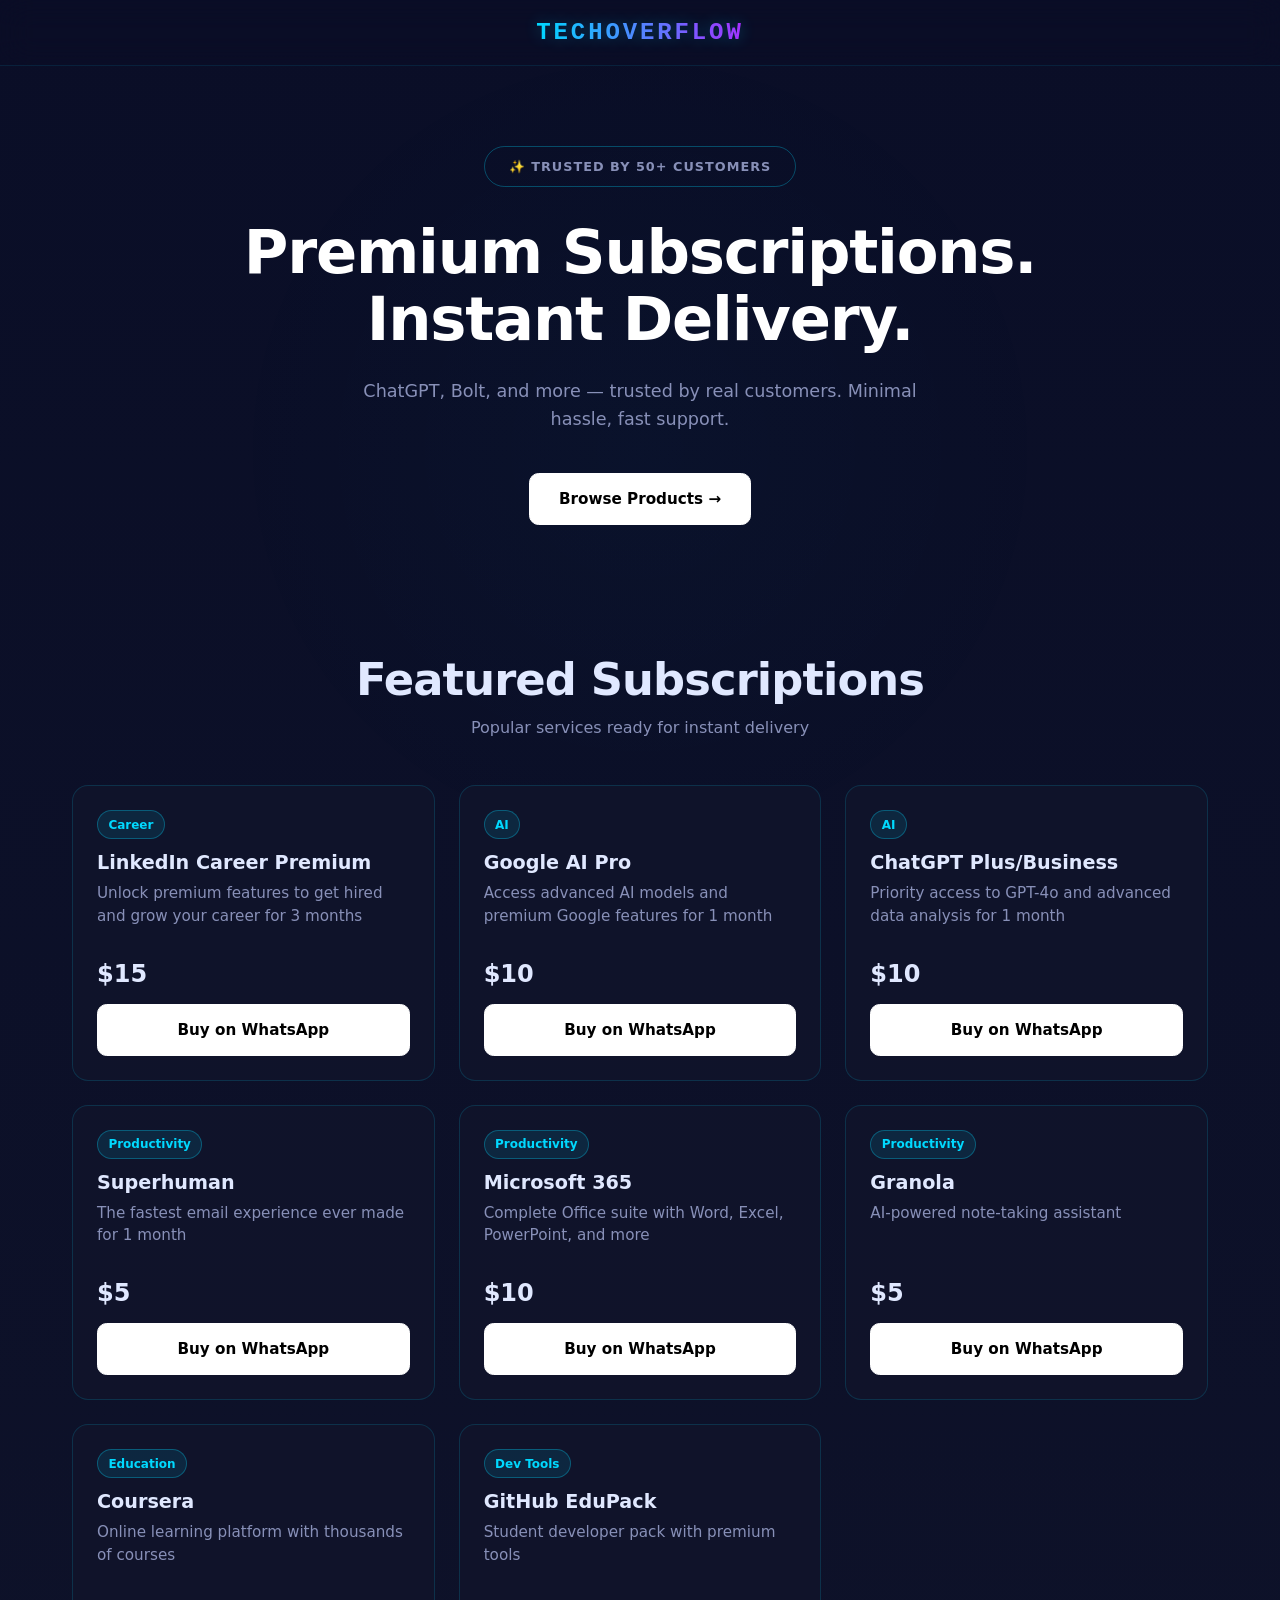
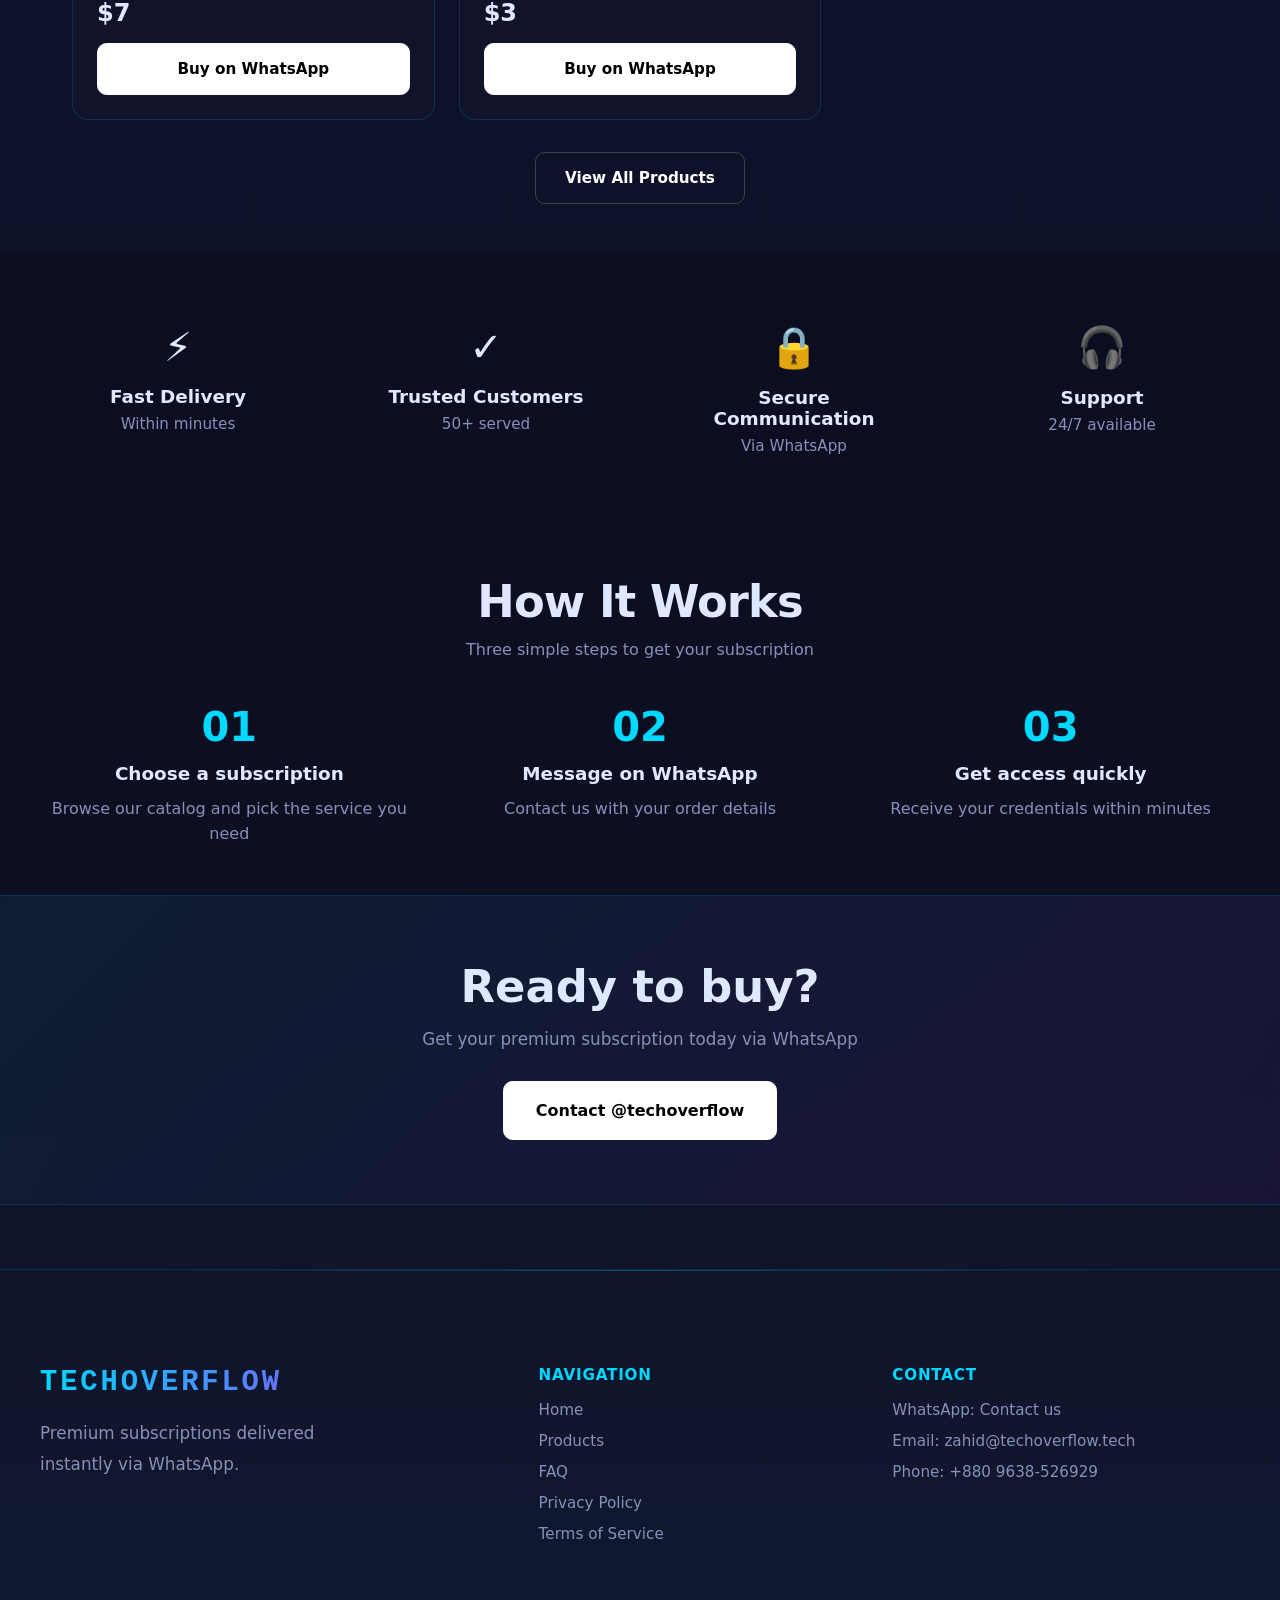
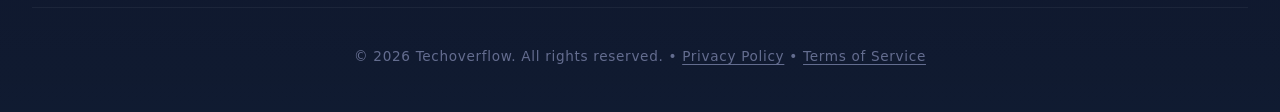
==== index.html @ b169585f "refactor: use clean extensionless routes across site navigation and canonical metadata - Update all " ====
<!DOCTYPE html>
<html lang="en">

<head>
    <meta charset="UTF-8">
    <meta name="viewport" content="width=device-width, initial-scale=1.0">
    <meta name="description" content="Techoverflow - premium subscriptions delivered instantly via WhatsApp.">
    <title>Techoverflow</title>
    <link rel="canonical" href="https://techoverflow.tech/">
    <meta property="og:title" content="Techoverflow">
    <meta property="og:description" content="Premium subscriptions delivered instantly via WhatsApp.">
    <meta property="og:type" content="website">
    <meta property="og:url" content="https://techoverflow.tech/">
    <meta property="og:image" content="https://techoverflow.tech/assets/images/og-cover.svg">
    <meta name="twitter:card" content="summary_large_image">
    <meta name="theme-color" content="#0a0e27">
    <link rel="icon" type="image/svg+xml" href="assets/icons/logo.svg">
    <link rel="icon" type="image/png" sizes="32x32" href="assets/icons/favicon-32x32.png">
    <link rel="icon" type="image/png" sizes="16x16" href="assets/icons/favicon-16x16.png">
    <link rel="apple-touch-icon" href="assets/icons/apple-touch-icon.png">
    <link rel="manifest" href="assets/icons/site.webmanifest">
    <link rel="stylesheet" href="style.css">
</head>

<body>
    <header class="site-header">
        <div class="brand">
            <strong>Techoverflow</strong>
        </div>
        <nav class="site-nav" aria-label="Primary">
            <a href="/">Home</a>
            <a href="/products">Products</a>
            <a href="/contact">FAQ</a>
            <a href="/contact">Contact</a>
        </nav>
        <a href="https://wa.me/8801707370774?text=Hi!%20I%27m%20interested%20in%20Techoverflow%20products"
            target="_blank" rel="noopener noreferrer" class="btn-header">Buy on WhatsApp</a>
    </header>

    <main>
        <!-- Hero Section -->
        <section class="hero-section">
            <div class="hero-content">
                <div class="hero-badge">
                    <span>✨ TRUSTED BY 50+ CUSTOMERS</span>
                </div>
                <h1>Premium Subscriptions.<br>Instant Delivery.</h1>
                <p class="hero-subtitle">ChatGPT, Bolt, and more — trusted by real customers. Minimal hassle, fast
                    support.</p>
                <div class="hero-cta">
                    <a href="/products" class="btn btn-primary">Browse Products →</a>

                </div>
            </div>
        </section>

        <!-- Featured Subscriptions -->
        <section class="featured-section">
            <div class="section-header">
                <h2>Featured Subscriptions</h2>
                <p>Popular services ready for instant delivery</p>
            </div>
            <div class="product-grid featured-grid">
                <article class="product-card">
                    <div class="product-category">Career</div>
                    <h3>LinkedIn Career Premium</h3>
                    <p>Unlock premium features to get hired and grow your career for 3 months</p>
                    <div class="product-price">$15</div>
                    <a href="https://wa.me/8801707370774?text=Hi!%20I%27m%20interested%20in%20LinkedIn%20Career%20Premium"
                        target="_blank" rel="noopener noreferrer" class="btn btn-buy">Buy on WhatsApp</a>
                </article>

                <article class="product-card">
                    <div class="product-category">AI</div>
                    <h3>Google AI Pro</h3>
                    <p>Access advanced AI models and premium Google features for 1 month</p>
                    <div class="product-price">$10</div>
                    <a href="https://wa.me/8801707370774?text=Hi!%20I%27m%20interested%20in%20Google%20AI%20Pro"
                        target="_blank" rel="noopener noreferrer" class="btn btn-buy">Buy on WhatsApp</a>
                </article>

                <article class="product-card">
                    <div class="product-category">AI</div>
                    <h3>ChatGPT Plus/Business</h3>
                    <p>Priority access to GPT-4o and advanced data analysis for 1 month</p>
                    <div class="product-price">$10</div>
                    <a href="https://wa.me/8801707370774?text=Hi!%20I%27m%20interested%20in%20ChatGPT%20Plus/Business"
                        target="_blank" rel="noopener noreferrer" class="btn btn-buy">Buy on WhatsApp</a>
                </article>

                <article class="product-card">
                    <div class="product-category">Productivity</div>
                    <h3>Superhuman</h3>
                    <p>The fastest email experience ever made for 1 month</p>
                    <div class="product-price">$5</div>
                    <a href="https://wa.me/8801707370774?text=Hi!%20I%27m%20interested%20in%20Superhuman"
                        target="_blank" rel="noopener noreferrer" class="btn btn-buy">Buy on WhatsApp</a>
                </article>

                <article class="product-card">
                    <div class="product-category">Productivity</div>
                    <h3>Microsoft 365</h3>
                    <p>Complete Office suite with Word, Excel, PowerPoint, and more</p>
                    <div class="product-price">$10</div>
                    <a href="https://wa.me/8801707370774?text=Hi!%20I%27m%20interested%20in%20Microsoft%20365"
                        target="_blank" rel="noopener noreferrer" class="btn btn-buy">Buy on WhatsApp</a>
                </article>

                <article class="product-card">
                    <div class="product-category">Productivity</div>
                    <h3>Granola</h3>
                    <p>AI-powered note-taking assistant</p>
                    <div class="product-price">$5</div>
                    <a href="https://wa.me/8801707370774?text=Hi!%20I%27m%20interested%20in%20Granola" target="_blank"
                        rel="noopener noreferrer" class="btn btn-buy">Buy on WhatsApp</a>
                </article>

                <article class="product-card">
                    <div class="product-category">Education</div>
                    <h3>Coursera</h3>
                    <p>Online learning platform with thousands of courses</p>
                    <div class="product-price">$7</div>
                    <a href="https://wa.me/8801707370774?text=Hi!%20I%27m%20interested%20in%20Coursera" target="_blank"
                        rel="noopener noreferrer" class="btn btn-buy">Buy on WhatsApp</a>
                </article>

                <article class="product-card">
                    <div class="product-category">Dev Tools</div>
                    <h3>GitHub EduPack</h3>
                    <p>Student developer pack with premium tools</p>
                    <div class="product-price">$3</div>
                    <a href="https://wa.me/8801707370774?text=Hi!%20I%27m%20interested%20in%20GitHub%20EduPack"
                        target="_blank" rel="noopener noreferrer" class="btn btn-buy">Buy on WhatsApp</a>
                </article>
            </div>
            <div class="view-all">
                <a href="/products" class="btn btn-secondary">View All Products</a>
            </div>
        </section>

        <!-- Features Section -->
        <section class="features-section">
            <div class="features-grid">
                <div class="feature-card">
                    <div class="feature-icon">⚡</div>
                    <h3>Fast Delivery</h3>
                    <p>Within minutes</p>
                </div>
                <div class="feature-card">
                    <div class="feature-icon">✓</div>
                    <h3>Trusted Customers</h3>
                    <p>50+ served</p>
                </div>
                <div class="feature-card">
                    <div class="feature-icon">🔒</div>
                    <h3>Secure Communication</h3>
                    <p>Via WhatsApp</p>
                </div>
                <div class="feature-card">
                    <div class="feature-icon">🎧</div>
                    <h3>Support</h3>
                    <p>24/7 available</p>
                </div>
            </div>
        </section>

        <!-- How It Works -->
        <section class="how-it-works">
            <div class="section-header">
                <h2>How It Works</h2>
                <p>Three simple steps to get your subscription</p>
            </div>
            <div class="steps-grid">
                <div class="step">
                    <div class="step-number">01</div>
                    <h3>Choose a subscription</h3>
                    <p>Browse our catalog and pick the service you need</p>
                </div>
                <div class="step">
                    <div class="step-number">02</div>
                    <h3>Message on WhatsApp</h3>
                    <p>Contact us with your order details</p>
                </div>
                <div class="step">
                    <div class="step-number">03</div>
                    <h3>Get access quickly</h3>
                    <p>Receive your credentials within minutes</p>
                </div>
            </div>
        </section>

        <!-- CTA Section -->
        <section class="cta-section">
            <div class="cta-content">
                <h2>Ready to buy?</h2>
                <p>Get your premium subscription today via WhatsApp</p>
                <a href="https://wa.me/8801707370774?text=Hi!%20I%27m%20interested%20in%20Techoverflow%20products"
                    target="_blank" rel="noopener noreferrer" class="btn btn-primary btn-large">Contact
                    @techoverflow</a>
            </div>
        </section>
    </main>

    <footer class="site-footer">
        <div class="footer-content">
            <div class="footer-section">
                <div class="footer-brand">
                    <strong>Techoverflow</strong>
                    <p>Premium subscriptions delivered instantly via WhatsApp.</p>
                </div>
            </div>

            <div class="footer-section">
                <h4>Navigation</h4>
                <ul>
                    <li><a href="/">Home</a></li>
                    <li><a href="/products">Products</a></li>
                    <li><a href="/contact">FAQ</a></li>
                    <li><a href="/privacy">Privacy Policy</a></li>
                    <li><a href="/terms">Terms of Service</a></li>
                </ul>
            </div>

            <div class="footer-section">
                <h4>Contact</h4>
                <ul>
                    <li><a href="https://wa.me/8801707370774" target="_blank" rel="noopener noreferrer">WhatsApp:
                            Contact us</a></li>
                    <li><a href="mailto:zahid@techoverflow.tech">Email: zahid@techoverflow.tech</a></li>
                    <li><a href="tel:+8809638526929">Phone: +880 9638-526929</a></li>
                </ul>
            </div>
        </div>

        <div class="footer-bottom">
            <p>&copy; 2026 Techoverflow. All rights reserved. &bull; <a href="/privacy">Privacy Policy</a> &bull; <a href="/terms">Terms of Service</a></p>
        </div>
    </footer>

    <nav class="mobile-nav" aria-label="Mobile quick actions">
        <a class="mobile-nav__item" href="/">Home</a>
        <a class="mobile-nav__item" href="/products">Products</a>
        <a class="mobile-nav__item mobile-nav__item--accent" href="https://wa.me/8801707370774" target="_blank"
            rel="noopener noreferrer">WhatsApp</a>
    </nav>

    <script src="script.js" defer></script>
</body>

</html>
---- style.css ----
:root {
    color-scheme: dark;
    --bg: #0a0e27;
    --surface: #11152b;
    --surface-soft: #0f1426;
    --text: #e0e8ff;
    --muted: #8890b8;
    --border: #1e2749;
    --accent: #00d9ff;
    --accent-alt: #b324ff;
    --accent-soft: #1a3a4a;
    --glow: 0 0 20px rgba(0, 217, 255, 0.3);
    --glow-alt: 0 0 20px rgba(179, 36, 255, 0.2);
    --shadow: 0 20px 60px rgba(0, 0, 0, 0.4);
}

/* Reset and Base */
* {
    box-sizing: border-box;
}

html {
    scroll-behavior: smooth;
    scroll-padding-bottom: 5.5rem;
}

body {
    margin: 0;
    font-family: system-ui, -apple-system, BlinkMacSystemFont, 'Segoe UI', sans-serif;
    background: linear-gradient(180deg, #0a0e27 0%, #11152b 100%);
    color: var(--text);
    position: relative;
}

body::before {
    content: '';
    position: fixed;
    top: 0;
    left: 0;
    width: 100%;
    height: 100%;
    background: radial-gradient(circle at 50% 50%, rgba(0, 217, 255, 0.02) 0%, transparent 55%);
    pointer-events: none;
    z-index: -1;
}

a {
    color: inherit;
    text-decoration: none;
}

/* Header */

.site-header {
    display: flex;
    align-items: center;
    justify-content: center;
    gap: 4rem;
    padding: 1.2rem 2rem;
    position: sticky;
    top: 0;
    z-index: 100;
    background: rgba(10, 14, 39, 0.4);
    backdrop-filter: blur(16px);
    -webkit-backdrop-filter: blur(16px);
    border-bottom: 1px solid rgba(0, 217, 255, 0.1);
}

.brand {
    display: flex;
    align-items: center;
    gap: 0.9rem;
}

.brand strong {
    display: block;
    font-size: 1.5rem;
    letter-spacing: 0.12em;
    font-weight: 800;
    text-transform: uppercase;
    background: linear-gradient(to right, var(--accent), var(--accent-alt));
    -webkit-background-clip: text;
    -webkit-text-fill-color: transparent;
    font-family: 'Courier New', Courier, monospace;
    text-shadow: 0 0 15px rgba(0, 217, 255, 0.3);
}

.site-nav {
    display: none;
}

.site-nav a:hover {
    color: var(--accent);
    transition: color 0.2s ease;
}

.btn-header {
    display: none;
}

.btn-header:hover {
    background: var(--accent);
    color: #000;
    box-shadow: 0 0 20px rgba(0, 217, 255, 0.4);
    transform: translateY(-1px);
}

/* Buttons */
.btn {
    display: inline-flex;
    align-items: center;
    justify-content: center;
    border-radius: 0.6rem;
    padding: 1rem 1.8rem;
    font-weight: 700;
    border: 1px solid transparent;
    cursor: pointer;
    text-align: center;
    transition: all 0.3s ease;
    font-size: 0.95rem;
}

.btn-primary {
    background: #fff;
    color: #000;
    border-color: #fff;
}

.btn-primary:hover {
    transform: translateY(-2px);
    opacity: 0.95;
}

.btn-secondary {
    background: transparent;
    color: #fff;
    border: 1px solid rgba(255, 255, 255, 0.2);
}

.btn-secondary:hover {
    background: rgba(255, 255, 255, 0.08);
    border-color: rgba(255, 255, 255, 0.4);
    transform: translateY(-2px);
}

.btn-buy {
    background: #fff;
    color: #000;
    border-color: #fff;
    width: 100%;
}

.btn-buy:hover {
    transform: translateY(-2px);
}

.btn-large {
    padding: 1.2rem 2rem;
    font-size: 1rem;
}

/* Hero Section */
.hero-section {
    padding: 5rem 2rem;
    max-width: 1200px;
    margin: 0 auto;
    text-align: center;
}

.hero-badge {
    display: inline-flex;
    align-items: center;
    gap: 0.5rem;
    margin-bottom: 2rem;
    padding: 0.75rem 1.5rem;
    background: transparent;
    border: 1px solid rgba(0, 217, 255, 0.3);
    border-radius: 999px;
    font-size: 0.8rem;
    font-weight: 700;
    letter-spacing: 0.08em;
    color: var(--muted);
}

.hero-badge span {
    display: block;
}

.hero-content h1 {
    margin: 0 0 1.5rem;
    font-size: clamp(2.5rem, 6vw, 3.8rem);
    line-height: 1.1;
    letter-spacing: -0.02em;
    font-weight: 900;
    color: #fff;
}

.hero-subtitle {
    margin: 0 0 2.5rem;
    font-size: 1.1rem;
    color: var(--muted);
    max-width: 600px;
    margin-left: auto;
    margin-right: auto;
    line-height: 1.6;
}

.hero-cta {
    display: flex;
    gap: 1.2rem;
    justify-content: center;
    flex-wrap: wrap;
    margin: 0;
}

/* Features Section */
.features-section {
    padding: 3rem 2rem;
    background: rgba(0, 0, 0, 0.2);
}

.features-grid {
    display: grid;
    grid-template-columns: repeat(auto-fit, minmax(200px, 1fr));
    gap: 2rem;
    max-width: 1200px;
    margin: 0 auto;
}

.feature-card {
    text-align: center;
    padding: 1.5rem;
}

.feature-icon {
    font-size: 2.5rem;
    margin-bottom: 1rem;
}

.feature-card h3 {
    margin: 0 0 0.5rem;
    font-size: 1.15rem;
}

.feature-card p {
    margin: 0;
    color: var(--muted);
    font-size: 0.95rem;
}

/* Section Header */
.section-header {
    text-align: center;
    margin-bottom: 3rem;
}

.section-header h2 {
    margin: 0 0 0.75rem;
    font-size: clamp(2rem, 5vw, 2.8rem);
    letter-spacing: -0.02em;
}

.section-header p {
    margin: 0;
    color: var(--muted);
    font-size: 1rem;
    max-width: 500px;
    margin-left: auto;
    margin-right: auto;
}

/* Featured Section */
.featured-section {
    padding: 3rem 2rem;
    max-width: 1200px;
    margin: 0 auto;
}

.featured-grid {
    display: grid;
    grid-template-columns: repeat(auto-fill, minmax(280px, 1fr));
    gap: 1.5rem;
    margin-bottom: 2rem;
}

.product-grid {
    display: grid;
    grid-template-columns: repeat(auto-fill, minmax(280px, 1fr));
    gap: 1.5rem;
}

.product-card {
    background: rgba(17, 21, 43, 0.84);
    border: 1px solid rgba(0, 217, 255, 0.15);
    border-radius: 1rem;
    padding: 1.5rem;
    display: flex;
    flex-direction: column;
    transition: all 0.3s ease;
}

.product-card:hover {
    border-color: rgba(0, 217, 255, 0.4);
    box-shadow: 0 12px 28px rgba(0, 0, 0, 0.2);
    transform: translateY(-4px);
}

.product-category {
    display: inline-block;
    font-size: 0.75rem;
    font-weight: 700;
    color: var(--accent);
    margin-bottom: 0.75rem;
    padding: 0.4rem 0.65rem;
    background: rgba(0, 217, 255, 0.1);
    border: 1px solid rgba(0, 217, 255, 0.3);
    border-radius: 999px;
    width: fit-content;
}

.product-card h3 {
    margin: 0 0 0.5rem;
    font-size: 1.2rem;
    line-height: 1.2;
}

.product-card p {
    margin: 0 0 1rem;
    color: var(--muted);
    font-size: 0.95rem;
    line-height: 1.5;
    flex: 1;
}

.product-price {
    font-size: 1.5rem;
    font-weight: 700;
    margin: 1rem 0;
}

.view-all {
    text-align: center;
}

/* How It Works */
.how-it-works {
    padding: 3rem 2rem;
    background: rgba(0, 0, 0, 0.2);
}

.how-it-works .section-header {
    max-width: 1200px;
    margin: 0 auto 3rem;
}

.steps-grid {
    display: grid;
    grid-template-columns: repeat(auto-fit, minmax(250px, 1fr));
    gap: 2rem;
    max-width: 1200px;
    margin: 0 auto;
}

.step {
    text-align: center;
}

.step-number {
    display: block;
    font-size: 2.5rem;
    font-weight: 700;
    color: var(--accent);
    margin-bottom: 1rem;
    line-height: 1;
}

.step h3 {
    margin: 0 0 0.75rem;
    font-size: 1.15rem;
}

.step p {
    margin: 0;
    color: var(--muted);
    line-height: 1.6;
}

/* Testimonials */
.testimonials-section {
    padding: 3rem 2rem;
    max-width: 1200px;
    margin: 0 auto;
}

.testimonials-section .section-header {
    margin-bottom: 3rem;
}

.testimonials-grid {
    display: grid;
    grid-template-columns: repeat(auto-fit, minmax(280px, 1fr));
    gap: 2rem;
}

.testimonial-card {
    background: rgba(17, 21, 43, 0.84);
    border: 1px solid rgba(0, 217, 255, 0.15);
    border-radius: 1rem;
    padding: 1.5rem;
    display: flex;
    flex-direction: column;
}

.testimonial-text {
    margin: 0 0 1.5rem;
    color: var(--text);
    line-height: 1.6;
    flex: 1;
    font-style: italic;
}

.testimonial-author {
    display: flex;
    flex-direction: column;
    gap: 0.25rem;
}

.testimonial-author strong {
    font-size: 0.95rem;
    color: var(--accent);
}

.testimonial-author span {
    font-size: 0.85rem;
    color: var(--muted);
}

/* CTA Section */
.cta-section {
    padding: 4rem 2rem;
    background: linear-gradient(135deg, rgba(0, 217, 255, 0.05), rgba(179, 36, 255, 0.05));
    border-top: 1px solid rgba(0, 217, 255, 0.1);
    border-bottom: 1px solid rgba(0, 217, 255, 0.1);
}

.cta-content {
    text-align: center;
    max-width: 600px;
    margin: 0 auto;
}

.cta-content h2 {
    margin: 0 0 1rem;
    font-size: clamp(2rem, 5vw, 2.8rem);
}

.cta-content p {
    margin: 0 0 2rem;
    color: var(--muted);
    font-size: 1.05rem;
}

/* Main Layout */
main {
    min-height: calc(100vh - 200px);
}

/* Footer */
.site-footer {
    background: linear-gradient(to bottom, transparent, rgba(0, 217, 255, 0.03));
    border-top: 1px solid rgba(0, 217, 255, 0.1);
    padding: 6rem 2rem 3rem;
    margin-top: 4rem;
    position: relative;
    overflow: hidden;
}

.site-footer::before {
    content: '';
    position: absolute;
    top: 0;
    left: 50%;
    transform: translateX(-50%);
    width: 80%;
    height: 1px;
    background: linear-gradient(to right, transparent, var(--accent), transparent);
    opacity: 0.3;
}

.footer-content {
    display: grid;
    grid-template-columns: 1.5fr 1fr 1.2fr;
    gap: 4rem;
    max-width: 1200px;
    margin: 0 auto 4rem;
}

.footer-section h4 {
    margin: 0 0 1rem;
    font-size: 0.95rem;
    letter-spacing: 0.05em;
    text-transform: uppercase;
    color: var(--accent);
}

.footer-section ul {
    list-style: none;
    margin: 0;
    padding: 0;
    display: flex;
    flex-direction: column;
    gap: 0.75rem;
}

.footer-section a {
    color: var(--muted);
    text-decoration: none;
    transition: color 0.2s ease;
    font-size: 0.95rem;
}

.footer-section a:hover {
    color: var(--accent);
}

.footer-brand strong {
    display: block;
    font-size: 1.8rem;
    margin-bottom: 1.2rem;
    letter-spacing: 0.1em;
    font-weight: 800;
    text-transform: uppercase;
    background: linear-gradient(to right, var(--accent), var(--accent-alt));
    -webkit-background-clip: text;
    -webkit-text-fill-color: transparent;
    font-family: 'Courier New', Courier, monospace;
}

.footer-brand p {
    margin: 0;
    color: var(--muted);
    line-height: 1.8;
    font-size: 1.05rem;
    max-width: 320px;
}

.footer-bottom {
    text-align: center;
    padding-top: 2.5rem;
    border-top: 1px solid rgba(255, 255, 255, 0.05);
    color: var(--muted);
    font-size: 0.85rem;
    letter-spacing: 0.05em;
}

.footer-bottom p {
    margin: 0;
    opacity: 0.7;
}

.footer-bottom a {
    color: var(--muted);
    text-decoration: underline;
    text-underline-offset: 3px;
    transition: color 0.2s ease;
}

.footer-bottom a:hover {
    color: var(--accent);
}

/* Mobile Navigation - Hidden on desktop */
.mobile-nav {
    display: none !important;
}

@media (max-width: 768px) {
    .site-header {
        flex-direction: column;
        align-items: center;
        justify-content: center;
        padding: 1rem;
        gap: 0.8rem;
    }

    .brand {
        order: 1;
    }

    .brand strong {
        font-size: 1rem;
    }

    .site-nav {
        display: none !important;
    }

    .btn-header {
        display: none !important;
    }

    .product-grid {
        grid-template-columns: 1fr;
    }

    .featured-grid {
        grid-template-columns: 1fr;
    }

    .hero-section {
        padding: 3rem 1.5rem;
    }

    .hero-content h1 {
        font-size: clamp(1.9rem, 8vw, 2.4rem);
    }

    .features-grid {
        grid-template-columns: repeat(2, minmax(0, 1fr));
        gap: 1.5rem;
        padding: 0 1rem;
    }

    .feature-card {
        padding: 1rem;
    }

    .steps-grid {
        grid-template-columns: 1fr;
        gap: 1.5rem;
    }

    .testimonials-grid {
        grid-template-columns: 1fr;
    }

    .mobile-nav {
        position: fixed;
        left: 0.5rem;
        right: 0.5rem;
        bottom: 0.5rem;
        z-index: 20;
        display: grid;
        grid-template-columns: repeat(3, minmax(0, 1fr));
        gap: 0.5rem;
        padding: 0.5rem;
        border-radius: 1rem;
        background: rgba(10, 14, 39, 0.96);
        border: 1px solid rgba(0, 217, 255, 0.12);
        box-shadow: 0 8px 24px rgba(0, 0, 0, 0.22);
    }

    .mobile-nav__item {
        display: inline-flex;
        align-items: center;
        justify-content: center;
        min-height: 3rem;
        padding: 0.75rem 0.5rem;
        border-radius: 0.85rem;
        background: rgba(17, 21, 43, 0.92);
        color: var(--text);
        font-weight: 700;
        font-size: 0.92rem;
        border: 1px solid rgba(255, 255, 255, 0.06);
        text-decoration: none;
        transition: all 0.2s ease;
    }

    .mobile-nav__item--accent {
        background: #fff;
        color: #000;
        border-color: rgba(0, 217, 255, 0.3);
        font-weight: 700;
    }

    body {
        padding-bottom: 5.5rem;
    }

    body::before {
        display: none;
    }
}

@media (max-width: 480px) {
    .site-header {
        padding: 0.75rem;
    }

    .brand-logo {
        width: 2.25rem;
        height: 2.25rem;
    }

    .brand p {
        font-size: 0.8rem;
    }

    .hero-section {
        padding: 2rem 1rem;
    }

    .hero-content h1 {
        font-size: 1.8rem;
        margin-bottom: 0.75rem;
    }

    .hero-subtitle {
        font-size: 1rem;
    }

    .features-grid {
        grid-template-columns: 1fr;
        gap: 1rem;
    }

    .feature-card {
        padding: 0.75rem;
    }

    .section-header h2 {
        font-size: 1.8rem;
    }

    .featured-grid {
        gap: 1rem;
    }

    .product-card {
        padding: 1rem;
    }

    .steps-grid {
        gap: 1rem;
    }

    .step-number {
        font-size: 2rem;
    }

    .testimonials-grid {
        gap: 1rem;
    }

    .testimonial-card {
        padding: 1rem;
    }

    .footer-content {
        grid-template-columns: 1fr;
        gap: 2.5rem;
    }

    .mobile-nav {
        left: 0.35rem;
        right: 0.35rem;
        bottom: 0.35rem;
        gap: 0.35rem;
        padding: 0.35rem;
    }
}

/* Accessibility */
.sr-only {
    position: absolute !important;
    width: 1px !important;
    height: 1px !important;
    padding: 0 !important;
    margin: -1px !important;
    overflow: hidden !important;
    clip: rect(0, 0, 0, 0) !important;
    white-space: nowrap !important;
    border: 0 !important;
}

/* Legal & Policy Pages */
.legal-section {
    padding: 3rem 1.5rem 5rem;
    max-width: 960px;
    margin: 0 auto;
}

.legal-header {
    text-align: center;
    margin-bottom: 2.5rem;
}

.legal-header h1 {
    font-size: clamp(2.2rem, 5vw, 3.2rem);
    margin: 0 0 1rem;
    color: #fff;
    letter-spacing: -0.02em;
    font-weight: 800;
}

.legal-header p {
    color: var(--muted);
    font-size: 1.05rem;
    max-width: 680px;
    margin: 0 auto 1.25rem;
    line-height: 1.6;
}

.legal-meta {
    display: inline-flex;
    align-items: center;
    gap: 0.5rem;
    padding: 0.4rem 1.1rem;
    background: rgba(0, 217, 255, 0.08);
    border: 1px solid rgba(0, 217, 255, 0.25);
    border-radius: 999px;
    font-size: 0.85rem;
    color: var(--accent);
    font-weight: 600;
}

.legal-toc {
    background: rgba(17, 21, 43, 0.84);
    border: 1px solid rgba(0, 217, 255, 0.15);
    border-radius: 1rem;
    padding: 1.5rem 2rem;
    margin-bottom: 2.5rem;
}

.legal-toc h2 {
    font-size: 1rem;
    margin: 0 0 1rem;
    color: var(--accent);
    letter-spacing: 0.08em;
    text-transform: uppercase;
    font-weight: 700;
}

.legal-toc ol {
    margin: 0;
    padding-left: 1.25rem;
    display: grid;
    grid-template-columns: repeat(auto-fit, minmax(260px, 1fr));
    gap: 0.6rem 1.5rem;
}

.legal-toc a {
    color: var(--text);
    text-decoration: none;
    font-size: 0.92rem;
    transition: color 0.2s ease;
}

.legal-toc a:hover {
    color: var(--accent);
    text-decoration: underline;
}

.legal-card {
    background: rgba(17, 21, 43, 0.84);
    border: 1px solid rgba(0, 217, 255, 0.15);
    border-radius: 1rem;
    padding: 2rem;
    margin-bottom: 1.75rem;
    line-height: 1.75;
    color: var(--text);
    transition: border-color 0.2s ease;
}

.legal-card:hover {
    border-color: rgba(0, 217, 255, 0.3);
}

.legal-card h2 {
    font-size: 1.45rem;
    color: #fff;
    margin-top: 0;
    margin-bottom: 1rem;
    padding-bottom: 0.6rem;
    border-bottom: 1px solid rgba(0, 217, 255, 0.12);
}

.legal-card h3 {
    font-size: 1.1rem;
    color: var(--accent);
    margin: 1.5rem 0 0.5rem;
    font-weight: 700;
}

.legal-card p {
    color: #cbd5f0;
    margin: 0 0 1rem;
    font-size: 0.98rem;
}

.legal-card ul,
.legal-card ol {
    margin: 0 0 1.25rem;
    padding-left: 1.5rem;
    color: #cbd5f0;
}

.legal-card li {
    margin-bottom: 0.45rem;
    font-size: 0.98rem;
}

.legal-card a {
    color: var(--accent);
    text-decoration: underline;
    text-underline-offset: 2px;
}

.legal-card a:hover {
    color: #fff;
}

.legal-callout {
    background: rgba(0, 217, 255, 0.06);
    border-left: 4px solid var(--accent);
    border-radius: 0 0.75rem 0.75rem 0;
    padding: 1.25rem 1.5rem;
    margin: 1.25rem 0;
}

.legal-callout p {
    margin: 0;
    color: #e0e8ff;
    font-size: 0.95rem;
    line-height: 1.6;
}

.legal-callout strong {
    color: var(--accent);
}

.legal-contact-grid {
    display: grid;
    grid-template-columns: repeat(auto-fit, minmax(220px, 1fr));
    gap: 1rem;
    margin-top: 1rem;
}

.legal-contact-item {
    background: rgba(10, 14, 39, 0.6);
    border: 1px solid rgba(0, 217, 255, 0.15);
    border-radius: 0.75rem;
    padding: 1rem 1.25rem;
}

.legal-contact-item strong {
    display: block;
    font-size: 0.85rem;
    color: var(--muted);
    text-transform: uppercase;
    letter-spacing: 0.05em;
    margin-bottom: 0.35rem;
}

.legal-contact-item span,
.legal-contact-item a {
    font-size: 0.98rem;
    color: #fff;
    word-break: break-all;
}

@media (max-width: 768px) {
    .legal-section {
        padding: 2rem 1rem 4rem;
    }

    .legal-card {
        padding: 1.25rem;
    }

    .legal-toc {
        padding: 1.25rem;
    }

    .legal-toc ol {
        grid-template-columns: 1fr;
    }
}
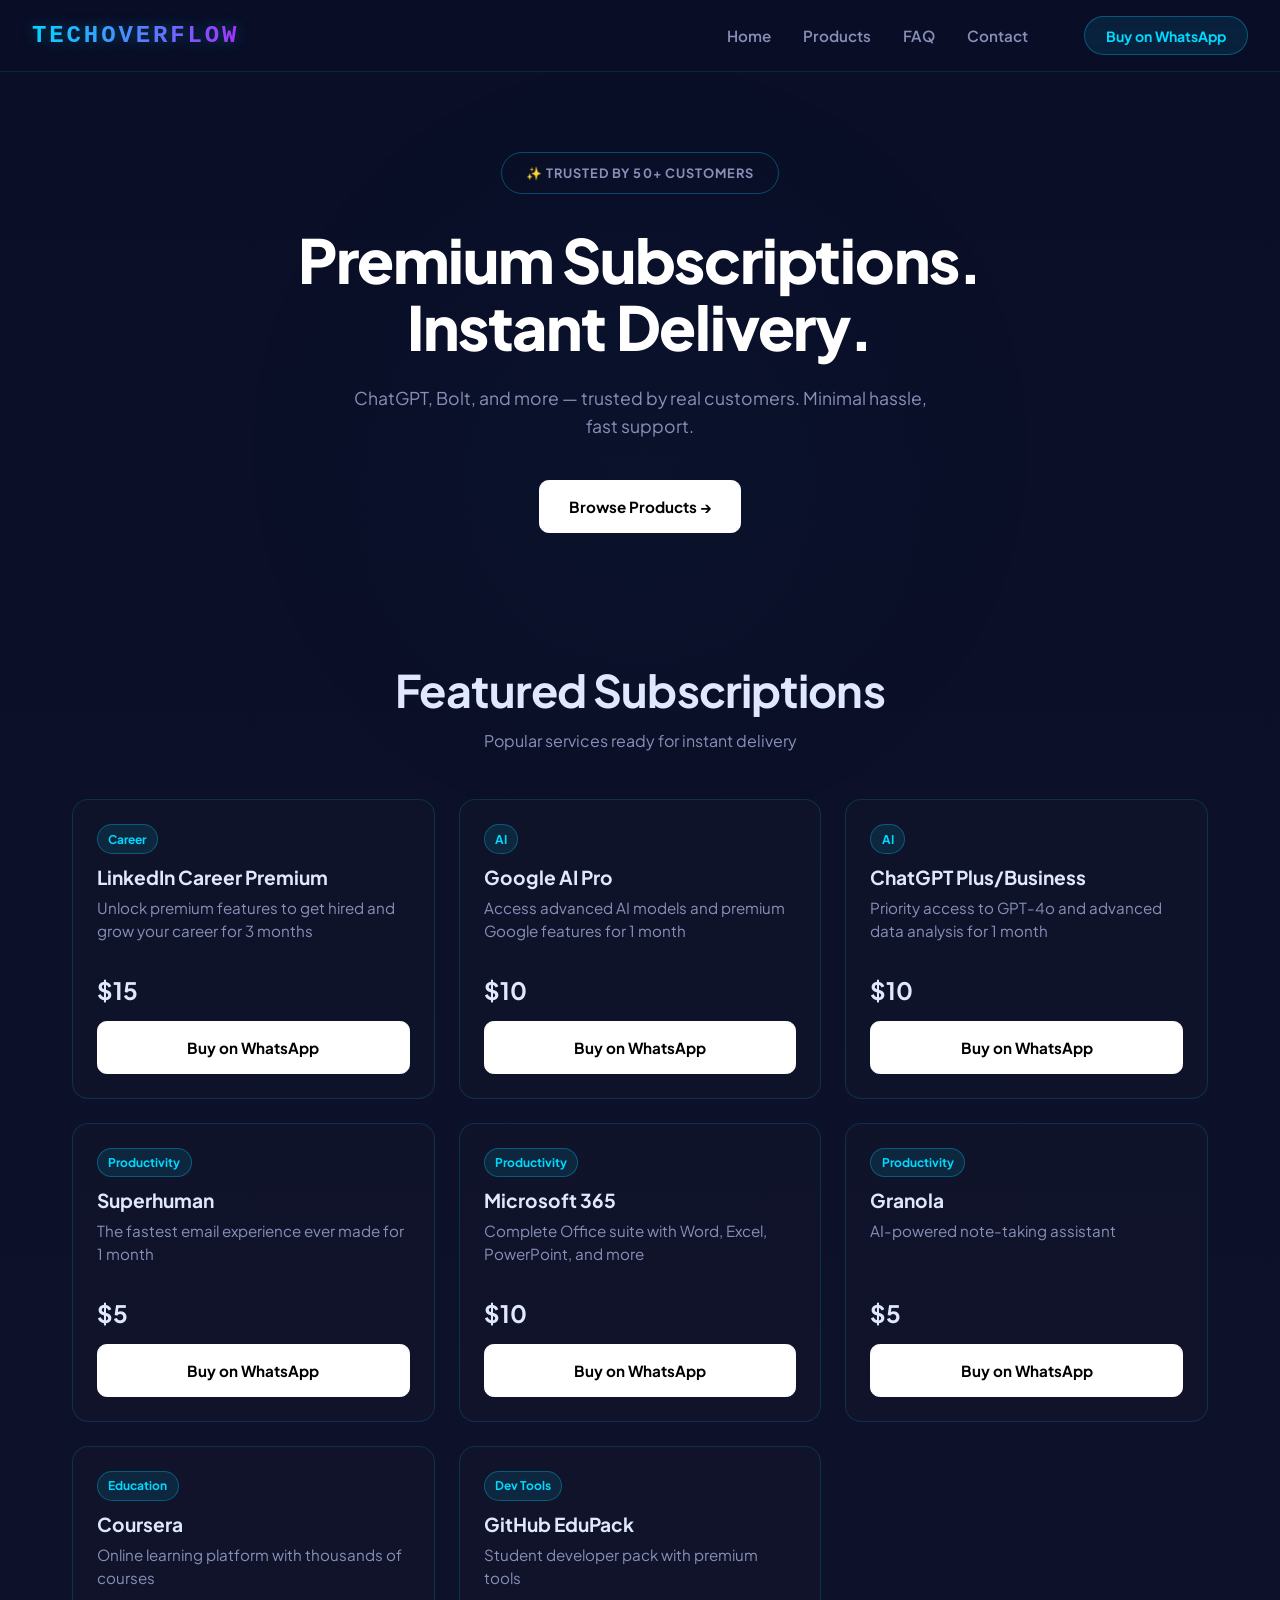
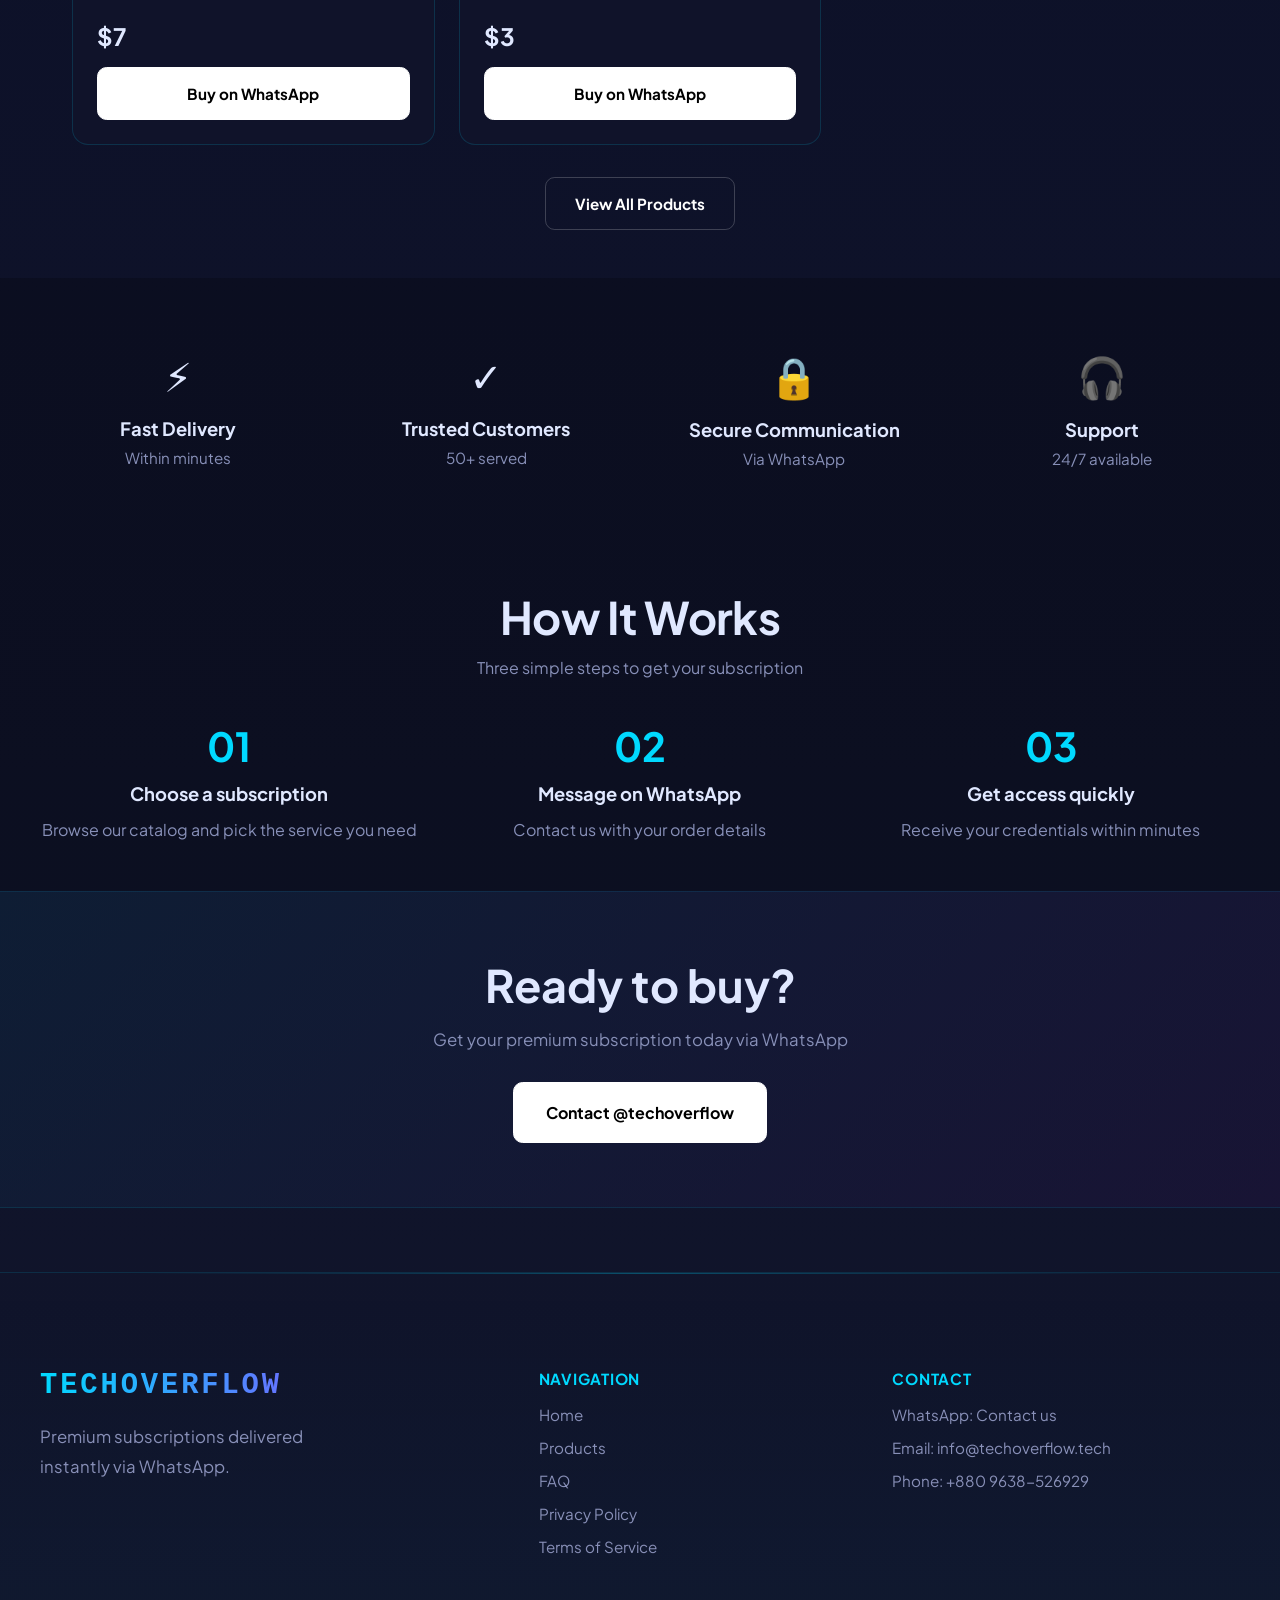
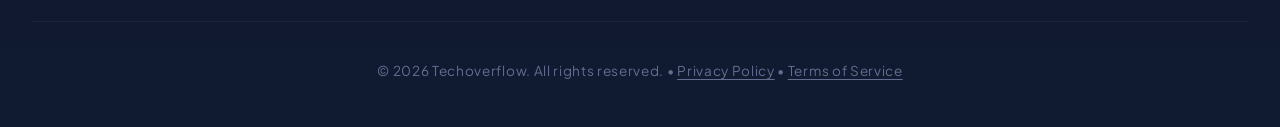
==== commit 35e8bb73: "feat: update official email to info@techoverflow.tech and elevate privacy policy aesthetics - Update" ====
--- a/index.html
+++ b/index.html
@@ -226,7 +226,7 @@
                 <ul>
                     <li><a href="https://wa.me/8801707370774" target="_blank" rel="noopener noreferrer">WhatsApp:
                             Contact us</a></li>
-                    <li><a href="mailto:zahid@techoverflow.tech">Email: zahid@techoverflow.tech</a></li>
+                    <li><a href="mailto:info@techoverflow.tech">Email: info@techoverflow.tech</a></li>
                     <li><a href="tel:+8809638526929">Phone: +880 9638-526929</a></li>
                 </ul>
             </div>
--- a/style.css
+++ b/style.css
@@ -1,3 +1,5 @@
+@import url('https://fonts.googleapis.com/css2?family=Plus+Jakarta+Sans:wght@400;500;600;700;800&family=JetBrains+Mono:wght@400;500;700&display=swap');
+
 :root {
     color-scheme: dark;
     --bg: #0a0e27;
@@ -26,7 +28,7 @@
 
 body {
     margin: 0;
-    font-family: system-ui, -apple-system, BlinkMacSystemFont, 'Segoe UI', sans-serif;
+    font-family: 'Plus Jakarta Sans', system-ui, -apple-system, BlinkMacSystemFont, 'Segoe UI', sans-serif;
     background: linear-gradient(180deg, #0a0e27 0%, #11152b 100%);
     color: var(--text);
     position: relative;
@@ -54,16 +56,16 @@
 .site-header {
     display: flex;
     align-items: center;
-    justify-content: center;
-    gap: 4rem;
-    padding: 1.2rem 2rem;
+    justify-content: space-between;
+    gap: 2rem;
+    padding: 1rem 2rem;
     position: sticky;
     top: 0;
     z-index: 100;
-    background: rgba(10, 14, 39, 0.4);
+    background: rgba(10, 14, 39, 0.75);
     backdrop-filter: blur(16px);
     -webkit-backdrop-filter: blur(16px);
-    border-bottom: 1px solid rgba(0, 217, 255, 0.1);
+    border-bottom: 1px solid rgba(0, 217, 255, 0.12);
 }
 
 .brand {
@@ -86,16 +88,38 @@
 }
 
 .site-nav {
-    display: none;
-}
-
-.site-nav a:hover {
-    color: var(--accent);
+    display: flex;
+    align-items: center;
+    gap: 2rem;
+    margin-left: auto;
+}
+
+.site-nav a {
+    color: var(--muted);
+    font-size: 0.95rem;
+    font-weight: 600;
     transition: color 0.2s ease;
 }
 
+.site-nav a:hover,
+.site-nav a.active {
+    color: var(--accent);
+}
+
 .btn-header {
-    display: none;
+    display: inline-flex;
+    align-items: center;
+    justify-content: center;
+    background: rgba(0, 217, 255, 0.1);
+    color: var(--accent);
+    border: 1px solid rgba(0, 217, 255, 0.3);
+    padding: 0.6rem 1.3rem;
+    border-radius: 999px;
+    font-weight: 700;
+    font-size: 0.88rem;
+    transition: all 0.25s ease;
+    text-decoration: none;
+    margin-left: 1.5rem;
 }
 
 .btn-header:hover {
@@ -959,6 +983,170 @@
     word-break: break-all;
 }
 
+/* Privacy Highlights Grid */
+.legal-badge {
+    display: inline-flex;
+    align-items: center;
+    gap: 0.5rem;
+    padding: 0.5rem 1.25rem;
+    border-radius: 999px;
+    background: rgba(0, 217, 255, 0.08);
+    border: 1px solid rgba(0, 217, 255, 0.3);
+    color: var(--accent);
+    font-size: 0.8rem;
+    font-weight: 700;
+    letter-spacing: 0.08em;
+    text-transform: uppercase;
+    margin-bottom: 1.5rem;
+}
+
+.badge-dot {
+    width: 0.55rem;
+    height: 0.55rem;
+    border-radius: 50%;
+    background: var(--accent);
+    box-shadow: 0 0 10px var(--accent);
+    display: inline-block;
+}
+
+.privacy-highlights {
+    display: grid;
+    grid-template-columns: repeat(auto-fit, minmax(210px, 1fr));
+    gap: 1.25rem;
+    margin: 2.5rem 0 3rem;
+}
+
+.highlight-card {
+    background: rgba(17, 21, 43, 0.7);
+    backdrop-filter: blur(12px);
+    border: 1px solid rgba(0, 217, 255, 0.18);
+    border-radius: 1rem;
+    padding: 1.5rem;
+    display: flex;
+    flex-direction: column;
+    gap: 0.5rem;
+    transition: all 0.3s ease;
+}
+
+.highlight-card:hover {
+    border-color: rgba(0, 217, 255, 0.45);
+    transform: translateY(-3px);
+    box-shadow: 0 12px 32px rgba(0, 217, 255, 0.12);
+}
+
+.highlight-icon {
+    font-size: 1.8rem;
+    margin-bottom: 0.25rem;
+}
+
+.highlight-card h3 {
+    margin: 0;
+    font-size: 1.05rem;
+    color: #fff;
+    font-weight: 700;
+}
+
+.highlight-card p {
+    margin: 0;
+    font-size: 0.88rem;
+    color: var(--muted);
+    line-height: 1.5;
+}
+
+/* Steps Flow */
+.steps-flow {
+    display: grid;
+    grid-template-columns: repeat(auto-fit, minmax(190px, 1fr));
+    gap: 1rem;
+    margin: 1.5rem 0;
+}
+
+.flow-step {
+    background: rgba(10, 14, 39, 0.7);
+    border: 1px solid rgba(0, 217, 255, 0.18);
+    border-radius: 0.85rem;
+    padding: 1.1rem;
+    display: flex;
+    align-items: flex-start;
+    gap: 0.85rem;
+}
+
+.flow-num {
+    display: flex;
+    align-items: center;
+    justify-content: center;
+    min-width: 2rem;
+    height: 2rem;
+    border-radius: 50%;
+    background: linear-gradient(135deg, var(--accent), var(--accent-alt));
+    color: #000;
+    font-weight: 800;
+    font-size: 0.9rem;
+    line-height: 1;
+}
+
+.flow-step strong {
+    display: block;
+    font-size: 0.92rem;
+    color: #fff;
+    margin-bottom: 0.2rem;
+}
+
+.flow-step p {
+    margin: 0;
+    font-size: 0.82rem;
+    color: var(--muted);
+    line-height: 1.4;
+}
+
+/* Section Tag Pill */
+.section-tag {
+    display: inline-flex;
+    align-items: center;
+    justify-content: center;
+    padding: 0.2rem 0.65rem;
+    border-radius: 999px;
+    background: rgba(0, 217, 255, 0.12);
+    border: 1px solid rgba(0, 217, 255, 0.3);
+    color: var(--accent);
+    font-size: 0.8rem;
+    font-weight: 700;
+    letter-spacing: 0.05em;
+    font-family: 'JetBrains Mono', monospace;
+    margin-right: 0.5rem;
+    vertical-align: middle;
+}
+
+/* Back to Top */
+.back-to-top {
+    position: fixed;
+    right: 1.5rem;
+    bottom: 5.5rem;
+    z-index: 90;
+    background: rgba(17, 21, 43, 0.9);
+    backdrop-filter: blur(12px);
+    border: 1px solid rgba(0, 217, 255, 0.3);
+    color: var(--text);
+    padding: 0.65rem 1rem;
+    border-radius: 999px;
+    font-size: 0.82rem;
+    font-weight: 700;
+    display: inline-flex;
+    align-items: center;
+    gap: 0.4rem;
+    cursor: pointer;
+    text-decoration: none;
+    transition: all 0.25s ease;
+    box-shadow: 0 8px 24px rgba(0, 0, 0, 0.4);
+}
+
+.back-to-top:hover {
+    background: var(--accent);
+    color: #000;
+    transform: translateY(-2px);
+    box-shadow: 0 0 20px rgba(0, 217, 255, 0.4);
+}
+
 @media (max-width: 768px) {
     .legal-section {
         padding: 2rem 1rem 4rem;
@@ -975,4 +1163,19 @@
     .legal-toc ol {
         grid-template-columns: 1fr;
     }
+
+    .privacy-highlights {
+        grid-template-columns: 1fr;
+    }
+
+    .steps-flow {
+        grid-template-columns: 1fr;
+    }
+
+    .back-to-top {
+        right: 1rem;
+        bottom: 5rem;
+        padding: 0.5rem 0.85rem;
+        font-size: 0.78rem;
+    }
 }
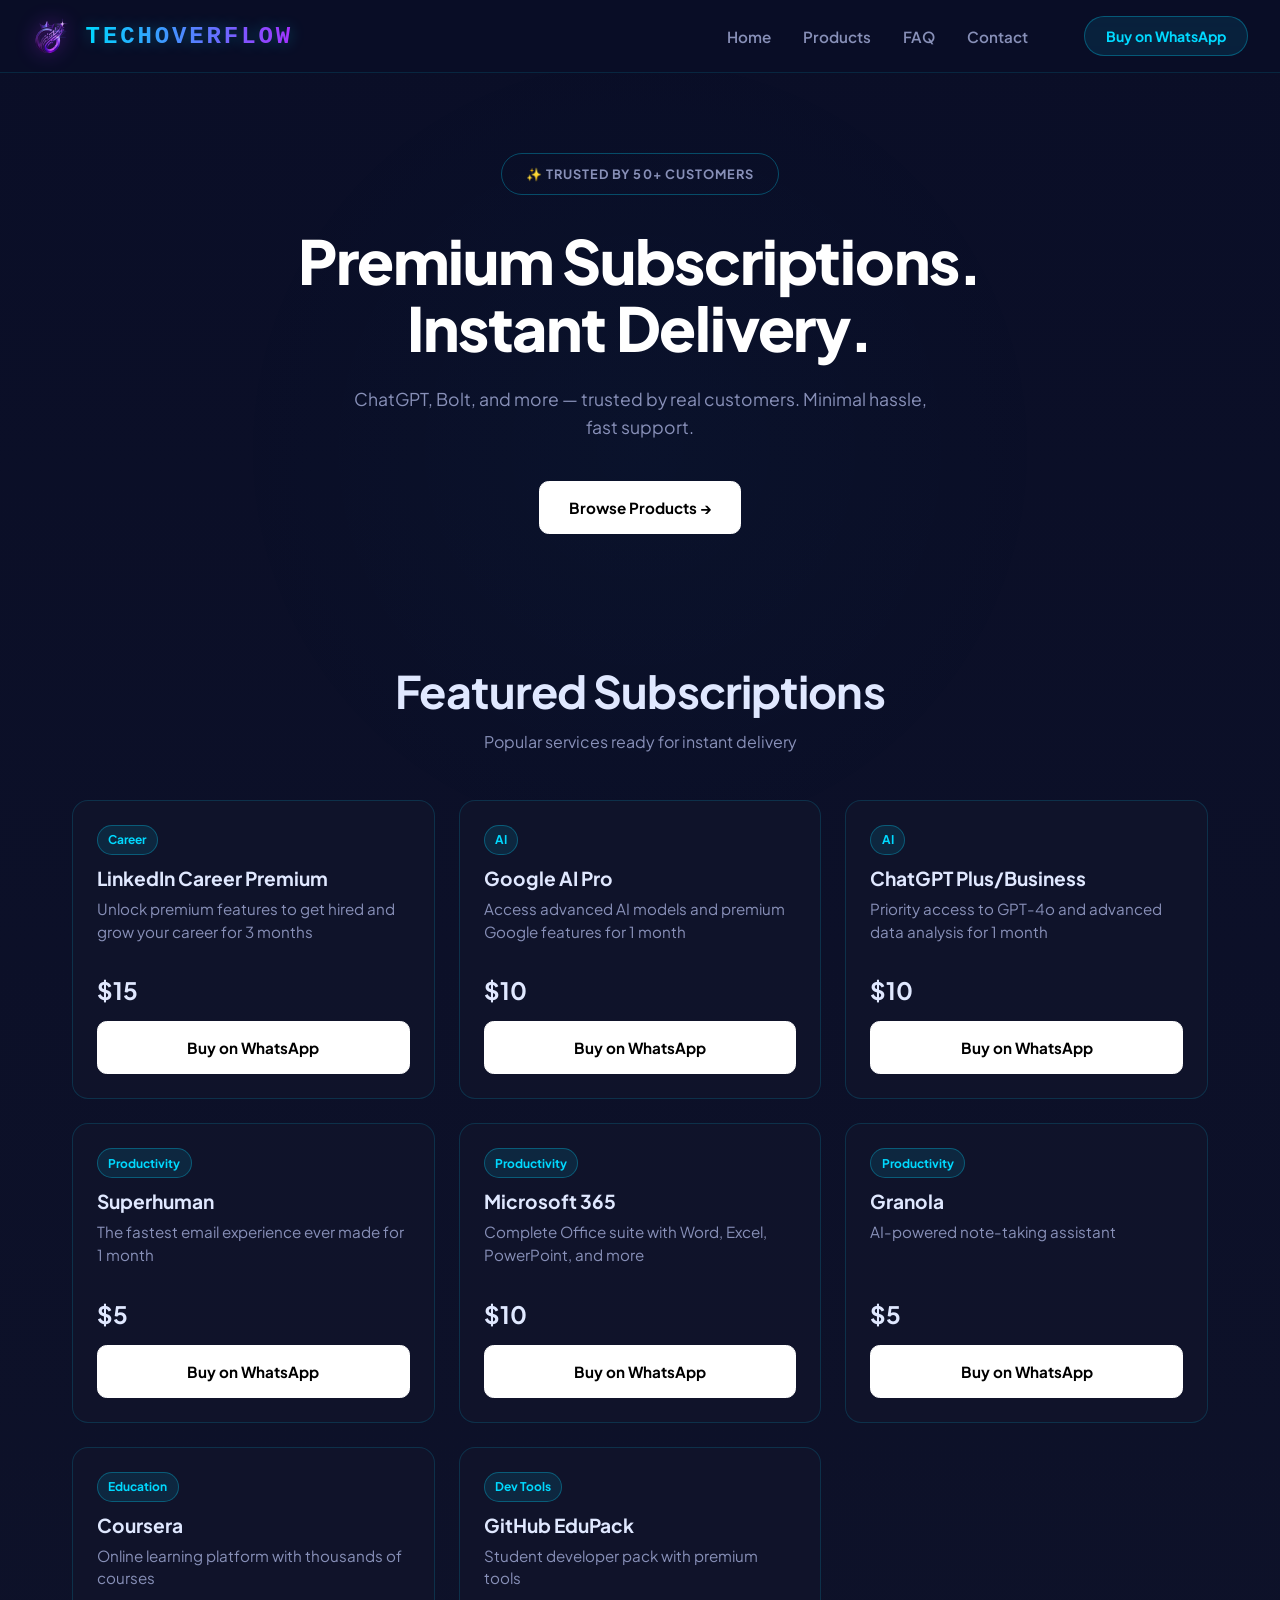
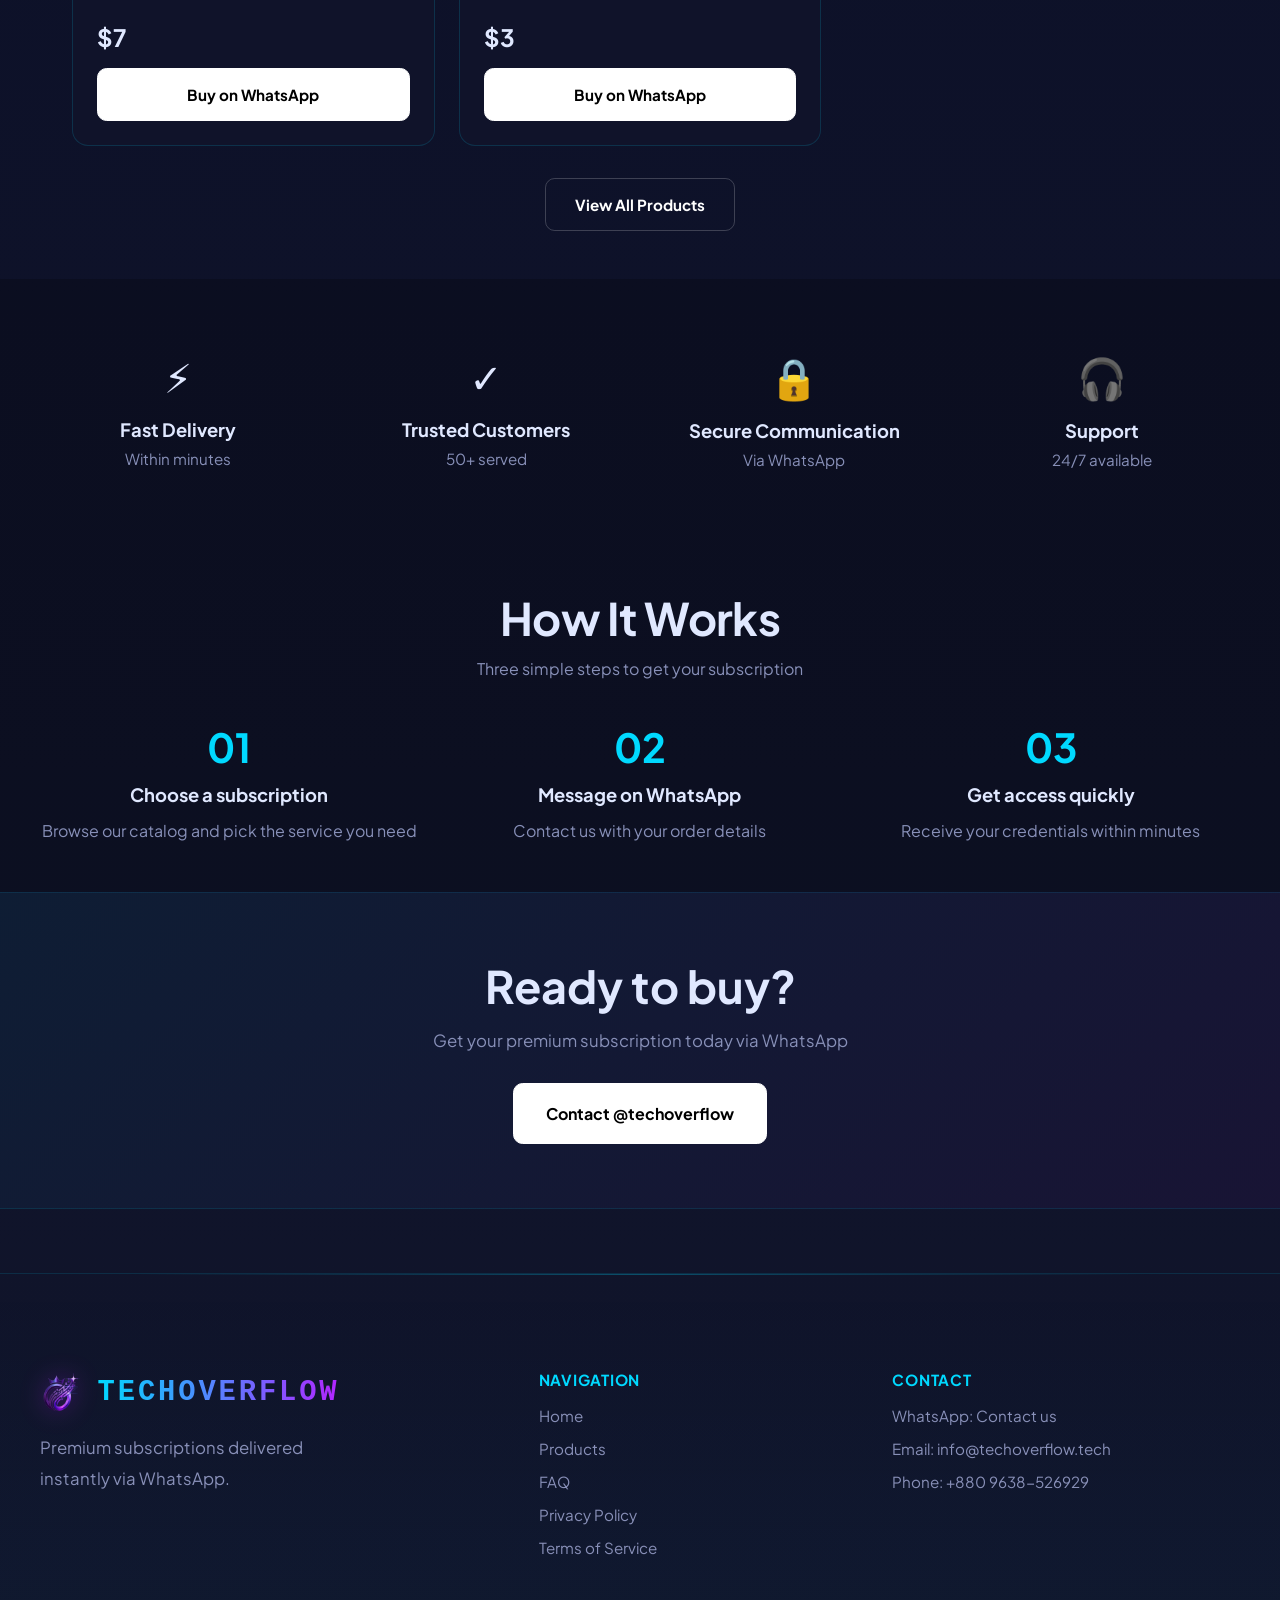
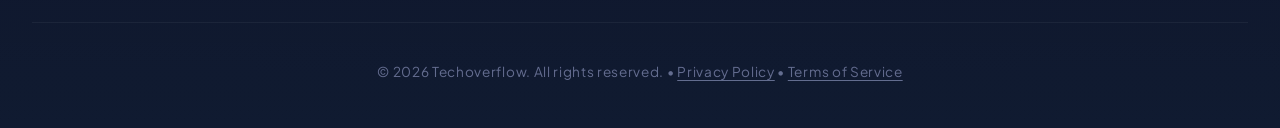
==== commit 990797fc: "feat(branding): integrate new logo into header, footer, and full favicon suite" ====
--- a/index.html
+++ b/index.html
@@ -14,19 +14,21 @@
     <meta property="og:image" content="https://techoverflow.tech/assets/images/og-cover.svg">
     <meta name="twitter:card" content="summary_large_image">
     <meta name="theme-color" content="#0a0e27">
-    <link rel="icon" type="image/svg+xml" href="assets/icons/logo.svg">
-    <link rel="icon" type="image/png" sizes="32x32" href="assets/icons/favicon-32x32.png">
-    <link rel="icon" type="image/png" sizes="16x16" href="assets/icons/favicon-16x16.png">
-    <link rel="apple-touch-icon" href="assets/icons/apple-touch-icon.png">
-    <link rel="manifest" href="assets/icons/site.webmanifest">
-    <link rel="stylesheet" href="style.css">
+    <link rel="icon" type="image/svg+xml" href="/assets/icons/logo.svg">
+    <link rel="icon" type="image/png" sizes="32x32" href="/assets/icons/favicon-32x32.png">
+    <link rel="icon" type="image/png" sizes="16x16" href="/assets/icons/favicon-16x16.png">
+    <link rel="shortcut icon" href="/favicon.ico">
+    <link rel="apple-touch-icon" sizes="180x180" href="/assets/icons/apple-touch-icon.png">
+    <link rel="manifest" href="/assets/icons/site.webmanifest">
+    <link rel="stylesheet" href="/style.css?v=2.2">
 </head>
 
 <body>
     <header class="site-header">
-        <div class="brand">
+        <a href="/" class="brand" aria-label="Techoverflow Home">
+            <img src="/logo.png" alt="Techoverflow Logo" class="brand-logo" width="40" height="40">
             <strong>Techoverflow</strong>
-        </div>
+        </a>
         <nav class="site-nav" aria-label="Primary">
             <a href="/">Home</a>
             <a href="/products">Products</a>
@@ -205,7 +207,10 @@
         <div class="footer-content">
             <div class="footer-section">
                 <div class="footer-brand">
-                    <strong>Techoverflow</strong>
+                    <a href="/" class="footer-brand-header" aria-label="Techoverflow Home">
+                        <img src="/logo.png" alt="Techoverflow Logo" class="footer-brand-logo" width="44" height="44">
+                        <strong>Techoverflow</strong>
+                    </a>
                     <p>Premium subscriptions delivered instantly via WhatsApp.</p>
                 </div>
             </div>
--- a/style.css
+++ b/style.css
@@ -71,7 +71,28 @@
 .brand {
     display: flex;
     align-items: center;
-    gap: 0.9rem;
+    gap: 0.85rem;
+    text-decoration: none;
+    transition: opacity 0.2s ease;
+}
+
+.brand:hover {
+    opacity: 0.95;
+}
+
+.brand-logo {
+    width: 2.5rem;
+    height: 2.5rem;
+    object-fit: contain;
+    display: block;
+    flex-shrink: 0;
+    filter: drop-shadow(0 0 10px rgba(179, 36, 255, 0.4));
+    transition: transform 0.25s cubic-bezier(0.34, 1.56, 0.64, 1), filter 0.25s ease;
+}
+
+.brand:hover .brand-logo {
+    transform: scale(1.08) rotate(2deg);
+    filter: drop-shadow(0 0 16px rgba(0, 217, 255, 0.6));
 }
 
 .brand strong {
@@ -547,10 +568,38 @@
     color: var(--accent);
 }
 
+.footer-brand-header {
+    display: inline-flex;
+    align-items: center;
+    gap: 0.85rem;
+    text-decoration: none;
+    margin-bottom: 1.2rem;
+    transition: opacity 0.2s ease;
+}
+
+.footer-brand-header:hover {
+    opacity: 0.95;
+}
+
+.footer-brand-logo {
+    width: 2.75rem;
+    height: 2.75rem;
+    object-fit: contain;
+    display: block;
+    flex-shrink: 0;
+    filter: drop-shadow(0 0 12px rgba(179, 36, 255, 0.35));
+    transition: transform 0.25s cubic-bezier(0.34, 1.56, 0.64, 1), filter 0.25s ease;
+}
+
+.footer-brand-header:hover .footer-brand-logo {
+    transform: scale(1.08) rotate(2deg);
+    filter: drop-shadow(0 0 16px rgba(0, 217, 255, 0.5));
+}
+
 .footer-brand strong {
     display: block;
     font-size: 1.8rem;
-    margin-bottom: 1.2rem;
+    margin-bottom: 0;
     letter-spacing: 0.1em;
     font-weight: 800;
     text-transform: uppercase;
@@ -609,10 +658,16 @@
 
     .brand {
         order: 1;
+        gap: 0.65rem;
     }
 
     .brand strong {
-        font-size: 1rem;
+        font-size: 1.25rem;
+    }
+
+    .brand-logo {
+        width: 2.15rem;
+        height: 2.15rem;
     }
 
     .site-nav {
@@ -712,8 +767,12 @@
     }
 
     .brand-logo {
-        width: 2.25rem;
-        height: 2.25rem;
+        width: 1.95rem;
+        height: 1.95rem;
+    }
+
+    .brand strong {
+        font-size: 1.1rem;
     }
 
     .brand p {
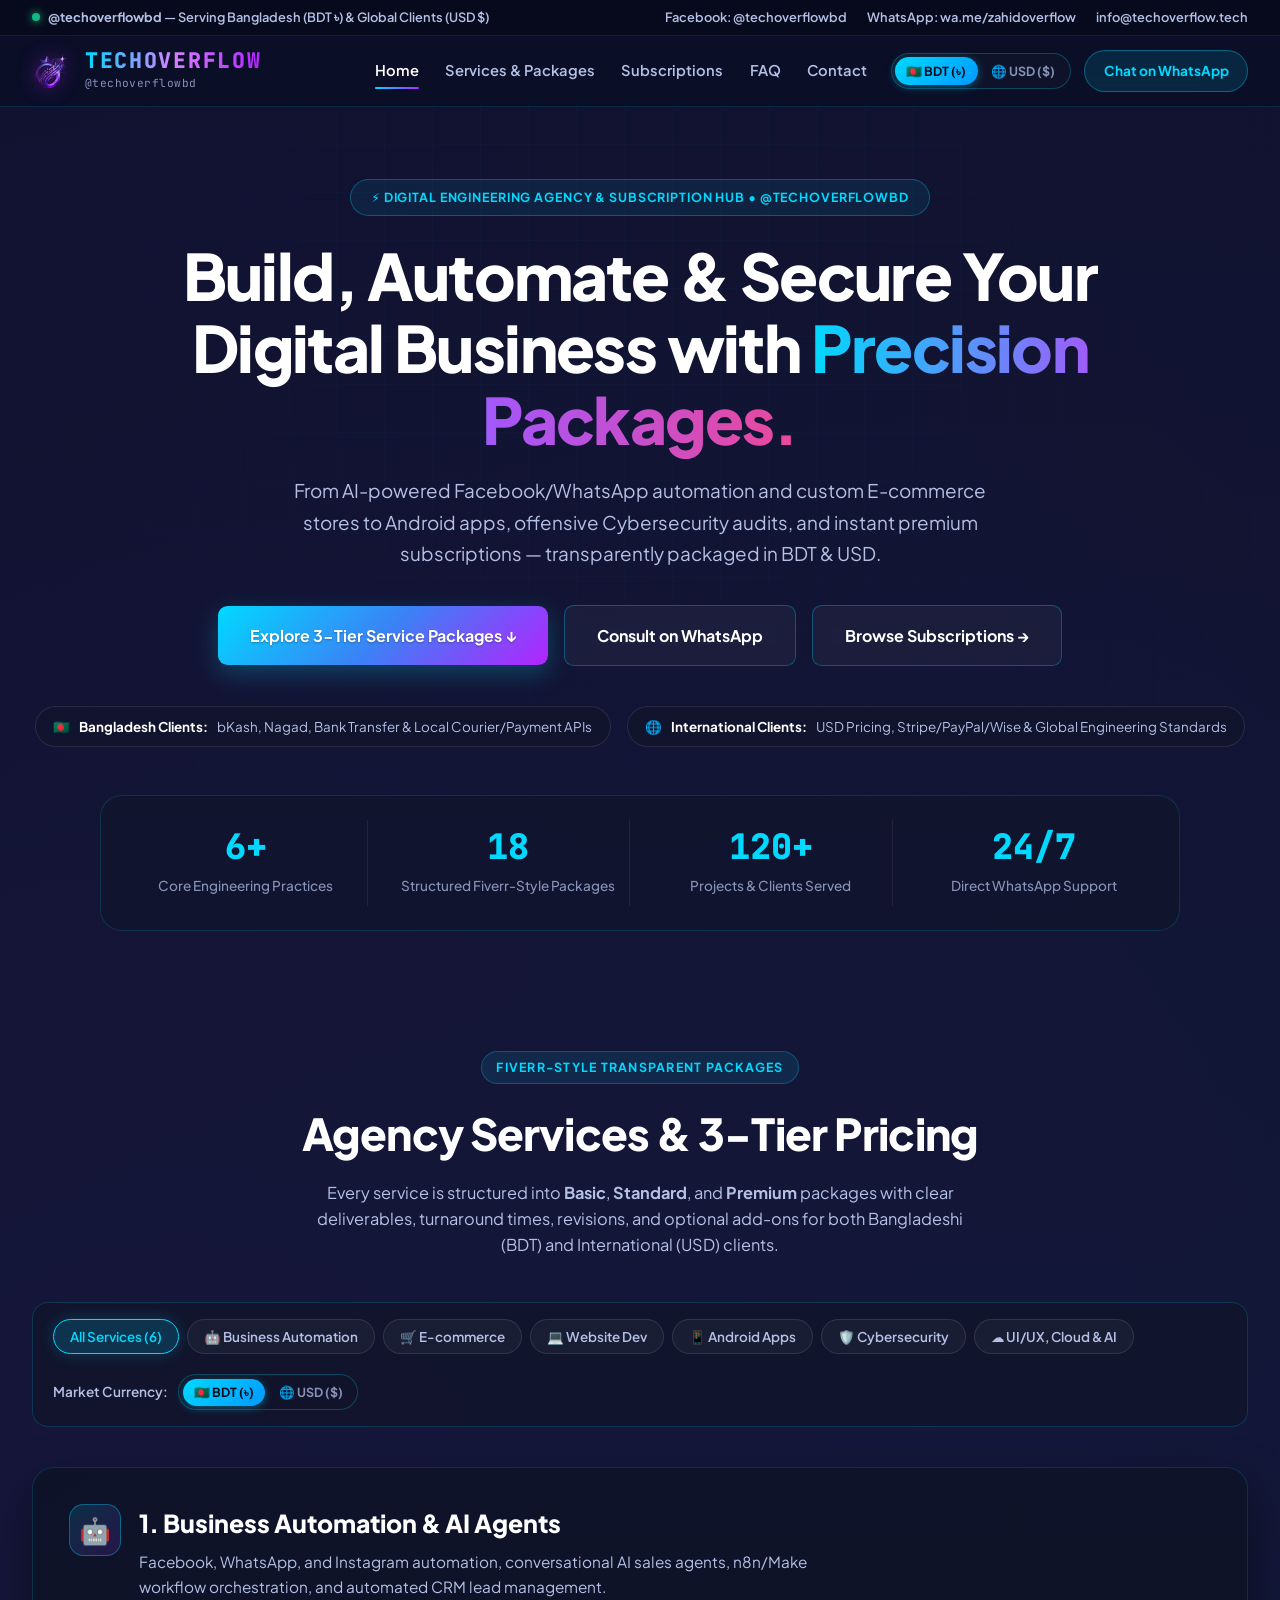
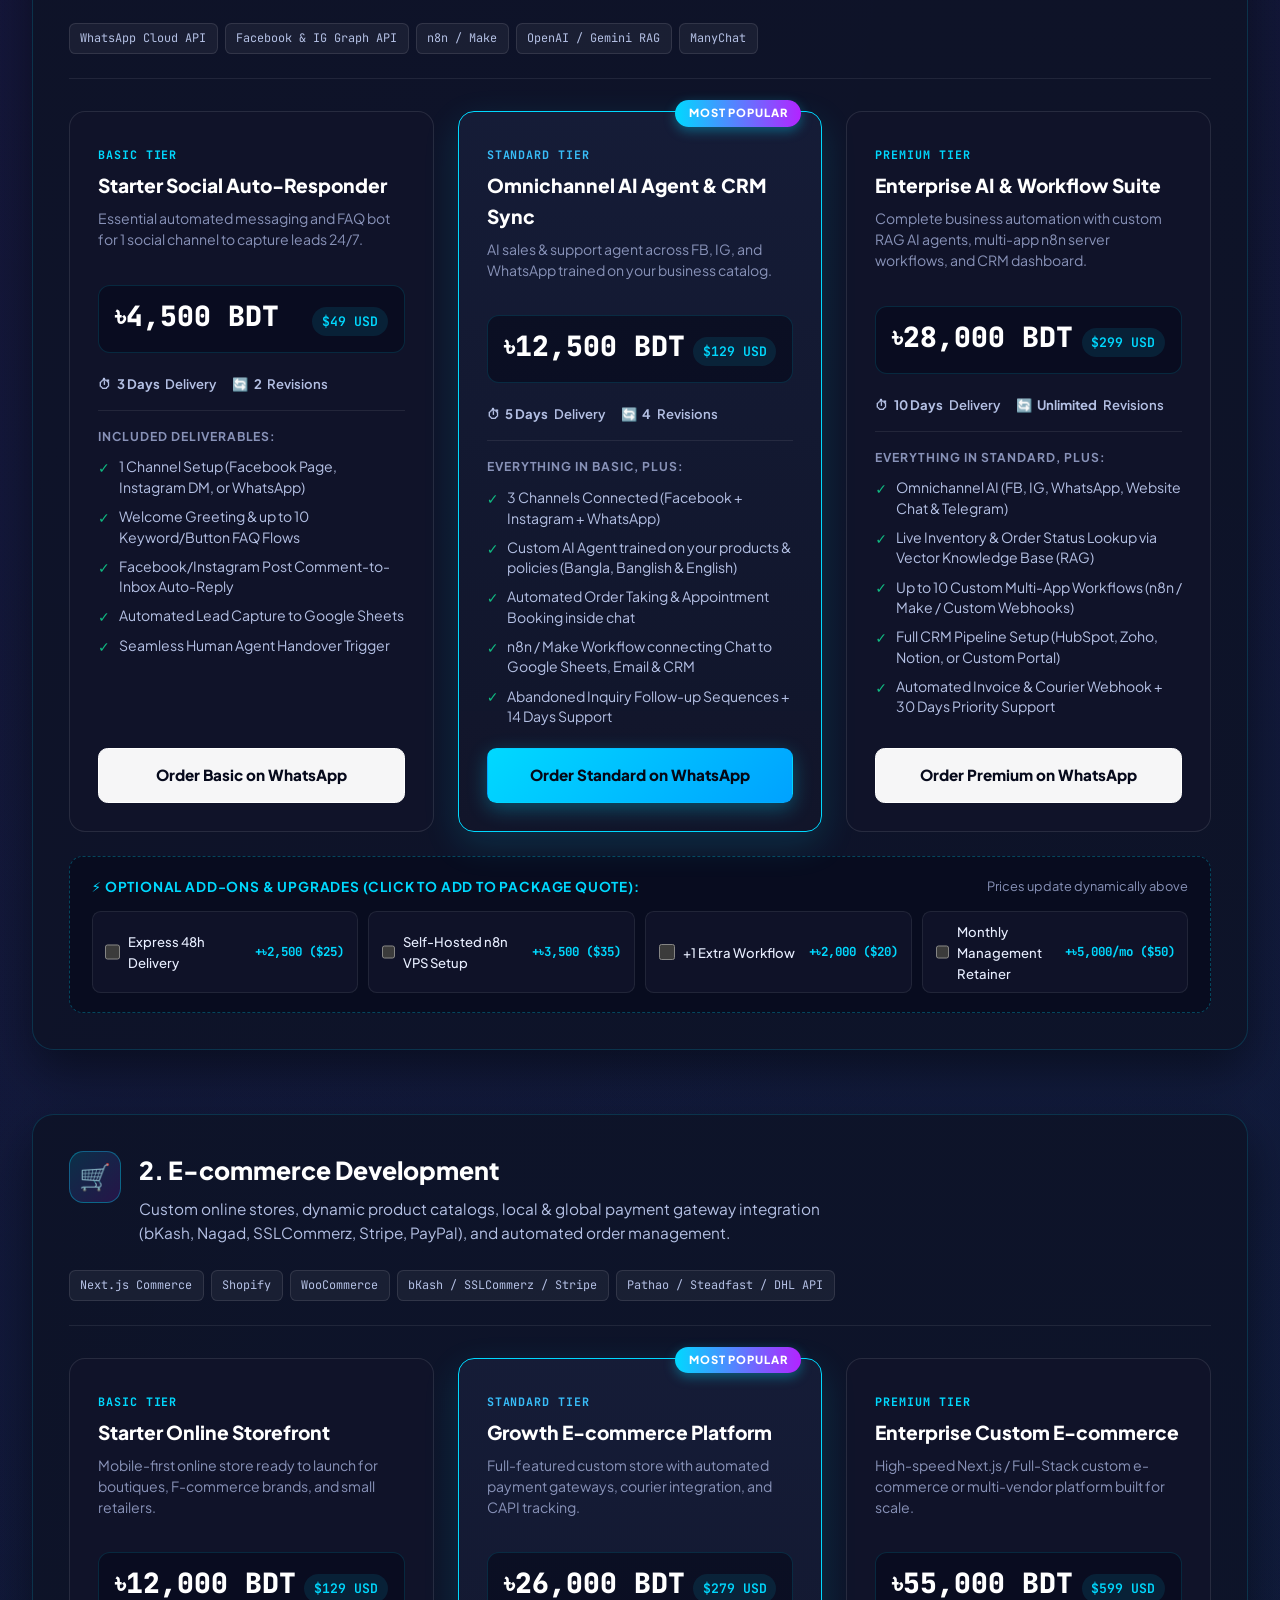
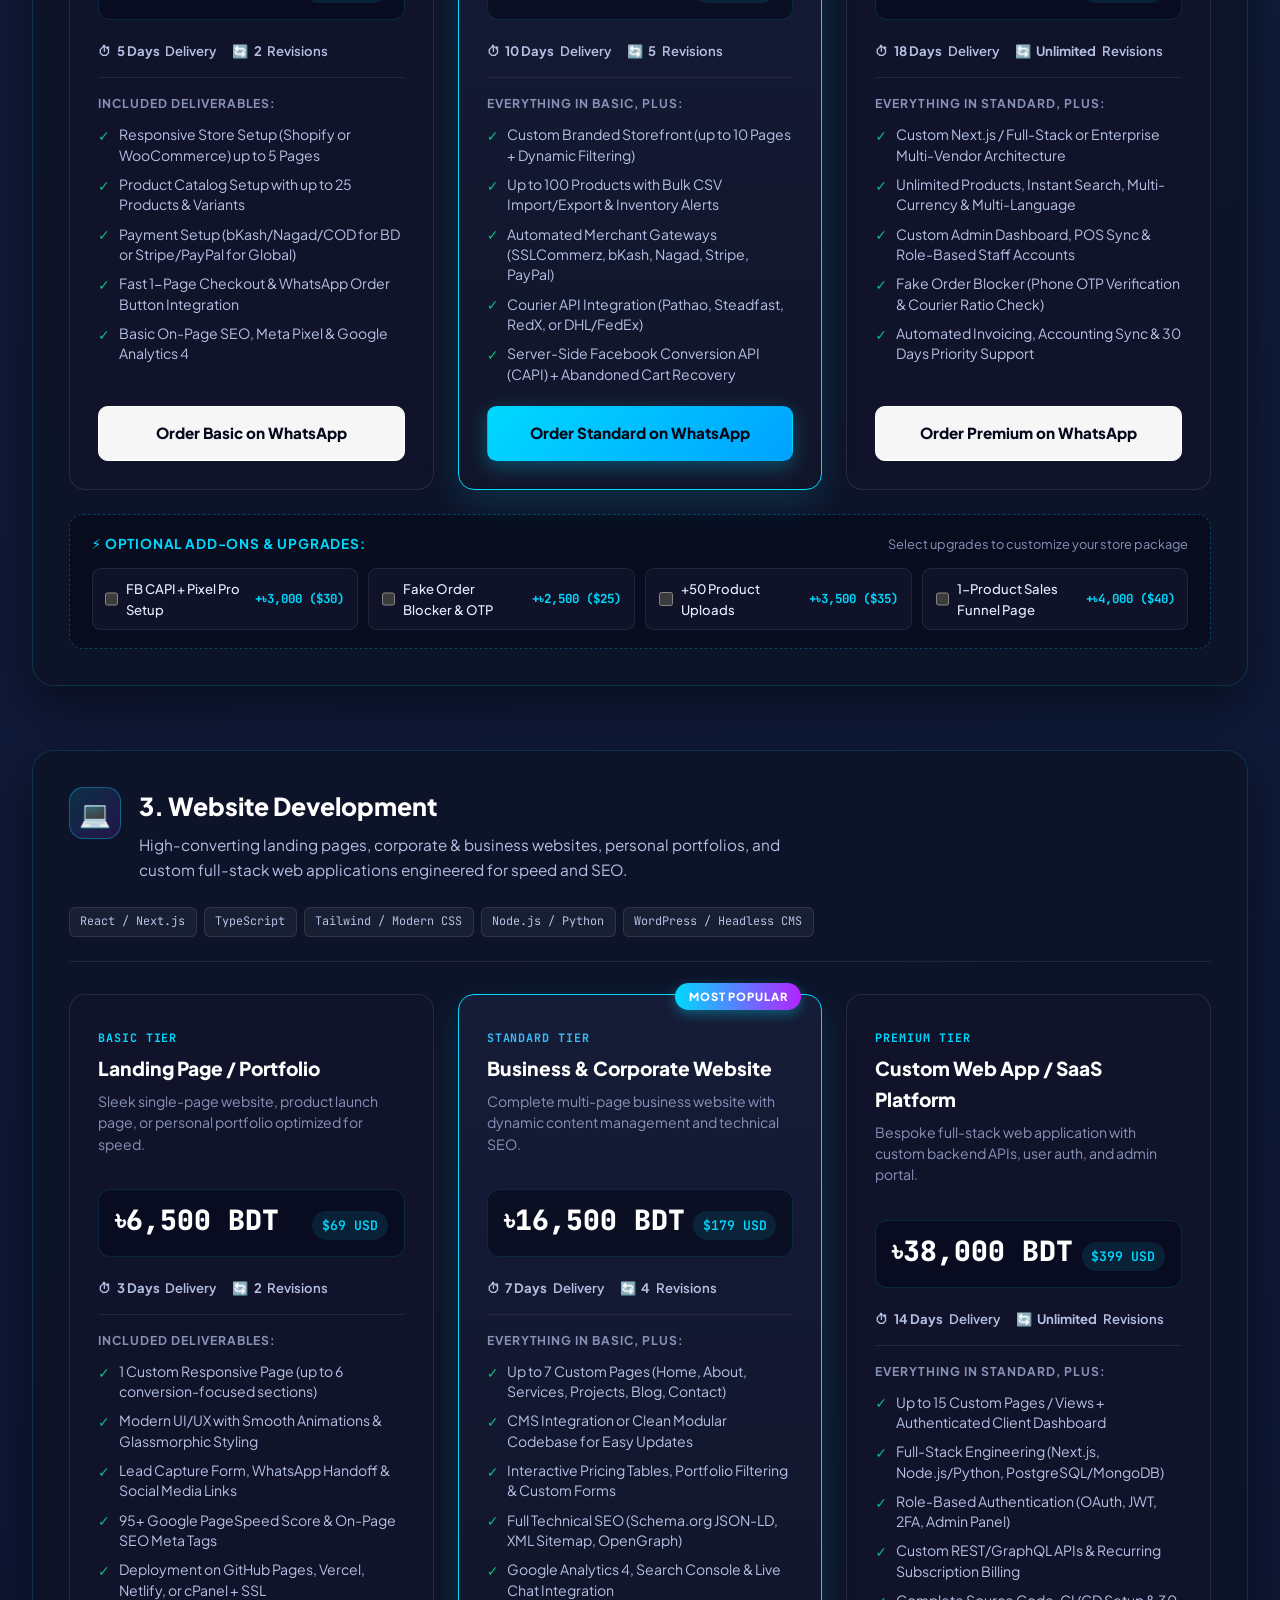
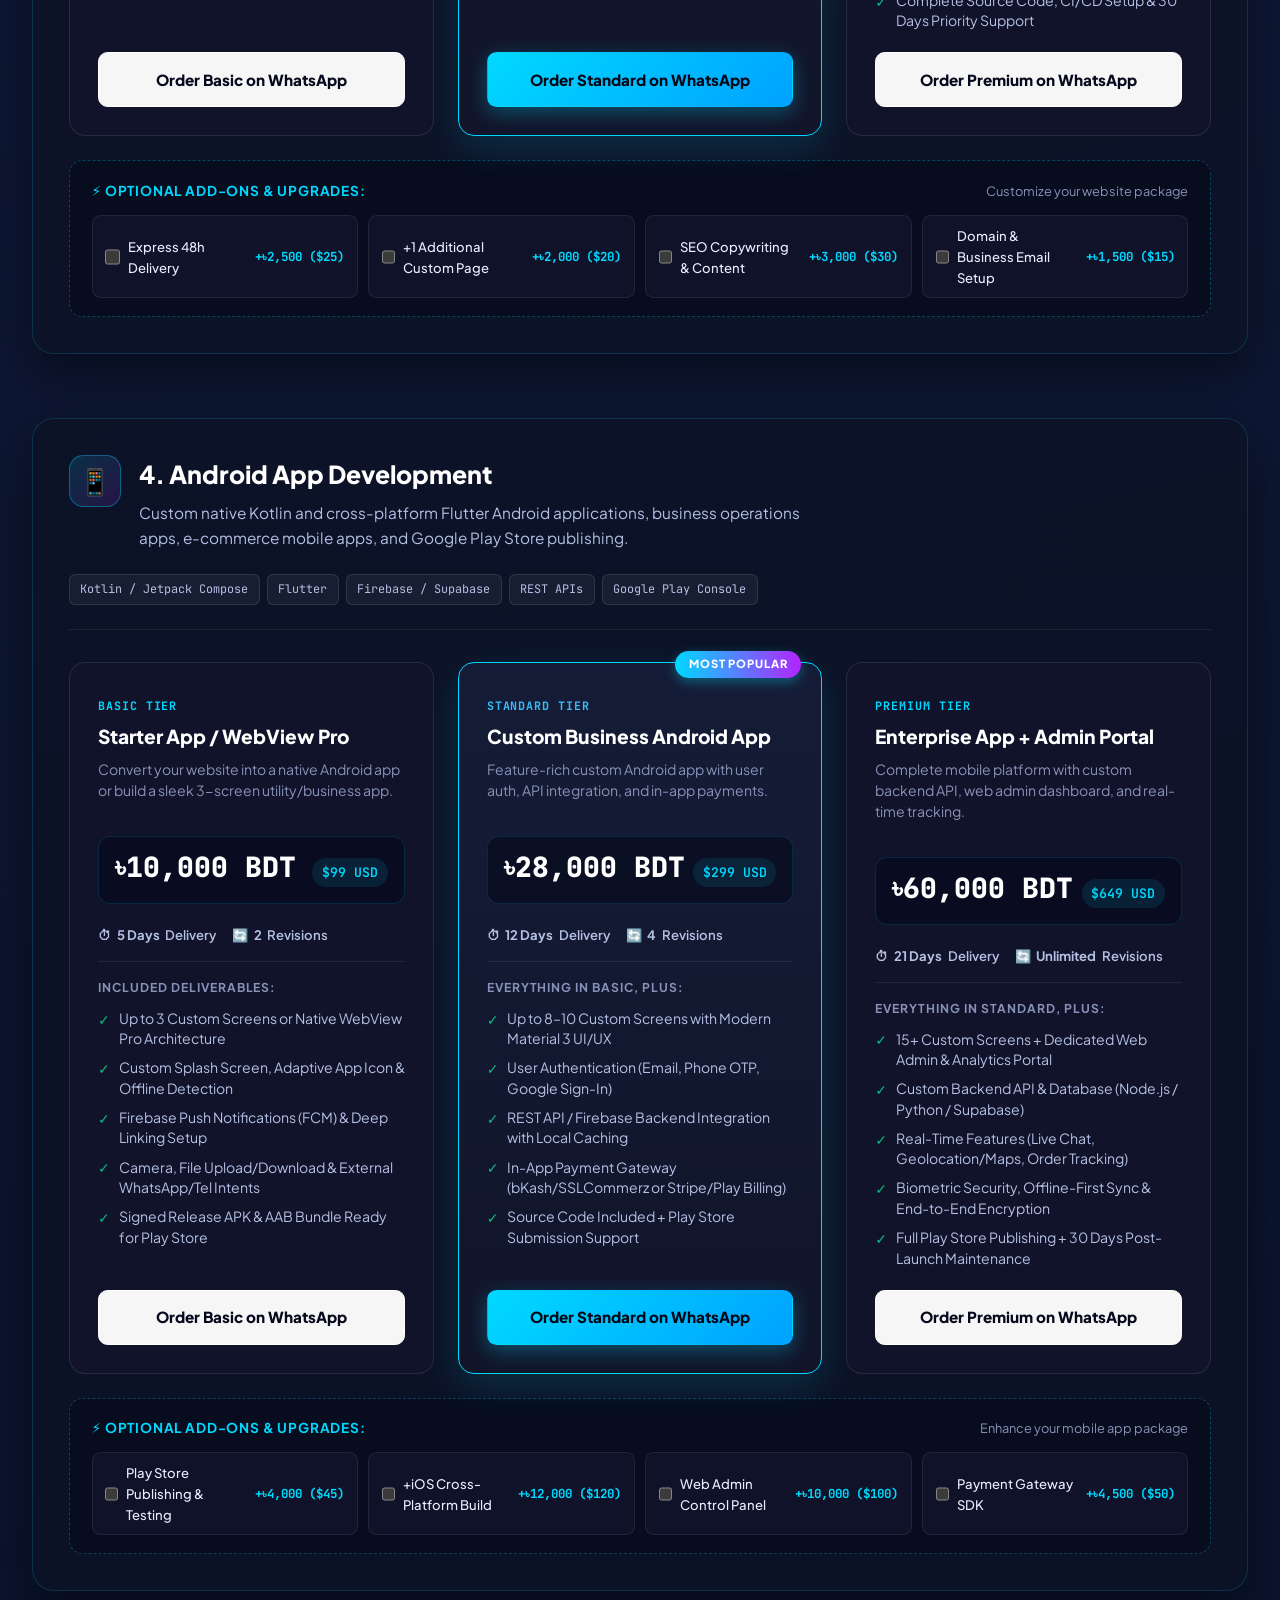
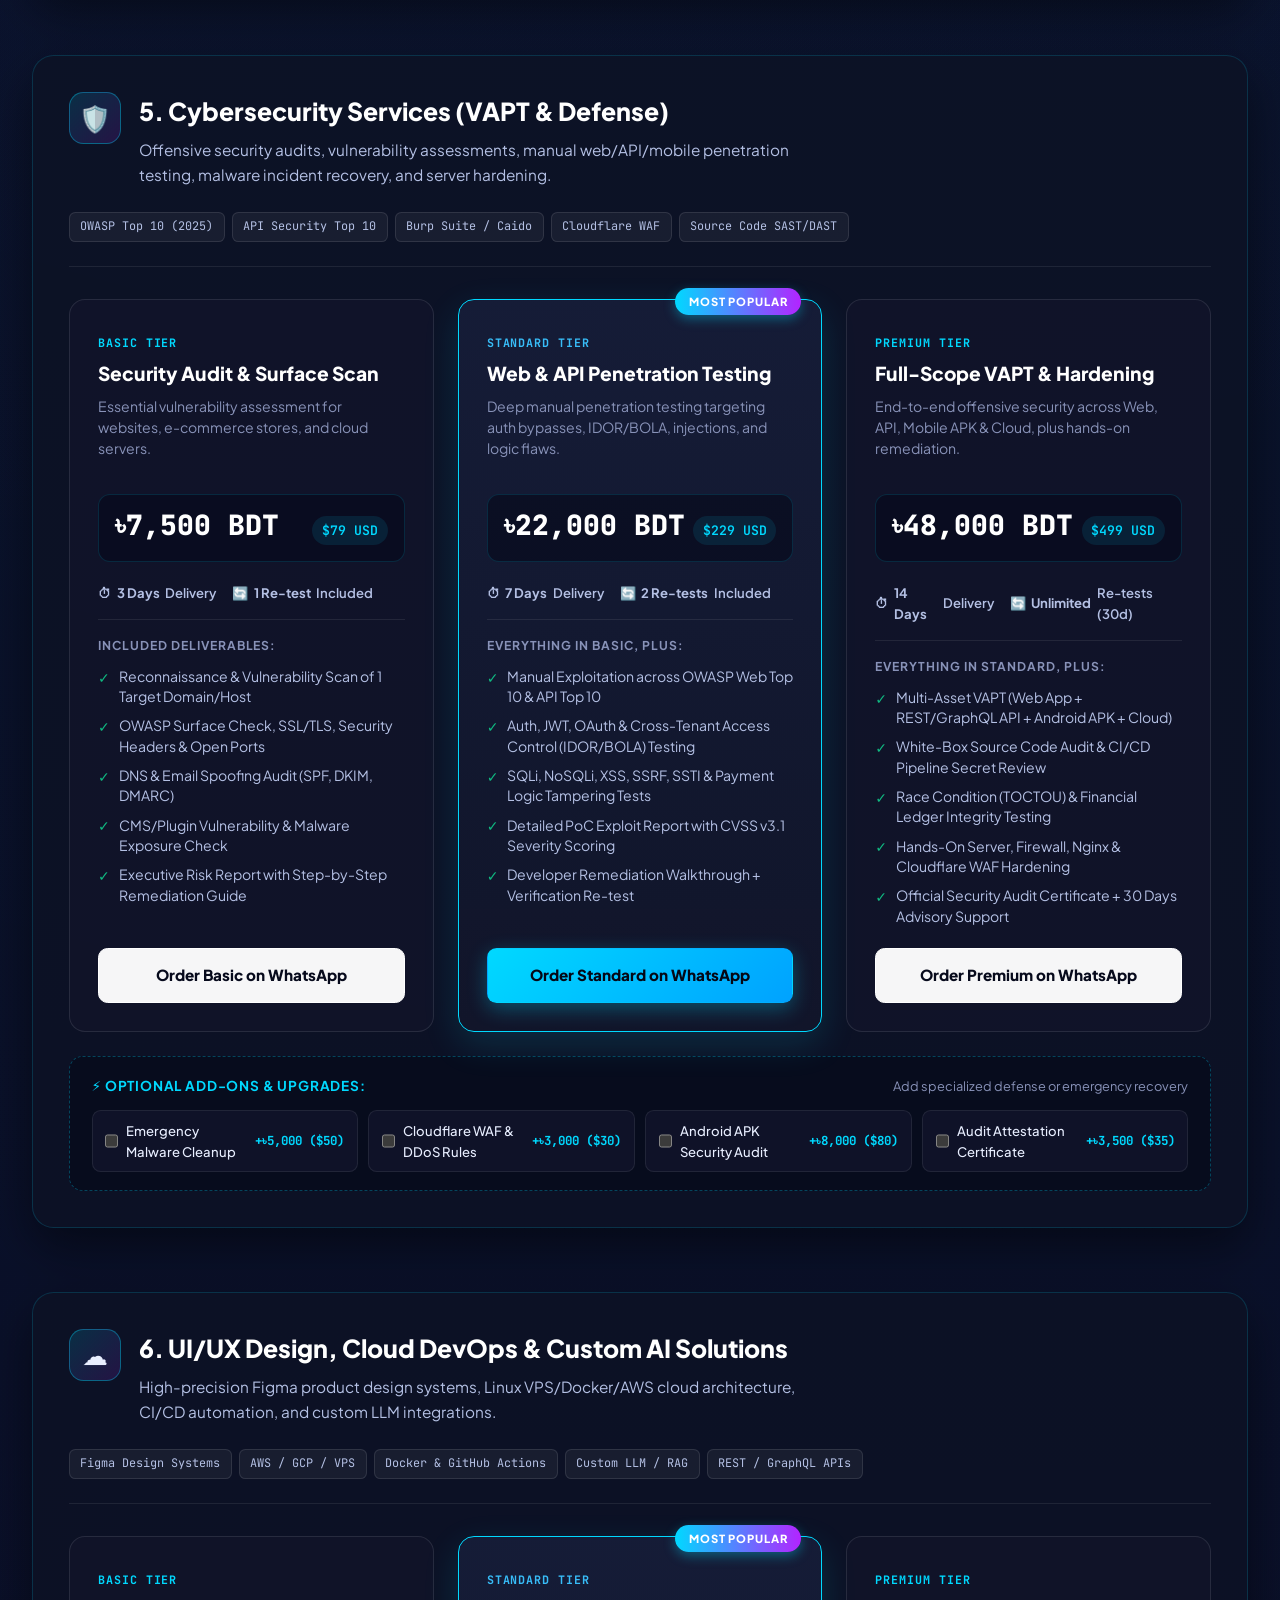
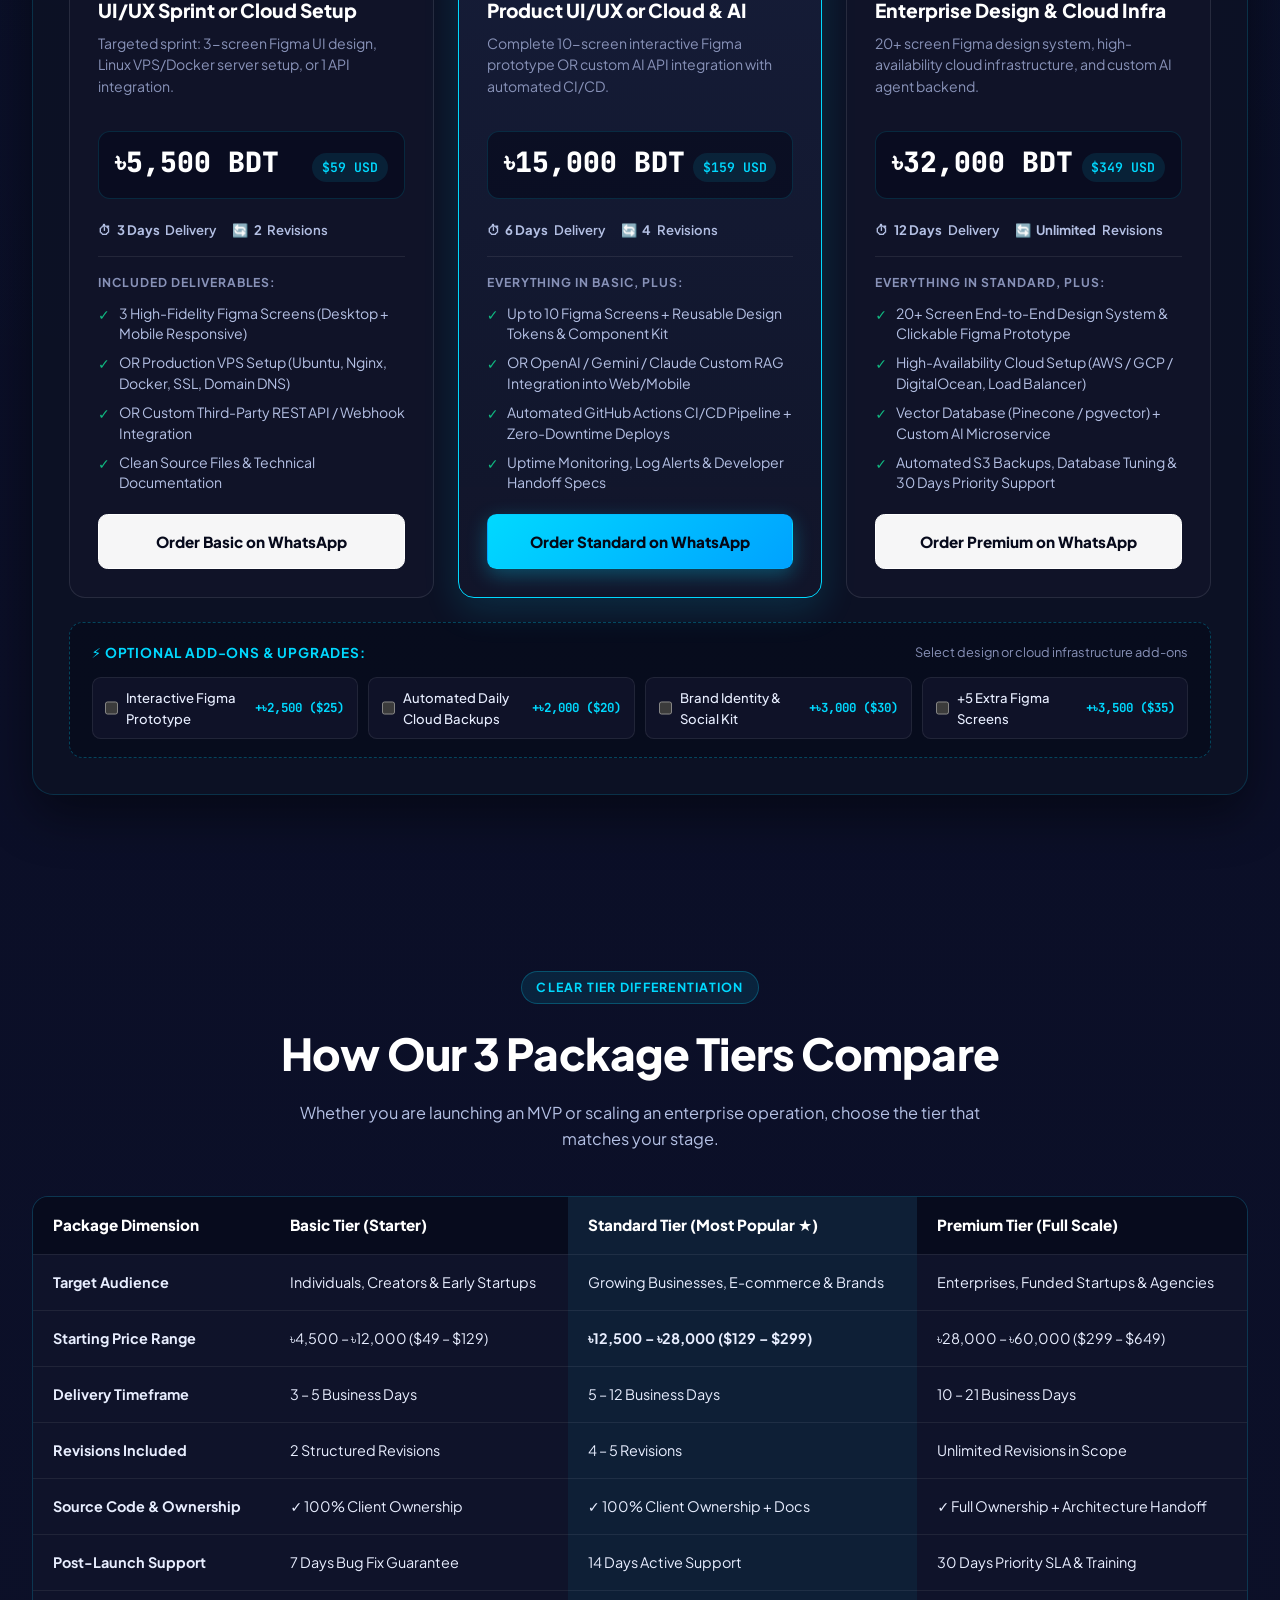
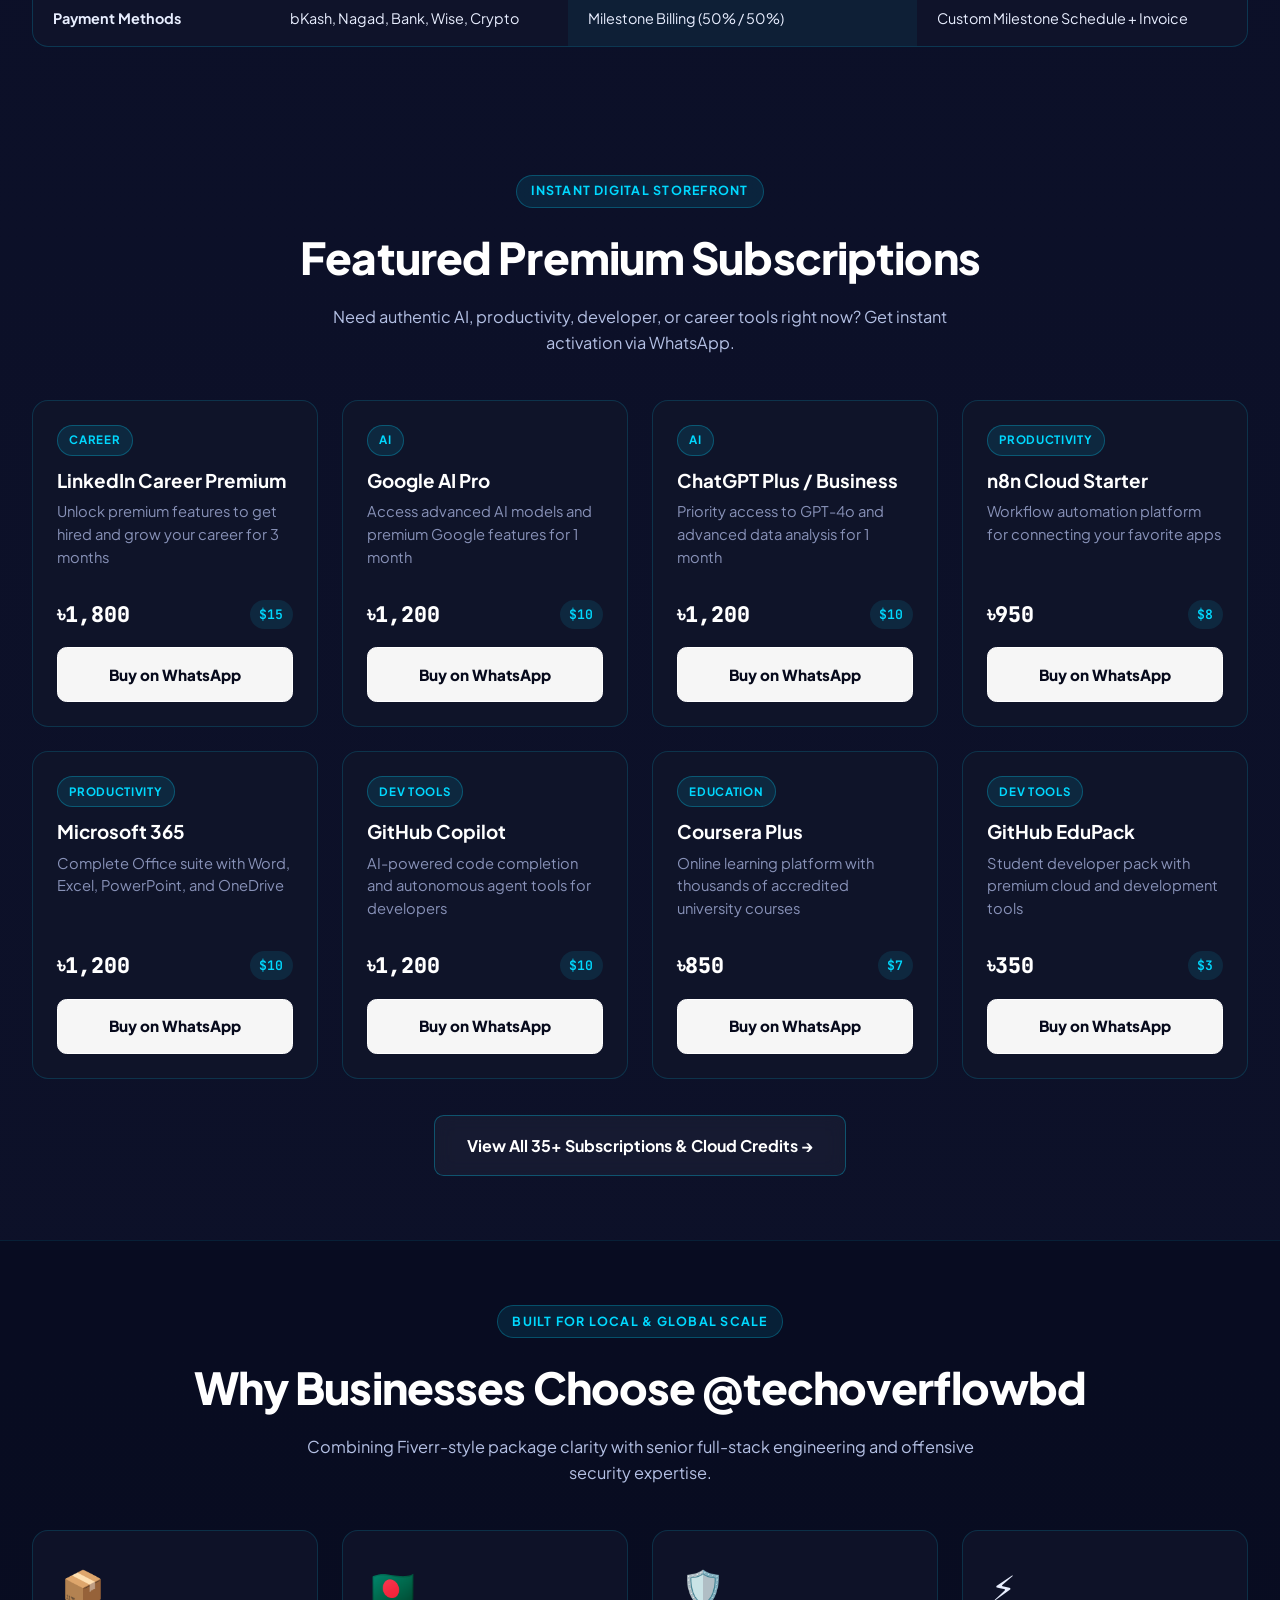
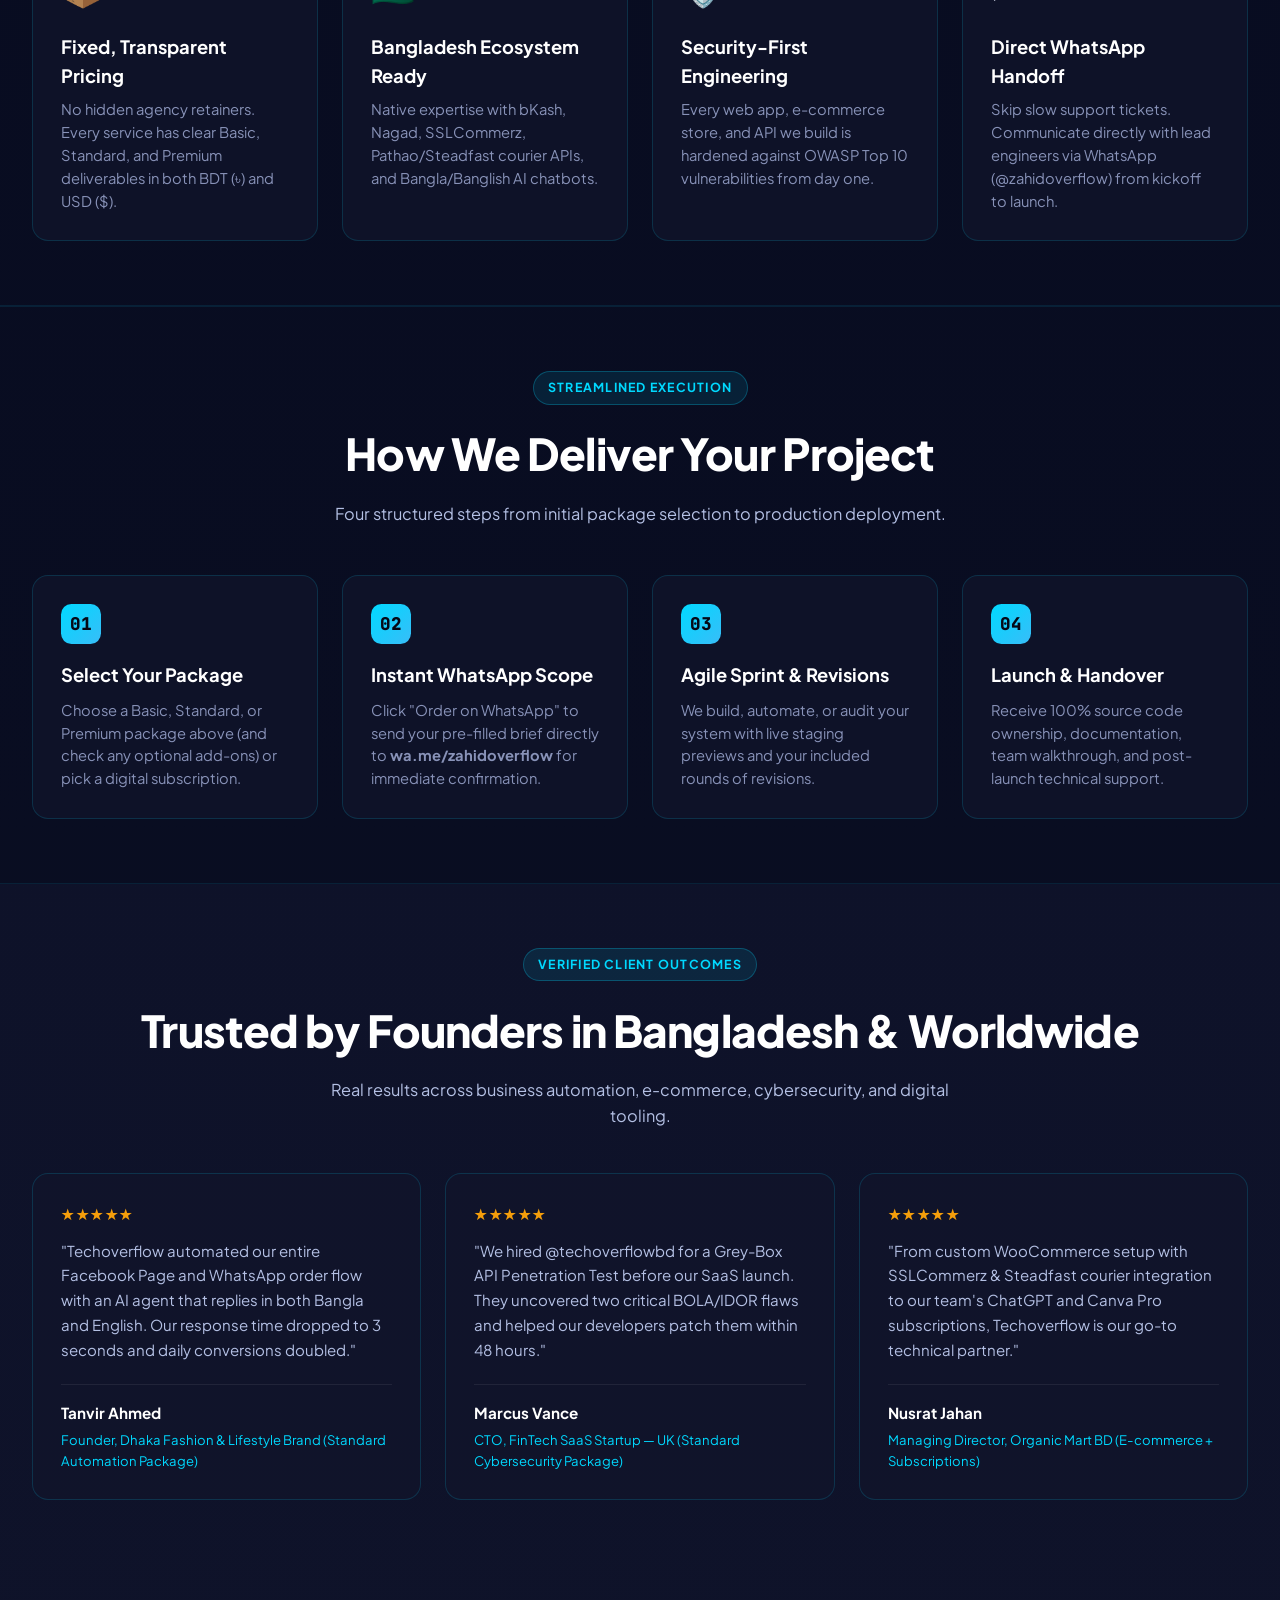
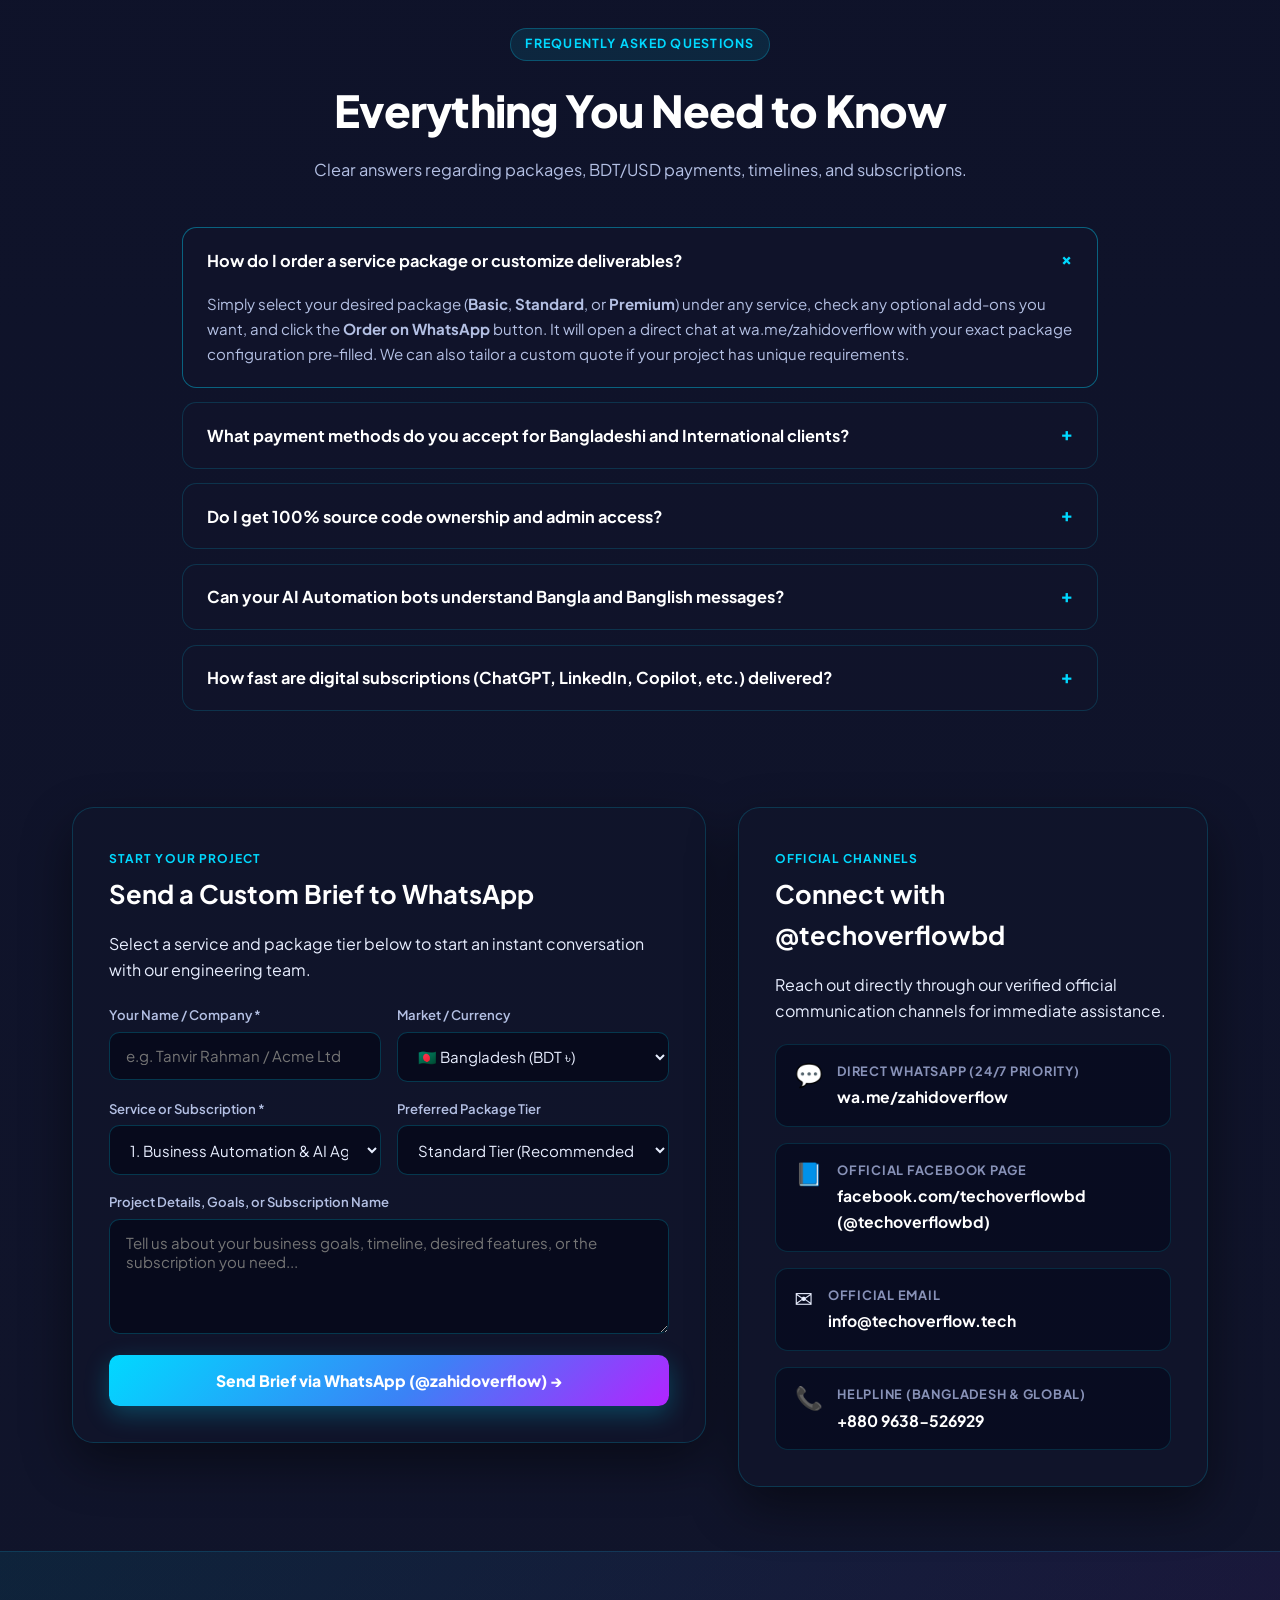
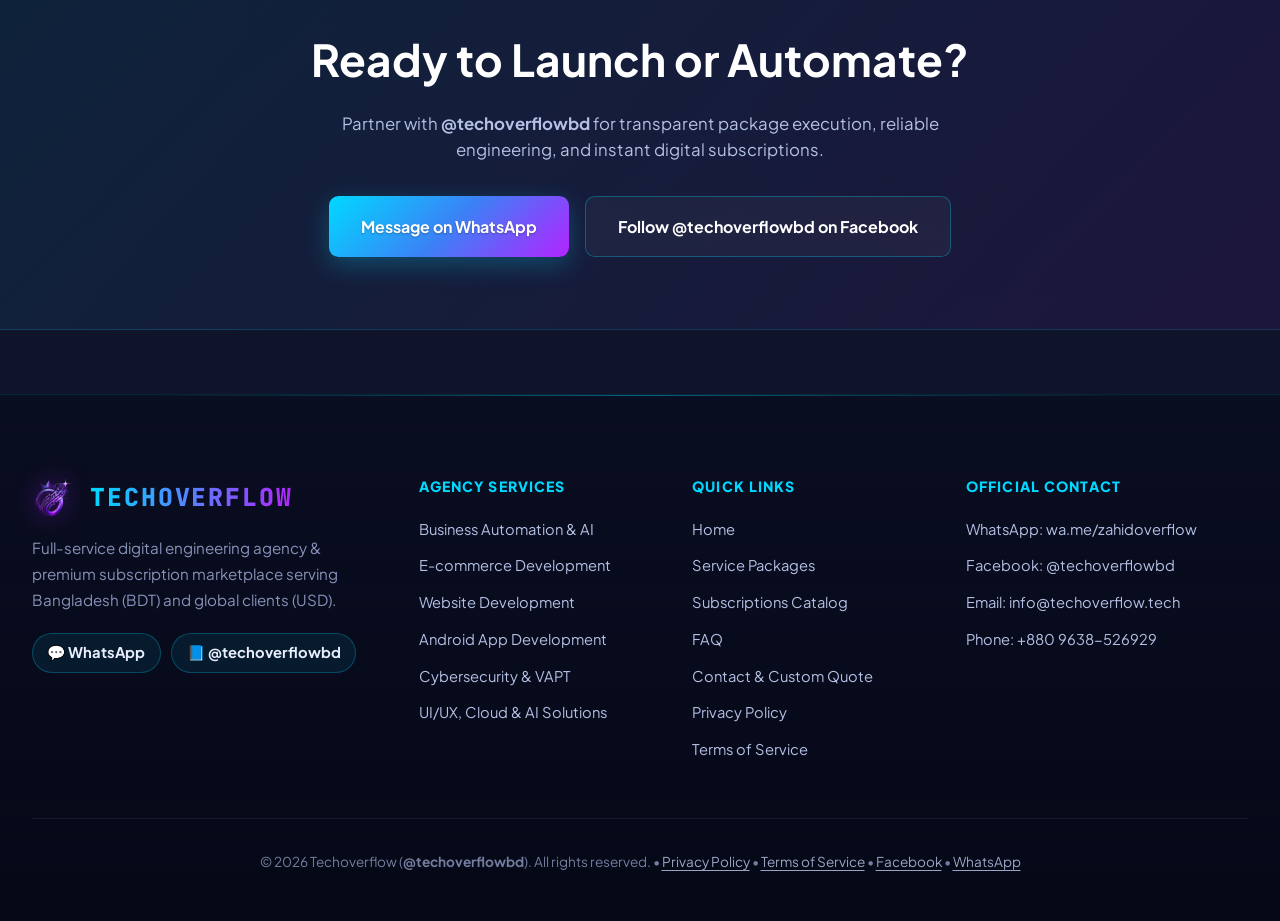
==== commit 117614c5: "feat: expand digital agency services, 3-tier packages, dual currency & responsive UI/UX - Expand age" ====
--- a/index.html
+++ b/index.html
@@ -4,39 +4,89 @@
 <head>
     <meta charset="UTF-8">
     <meta name="viewport" content="width=device-width, initial-scale=1.0">
-    <meta name="description" content="Techoverflow - premium subscriptions delivered instantly via WhatsApp.">
-    <title>Techoverflow</title>
+    <meta name="description" content="Techoverflow (@techoverflowbd) — Full-service digital agency & subscription platform for Bangladesh and global clients. Business Automation, E-commerce, Web & Android App Development, Cybersecurity VAPT, and Premium Subscriptions.">
+    <title>Techoverflow (@techoverflowbd) — Digital Agency, Automation, Web, Apps, Cybersecurity &amp; Subscriptions</title>
     <link rel="canonical" href="https://techoverflow.tech/">
-    <meta property="og:title" content="Techoverflow">
-    <meta property="og:description" content="Premium subscriptions delivered instantly via WhatsApp.">
+    <meta property="og:title" content="Techoverflow (@techoverflowbd) — Digital Agency &amp; Tech Solutions">
+    <meta property="og:description" content="Business Automation, E-commerce, Website &amp; Android App Development, Cybersecurity Audits, and Premium Subscriptions with transparent BDT &amp; USD packages.">
     <meta property="og:type" content="website">
     <meta property="og:url" content="https://techoverflow.tech/">
     <meta property="og:image" content="https://techoverflow.tech/assets/images/og-cover.svg">
     <meta name="twitter:card" content="summary_large_image">
-    <meta name="theme-color" content="#0a0e27">
+    <meta name="theme-color" content="#070a1c">
     <link rel="icon" type="image/svg+xml" href="/assets/icons/logo.svg">
     <link rel="icon" type="image/png" sizes="32x32" href="/assets/icons/favicon-32x32.png">
     <link rel="icon" type="image/png" sizes="16x16" href="/assets/icons/favicon-16x16.png">
     <link rel="shortcut icon" href="/favicon.ico">
     <link rel="apple-touch-icon" sizes="180x180" href="/assets/icons/apple-touch-icon.png">
     <link rel="manifest" href="/assets/icons/site.webmanifest">
-    <link rel="stylesheet" href="/style.css?v=2.2">
+    <link rel="stylesheet" href="/style.css?v=3.2">
+    <script type="application/ld+json">
+    {
+      "@context": "https://schema.org",
+      "@type": "ProfessionalService",
+      "name": "Techoverflow",
+      "alternateName": "@techoverflowbd",
+      "url": "https://techoverflow.tech/",
+      "logo": "https://techoverflow.tech/logo.png",
+      "email": "info@techoverflow.tech",
+      "telephone": "+8809638526929",
+      "priceRange": "৳4,500 - ৳60,000 / $49 - $649",
+      "sameAs": [
+        "https://facebook.com/techoverflowbd",
+        "https://wa.me/zahidoverflow"
+      ],
+      "areaServed": ["BD", "US", "GB", "CA", "AU", "AE", "Worldwide"],
+      "description": "Full-service digital engineering agency and subscription marketplace offering Business Automation, E-commerce, Web Development, Android App Development, Cybersecurity VAPT, and Premium Digital Subscriptions."
+    }
+    </script>
 </head>
 
 <body>
+    <!-- Top Identity & Quick Contact Bar -->
+    <div class="top-bar">
+        <div class="top-bar__inner">
+            <div class="top-bar__badge">
+                <span class="status-dot"></span>
+                <span><strong>@techoverflowbd</strong> &mdash; Serving Bangladesh (BDT ৳) &amp; Global Clients (USD $)</span>
+            </div>
+            <div class="top-bar__links">
+                <a href="https://facebook.com/techoverflowbd" target="_blank" rel="noopener noreferrer">Facebook: @techoverflowbd</a>
+                <a href="https://wa.me/zahidoverflow" target="_blank" rel="noopener noreferrer">WhatsApp: wa.me/zahidoverflow</a>
+                <a href="mailto:info@techoverflow.tech">info@techoverflow.tech</a>
+            </div>
+        </div>
+    </div>
+
+    <!-- Main Sticky Header -->
     <header class="site-header">
-        <a href="/" class="brand" aria-label="Techoverflow Home">
-            <img src="/logo.png" alt="Techoverflow Logo" class="brand-logo" width="40" height="40">
-            <strong>Techoverflow</strong>
-        </a>
-        <nav class="site-nav" aria-label="Primary">
-            <a href="/">Home</a>
-            <a href="/products">Products</a>
-            <a href="/contact">FAQ</a>
-            <a href="/contact">Contact</a>
-        </nav>
-        <a href="https://wa.me/8801707370774?text=Hi!%20I%27m%20interested%20in%20Techoverflow%20products"
-            target="_blank" rel="noopener noreferrer" class="btn-header">Buy on WhatsApp</a>
+        <div class="header-inner">
+            <a href="/" class="brand" aria-label="Techoverflow Home">
+                <img src="/logo.png" alt="Techoverflow Logo" class="brand-logo" width="40" height="40">
+                <div class="brand-text">
+                    <strong>Techoverflow</strong>
+                    <span class="brand-handle">@techoverflowbd</span>
+                </div>
+            </a>
+
+            <nav class="site-nav" aria-label="Primary">
+                <a href="/" class="active">Home</a>
+                <a href="/services">Services &amp; Packages</a>
+                <a href="/products">Subscriptions</a>
+                <a href="#faq">FAQ</a>
+                <a href="/contact">Contact</a>
+            </nav>
+
+            <div class="header-actions">
+                <div class="currency-switcher" role="group" aria-label="Select Currency">
+                    <button type="button" class="currency-btn active" data-currency-switch="BDT" aria-pressed="true">🇧🇩 BDT (৳)</button>
+                    <button type="button" class="currency-btn" data-currency-switch="USD" aria-pressed="false">🌐 USD ($)</button>
+                </div>
+                <a href="https://wa.me/zahidoverflow?text=Hi%20%40techoverflowbd!%20I%27d%20like%20to%20discuss%20a%20project%20or%20service%20package."
+                    target="_blank" rel="noopener noreferrer" class="btn-header">Chat on WhatsApp</a>
+                <button type="button" class="mobile-menu-toggle" aria-label="Toggle Menu" aria-expanded="false">☰</button>
+            </div>
+        </div>
     </header>
 
     <main>
@@ -44,124 +94,1128 @@
         <section class="hero-section">
             <div class="hero-content">
                 <div class="hero-badge">
-                    <span>✨ TRUSTED BY 50+ CUSTOMERS</span>
-                </div>
-                <h1>Premium Subscriptions.<br>Instant Delivery.</h1>
-                <p class="hero-subtitle">ChatGPT, Bolt, and more — trusted by real customers. Minimal hassle, fast
-                    support.</p>
+                    <span>⚡ DIGITAL ENGINEERING AGENCY &amp; SUBSCRIPTION HUB &bull; @TECHOVERFLOWBD</span>
+                </div>
+                <h1>Build, Automate &amp; Secure Your Digital Business with <span class="text-gradient">Precision Packages.</span></h1>
+                <p class="hero-subtitle">From AI-powered Facebook/WhatsApp automation and custom E-commerce stores to Android apps, offensive Cybersecurity audits, and instant premium subscriptions &mdash; transparently packaged in BDT &amp; USD.</p>
                 <div class="hero-cta">
-                    <a href="/products" class="btn btn-primary">Browse Products →</a>
-
+                    <a href="#services" class="btn btn-primary btn-large">Explore 3-Tier Service Packages ↓</a>
+                    <a href="https://wa.me/zahidoverflow?text=Hi%20%40techoverflowbd!%20I%20want%20to%20discuss%20a%20service%20package%20for%20my%20business."
+                        target="_blank" rel="noopener noreferrer" class="btn btn-secondary btn-large">Consult on WhatsApp</a>
+                    <a href="/products" class="btn btn-secondary btn-large">Browse Subscriptions →</a>
+                </div>
+
+                <div class="market-Strip">
+                    <div class="market-pill">🇧🇩 <strong>Bangladesh Clients:</strong> bKash, Nagad, Bank Transfer &amp; Local Courier/Payment APIs</div>
+                    <div class="market-pill">🌐 <strong>International Clients:</strong> USD Pricing, Stripe/PayPal/Wise &amp; Global Engineering Standards</div>
+                </div>
+
+                <div class="hero-stats">
+                    <div class="stat-item">
+                        <span class="stat-value">6+</span>
+                        <span class="stat-label">Core Engineering Practices</span>
+                    </div>
+                    <div class="stat-item">
+                        <span class="stat-value">18</span>
+                        <span class="stat-label">Structured Fiverr-Style Packages</span>
+                    </div>
+                    <div class="stat-item">
+                        <span class="stat-value">120+</span>
+                        <span class="stat-label">Projects &amp; Clients Served</span>
+                    </div>
+                    <div class="stat-item">
+                        <span class="stat-value">24/7</span>
+                        <span class="stat-label">Direct WhatsApp Support</span>
+                    </div>
                 </div>
             </div>
         </section>
 
-        <!-- Featured Subscriptions -->
+        <!-- Comprehensive Agency Services & 3-Tier Fiverr-Style Packages -->
+        <section id="services" class="services-section">
+            <div class="section-header">
+                <span class="section-eyebrow">Fiverr-Style Transparent Packages</span>
+                <h2>Agency Services &amp; 3-Tier Pricing</h2>
+                <p>Every service is structured into <strong>Basic</strong>, <strong>Standard</strong>, and <strong>Premium</strong> packages with clear deliverables, turnaround times, revisions, and optional add-ons for both Bangladeshi (BDT) and International (USD) clients.</p>
+            </div>
+
+            <!-- Interactive Filter & Currency Bar -->
+            <div class="services-controls">
+                <div class="service-filter-pills" role="tablist" aria-label="Filter Services by Category">
+                    <button type="button" class="filter-pill active" data-service-filter="all">All Services (6)</button>
+                    <button type="button" class="filter-pill" data-service-filter="automation">🤖 Business Automation</button>
+                    <button type="button" class="filter-pill" data-service-filter="ecommerce">🛒 E-commerce</button>
+                    <button type="button" class="filter-pill" data-service-filter="webdev">💻 Website Dev</button>
+                    <button type="button" class="filter-pill" data-service-filter="android">📱 Android Apps</button>
+                    <button type="button" class="filter-pill" data-service-filter="cybersecurity">🛡️ Cybersecurity</button>
+                    <button type="button" class="filter-pill" data-service-filter="solutions">☁️ UI/UX, Cloud &amp; AI</button>
+                </div>
+                <div class="market-Pricing-toggle">
+                    <span>Market Currency:</span>
+                    <div class="currency-switcher" role="group" aria-label="Switch Package Currency">
+                        <button type="button" class="currency-btn active" data-currency-switch="BDT">🇧🇩 BDT (৳)</button>
+                        <button type="button" class="currency-btn" data-currency-switch="USD">🌐 USD ($)</button>
+                    </div>
+                </div>
+            </div>
+
+            <!-- ========================================================== -->
+            <!-- SERVICE 1: BUSINESS AUTOMATION & AI AGENTS                 -->
+            <!-- ========================================================== -->
+            <article id="service-automation" class="service-category-block" data-service-category="automation" data-service-name="Business Automation & AI Agents">
+                <div class="service-block-header">
+                    <div class="service-block-title">
+                        <div class="service-icon-badge" aria-hidden="true">🤖</div>
+                        <div>
+                            <h3>1. Business Automation &amp; AI Agents</h3>
+                            <p>Facebook, WhatsApp, and Instagram automation, conversational AI sales agents, n8n/Make workflow orchestration, and automated CRM lead management.</p>
+                        </div>
+                    </div>
+                    <div class="service-tech-stack">
+                        <span class="tech-tag">WhatsApp Cloud API</span>
+                        <span class="tech-tag">Facebook &amp; IG Graph API</span>
+                        <span class="tech-tag">n8n / Make</span>
+                        <span class="tech-tag">OpenAI / Gemini RAG</span>
+                        <span class="tech-tag">ManyChat</span>
+                    </div>
+                </div>
+
+                <div class="mobile-tier-tabs" role="tablist">
+                    <button type="button" class="mobile-tier-tab" data-tier-select="Basic">Basic</button>
+                    <button type="button" class="mobile-tier-tab active" data-tier-select="Standard">Standard ★</button>
+                    <button type="button" class="mobile-tier-tab" data-tier-select="Premium">Premium</button>
+                </div>
+
+                <div class="package-tiers-grid">
+                    <!-- BASIC -->
+                    <div class="package-card" data-tier="Basic" data-package-title="Starter Social Auto-Responder" data-bdt="4500" data-usd="49" data-delivery="3 Days" data-tier-hidden="true">
+                        <div class="package-tier-Header">
+                            <span class="tier-badge">Basic Tier</span>
+                            <h4 class="package-name">Starter Social Auto-Responder</h4>
+                            <p class="package-desc">Essential automated messaging and FAQ bot for 1 social channel to capture leads 24/7.</p>
+                        </div>
+                        <div class="package-pricing">
+                            <span class="price-primary">৳4,500 BDT</span>
+                            <span class="price-secondary">$49 USD</span>
+                        </div>
+                        <div class="package-meta">
+                            <span>⏱ <strong>3 Days</strong> Delivery</span>
+                            <span>🔄 <strong>2</strong> Revisions</span>
+                        </div>
+                        <p class="package-features-title">Included Deliverables:</p>
+                        <ul class="package-features">
+                            <li>1 Channel Setup (Facebook Page, Instagram DM, or WhatsApp)</li>
+                            <li>Welcome Greeting &amp; up to 10 Keyword/Button FAQ Flows</li>
+                            <li>Facebook/Instagram Post Comment-to-Inbox Auto-Reply</li>
+                            <li>Automated Lead Capture to Google Sheets</li>
+                            <li>Seamless Human Agent Handover Trigger</li>
+                        </ul>
+                        <a href="https://wa.me/zahidoverflow" target="_blank" rel="noopener noreferrer" class="btn btn-buy package-order-btn">Order Basic on WhatsApp</a>
+                    </div>
+
+                    <!-- STANDARD -->
+                    <div class="package-card package-card--popular" data-tier="Standard" data-package-title="Omnichannel AI Agent & Lead Pipeline" data-bdt="12500" data-usd="129" data-delivery="5 Days">
+                        <span class="popular-ribbon">Most Popular</span>
+                        <div class="package-tier-Header">
+                            <span class="tier-badge">Standard Tier</span>
+                            <h4 class="package-name">Omnichannel AI Agent &amp; CRM Sync</h4>
+                            <p class="package-desc">AI sales &amp; support agent across FB, IG, and WhatsApp trained on your business catalog.</p>
+                        </div>
+                        <div class="package-pricing">
+                            <span class="price-primary">৳12,500 BDT</span>
+                            <span class="price-secondary">$129 USD</span>
+                        </div>
+                        <div class="package-meta">
+                            <span>⏱ <strong>5 Days</strong> Delivery</span>
+                            <span>🔄 <strong>4</strong> Revisions</span>
+                        </div>
+                        <p class="package-features-title">Everything in Basic, plus:</p>
+                        <ul class="package-features">
+                            <li>3 Channels Connected (Facebook + Instagram + WhatsApp)</li>
+                            <li>Custom AI Agent trained on your products &amp; policies (Bangla, Banglish &amp; English)</li>
+                            <li>Automated Order Taking &amp; Appointment Booking inside chat</li>
+                            <li>n8n / Make Workflow connecting Chat to Google Sheets, Email &amp; CRM</li>
+                            <li>Abandoned Inquiry Follow-up Sequences + 14 Days Support</li>
+                        </ul>
+                        <a href="https://wa.me/zahidoverflow" target="_blank" rel="noopener noreferrer" class="btn btn-tier-popular package-order-btn">Order Standard on WhatsApp</a>
+                    </div>
+
+                    <!-- PREMIUM -->
+                    <div class="package-card" data-tier="Premium" data-package-title="Enterprise AI Ecosystem & Full Workflow" data-bdt="28000" data-usd="299" data-delivery="10 Days" data-tier-hidden="true">
+                        <div class="package-tier-Header">
+                            <span class="tier-badge">Premium Tier</span>
+                            <h4 class="package-name">Enterprise AI &amp; Workflow Suite</h4>
+                            <p class="package-desc">Complete business automation with custom RAG AI agents, multi-app n8n server workflows, and CRM dashboard.</p>
+                        </div>
+                        <div class="package-pricing">
+                            <span class="price-primary">৳28,000 BDT</span>
+                            <span class="price-secondary">$299 USD</span>
+                        </div>
+                        <div class="package-meta">
+                            <span>⏱ <strong>10 Days</strong> Delivery</span>
+                            <span>🔄 <strong>Unlimited</strong> Revisions</span>
+                        </div>
+                        <p class="package-features-title">Everything in Standard, plus:</p>
+                        <ul class="package-features">
+                            <li>Omnichannel AI (FB, IG, WhatsApp, Website Chat &amp; Telegram)</li>
+                            <li>Live Inventory &amp; Order Status Lookup via Vector Knowledge Base (RAG)</li>
+                            <li>Up to 10 Custom Multi-App Workflows (n8n / Make / Custom Webhooks)</li>
+                            <li>Full CRM Pipeline Setup (HubSpot, Zoho, Notion, or Custom Portal)</li>
+                            <li>Automated Invoice &amp; Courier Webhook + 30 Days Priority Support</li>
+                        </ul>
+                        <a href="https://wa.me/zahidoverflow" target="_blank" rel="noopener noreferrer" class="btn btn-buy package-order-btn">Order Premium on WhatsApp</a>
+                    </div>
+                </div>
+
+                <!-- Interactive Add-ons -->
+                <div class="service-addons-bar">
+                    <div class="addons-header">
+                        <strong>⚡ Optional Add-ons &amp; Upgrades (Click to add to package quote):</strong>
+                        <span>Prices update dynamically above</span>
+                    </div>
+                    <div class="addons-grid">
+                        <label class="addon-label">
+                            <span class="addon-info">
+                                <input type="checkbox" class="addon-checkbox" data-addon-name="Express 48h Delivery" data-bdt="2500" data-usd="25">
+                                <span>Express 48h Delivery</span>
+                            </span>
+                            <span class="addon-price" data-bdt="2500" data-usd="25">+৳2,500 ($25)</span>
+                        </label>
+                        <label class="addon-label">
+                            <span class="addon-info">
+                                <input type="checkbox" class="addon-checkbox" data-addon-name="Self-Hosted n8n Cloud Server Setup" data-bdt="3500" data-usd="35">
+                                <span>Self-Hosted n8n VPS Setup</span>
+                            </span>
+                            <span class="addon-price" data-bdt="3500" data-usd="35">+৳3,500 ($35)</span>
+                        </label>
+                        <label class="addon-label">
+                            <span class="addon-info">
+                                <input type="checkbox" class="addon-checkbox" data-addon-name="Extra Custom Automation Workflow" data-bdt="2000" data-usd="20">
+                                <span>+1 Extra Workflow</span>
+                            </span>
+                            <span class="addon-price" data-bdt="2000" data-usd="20">+৳2,000 ($20)</span>
+                        </label>
+                        <label class="addon-label">
+                            <span class="addon-info">
+                                <input type="checkbox" class="addon-checkbox" data-addon-name="Monthly AI & Workflow Retainer" data-bdt="5000" data-usd="50">
+                                <span>Monthly Management Retainer</span>
+                            </span>
+                            <span class="addon-price" data-bdt="5000" data-usd="50" data-suffix="/mo">+৳5,000/mo ($50)</span>
+                        </label>
+                    </div>
+                </div>
+            </article>
+
+            <!-- ========================================================== -->
+            <!-- SERVICE 2: E-COMMERCE DEVELOPMENT                          -->
+            <!-- ========================================================== -->
+            <article id="service-ecommerce" class="service-category-block" data-service-category="ecommerce" data-service-name="E-commerce Development">
+                <div class="service-block-header">
+                    <div class="service-block-title">
+                        <div class="service-icon-badge" aria-hidden="true">🛒</div>
+                        <div>
+                            <h3>2. E-commerce Development</h3>
+                            <p>Custom online stores, dynamic product catalogs, local &amp; global payment gateway integration (bKash, Nagad, SSLCommerz, Stripe, PayPal), and automated order management.</p>
+                        </div>
+                    </div>
+                    <div class="service-tech-stack">
+                        <span class="tech-tag">Next.js Commerce</span>
+                        <span class="tech-tag">Shopify</span>
+                        <span class="tech-tag">WooCommerce</span>
+                        <span class="tech-tag">bKash / SSLCommerz / Stripe</span>
+                        <span class="tech-tag">Pathao / Steadfast / DHL API</span>
+                    </div>
+                </div>
+
+                <div class="mobile-tier-tabs" role="tablist">
+                    <button type="button" class="mobile-tier-tab" data-tier-select="Basic">Basic</button>
+                    <button type="button" class="mobile-tier-tab active" data-tier-select="Standard">Standard ★</button>
+                    <button type="button" class="mobile-tier-tab" data-tier-select="Premium">Premium</button>
+                </div>
+
+                <div class="package-tiers-grid">
+                    <!-- BASIC -->
+                    <div class="package-card" data-tier="Basic" data-package-title="Starter Online Storefront" data-bdt="12000" data-usd="129" data-delivery="5 Days" data-tier-hidden="true">
+                        <div class="package-tier-Header">
+                            <span class="tier-badge">Basic Tier</span>
+                            <h4 class="package-name">Starter Online Storefront</h4>
+                            <p class="package-desc">Mobile-first online store ready to launch for boutiques, F-commerce brands, and small retailers.</p>
+                        </div>
+                        <div class="package-pricing">
+                            <span class="price-primary">৳12,000 BDT</span>
+                            <span class="price-secondary">$129 USD</span>
+                        </div>
+                        <div class="package-meta">
+                            <span>⏱ <strong>5 Days</strong> Delivery</span>
+                            <span>🔄 <strong>2</strong> Revisions</span>
+                        </div>
+                        <p class="package-features-title">Included Deliverables:</p>
+                        <ul class="package-features">
+                            <li>Responsive Store Setup (Shopify or WooCommerce) up to 5 Pages</li>
+                            <li>Product Catalog Setup with up to 25 Products &amp; Variants</li>
+                            <li>Payment Setup (bKash/Nagad/COD for BD or Stripe/PayPal for Global)</li>
+                            <li>Fast 1-Page Checkout &amp; WhatsApp Order Button Integration</li>
+                            <li>Basic On-Page SEO, Meta Pixel &amp; Google Analytics 4</li>
+                        </ul>
+                        <a href="https://wa.me/zahidoverflow" target="_blank" rel="noopener noreferrer" class="btn btn-buy package-order-btn">Order Basic on WhatsApp</a>
+                    </div>
+
+                    <!-- STANDARD -->
+                    <div class="package-card package-card--popular" data-tier="Standard" data-package-title="Growth E-commerce Platform" data-bdt="26000" data-usd="279" data-delivery="10 Days">
+                        <span class="popular-ribbon">Most Popular</span>
+                        <div class="package-tier-Header">
+                            <span class="tier-badge">Standard Tier</span>
+                            <h4 class="package-name">Growth E-commerce Platform</h4>
+                            <p class="package-desc">Full-featured custom store with automated payment gateways, courier integration, and CAPI tracking.</p>
+                        </div>
+                        <div class="package-pricing">
+                            <span class="price-primary">৳26,000 BDT</span>
+                            <span class="price-secondary">$279 USD</span>
+                        </div>
+                        <div class="package-meta">
+                            <span>⏱ <strong>10 Days</strong> Delivery</span>
+                            <span>🔄 <strong>5</strong> Revisions</span>
+                        </div>
+                        <p class="package-features-title">Everything in Basic, plus:</p>
+                        <ul class="package-features">
+                            <li>Custom Branded Storefront (up to 10 Pages + Dynamic Filtering)</li>
+                            <li>Up to 100 Products with Bulk CSV Import/Export &amp; Inventory Alerts</li>
+                            <li>Automated Merchant Gateways (SSLCommerz, bKash, Nagad, Stripe, PayPal)</li>
+                            <li>Courier API Integration (Pathao, Steadfast, RedX, or DHL/FedEx)</li>
+                            <li>Server-Side Facebook Conversion API (CAPI) + Abandoned Cart Recovery</li>
+                        </ul>
+                        <a href="https://wa.me/zahidoverflow" target="_blank" rel="noopener noreferrer" class="btn btn-tier-popular package-order-btn">Order Standard on WhatsApp</a>
+                    </div>
+
+                    <!-- PREMIUM -->
+                    <div class="package-card" data-tier="Premium" data-package-title="Enterprise Headless E-commerce Ecosystem" data-bdt="55000" data-usd="599" data-delivery="18 Days" data-tier-hidden="true">
+                        <div class="package-tier-Header">
+                            <span class="tier-badge">Premium Tier</span>
+                            <h4 class="package-name">Enterprise Custom E-commerce</h4>
+                            <p class="package-desc">High-speed Next.js / Full-Stack custom e-commerce or multi-vendor platform built for scale.</p>
+                        </div>
+                        <div class="package-pricing">
+                            <span class="price-primary">৳55,000 BDT</span>
+                            <span class="price-secondary">$599 USD</span>
+                        </div>
+                        <div class="package-meta">
+                            <span>⏱ <strong>18 Days</strong> Delivery</span>
+                            <span>🔄 <strong>Unlimited</strong> Revisions</span>
+                        </div>
+                        <p class="package-features-title">Everything in Standard, plus:</p>
+                        <ul class="package-features">
+                            <li>Custom Next.js / Full-Stack or Enterprise Multi-Vendor Architecture</li>
+                            <li>Unlimited Products, Instant Search, Multi-Currency &amp; Multi-Language</li>
+                            <li>Custom Admin Dashboard, POS Sync &amp; Role-Based Staff Accounts</li>
+                            <li>Fake Order Blocker (Phone OTP Verification &amp; Courier Ratio Check)</li>
+                            <li>Automated Invoicing, Accounting Sync &amp; 30 Days Priority Support</li>
+                        </ul>
+                        <a href="https://wa.me/zahidoverflow" target="_blank" rel="noopener noreferrer" class="btn btn-buy package-order-btn">Order Premium on WhatsApp</a>
+                    </div>
+                </div>
+
+                <!-- Interactive Add-ons -->
+                <div class="service-addons-bar">
+                    <div class="addons-header">
+                        <strong>⚡ Optional Add-ons &amp; Upgrades:</strong>
+                        <span>Select upgrades to customize your store package</span>
+                    </div>
+                    <div class="addons-grid">
+                        <label class="addon-label">
+                            <span class="addon-info">
+                                <input type="checkbox" class="addon-checkbox" data-addon-name="Server-Side Facebook CAPI + GA4 Setup" data-bdt="3000" data-usd="30">
+                                <span>FB CAPI + Pixel Pro Setup</span>
+                            </span>
+                            <span class="addon-price" data-bdt="3000" data-usd="30">+৳3,000 ($30)</span>
+                        </label>
+                        <label class="addon-label">
+                            <span class="addon-info">
+                                <input type="checkbox" class="addon-checkbox" data-addon-name="Fake Order Blocker & OTP Verification" data-bdt="2500" data-usd="25">
+                                <span>Fake Order Blocker &amp; OTP</span>
+                            </span>
+                            <span class="addon-price" data-bdt="2500" data-usd="25">+৳2,500 ($25)</span>
+                        </label>
+                        <label class="addon-label">
+                            <span class="addon-info">
+                                <input type="checkbox" class="addon-checkbox" data-addon-name="50 Extra SEO Product Uploads" data-bdt="3500" data-usd="35">
+                                <span>+50 Product Uploads</span>
+                            </span>
+                            <span class="addon-price" data-bdt="3500" data-usd="35">+৳3,500 ($35)</span>
+                        </label>
+                        <label class="addon-label">
+                            <span class="addon-info">
+                                <input type="checkbox" class="addon-checkbox" data-addon-name="High-Converting Sales Funnel Page" data-bdt="4000" data-usd="40">
+                                <span>1-Product Sales Funnel Page</span>
+                            </span>
+                            <span class="addon-price" data-bdt="4000" data-usd="40">+৳4,000 ($40)</span>
+                        </label>
+                    </div>
+                </div>
+            </article>
+
+            <!-- ========================================================== -->
+            <!-- SERVICE 3: WEBSITE DEVELOPMENT                             -->
+            <!-- ========================================================== -->
+            <article id="service-webdev" class="service-category-block" data-service-category="webdev" data-service-name="Website Development">
+                <div class="service-block-header">
+                    <div class="service-block-title">
+                        <div class="service-icon-badge" aria-hidden="true">💻</div>
+                        <div>
+                            <h3>3. Website Development</h3>
+                            <p>High-converting landing pages, corporate &amp; business websites, personal portfolios, and custom full-stack web applications engineered for speed and SEO.</p>
+                        </div>
+                    </div>
+                    <div class="service-tech-stack">
+                        <span class="tech-tag">React / Next.js</span>
+                        <span class="tech-tag">TypeScript</span>
+                        <span class="tech-tag">Tailwind / Modern CSS</span>
+                        <span class="tech-tag">Node.js / Python</span>
+                        <span class="tech-tag">WordPress / Headless CMS</span>
+                    </div>
+                </div>
+
+                <div class="mobile-tier-tabs" role="tablist">
+                    <button type="button" class="mobile-tier-tab" data-tier-select="Basic">Basic</button>
+                    <button type="button" class="mobile-tier-tab active" data-tier-select="Standard">Standard ★</button>
+                    <button type="button" class="mobile-tier-tab" data-tier-select="Premium">Premium</button>
+                </div>
+
+                <div class="package-tiers-grid">
+                    <!-- BASIC -->
+                    <div class="package-card" data-tier="Basic" data-package-title="High-Converting Landing Page / Portfolio" data-bdt="6500" data-usd="69" data-delivery="3 Days" data-tier-hidden="true">
+                        <div class="package-tier-Header">
+                            <span class="tier-badge">Basic Tier</span>
+                            <h4 class="package-name">Landing Page / Portfolio</h4>
+                            <p class="package-desc">Sleek single-page website, product launch page, or personal portfolio optimized for speed.</p>
+                        </div>
+                        <div class="package-pricing">
+                            <span class="price-primary">৳6,500 BDT</span>
+                            <span class="price-secondary">$69 USD</span>
+                        </div>
+                        <div class="package-meta">
+                            <span>⏱ <strong>3 Days</strong> Delivery</span>
+                            <span>🔄 <strong>2</strong> Revisions</span>
+                        </div>
+                        <p class="package-features-title">Included Deliverables:</p>
+                        <ul class="package-features">
+                            <li>1 Custom Responsive Page (up to 6 conversion-focused sections)</li>
+                            <li>Modern UI/UX with Smooth Animations &amp; Glassmorphic Styling</li>
+                            <li>Lead Capture Form, WhatsApp Handoff &amp; Social Media Links</li>
+                            <li>95+ Google PageSpeed Score &amp; On-Page SEO Meta Tags</li>
+                            <li>Deployment on GitHub Pages, Vercel, Netlify, or cPanel + SSL</li>
+                        </ul>
+                        <a href="https://wa.me/zahidoverflow" target="_blank" rel="noopener noreferrer" class="btn btn-buy package-order-btn">Order Basic on WhatsApp</a>
+                    </div>
+
+                    <!-- STANDARD -->
+                    <div class="package-card package-card--popular" data-tier="Standard" data-package-title="Professional Business & Corporate Website" data-bdt="16500" data-usd="179" data-delivery="7 Days">
+                        <span class="popular-ribbon">Most Popular</span>
+                        <div class="package-tier-Header">
+                            <span class="tier-badge">Standard Tier</span>
+                            <h4 class="package-name">Business &amp; Corporate Website</h4>
+                            <p class="package-desc">Complete multi-page business website with dynamic content management and technical SEO.</p>
+                        </div>
+                        <div class="package-pricing">
+                            <span class="price-primary">৳16,500 BDT</span>
+                            <span class="price-secondary">$179 USD</span>
+                        </div>
+                        <div class="package-meta">
+                            <span>⏱ <strong>7 Days</strong> Delivery</span>
+                            <span>🔄 <strong>4</strong> Revisions</span>
+                        </div>
+                        <p class="package-features-title">Everything in Basic, plus:</p>
+                        <ul class="package-features">
+                            <li>Up to 7 Custom Pages (Home, About, Services, Projects, Blog, Contact)</li>
+                            <li>CMS Integration or Clean Modular Codebase for Easy Updates</li>
+                            <li>Interactive Pricing Tables, Portfolio Filtering &amp; Custom Forms</li>
+                            <li>Full Technical SEO (Schema.org JSON-LD, XML Sitemap, OpenGraph)</li>
+                            <li>Google Analytics 4, Search Console &amp; Live Chat Integration</li>
+                        </ul>
+                        <a href="https://wa.me/zahidoverflow" target="_blank" rel="noopener noreferrer" class="btn btn-tier-popular package-order-btn">Order Standard on WhatsApp</a>
+                    </div>
+
+                    <!-- PREMIUM -->
+                    <div class="package-card" data-tier="Premium" data-package-title="Custom Web Application & SaaS Platform" data-bdt="38000" data-usd="399" data-delivery="14 Days" data-tier-hidden="true">
+                        <div class="package-tier-Header">
+                            <span class="tier-badge">Premium Tier</span>
+                            <h4 class="package-name">Custom Web App / SaaS Platform</h4>
+                            <p class="package-desc">Bespoke full-stack web application with custom backend APIs, user auth, and admin portal.</p>
+                        </div>
+                        <div class="package-pricing">
+                            <span class="price-primary">৳38,000 BDT</span>
+                            <span class="price-secondary">$399 USD</span>
+                        </div>
+                        <div class="package-meta">
+                            <span>⏱ <strong>14 Days</strong> Delivery</span>
+                            <span>🔄 <strong>Unlimited</strong> Revisions</span>
+                        </div>
+                        <p class="package-features-title">Everything in Standard, plus:</p>
+                        <ul class="package-features">
+                            <li>Up to 15 Custom Pages / Views + Authenticated Client Dashboard</li>
+                            <li>Full-Stack Engineering (Next.js, Node.js/Python, PostgreSQL/MongoDB)</li>
+                            <li>Role-Based Authentication (OAuth, JWT, 2FA, Admin Panel)</li>
+                            <li>Custom REST/GraphQL APIs &amp; Recurring Subscription Billing</li>
+                            <li>Complete Source Code, CI/CD Setup &amp; 30 Days Priority Support</li>
+                        </ul>
+                        <a href="https://wa.me/zahidoverflow" target="_blank" rel="noopener noreferrer" class="btn btn-buy package-order-btn">Order Premium on WhatsApp</a>
+                    </div>
+                </div>
+
+                <!-- Interactive Add-ons -->
+                <div class="service-addons-bar">
+                    <div class="addons-header">
+                        <strong>⚡ Optional Add-ons &amp; Upgrades:</strong>
+                        <span>Customize your website package</span>
+                    </div>
+                    <div class="addons-grid">
+                        <label class="addon-label">
+                            <span class="addon-info">
+                                <input type="checkbox" class="addon-checkbox" data-addon-name="Express 48h Delivery" data-bdt="2500" data-usd="25">
+                                <span>Express 48h Delivery</span>
+                            </span>
+                            <span class="addon-price" data-bdt="2500" data-usd="25">+৳2,500 ($25)</span>
+                        </label>
+                        <label class="addon-label">
+                            <span class="addon-info">
+                                <input type="checkbox" class="addon-checkbox" data-addon-name="Additional Custom Page" data-bdt="2000" data-usd="20">
+                                <span>+1 Additional Custom Page</span>
+                            </span>
+                            <span class="addon-price" data-bdt="2000" data-usd="20">+৳2,000 ($20)</span>
+                        </label>
+                        <label class="addon-label">
+                            <span class="addon-info">
+                                <input type="checkbox" class="addon-checkbox" data-addon-name="Professional Copywriting & SEO Content" data-bdt="3000" data-usd="30">
+                                <span>SEO Copywriting &amp; Content</span>
+                            </span>
+                            <span class="addon-price" data-bdt="3000" data-usd="30">+৳3,000 ($30)</span>
+                        </label>
+                        <label class="addon-label">
+                            <span class="addon-info">
+                                <input type="checkbox" class="addon-checkbox" data-addon-name="Custom Domain & Business Email Setup" data-bdt="1500" data-usd="15">
+                                <span>Domain &amp; Business Email Setup</span>
+                            </span>
+                            <span class="addon-price" data-bdt="1500" data-usd="15">+৳1,500 ($15)</span>
+                        </label>
+                    </div>
+                </div>
+            </article>
+
+            <!-- ========================================================== -->
+            <!-- SERVICE 4: ANDROID APP DEVELOPMENT                         -->
+            <!-- ========================================================== -->
+            <article id="service-android" class="service-category-block" data-service-category="android" data-service-name="Android App Development">
+                <div class="service-block-header">
+                    <div class="service-block-title">
+                        <div class="service-icon-badge" aria-hidden="true">📱</div>
+                        <div>
+                            <h3>4. Android App Development</h3>
+                            <p>Custom native Kotlin and cross-platform Flutter Android applications, business operations apps, e-commerce mobile apps, and Google Play Store publishing.</p>
+                        </div>
+                    </div>
+                    <div class="service-tech-stack">
+                        <span class="tech-tag">Kotlin / Jetpack Compose</span>
+                        <span class="tech-tag">Flutter</span>
+                        <span class="tech-tag">Firebase / Supabase</span>
+                        <span class="tech-tag">REST APIs</span>
+                        <span class="tech-tag">Google Play Console</span>
+                    </div>
+                </div>
+
+                <div class="mobile-tier-tabs" role="tablist">
+                    <button type="button" class="mobile-tier-tab" data-tier-select="Basic">Basic</button>
+                    <button type="button" class="mobile-tier-tab active" data-tier-select="Standard">Standard ★</button>
+                    <button type="button" class="mobile-tier-tab" data-tier-select="Premium">Premium</button>
+                </div>
+
+                <div class="package-tiers-grid">
+                    <!-- BASIC -->
+                    <div class="package-card" data-tier="Basic" data-package-title="Starter Android App / WebView Pro" data-bdt="10000" data-usd="99" data-delivery="5 Days" data-tier-hidden="true">
+                        <div class="package-tier-Header">
+                            <span class="tier-badge">Basic Tier</span>
+                            <h4 class="package-name">Starter App / WebView Pro</h4>
+                            <p class="package-desc">Convert your website into a native Android app or build a sleek 3-screen utility/business app.</p>
+                        </div>
+                        <div class="package-pricing">
+                            <span class="price-primary">৳10,000 BDT</span>
+                            <span class="price-secondary">$99 USD</span>
+                        </div>
+                        <div class="package-meta">
+                            <span>⏱ <strong>5 Days</strong> Delivery</span>
+                            <span>🔄 <strong>2</strong> Revisions</span>
+                        </div>
+                        <p class="package-features-title">Included Deliverables:</p>
+                        <ul class="package-features">
+                            <li>Up to 3 Custom Screens or Native WebView Pro Architecture</li>
+                            <li>Custom Splash Screen, Adaptive App Icon &amp; Offline Detection</li>
+                            <li>Firebase Push Notifications (FCM) &amp; Deep Linking Setup</li>
+                            <li>Camera, File Upload/Download &amp; External WhatsApp/Tel Intents</li>
+                            <li>Signed Release APK &amp; AAB Bundle Ready for Play Store</li>
+                        </ul>
+                        <a href="https://wa.me/zahidoverflow" target="_blank" rel="noopener noreferrer" class="btn btn-buy package-order-btn">Order Basic on WhatsApp</a>
+                    </div>
+
+                    <!-- STANDARD -->
+                    <div class="package-card package-card--popular" data-tier="Standard" data-package-title="Custom Business / E-commerce Android App" data-bdt="28000" data-usd="299" data-delivery="12 Days">
+                        <span class="popular-ribbon">Most Popular</span>
+                        <div class="package-tier-Header">
+                            <span class="tier-badge">Standard Tier</span>
+                            <h4 class="package-name">Custom Business Android App</h4>
+                            <p class="package-desc">Feature-rich custom Android app with user auth, API integration, and in-app payments.</p>
+                        </div>
+                        <div class="package-pricing">
+                            <span class="price-primary">৳28,000 BDT</span>
+                            <span class="price-secondary">$299 USD</span>
+                        </div>
+                        <div class="package-meta">
+                            <span>⏱ <strong>12 Days</strong> Delivery</span>
+                            <span>🔄 <strong>4</strong> Revisions</span>
+                        </div>
+                        <p class="package-features-title">Everything in Basic, plus:</p>
+                        <ul class="package-features">
+                            <li>Up to 8–10 Custom Screens with Modern Material 3 UI/UX</li>
+                            <li>User Authentication (Email, Phone OTP, Google Sign-In)</li>
+                            <li>REST API / Firebase Backend Integration with Local Caching</li>
+                            <li>In-App Payment Gateway (bKash/SSLCommerz or Stripe/Play Billing)</li>
+                            <li>Source Code Included + Play Store Submission Support</li>
+                        </ul>
+                        <a href="https://wa.me/zahidoverflow" target="_blank" rel="noopener noreferrer" class="btn btn-tier-popular package-order-btn">Order Standard on WhatsApp</a>
+                    </div>
+
+                    <!-- PREMIUM -->
+                    <div class="package-card" data-tier="Premium" data-package-title="Full-Scale Android Ecosystem + Admin Panel" data-bdt="60000" data-usd="649" data-delivery="21 Days" data-tier-hidden="true">
+                        <div class="package-tier-Header">
+                            <span class="tier-badge">Premium Tier</span>
+                            <h4 class="package-name">Enterprise App + Admin Portal</h4>
+                            <p class="package-desc">Complete mobile platform with custom backend API, web admin dashboard, and real-time tracking.</p>
+                        </div>
+                        <div class="package-pricing">
+                            <span class="price-primary">৳60,000 BDT</span>
+                            <span class="price-secondary">$649 USD</span>
+                        </div>
+                        <div class="package-meta">
+                            <span>⏱ <strong>21 Days</strong> Delivery</span>
+                            <span>🔄 <strong>Unlimited</strong> Revisions</span>
+                        </div>
+                        <p class="package-features-title">Everything in Standard, plus:</p>
+                        <ul class="package-features">
+                            <li>15+ Custom Screens + Dedicated Web Admin &amp; Analytics Portal</li>
+                            <li>Custom Backend API &amp; Database (Node.js / Python / Supabase)</li>
+                            <li>Real-Time Features (Live Chat, Geolocation/Maps, Order Tracking)</li>
+                            <li>Biometric Security, Offline-First Sync &amp; End-to-End Encryption</li>
+                            <li>Full Play Store Publishing + 30 Days Post-Launch Maintenance</li>
+                        </ul>
+                        <a href="https://wa.me/zahidoverflow" target="_blank" rel="noopener noreferrer" class="btn btn-buy package-order-btn">Order Premium on WhatsApp</a>
+                    </div>
+                </div>
+
+                <!-- Interactive Add-ons -->
+                <div class="service-addons-bar">
+                    <div class="addons-header">
+                        <strong>⚡ Optional Add-ons &amp; Upgrades:</strong>
+                        <span>Enhance your mobile app package</span>
+                    </div>
+                    <div class="addons-grid">
+                        <label class="addon-label">
+                            <span class="addon-info">
+                                <input type="checkbox" class="addon-checkbox" data-addon-name="Play Store Publishing & Closed Testing" data-bdt="4000" data-usd="45">
+                                <span>Play Store Publishing &amp; Testing</span>
+                            </span>
+                            <span class="addon-price" data-bdt="4000" data-usd="45">+৳4,000 ($45)</span>
+                        </label>
+                        <label class="addon-label">
+                            <span class="addon-info">
+                                <input type="checkbox" class="addon-checkbox" data-addon-name="iOS Cross-Platform Build (Flutter)" data-bdt="12000" data-usd="120">
+                                <span>+iOS Cross-Platform Build</span>
+                            </span>
+                            <span class="addon-price" data-bdt="12000" data-usd="120">+৳12,000 ($120)</span>
+                        </label>
+                        <label class="addon-label">
+                            <span class="addon-info">
+                                <input type="checkbox" class="addon-checkbox" data-addon-name="Custom Web Admin Dashboard" data-bdt="10000" data-usd="100">
+                                <span>Web Admin Control Panel</span>
+                            </span>
+                            <span class="addon-price" data-bdt="10000" data-usd="100">+৳10,000 ($100)</span>
+                        </label>
+                        <label class="addon-label">
+                            <span class="addon-info">
+                                <input type="checkbox" class="addon-checkbox" data-addon-name="bKash / SSLCommerz / Stripe SDK" data-bdt="4500" data-usd="50">
+                                <span>Payment Gateway SDK</span>
+                            </span>
+                            <span class="addon-price" data-bdt="4500" data-usd="50">+৳4,500 ($50)</span>
+                        </label>
+                    </div>
+                </div>
+            </article>
+
+            <!-- ========================================================== -->
+            <!-- SERVICE 5: CYBERSECURITY SERVICES                          -->
+            <!-- ========================================================== -->
+            <article id="service-cybersecurity" class="service-category-block" data-service-category="cybersecurity" data-service-name="Cybersecurity Services">
+                <div class="service-block-header">
+                    <div class="service-block-title">
+                        <div class="service-icon-badge" aria-hidden="true">🛡️</div>
+                        <div>
+                            <h3>5. Cybersecurity Services (VAPT &amp; Defense)</h3>
+                            <p>Offensive security audits, vulnerability assessments, manual web/API/mobile penetration testing, malware incident recovery, and server hardening.</p>
+                        </div>
+                    </div>
+                    <div class="service-tech-stack">
+                        <span class="tech-tag">OWASP Top 10 (2025)</span>
+                        <span class="tech-tag">API Security Top 10</span>
+                        <span class="tech-tag">Burp Suite / Caido</span>
+                        <span class="tech-tag">Cloudflare WAF</span>
+                        <span class="tech-tag">Source Code SAST/DAST</span>
+                    </div>
+                </div>
+
+                <div class="mobile-tier-tabs" role="tablist">
+                    <button type="button" class="mobile-tier-tab" data-tier-select="Basic">Basic</button>
+                    <button type="button" class="mobile-tier-tab active" data-tier-select="Standard">Standard ★</button>
+                    <button type="button" class="mobile-tier-tab" data-tier-select="Premium">Premium</button>
+                </div>
+
+                <div class="package-tiers-grid">
+                    <!-- BASIC -->
+                    <div class="package-card" data-tier="Basic" data-package-title="Security Audit & Vulnerability Assessment" data-bdt="7500" data-usd="79" data-delivery="3 Days" data-tier-hidden="true">
+                        <div class="package-tier-Header">
+                            <span class="tier-badge">Basic Tier</span>
+                            <h4 class="package-name">Security Audit &amp; Surface Scan</h4>
+                            <p class="package-desc">Essential vulnerability assessment for websites, e-commerce stores, and cloud servers.</p>
+                        </div>
+                        <div class="package-pricing">
+                            <span class="price-primary">৳7,500 BDT</span>
+                            <span class="price-secondary">$79 USD</span>
+                        </div>
+                        <div class="package-meta">
+                            <span>⏱ <strong>3 Days</strong> Delivery</span>
+                            <span>🔄 <strong>1 Re-test</strong> Included</span>
+                        </div>
+                        <p class="package-features-title">Included Deliverables:</p>
+                        <ul class="package-features">
+                            <li>Reconnaissance &amp; Vulnerability Scan of 1 Target Domain/Host</li>
+                            <li>OWASP Surface Check, SSL/TLS, Security Headers &amp; Open Ports</li>
+                            <li>DNS &amp; Email Spoofing Audit (SPF, DKIM, DMARC)</li>
+                            <li>CMS/Plugin Vulnerability &amp; Malware Exposure Check</li>
+                            <li>Executive Risk Report with Step-by-Step Remediation Guide</li>
+                        </ul>
+                        <a href="https://wa.me/zahidoverflow" target="_blank" rel="noopener noreferrer" class="btn btn-buy package-order-btn">Order Basic on WhatsApp</a>
+                    </div>
+
+                    <!-- STANDARD -->
+                    <div class="package-card package-card--popular" data-tier="Standard" data-package-title="Grey-Box Web & API Penetration Testing" data-bdt="22000" data-usd="229" data-delivery="7 Days">
+                        <span class="popular-ribbon">Most Popular</span>
+                        <div class="package-tier-Header">
+                            <span class="tier-badge">Standard Tier</span>
+                            <h4 class="package-name">Web &amp; API Penetration Testing</h4>
+                            <p class="package-desc">Deep manual penetration testing targeting auth bypasses, IDOR/BOLA, injections, and logic flaws.</p>
+                        </div>
+                        <div class="package-pricing">
+                            <span class="price-primary">৳22,000 BDT</span>
+                            <span class="price-secondary">$229 USD</span>
+                        </div>
+                        <div class="package-meta">
+                            <span>⏱ <strong>7 Days</strong> Delivery</span>
+                            <span>🔄 <strong>2 Re-tests</strong> Included</span>
+                        </div>
+                        <p class="package-features-title">Everything in Basic, plus:</p>
+                        <ul class="package-features">
+                            <li>Manual Exploitation across OWASP Web Top 10 &amp; API Top 10</li>
+                            <li>Auth, JWT, OAuth &amp; Cross-Tenant Access Control (IDOR/BOLA) Testing</li>
+                            <li>SQLi, NoSQLi, XSS, SSRF, SSTI &amp; Payment Logic Tampering Tests</li>
+                            <li>Detailed PoC Exploit Report with CVSS v3.1 Severity Scoring</li>
+                            <li>Developer Remediation Walkthrough + Verification Re-test</li>
+                        </ul>
+                        <a href="https://wa.me/zahidoverflow" target="_blank" rel="noopener noreferrer" class="btn btn-tier-popular package-order-btn">Order Standard on WhatsApp</a>
+                    </div>
+
+                    <!-- PREMIUM -->
+                    <div class="package-card" data-tier="Premium" data-package-title="Full-Scope Red Team VAPT & Hardening" data-bdt="48000" data-usd="499" data-delivery="14 Days" data-tier-hidden="true">
+                        <div class="package-tier-Header">
+                            <span class="tier-badge">Premium Tier</span>
+                            <h4 class="package-name">Full-Scope VAPT &amp; Hardening</h4>
+                            <p class="package-desc">End-to-end offensive security across Web, API, Mobile APK &amp; Cloud, plus hands-on remediation.</p>
+                        </div>
+                        <div class="package-pricing">
+                            <span class="price-primary">৳48,000 BDT</span>
+                            <span class="price-secondary">$499 USD</span>
+                        </div>
+                        <div class="package-meta">
+                            <span>⏱ <strong>14 Days</strong> Delivery</span>
+                            <span>🔄 <strong>Unlimited</strong> Re-tests (30d)</span>
+                        </div>
+                        <p class="package-features-title">Everything in Standard, plus:</p>
+                        <ul class="package-features">
+                            <li>Multi-Asset VAPT (Web App + REST/GraphQL API + Android APK + Cloud)</li>
+                            <li>White-Box Source Code Audit &amp; CI/CD Pipeline Secret Review</li>
+                            <li>Race Condition (TOCTOU) &amp; Financial Ledger Integrity Testing</li>
+                            <li>Hands-On Server, Firewall, Nginx &amp; Cloudflare WAF Hardening</li>
+                            <li>Official Security Audit Certificate + 30 Days Advisory Support</li>
+                        </ul>
+                        <a href="https://wa.me/zahidoverflow" target="_blank" rel="noopener noreferrer" class="btn btn-buy package-order-btn">Order Premium on WhatsApp</a>
+                    </div>
+                </div>
+
+                <!-- Interactive Add-ons -->
+                <div class="service-addons-bar">
+                    <div class="addons-header">
+                        <strong>⚡ Optional Add-ons &amp; Upgrades:</strong>
+                        <span>Add specialized defense or emergency recovery</span>
+                    </div>
+                    <div class="addons-grid">
+                        <label class="addon-label">
+                            <span class="addon-info">
+                                <input type="checkbox" class="addon-checkbox" data-addon-name="Emergency Hacked Site & Malware Recovery" data-bdt="5000" data-usd="50">
+                                <span>Emergency Malware Cleanup</span>
+                            </span>
+                            <span class="addon-price" data-bdt="5000" data-usd="50">+৳5,000 ($50)</span>
+                        </label>
+                        <label class="addon-label">
+                            <span class="addon-info">
+                                <input type="checkbox" class="addon-checkbox" data-addon-name="Cloudflare WAF & DDoS Protection Setup" data-bdt="3000" data-usd="30">
+                                <span>Cloudflare WAF &amp; DDoS Rules</span>
+                            </span>
+                            <span class="addon-price" data-bdt="3000" data-usd="30">+৳3,000 ($30)</span>
+                        </label>
+                        <label class="addon-label">
+                            <span class="addon-info">
+                                <input type="checkbox" class="addon-checkbox" data-addon-name="Android APK Reverse Engineering Audit" data-bdt="8000" data-usd="80">
+                                <span>Android APK Security Audit</span>
+                            </span>
+                            <span class="addon-price" data-bdt="8000" data-usd="80">+৳8,000 ($80)</span>
+                        </label>
+                        <label class="addon-label">
+                            <span class="addon-info">
+                                <input type="checkbox" class="addon-checkbox" data-addon-name="Formal Security Attestation Certificate" data-bdt="3500" data-usd="35">
+                                <span>Audit Attestation Certificate</span>
+                            </span>
+                            <span class="addon-price" data-bdt="3500" data-usd="35">+৳3,500 ($35)</span>
+                        </label>
+                    </div>
+                </div>
+            </article>
+
+            <!-- ========================================================== -->
+            <!-- SERVICE 6: UI/UX DESIGN, CLOUD DEVOPS & AI SOLUTIONS       -->
+            <!-- ========================================================== -->
+            <article id="service-solutions" class="service-category-block" data-service-category="solutions" data-service-name="UI/UX Design, Cloud DevOps & Custom Digital Solutions">
+                <div class="service-block-header">
+                    <div class="service-block-title">
+                        <div class="service-icon-badge" aria-hidden="true">☁️</div>
+                        <div>
+                            <h3>6. UI/UX Design, Cloud DevOps &amp; Custom AI Solutions</h3>
+                            <p>High-precision Figma product design systems, Linux VPS/Docker/AWS cloud architecture, CI/CD automation, and custom LLM integrations.</p>
+                        </div>
+                    </div>
+                    <div class="service-tech-stack">
+                        <span class="tech-tag">Figma Design Systems</span>
+                        <span class="tech-tag">AWS / GCP / VPS</span>
+                        <span class="tech-tag">Docker &amp; GitHub Actions</span>
+                        <span class="tech-tag">Custom LLM / RAG</span>
+                        <span class="tech-tag">REST / GraphQL APIs</span>
+                    </div>
+                </div>
+
+                <div class="mobile-tier-tabs" role="tablist">
+                    <button type="button" class="mobile-tier-tab" data-tier-select="Basic">Basic</button>
+                    <button type="button" class="mobile-tier-tab active" data-tier-select="Standard">Standard ★</button>
+                    <button type="button" class="mobile-tier-tab" data-tier-select="Premium">Premium</button>
+                </div>
+
+                <div class="package-tiers-grid">
+                    <!-- BASIC -->
+                    <div class="package-card" data-tier="Basic" data-package-title="UI/UX Sprint, Cloud Setup, or API Fix" data-bdt="5500" data-usd="59" data-delivery="3 Days" data-tier-hidden="true">
+                        <div class="package-tier-Header">
+                            <span class="tier-badge">Basic Tier</span>
+                            <h4 class="package-name">UI/UX Sprint or Cloud Setup</h4>
+                            <p class="package-desc">Targeted sprint: 3-screen Figma UI design, Linux VPS/Docker server setup, or 1 API integration.</p>
+                        </div>
+                        <div class="package-pricing">
+                            <span class="price-primary">৳5,500 BDT</span>
+                            <span class="price-secondary">$59 USD</span>
+                        </div>
+                        <div class="package-meta">
+                            <span>⏱ <strong>3 Days</strong> Delivery</span>
+                            <span>🔄 <strong>2</strong> Revisions</span>
+                        </div>
+                        <p class="package-features-title">Included Deliverables:</p>
+                        <ul class="package-features">
+                            <li>3 High-Fidelity Figma Screens (Desktop + Mobile Responsive)</li>
+                            <li>OR Production VPS Setup (Ubuntu, Nginx, Docker, SSL, Domain DNS)</li>
+                            <li>OR Custom Third-Party REST API / Webhook Integration</li>
+                            <li>Clean Source Files &amp; Technical Documentation</li>
+                        </ul>
+                        <a href="https://wa.me/zahidoverflow" target="_blank" rel="noopener noreferrer" class="btn btn-buy package-order-btn">Order Basic on WhatsApp</a>
+                    </div>
+
+                    <!-- STANDARD -->
+                    <div class="package-card package-card--popular" data-tier="Standard" data-package-title="Product UI/UX System or Cloud CI/CD" data-bdt="15000" data-usd="159" data-delivery="6 Days">
+                        <span class="popular-ribbon">Most Popular</span>
+                        <div class="package-tier-Header">
+                            <span class="tier-badge">Standard Tier</span>
+                            <h4 class="package-name">Product UI/UX or Cloud &amp; AI</h4>
+                            <p class="package-desc">Complete 10-screen interactive Figma prototype OR custom AI API integration with automated CI/CD.</p>
+                        </div>
+                        <div class="package-pricing">
+                            <span class="price-primary">৳15,000 BDT</span>
+                            <span class="price-secondary">$159 USD</span>
+                        </div>
+                        <div class="package-meta">
+                            <span>⏱ <strong>6 Days</strong> Delivery</span>
+                            <span>🔄 <strong>4</strong> Revisions</span>
+                        </div>
+                        <p class="package-features-title">Everything in Basic, plus:</p>
+                        <ul class="package-features">
+                            <li>Up to 10 Figma Screens + Reusable Design Tokens &amp; Component Kit</li>
+                            <li>OR OpenAI / Gemini / Claude Custom RAG Integration into Web/Mobile</li>
+                            <li>Automated GitHub Actions CI/CD Pipeline + Zero-Downtime Deploys</li>
+                            <li>Uptime Monitoring, Log Alerts &amp; Developer Handoff Specs</li>
+                        </ul>
+                        <a href="https://wa.me/zahidoverflow" target="_blank" rel="noopener noreferrer" class="btn btn-tier-popular package-order-btn">Order Standard on WhatsApp</a>
+                    </div>
+
+                    <!-- PREMIUM -->
+                    <div class="package-card" data-tier="Premium" data-package-title="Full Design System, Cloud Cluster & AI Backend" data-bdt="32000" data-usd="349" data-delivery="12 Days" data-tier-hidden="true">
+                        <div class="package-tier-Header">
+                            <span class="tier-badge">Premium Tier</span>
+                            <h4 class="package-name">Enterprise Design &amp; Cloud Infra</h4>
+                            <p class="package-desc">20+ screen Figma design system, high-availability cloud infrastructure, and custom AI agent backend.</p>
+                        </div>
+                        <div class="package-pricing">
+                            <span class="price-primary">৳32,000 BDT</span>
+                            <span class="price-secondary">$349 USD</span>
+                        </div>
+                        <div class="package-meta">
+                            <span>⏱ <strong>12 Days</strong> Delivery</span>
+                            <span>🔄 <strong>Unlimited</strong> Revisions</span>
+                        </div>
+                        <p class="package-features-title">Everything in Standard, plus:</p>
+                        <ul class="package-features">
+                            <li>20+ Screen End-to-End Design System &amp; Clickable Figma Prototype</li>
+                            <li>High-Availability Cloud Setup (AWS / GCP / DigitalOcean, Load Balancer)</li>
+                            <li>Vector Database (Pinecone / pgvector) + Custom AI Microservice</li>
+                            <li>Automated S3 Backups, Database Tuning &amp; 30 Days Priority Support</li>
+                        </ul>
+                        <a href="https://wa.me/zahidoverflow" target="_blank" rel="noopener noreferrer" class="btn btn-buy package-order-btn">Order Premium on WhatsApp</a>
+                    </div>
+                </div>
+
+                <!-- Interactive Add-ons -->
+                <div class="service-addons-bar">
+                    <div class="addons-header">
+                        <strong>⚡ Optional Add-ons &amp; Upgrades:</strong>
+                        <span>Select design or cloud infrastructure add-ons</span>
+                    </div>
+                    <div class="addons-grid">
+                        <label class="addon-label">
+                            <span class="addon-info">
+                                <input type="checkbox" class="addon-checkbox" data-addon-name="Interactive Clickable Figma Prototype" data-bdt="2500" data-usd="25">
+                                <span>Interactive Figma Prototype</span>
+                            </span>
+                            <span class="addon-price" data-bdt="2500" data-usd="25">+৳2,500 ($25)</span>
+                        </label>
+                        <label class="addon-label">
+                            <span class="addon-info">
+                                <input type="checkbox" class="addon-checkbox" data-addon-name="Automated Daily Cloud Backups" data-bdt="2000" data-usd="20">
+                                <span>Automated Daily Cloud Backups</span>
+                            </span>
+                            <span class="addon-price" data-bdt="2000" data-usd="20">+৳2,000 ($20)</span>
+                        </label>
+                        <label class="addon-label">
+                            <span class="addon-info">
+                                <input type="checkbox" class="addon-checkbox" data-addon-name="Brand Logo & Social Media Kit" data-bdt="3000" data-usd="30">
+                                <span>Brand Identity &amp; Social Kit</span>
+                            </span>
+                            <span class="addon-price" data-bdt="3000" data-usd="30">+৳3,000 ($30)</span>
+                        </label>
+                        <label class="addon-label">
+                            <span class="addon-info">
+                                <input type="checkbox" class="addon-checkbox" data-addon-name="5 Additional Figma Screens" data-bdt="3500" data-usd="35">
+                                <span>+5 Extra Figma Screens</span>
+                            </span>
+                            <span class="addon-price" data-bdt="3500" data-usd="35">+৳3,500 ($35)</span>
+                        </label>
+                    </div>
+                </div>
+            </article>
+        </section>
+
+        <!-- Package Tier Comparison Matrix -->
+        <section class="comparison-section">
+            <div class="section-header">
+                <span class="section-eyebrow">Clear Tier Differentiation</span>
+                <h2>How Our 3 Package Tiers Compare</h2>
+                <p>Whether you are launching an MVP or scaling an enterprise operation, choose the tier that matches your stage.</p>
+            </div>
+            <div class="table-responsive">
+                <table class="comparison-table">
+                    <thead>
+                        <tr>
+                            <th>Package Dimension</th>
+                            <th>Basic Tier (Starter)</th>
+                            <th class="highlight-col">Standard Tier (Most Popular ★)</th>
+                            <th>Premium Tier (Full Scale)</th>
+                        </tr>
+                    </thead>
+                    <tbody>
+                        <tr>
+                            <td><strong>Target Audience</strong></td>
+                            <td>Individuals, Creators &amp; Early Startups</td>
+                            <td class="highlight-col">Growing Businesses, E-commerce &amp; Brands</td>
+                            <td>Enterprises, Funded Startups &amp; Agencies</td>
+                        </tr>
+                        <tr>
+                            <td><strong>Starting Price Range</strong></td>
+                            <td>৳4,500 &ndash; ৳12,000 (&#36;49 &ndash; &#36;129)</td>
+                            <td class="highlight-col"><strong>৳12,500 &ndash; ৳28,000 (&#36;129 &ndash; &#36;299)</strong></td>
+                            <td>৳28,000 &ndash; ৳60,000 (&#36;299 &ndash; &#36;649)</td>
+                        </tr>
+                        <tr>
+                            <td><strong>Delivery Timeframe</strong></td>
+                            <td>3 &ndash; 5 Business Days</td>
+                            <td class="highlight-col">5 &ndash; 12 Business Days</td>
+                            <td>10 &ndash; 21 Business Days</td>
+                        </tr>
+                        <tr>
+                            <td><strong>Revisions Included</strong></td>
+                            <td>2 Structured Revisions</td>
+                            <td class="highlight-col">4 &ndash; 5 Revisions</td>
+                            <td>Unlimited Revisions in Scope</td>
+                        </tr>
+                        <tr>
+                            <td><strong>Source Code &amp; Ownership</strong></td>
+                            <td>✓ 100% Client Ownership</td>
+                            <td class="highlight-col">✓ 100% Client Ownership + Docs</td>
+                            <td>✓ Full Ownership + Architecture Handoff</td>
+                        </tr>
+                        <tr>
+                            <td><strong>Post-Launch Support</strong></td>
+                            <td>7 Days Bug Fix Guarantee</td>
+                            <td class="highlight-col">14 Days Active Support</td>
+                            <td>30 Days Priority SLA &amp; Training</td>
+                        </tr>
+                        <tr>
+                            <td><strong>Payment Methods</strong></td>
+                            <td>bKash, Nagad, Bank, Wise, Crypto</td>
+                            <td class="highlight-col">Milestone Billing (50% / 50%)</td>
+                            <td>Custom Milestone Schedule + Invoice</td>
+                        </tr>
+                    </tbody>
+                </table>
+            </div>
+        </section>
+
+        <!-- Featured Digital Subscriptions -->
         <section class="featured-section">
             <div class="section-header">
-                <h2>Featured Subscriptions</h2>
-                <p>Popular services ready for instant delivery</p>
+                <span class="section-eyebrow">Instant Digital Storefront</span>
+                <h2>Featured Premium Subscriptions</h2>
+                <p>Need authentic AI, productivity, developer, or career tools right now? Get instant activation via WhatsApp.</p>
             </div>
             <div class="product-grid featured-grid">
-                <article class="product-card">
+                <article class="product-card" data-bdt="1800" data-usd="15">
                     <div class="product-category">Career</div>
                     <h3>LinkedIn Career Premium</h3>
                     <p>Unlock premium features to get hired and grow your career for 3 months</p>
-                    <div class="product-price">$15</div>
-                    <a href="https://wa.me/8801707370774?text=Hi!%20I%27m%20interested%20in%20LinkedIn%20Career%20Premium"
+                    <div class="product-price"><span>৳1,800</span> <span class="price-secondary">$15</span></div>
+                    <a href="https://wa.me/zahidoverflow?text=Hi%20%40techoverflowbd!%20I%27m%20interested%20in%20LinkedIn%20Career%20Premium"
                         target="_blank" rel="noopener noreferrer" class="btn btn-buy">Buy on WhatsApp</a>
                 </article>
 
-                <article class="product-card">
+                <article class="product-card" data-bdt="1200" data-usd="10">
                     <div class="product-category">AI</div>
                     <h3>Google AI Pro</h3>
                     <p>Access advanced AI models and premium Google features for 1 month</p>
-                    <div class="product-price">$10</div>
-                    <a href="https://wa.me/8801707370774?text=Hi!%20I%27m%20interested%20in%20Google%20AI%20Pro"
+                    <div class="product-price"><span>৳1,200</span> <span class="price-secondary">$10</span></div>
+                    <a href="https://wa.me/zahidoverflow?text=Hi%20%40techoverflowbd!%20I%27m%20interested%20in%20Google%20AI%20Pro"
                         target="_blank" rel="noopener noreferrer" class="btn btn-buy">Buy on WhatsApp</a>
                 </article>
 
-                <article class="product-card">
+                <article class="product-card" data-bdt="1200" data-usd="10">
                     <div class="product-category">AI</div>
-                    <h3>ChatGPT Plus/Business</h3>
+                    <h3>ChatGPT Plus / Business</h3>
                     <p>Priority access to GPT-4o and advanced data analysis for 1 month</p>
-                    <div class="product-price">$10</div>
-                    <a href="https://wa.me/8801707370774?text=Hi!%20I%27m%20interested%20in%20ChatGPT%20Plus/Business"
+                    <div class="product-price"><span>৳1,200</span> <span class="price-secondary">$10</span></div>
+                    <a href="https://wa.me/zahidoverflow?text=Hi%20%40techoverflowbd!%20I%27m%20interested%20in%20ChatGPT%20Plus%2FBusiness"
                         target="_blank" rel="noopener noreferrer" class="btn btn-buy">Buy on WhatsApp</a>
                 </article>
 
-                <article class="product-card">
+                <article class="product-card" data-bdt="950" data-usd="8">
                     <div class="product-category">Productivity</div>
-                    <h3>Superhuman</h3>
-                    <p>The fastest email experience ever made for 1 month</p>
-                    <div class="product-price">$5</div>
-                    <a href="https://wa.me/8801707370774?text=Hi!%20I%27m%20interested%20in%20Superhuman"
+                    <h3>n8n Cloud Starter</h3>
+                    <p>Workflow automation platform for connecting your favorite apps</p>
+                    <div class="product-price"><span>৳950</span> <span class="price-secondary">$8</span></div>
+                    <a href="https://wa.me/zahidoverflow?text=Hi%20%40techoverflowbd!%20I%27m%20interested%20in%20n8n%20Cloud%20Starter"
                         target="_blank" rel="noopener noreferrer" class="btn btn-buy">Buy on WhatsApp</a>
                 </article>
 
-                <article class="product-card">
+                <article class="product-card" data-bdt="1200" data-usd="10">
                     <div class="product-category">Productivity</div>
                     <h3>Microsoft 365</h3>
-                    <p>Complete Office suite with Word, Excel, PowerPoint, and more</p>
-                    <div class="product-price">$10</div>
-                    <a href="https://wa.me/8801707370774?text=Hi!%20I%27m%20interested%20in%20Microsoft%20365"
+                    <p>Complete Office suite with Word, Excel, PowerPoint, and OneDrive</p>
+                    <div class="product-price"><span>৳1,200</span> <span class="price-secondary">$10</span></div>
+                    <a href="https://wa.me/zahidoverflow?text=Hi%20%40techoverflowbd!%20I%27m%20interested%20in%20Microsoft%20365"
                         target="_blank" rel="noopener noreferrer" class="btn btn-buy">Buy on WhatsApp</a>
                 </article>
 
-                <article class="product-card">
-                    <div class="product-category">Productivity</div>
-                    <h3>Granola</h3>
-                    <p>AI-powered note-taking assistant</p>
-                    <div class="product-price">$5</div>
-                    <a href="https://wa.me/8801707370774?text=Hi!%20I%27m%20interested%20in%20Granola" target="_blank"
-                        rel="noopener noreferrer" class="btn btn-buy">Buy on WhatsApp</a>
+                <article class="product-card" data-bdt="1200" data-usd="10">
+                    <div class="product-category">Dev Tools</div>
+                    <h3>GitHub Copilot</h3>
+                    <p>AI-powered code completion and autonomous agent tools for developers</p>
+                    <div class="product-price"><span>৳1,200</span> <span class="price-secondary">$10</span></div>
+                    <a href="https://wa.me/zahidoverflow?text=Hi%20%40techoverflowbd!%20I%27m%20interested%20in%20GitHub%20Copilot"
+                        target="_blank" rel="noopener noreferrer" class="btn btn-buy">Buy on WhatsApp</a>
                 </article>
 
-                <article class="product-card">
+                <article class="product-card" data-bdt="850" data-usd="7">
                     <div class="product-category">Education</div>
-                    <h3>Coursera</h3>
-                    <p>Online learning platform with thousands of courses</p>
-                    <div class="product-price">$7</div>
-                    <a href="https://wa.me/8801707370774?text=Hi!%20I%27m%20interested%20in%20Coursera" target="_blank"
-                        rel="noopener noreferrer" class="btn btn-buy">Buy on WhatsApp</a>
+                    <h3>Coursera Plus</h3>
+                    <p>Online learning platform with thousands of accredited university courses</p>
+                    <div class="product-price"><span>৳850</span> <span class="price-secondary">$7</span></div>
+                    <a href="https://wa.me/zahidoverflow?text=Hi%20%40techoverflowbd!%20I%27m%20interested%20in%20Coursera"
+                        target="_blank" rel="noopener noreferrer" class="btn btn-buy">Buy on WhatsApp</a>
                 </article>
 
-                <article class="product-card">
+                <article class="product-card" data-bdt="350" data-usd="3">
                     <div class="product-category">Dev Tools</div>
                     <h3>GitHub EduPack</h3>
-                    <p>Student developer pack with premium tools</p>
-                    <div class="product-price">$3</div>
-                    <a href="https://wa.me/8801707370774?text=Hi!%20I%27m%20interested%20in%20GitHub%20EduPack"
+                    <p>Student developer pack with premium cloud and development tools</p>
+                    <div class="product-price"><span>৳350</span> <span class="price-secondary">$3</span></div>
+                    <a href="https://wa.me/zahidoverflow?text=Hi%20%40techoverflowbd!%20I%27m%20interested%20in%20GitHub%20EduPack"
                         target="_blank" rel="noopener noreferrer" class="btn btn-buy">Buy on WhatsApp</a>
                 </article>
             </div>
             <div class="view-all">
-                <a href="/products" class="btn btn-secondary">View All Products</a>
+                <a href="/products" class="btn btn-secondary btn-large">View All 35+ Subscriptions &amp; Cloud Credits →</a>
             </div>
         </section>
 
-        <!-- Features Section -->
+        <!-- Why Choose Techoverflow -->
         <section class="features-section">
+            <div class="section-header">
+                <span class="section-eyebrow">Built for Local &amp; Global Scale</span>
+                <h2>Why Businesses Choose @techoverflowbd</h2>
+                <p>Combining Fiverr-style package clarity with senior full-stack engineering and offensive security expertise.</p>
+            </div>
             <div class="features-grid">
                 <div class="feature-card">
+                    <div class="feature-icon">📦</div>
+                    <h3>Fixed, Transparent Pricing</h3>
+                    <p>No hidden agency retainers. Every service has clear Basic, Standard, and Premium deliverables in both BDT (৳) and USD ($).</p>
+                </div>
+                <div class="feature-card">
+                    <div class="feature-icon">🇧🇩</div>
+                    <h3>Bangladesh Ecosystem Ready</h3>
+                    <p>Native expertise with bKash, Nagad, SSLCommerz, Pathao/Steadfast courier APIs, and Bangla/Banglish AI chatbots.</p>
+                </div>
+                <div class="feature-card">
+                    <div class="feature-icon">🛡️</div>
+                    <h3>Security-First Engineering</h3>
+                    <p>Every web app, e-commerce store, and API we build is hardened against OWASP Top 10 vulnerabilities from day one.</p>
+                </div>
+                <div class="feature-card">
                     <div class="feature-icon">⚡</div>
-                    <h3>Fast Delivery</h3>
-                    <p>Within minutes</p>
-                </div>
-                <div class="feature-card">
-                    <div class="feature-icon">✓</div>
-                    <h3>Trusted Customers</h3>
-                    <p>50+ served</p>
-                </div>
-                <div class="feature-card">
-                    <div class="feature-icon">🔒</div>
-                    <h3>Secure Communication</h3>
-                    <p>Via WhatsApp</p>
-                </div>
-                <div class="feature-card">
-                    <div class="feature-icon">🎧</div>
-                    <h3>Support</h3>
-                    <p>24/7 available</p>
+                    <h3>Direct WhatsApp Handoff</h3>
+                    <p>Skip slow support tickets. Communicate directly with lead engineers via WhatsApp (@zahidoverflow) from kickoff to launch.</p>
                 </div>
             </div>
         </section>
@@ -169,40 +1223,244 @@
         <!-- How It Works -->
         <section class="how-it-works">
             <div class="section-header">
-                <h2>How It Works</h2>
-                <p>Three simple steps to get your subscription</p>
+                <span class="section-eyebrow">Streamlined Execution</span>
+                <h2>How We Deliver Your Project</h2>
+                <p>Four structured steps from initial package selection to production deployment.</p>
             </div>
             <div class="steps-grid">
                 <div class="step">
                     <div class="step-number">01</div>
-                    <h3>Choose a subscription</h3>
-                    <p>Browse our catalog and pick the service you need</p>
+                    <h3>Select Your Package</h3>
+                    <p>Choose a Basic, Standard, or Premium package above (and check any optional add-ons) or pick a digital subscription.</p>
                 </div>
                 <div class="step">
                     <div class="step-number">02</div>
-                    <h3>Message on WhatsApp</h3>
-                    <p>Contact us with your order details</p>
+                    <h3>Instant WhatsApp Scope</h3>
+                    <p>Click "Order on WhatsApp" to send your pre-filled brief directly to <strong>wa.me/zahidoverflow</strong> for immediate confirmation.</p>
                 </div>
                 <div class="step">
                     <div class="step-number">03</div>
-                    <h3>Get access quickly</h3>
-                    <p>Receive your credentials within minutes</p>
+                    <h3>Agile Sprint &amp; Revisions</h3>
+                    <p>We build, automate, or audit your system with live staging previews and your included rounds of revisions.</p>
+                </div>
+                <div class="step">
+                    <div class="step-number">04</div>
+                    <h3>Launch &amp; Handover</h3>
+                    <p>Receive 100% source code ownership, documentation, team walkthrough, and post-launch technical support.</p>
                 </div>
             </div>
         </section>
 
-        <!-- CTA Section -->
+        <!-- Client Testimonials -->
+        <section class="testimonials-section">
+            <div class="section-header">
+                <span class="section-eyebrow">Verified Client Outcomes</span>
+                <h2>Trusted by Founders in Bangladesh &amp; Worldwide</h2>
+                <p>Real results across business automation, e-commerce, cybersecurity, and digital tooling.</p>
+            </div>
+            <div class="testimonials-grid">
+                <article class="testimonial-card">
+                    <div class="testimonial-rating" aria-label="5 out of 5 stars">★★★★★</div>
+                    <p class="testimonial-text">"Techoverflow automated our entire Facebook Page and WhatsApp order flow with an AI agent that replies in both Bangla and English. Our response time dropped to 3 seconds and daily conversions doubled."</p>
+                    <div class="testimonial-author">
+                        <strong>Tanvir Ahmed</strong>
+                        <span>Founder, Dhaka Fashion &amp; Lifestyle Brand (Standard Automation Package)</span>
+                    </div>
+                </article>
+
+                <article class="testimonial-card">
+                    <div class="testimonial-rating" aria-label="5 out of 5 stars">★★★★★</div>
+                    <p class="testimonial-text">"We hired @techoverflowbd for a Grey-Box API Penetration Test before our SaaS launch. They uncovered two critical BOLA/IDOR flaws and helped our developers patch them within 48 hours."</p>
+                    <div class="testimonial-author">
+                        <strong>Marcus Vance</strong>
+                        <span>CTO, FinTech SaaS Startup — UK (Standard Cybersecurity Package)</span>
+                    </div>
+                </article>
+
+                <article class="testimonial-card">
+                    <div class="testimonial-rating" aria-label="5 out of 5 stars">★★★★★</div>
+                    <p class="testimonial-text">"From custom WooCommerce setup with SSLCommerz &amp; Steadfast courier integration to our team's ChatGPT and Canva Pro subscriptions, Techoverflow is our go-to technical partner."</p>
+                    <div class="testimonial-author">
+                        <strong>Nusrat Jahan</strong>
+                        <span>Managing Director, Organic Mart BD (E-commerce + Subscriptions)</span>
+                    </div>
+                </article>
+            </div>
+        </section>
+
+        <!-- FAQ Section -->
+        <section id="faq" class="faq-section">
+            <div class="section-header">
+                <span class="section-eyebrow">Frequently Asked Questions</span>
+                <h2>Everything You Need to Know</h2>
+                <p>Clear answers regarding packages, BDT/USD payments, timelines, and subscriptions.</p>
+            </div>
+            <div class="faq-list">
+                <div class="faq-item open">
+                    <button type="button" class="faq-question" aria-expanded="true">
+                        <span>How do I order a service package or customize deliverables?</span>
+                        <span class="faq-icon">+</span>
+                    </button>
+                    <div class="faq-answer">
+                        Simply select your desired package (<strong>Basic</strong>, <strong>Standard</strong>, or <strong>Premium</strong>) under any service, check any optional add-ons you want, and click the <strong>Order on WhatsApp</strong> button. It will open a direct chat at <a href="https://wa.me/zahidoverflow" target="_blank" rel="noopener noreferrer">wa.me/zahidoverflow</a> with your exact package configuration pre-filled. We can also tailor a custom quote if your project has unique requirements.
+                    </div>
+                </div>
+
+                <div class="faq-item">
+                    <button type="button" class="faq-question" aria-expanded="false">
+                        <span>What payment methods do you accept for Bangladeshi and International clients?</span>
+                        <span class="faq-icon">+</span>
+                    </button>
+                    <div class="faq-answer">
+                        <strong>For Bangladeshi Clients (BDT ৳):</strong> We accept bKash, Nagad, Rocket, Upay, and direct Local Bank Transfers (City Bank, BRAC Bank, DBBL, NPSB/BEFTN).<br>
+                        <strong>For International Clients (USD $):</strong> We accept Wise, Payoneer, International Wire Transfer, major Debit/Credit Cards via payment link, and USDT/USDC. Agency packages typically work on a 50% kickoff deposit and 50% upon milestone completion.
+                    </div>
+                </div>
+
+                <div class="faq-item">
+                    <button type="button" class="faq-question" aria-expanded="false">
+                        <span>Do I get 100% source code ownership and admin access?</span>
+                        <span class="faq-icon">+</span>
+                    </button>
+                    <div class="faq-answer">
+                        Yes. Upon project completion, you receive 100% ownership of all source code, GitHub repositories, Figma design files, n8n/Make workflow blueprints, domain/hosting credentials, and admin dashboards.
+                    </div>
+                </div>
+
+                <div class="faq-item">
+                    <button type="button" class="faq-question" aria-expanded="false">
+                        <span>Can your AI Automation bots understand Bangla and Banglish messages?</span>
+                        <span class="faq-icon">+</span>
+                    </button>
+                    <div class="faq-answer">
+                        Absolutely! Our Standard and Premium Business Automation packages use fine-tuned AI agents (powered by OpenAI GPT-4o / Gemini) connected to your product catalog that naturally understand and reply in English, standard Bangla, and conversational "Banglish" across Facebook Messenger, Instagram DM, and WhatsApp.
+                    </div>
+                </div>
+
+                <div class="faq-item">
+                    <button type="button" class="faq-question" aria-expanded="false">
+                        <span>How fast are digital subscriptions (ChatGPT, LinkedIn, Copilot, etc.) delivered?</span>
+                        <span class="faq-icon">+</span>
+                    </button>
+                    <div class="faq-answer">
+                        Digital subscriptions from our <a href="/products">Subscriptions Catalog</a> are delivered within 5 to 30 minutes via WhatsApp after payment confirmation, complete with warranty and 24/7 replacement/support coverage.
+                    </div>
+                </div>
+            </div>
+        </section>
+
+        <!-- Embedded Quick Project / Subscription Request Section -->
+        <section class="catalog">
+            <article class="catalog-block request-block">
+                <div class="catalog-heading compact">
+                    <p class="eyebrow">Start Your Project</p>
+                    <h2>Send a Custom Brief to WhatsApp</h2>
+                </div>
+                <p>Select a service and package tier below to start an instant conversation with our engineering team.</p>
+                <form id="request" class="request-form">
+                    <div class="form-row">
+                        <div class="form-group">
+                            <label class="form-label" for="req-name">Your Name / Company *</label>
+                            <input id="req-name" type="text" name="name" placeholder="e.g. Tanvir Rahman / Acme Ltd" required>
+                        </div>
+                        <div class="form-group">
+                            <label class="form-label" for="req-market">Market / Currency</label>
+                            <select id="req-market" name="market">
+                                <option value="Bangladesh (BDT ৳)">🇧🇩 Bangladesh (BDT ৳)</option>
+                                <option value="International (USD $)">🌐 International (USD $)</option>
+                            </select>
+                        </div>
+                    </div>
+
+                    <div class="form-row">
+                        <div class="form-group">
+                            <label class="form-label" for="req-service">Service or Subscription *</label>
+                            <select id="req-service" name="service" required>
+                                <option value="Business Automation & AI Agents">1. Business Automation &amp; AI Agents</option>
+                                <option value="E-commerce Development">2. E-commerce Development</option>
+                                <option value="Website Development">3. Website Development</option>
+                                <option value="Android App Development">4. Android App Development</option>
+                                <option value="Cybersecurity Services (VAPT)">5. Cybersecurity Services (VAPT)</option>
+                                <option value="UI/UX Design, Cloud & AI Solutions">6. UI/UX Design, Cloud &amp; AI Solutions</option>
+                                <option value="Premium Digital Subscription">7. Premium Digital Subscription</option>
+                                <option value="Custom Multi-Service Project">8. Custom Multi-Service Project</option>
+                            </select>
+                        </div>
+                        <div class="form-group">
+                            <label class="form-label" for="req-package">Preferred Package Tier</label>
+                            <select id="req-package" name="package">
+                                <option value="Standard Tier (Recommended)">Standard Tier (Recommended ★)</option>
+                                <option value="Basic Tier (Starter)">Basic Tier (Starter)</option>
+                                <option value="Premium Tier (Full Scale)">Premium Tier (Full Scale)</option>
+                                <option value="Custom Scope / Not Sure">Custom Scope / Need Advice</option>
+                            </select>
+                        </div>
+                    </div>
+
+                    <div class="form-group">
+                        <label class="form-label" for="req-notes">Project Details, Goals, or Subscription Name</label>
+                        <textarea id="req-notes" name="notes" placeholder="Tell us about your business goals, timeline, desired features, or the subscription you need..."></textarea>
+                    </div>
+
+                    <button type="submit">Send Brief via WhatsApp (@zahidoverflow) →</button>
+                </form>
+            </article>
+
+            <article class="catalog-block">
+                <div class="catalog-heading compact">
+                    <p class="eyebrow">Official Channels</p>
+                    <h2>Connect with @techoverflowbd</h2>
+                </div>
+                <p>Reach out directly through our verified official communication channels for immediate assistance.</p>
+                <div class="contact-footer">
+                    <div class="contact-channel-card">
+                        <span class="channel-icon">💬</span>
+                        <div class="channel-details">
+                            <strong>Direct WhatsApp (24/7 Priority)</strong>
+                            <a href="https://wa.me/zahidoverflow" target="_blank" rel="noopener noreferrer">wa.me/zahidoverflow</a>
+                        </div>
+                    </div>
+                    <div class="contact-channel-card">
+                        <span class="channel-icon">📘</span>
+                        <div class="channel-details">
+                            <strong>Official Facebook Page</strong>
+                            <a href="https://facebook.com/techoverflowbd" target="_blank" rel="noopener noreferrer">facebook.com/techoverflowbd (@techoverflowbd)</a>
+                        </div>
+                    </div>
+                    <div class="contact-channel-card">
+                        <span class="channel-icon">✉️</span>
+                        <div class="channel-details">
+                            <strong>Official Email</strong>
+                            <a href="mailto:info@techoverflow.tech">info@techoverflow.tech</a>
+                        </div>
+                    </div>
+                    <div class="contact-channel-card">
+                        <span class="channel-icon">📞</span>
+                        <div class="channel-details">
+                            <strong>Helpline (Bangladesh &amp; Global)</strong>
+                            <a href="tel:+8809638526929">+880 9638-526929</a>
+                        </div>
+                    </div>
+                </div>
+            </article>
+        </section>
+
+        <!-- Bottom CTA Section -->
         <section class="cta-section">
             <div class="cta-content">
-                <h2>Ready to buy?</h2>
-                <p>Get your premium subscription today via WhatsApp</p>
-                <a href="https://wa.me/8801707370774?text=Hi!%20I%27m%20interested%20in%20Techoverflow%20products"
-                    target="_blank" rel="noopener noreferrer" class="btn btn-primary btn-large">Contact
-                    @techoverflow</a>
+                <h2>Ready to Launch or Automate?</h2>
+                <p>Partner with <strong>@techoverflowbd</strong> for transparent package execution, reliable engineering, and instant digital subscriptions.</p>
+                <div class="cta-buttons">
+                    <a href="https://wa.me/zahidoverflow?text=Hi%20%40techoverflowbd!%20I%27m%20ready%20to%20get%20started."
+                        target="_blank" rel="noopener noreferrer" class="btn btn-primary btn-large">Message on WhatsApp</a>
+                    <a href="https://facebook.com/techoverflowbd"
+                        target="_blank" rel="noopener noreferrer" class="btn btn-secondary btn-large">Follow @techoverflowbd on Facebook</a>
+                </div>
             </div>
         </section>
     </main>
 
+    <!-- Site Footer -->
     <footer class="site-footer">
         <div class="footer-content">
             <div class="footer-section">
@@ -211,26 +1469,44 @@
                         <img src="/logo.png" alt="Techoverflow Logo" class="footer-brand-logo" width="44" height="44">
                         <strong>Techoverflow</strong>
                     </a>
-                    <p>Premium subscriptions delivered instantly via WhatsApp.</p>
+                    <p>Full-service digital engineering agency &amp; premium subscription marketplace serving Bangladesh (BDT) and global clients (USD).</p>
+                    <div class="social-pills">
+                        <a href="https://wa.me/zahidoverflow" target="_blank" rel="noopener noreferrer" class="social-pill">💬 WhatsApp</a>
+                        <a href="https://facebook.com/techoverflowbd" target="_blank" rel="noopener noreferrer" class="social-pill">📘 @techoverflowbd</a>
+                    </div>
                 </div>
             </div>
 
             <div class="footer-section">
-                <h4>Navigation</h4>
+                <h4>Agency Services</h4>
+                <ul>
+                    <li><a href="/services#service-automation">Business Automation &amp; AI</a></li>
+                    <li><a href="/services#service-ecommerce">E-commerce Development</a></li>
+                    <li><a href="/services#service-webdev">Website Development</a></li>
+                    <li><a href="/services#service-android">Android App Development</a></li>
+                    <li><a href="/services#service-cybersecurity">Cybersecurity &amp; VAPT</a></li>
+                    <li><a href="/services#service-solutions">UI/UX, Cloud &amp; AI Solutions</a></li>
+                </ul>
+            </div>
+
+            <div class="footer-section">
+                <h4>Quick Links</h4>
                 <ul>
                     <li><a href="/">Home</a></li>
-                    <li><a href="/products">Products</a></li>
-                    <li><a href="/contact">FAQ</a></li>
+                    <li><a href="/services">Service Packages</a></li>
+                    <li><a href="/products">Subscriptions Catalog</a></li>
+                    <li><a href="/contact#faq">FAQ</a></li>
+                    <li><a href="/contact">Contact &amp; Custom Quote</a></li>
                     <li><a href="/privacy">Privacy Policy</a></li>
                     <li><a href="/terms">Terms of Service</a></li>
                 </ul>
             </div>
 
             <div class="footer-section">
-                <h4>Contact</h4>
+                <h4>Official Contact</h4>
                 <ul>
-                    <li><a href="https://wa.me/8801707370774" target="_blank" rel="noopener noreferrer">WhatsApp:
-                            Contact us</a></li>
+                    <li><a href="https://wa.me/zahidoverflow" target="_blank" rel="noopener noreferrer">WhatsApp: wa.me/zahidoverflow</a></li>
+                    <li><a href="https://facebook.com/techoverflowbd" target="_blank" rel="noopener noreferrer">Facebook: @techoverflowbd</a></li>
                     <li><a href="mailto:info@techoverflow.tech">Email: info@techoverflow.tech</a></li>
                     <li><a href="tel:+8809638526929">Phone: +880 9638-526929</a></li>
                 </ul>
@@ -238,18 +1514,19 @@
         </div>
 
         <div class="footer-bottom">
-            <p>&copy; 2026 Techoverflow. All rights reserved. &bull; <a href="/privacy">Privacy Policy</a> &bull; <a href="/terms">Terms of Service</a></p>
+            <p>&copy; 2026 Techoverflow (<strong>@techoverflowbd</strong>). All rights reserved. &bull; <a href="/privacy">Privacy Policy</a> &bull; <a href="/terms">Terms of Service</a> &bull; <a href="https://facebook.com/techoverflowbd" target="_blank" rel="noopener noreferrer">Facebook</a> &bull; <a href="https://wa.me/zahidoverflow" target="_blank" rel="noopener noreferrer">WhatsApp</a></p>
         </div>
     </footer>
 
+    <!-- Mobile Sticky Bottom Bar -->
     <nav class="mobile-nav" aria-label="Mobile quick actions">
         <a class="mobile-nav__item" href="/">Home</a>
+        <a class="mobile-nav__item" href="/services">Services</a>
         <a class="mobile-nav__item" href="/products">Products</a>
-        <a class="mobile-nav__item mobile-nav__item--accent" href="https://wa.me/8801707370774" target="_blank"
-            rel="noopener noreferrer">WhatsApp</a>
+        <a class="mobile-nav__item mobile-nav__item--accent" href="https://wa.me/zahidoverflow" target="_blank" rel="noopener noreferrer">WhatsApp</a>
     </nav>
 
-    <script src="script.js" defer></script>
+    <script src="/script.js?v=3.2" defer></script>
 </body>
 
-</html>+</html>
--- a/style.css
+++ b/style.css
@@ -1,47 +1,65 @@
-@import url('https://fonts.googleapis.com/css2?family=Plus+Jakarta+Sans:wght@400;500;600;700;800&family=JetBrains+Mono:wght@400;500;700&display=swap');
+@import url('https://fonts.googleapis.com/css2?family=Plus+Jakarta+Sans:wght@400;500;600;700;800&family=JetBrains+Mono:wght@400;500;600;700&display=swap');
 
 :root {
     color-scheme: dark;
-    --bg: #0a0e27;
+    --bg: #070a1c;
+    --bg-alt: #0a0e27;
     --surface: #11152b;
-    --surface-soft: #0f1426;
-    --text: #e0e8ff;
-    --muted: #8890b8;
-    --border: #1e2749;
+    --surface-elevated: #161c38;
+    --surface-soft: #0d1224;
+    --text: #e8eeff;
+    --text-secondary: #b4c0e4;
+    --muted: #8892b8;
+    --border: rgba(0, 217, 255, 0.16);
+    --border-strong: rgba(0, 217, 255, 0.38);
     --accent: #00d9ff;
     --accent-alt: #b324ff;
-    --accent-soft: #1a3a4a;
-    --glow: 0 0 20px rgba(0, 217, 255, 0.3);
-    --glow-alt: 0 0 20px rgba(179, 36, 255, 0.2);
-    --shadow: 0 20px 60px rgba(0, 0, 0, 0.4);
+    --accent-emerald: #10b981;
+    --accent-amber: #f59e0b;
+    --accent-soft: rgba(0, 217, 255, 0.1);
+    --glow: 0 0 24px rgba(0, 217, 255, 0.28);
+    --glow-alt: 0 0 28px rgba(179, 36, 255, 0.25);
+    --shadow: 0 20px 50px rgba(0, 0, 0, 0.45);
+    --radius-sm: 0.6rem;
+    --radius-md: 1rem;
+    --radius-lg: 1.35rem;
 }
 
 /* Reset and Base */
-* {
+*,
+*::before,
+*::after {
     box-sizing: border-box;
 }
 
 html {
     scroll-behavior: smooth;
+    scroll-padding-top: 5.5rem;
     scroll-padding-bottom: 5.5rem;
 }
 
 body {
     margin: 0;
     font-family: 'Plus Jakarta Sans', system-ui, -apple-system, BlinkMacSystemFont, 'Segoe UI', sans-serif;
-    background: linear-gradient(180deg, #0a0e27 0%, #11152b 100%);
+    background: radial-gradient(circle at 15% 10%, rgba(179, 36, 255, 0.08) 0%, transparent 40%),
+                radial-gradient(circle at 85% 20%, rgba(0, 217, 255, 0.08) 0%, transparent 45%),
+                linear-gradient(180deg, var(--bg) 0%, var(--bg-alt) 50%, var(--surface) 100%);
     color: var(--text);
     position: relative;
+    line-height: 1.6;
+    overflow-x: hidden;
 }
 
 body::before {
     content: '';
     position: fixed;
-    top: 0;
-    left: 0;
-    width: 100%;
-    height: 100%;
-    background: radial-gradient(circle at 50% 50%, rgba(0, 217, 255, 0.02) 0%, transparent 55%);
+    inset: 0;
+    background-image: 
+        linear-gradient(rgba(0, 217, 255, 0.025) 1px, transparent 1px),
+        linear-gradient(90deg, rgba(0, 217, 255, 0.025) 1px, transparent 1px);
+    background-size: 48px 48px;
+    mask-image: radial-gradient(ellipse at 50% 30%, black 20%, transparent 80%);
+    -webkit-mask-image: radial-gradient(ellipse at 50% 30%, black 20%, transparent 80%);
     pointer-events: none;
     z-index: -1;
 }
@@ -51,29 +69,105 @@
     text-decoration: none;
 }
 
+img {
+    max-width: 100%;
+    height: auto;
+}
+
+/* Top Announcement / Identity Bar */
+.top-bar {
+    background: rgba(7, 10, 28, 0.92);
+    border-bottom: 1px solid rgba(0, 217, 255, 0.12);
+    font-size: 0.8rem;
+    padding: 0.45rem 2rem;
+    color: var(--text-secondary);
+}
+
+.top-bar__inner {
+    max-width: 1280px;
+    margin: 0 auto;
+    display: flex;
+    align-items: center;
+    justify-content: space-between;
+    gap: 1rem;
+    flex-wrap: wrap;
+}
+
+.top-bar__badge {
+    display: inline-flex;
+    align-items: center;
+    gap: 0.5rem;
+    font-weight: 600;
+}
+
+.status-dot {
+    width: 0.5rem;
+    height: 0.5rem;
+    border-radius: 50%;
+    background: var(--accent-emerald);
+    box-shadow: 0 0 8px var(--accent-emerald);
+    display: inline-block;
+    animation: pulseDot 2s infinite;
+}
+
+@keyframes pulseDot {
+    0%, 100% { opacity: 1; transform: scale(1); }
+    50% { opacity: 0.55; transform: scale(1.2); }
+}
+
+.top-bar__links {
+    display: flex;
+    align-items: center;
+    gap: 1.25rem;
+    flex-wrap: wrap;
+}
+
+.top-bar__links a {
+    display: inline-flex;
+    align-items: center;
+    gap: 0.35rem;
+    color: var(--text-secondary);
+    font-weight: 600;
+    transition: color 0.2s ease;
+}
+
+.top-bar__links a:hover {
+    color: var(--accent);
+}
+
 /* Header */
-
 .site-header {
     display: flex;
     align-items: center;
     justify-content: space-between;
-    gap: 2rem;
-    padding: 1rem 2rem;
+    gap: 1.25rem;
+    padding: 0.85rem 2rem;
     position: sticky;
     top: 0;
     z-index: 100;
-    background: rgba(10, 14, 39, 0.75);
-    backdrop-filter: blur(16px);
-    -webkit-backdrop-filter: blur(16px);
-    border-bottom: 1px solid rgba(0, 217, 255, 0.12);
+    background: rgba(10, 14, 39, 0.82);
+    backdrop-filter: blur(18px);
+    -webkit-backdrop-filter: blur(18px);
+    border-bottom: 1px solid rgba(0, 217, 255, 0.14);
+}
+
+.header-inner {
+    display: flex;
+    align-items: center;
+    justify-content: space-between;
+    gap: 1.5rem;
+    width: 100%;
+    max-width: 1280px;
+    margin: 0 auto;
 }
 
 .brand {
-    display: flex;
-    align-items: center;
-    gap: 0.85rem;
+    display: inline-flex;
+    align-items: center;
+    gap: 0.8rem;
     text-decoration: none;
     transition: opacity 0.2s ease;
+    flex-shrink: 0;
 }
 
 .brand:hover {
@@ -86,68 +180,159 @@
     object-fit: contain;
     display: block;
     flex-shrink: 0;
-    filter: drop-shadow(0 0 10px rgba(179, 36, 255, 0.4));
+    filter: drop-shadow(0 0 10px rgba(179, 36, 255, 0.45));
     transition: transform 0.25s cubic-bezier(0.34, 1.56, 0.64, 1), filter 0.25s ease;
 }
 
 .brand:hover .brand-logo {
     transform: scale(1.08) rotate(2deg);
-    filter: drop-shadow(0 0 16px rgba(0, 217, 255, 0.6));
+    filter: drop-shadow(0 0 16px rgba(0, 217, 255, 0.65));
+}
+
+.brand-text {
+    display: flex;
+    flex-direction: column;
 }
 
 .brand strong {
     display: block;
-    font-size: 1.5rem;
-    letter-spacing: 0.12em;
+    font-size: 1.35rem;
+    letter-spacing: 0.08em;
     font-weight: 800;
     text-transform: uppercase;
-    background: linear-gradient(to right, var(--accent), var(--accent-alt));
+    background: linear-gradient(90deg, var(--accent), #d580ff, var(--accent-alt));
     -webkit-background-clip: text;
+    background-clip: text;
     -webkit-text-fill-color: transparent;
-    font-family: 'Courier New', Courier, monospace;
-    text-shadow: 0 0 15px rgba(0, 217, 255, 0.3);
+    font-family: 'JetBrains Mono', 'Courier New', monospace;
+    line-height: 1.1;
+}
+
+.brand-handle {
+    font-size: 0.7rem;
+    color: var(--muted);
+    font-family: 'JetBrains Mono', monospace;
+    letter-spacing: 0.04em;
+    margin-top: 0.1rem;
 }
 
 .site-nav {
     display: flex;
     align-items: center;
-    gap: 2rem;
+    gap: 1.65rem;
     margin-left: auto;
 }
 
 .site-nav a {
-    color: var(--muted);
-    font-size: 0.95rem;
+    color: var(--text-secondary);
+    font-size: 0.92rem;
     font-weight: 600;
     transition: color 0.2s ease;
+    position: relative;
+    padding: 0.25rem 0;
+    white-space: nowrap;
+}
+
+.site-nav a::after {
+    content: '';
+    position: absolute;
+    left: 0;
+    bottom: -2px;
+    width: 0;
+    height: 2px;
+    background: linear-gradient(90deg, var(--accent), var(--accent-alt));
+    transition: width 0.25s ease;
+    border-radius: 2px;
 }
 
 .site-nav a:hover,
 .site-nav a.active {
-    color: var(--accent);
+    color: #fff;
+}
+
+.site-nav a:hover::after,
+.site-nav a.active::after {
+    width: 100%;
+}
+
+.header-actions {
+    display: flex;
+    align-items: center;
+    gap: 0.85rem;
+}
+
+/* Currency / Market Switcher */
+.currency-switcher {
+    display: inline-flex;
+    align-items: center;
+    background: rgba(17, 21, 43, 0.9);
+    border: 1px solid rgba(0, 217, 255, 0.25);
+    border-radius: 999px;
+    padding: 0.2rem;
+    gap: 0.15rem;
+}
+
+.currency-btn {
+    background: transparent;
+    border: none;
+    color: var(--muted);
+    font-family: 'Plus Jakarta Sans', sans-serif;
+    font-size: 0.78rem;
+    font-weight: 700;
+    padding: 0.35rem 0.7rem;
+    border-radius: 999px;
+    cursor: pointer;
+    transition: all 0.2s ease;
+    display: inline-flex;
+    align-items: center;
+    gap: 0.3rem;
+    white-space: nowrap;
+}
+
+.currency-btn:hover {
+    color: var(--text);
+}
+
+.currency-btn.active {
+    background: linear-gradient(135deg, var(--accent), #0099ff);
+    color: #050816;
+    box-shadow: 0 2px 10px rgba(0, 217, 255, 0.35);
 }
 
 .btn-header {
     display: inline-flex;
     align-items: center;
     justify-content: center;
-    background: rgba(0, 217, 255, 0.1);
-    color: var(--accent);
-    border: 1px solid rgba(0, 217, 255, 0.3);
-    padding: 0.6rem 1.3rem;
+    gap: 0.45rem;
+    background: rgba(0, 217, 255, 0.12);
+    color: var(--accent);
+    border: 1px solid rgba(0, 217, 255, 0.35);
+    padding: 0.55rem 1.15rem;
     border-radius: 999px;
     font-weight: 700;
-    font-size: 0.88rem;
+    font-size: 0.85rem;
     transition: all 0.25s ease;
     text-decoration: none;
-    margin-left: 1.5rem;
+    white-space: nowrap;
 }
 
 .btn-header:hover {
     background: var(--accent);
-    color: #000;
-    box-shadow: 0 0 20px rgba(0, 217, 255, 0.4);
+    color: #050816;
+    box-shadow: 0 0 20px rgba(0, 217, 255, 0.45);
     transform: translateY(-1px);
+}
+
+.mobile-menu-toggle {
+    display: none;
+    background: rgba(17, 21, 43, 0.9);
+    border: 1px solid rgba(0, 217, 255, 0.28);
+    color: var(--text);
+    border-radius: 0.55rem;
+    padding: 0.45rem 0.65rem;
+    font-size: 1.1rem;
+    cursor: pointer;
+    line-height: 1;
 }
 
 /* Buttons */
@@ -155,354 +340,1293 @@
     display: inline-flex;
     align-items: center;
     justify-content: center;
-    border-radius: 0.6rem;
-    padding: 1rem 1.8rem;
+    gap: 0.5rem;
+    border-radius: var(--radius-sm);
+    padding: 0.9rem 1.65rem;
     font-weight: 700;
     border: 1px solid transparent;
     cursor: pointer;
     text-align: center;
-    transition: all 0.3s ease;
+    transition: all 0.25s ease;
     font-size: 0.95rem;
+    font-family: inherit;
+    text-decoration: none;
 }
 
 .btn-primary {
-    background: #fff;
-    color: #000;
-    border-color: #fff;
+    background: linear-gradient(135deg, var(--accent) 0%, #3b82f6 50%, var(--accent-alt) 100%);
+    color: #fff;
+    border: none;
+    box-shadow: 0 8px 24px rgba(0, 217, 255, 0.25);
+    text-shadow: 0 1px 2px rgba(0, 0, 0, 0.3);
 }
 
 .btn-primary:hover {
     transform: translateY(-2px);
-    opacity: 0.95;
+    box-shadow: 0 12px 30px rgba(0, 217, 255, 0.4);
+    filter: brightness(1.08);
 }
 
 .btn-secondary {
-    background: transparent;
-    color: #fff;
-    border: 1px solid rgba(255, 255, 255, 0.2);
+    background: rgba(255, 255, 255, 0.04);
+    color: #fff;
+    border: 1px solid rgba(0, 217, 255, 0.3);
+    backdrop-filter: blur(8px);
 }
 
 .btn-secondary:hover {
-    background: rgba(255, 255, 255, 0.08);
-    border-color: rgba(255, 255, 255, 0.4);
+    background: rgba(0, 217, 255, 0.12);
+    border-color: var(--accent);
     transform: translateY(-2px);
 }
 
 .btn-buy {
-    background: #fff;
-    color: #000;
+    background: rgba(255, 255, 255, 0.96);
+    color: #070a1c;
     border-color: #fff;
     width: 100%;
+    font-weight: 800;
 }
 
 .btn-buy:hover {
+    background: var(--accent);
+    border-color: var(--accent);
+    color: #050816;
+    box-shadow: 0 0 20px rgba(0, 217, 255, 0.35);
     transform: translateY(-2px);
 }
 
+.btn-tier-popular {
+    background: linear-gradient(135deg, var(--accent), #00a2ff);
+    color: #050816;
+    font-weight: 800;
+    width: 100%;
+    box-shadow: 0 6px 20px rgba(0, 217, 255, 0.3);
+}
+
+.btn-tier-popular:hover {
+    filter: brightness(1.1);
+    box-shadow: 0 10px 28px rgba(0, 217, 255, 0.5);
+    transform: translateY(-2px);
+}
+
 .btn-large {
-    padding: 1.2rem 2rem;
+    padding: 1.05rem 2rem;
     font-size: 1rem;
+}
+
+.btn-sm {
+    padding: 0.6rem 1.1rem;
+    font-size: 0.85rem;
 }
 
 /* Hero Section */
 .hero-section {
-    padding: 5rem 2rem;
-    max-width: 1200px;
+    padding: 4.5rem 2rem 3.5rem;
+    max-width: 1280px;
     margin: 0 auto;
     text-align: center;
+    position: relative;
 }
 
 .hero-badge {
     display: inline-flex;
     align-items: center;
-    gap: 0.5rem;
-    margin-bottom: 2rem;
-    padding: 0.75rem 1.5rem;
-    background: transparent;
+    justify-content: center;
+    flex-wrap: wrap;
+    max-width: 100%;
+    gap: 0.6rem;
+    margin-bottom: 1.5rem;
+    padding: 0.55rem 1.25rem;
+    background: rgba(0, 217, 255, 0.08);
     border: 1px solid rgba(0, 217, 255, 0.3);
     border-radius: 999px;
-    font-size: 0.8rem;
+    font-size: 0.78rem;
     font-weight: 700;
+    letter-spacing: 0.07em;
+    text-transform: uppercase;
+    color: var(--accent);
+    line-height: 1.4;
+}
+
+.hero-content h1 {
+    margin: 0 auto 1.25rem;
+    font-size: clamp(2.25rem, 5.2vw, 4rem);
+    line-height: 1.12;
+    letter-spacing: -0.025em;
+    font-weight: 800;
+    color: #fff;
+    max-width: 960px;
+}
+
+.text-gradient {
+    background: linear-gradient(90deg, var(--accent), #a855f7, #ec4899);
+    -webkit-background-clip: text;
+    background-clip: text;
+    -webkit-text-fill-color: transparent;
+}
+
+.hero-subtitle {
+    margin: 0 auto 2.25rem;
+    font-size: clamp(1rem, 2vw, 1.18rem);
+    color: var(--text-secondary);
+    max-width: 740px;
+    line-height: 1.65;
+}
+
+.hero-cta {
+    display: flex;
+    gap: 1rem;
+    justify-content: center;
+    align-items: center;
+    flex-wrap: wrap;
+    margin-bottom: 2.5rem;
+}
+
+/* Market Audience Pills in Hero */
+.market-Strip {
+    display: flex;
+    justify-content: center;
+    gap: 1rem;
+    flex-wrap: wrap;
+    margin-top: 1.5rem;
+}
+
+.market-pill {
+    display: inline-flex;
+    align-items: center;
+    gap: 0.55rem;
+    padding: 0.55rem 1.1rem;
+    border-radius: 999px;
+    background: rgba(17, 21, 43, 0.75);
+    border: 1px solid rgba(255, 255, 255, 0.1);
+    font-size: 0.84rem;
+    color: var(--text-secondary);
+}
+
+.market-pill strong {
+    color: #fff;
+}
+
+/* Hero Metrics Grid */
+.hero-stats {
+    display: grid;
+    grid-template-columns: repeat(4, minmax(0, 1fr));
+    gap: 1.25rem;
+    max-width: 1080px;
+    margin: 3rem auto 0;
+    padding: 1.5rem;
+    background: rgba(17, 21, 43, 0.72);
+    border: 1px solid rgba(0, 217, 255, 0.16);
+    border-radius: var(--radius-lg);
+    backdrop-filter: blur(12px);
+}
+
+.stat-item {
+    text-align: center;
+    padding: 0.5rem;
+    border-right: 1px solid rgba(255, 255, 255, 0.07);
+}
+
+.stat-item:last-child {
+    border-right: none;
+}
+
+.stat-value {
+    display: block;
+    font-size: clamp(1.6rem, 3vw, 2.2rem);
+    font-weight: 800;
+    color: var(--accent);
+    font-family: 'JetBrains Mono', monospace;
+    line-height: 1.1;
+    margin-bottom: 0.35rem;
+}
+
+.stat-label {
+    font-size: 0.85rem;
+    color: var(--muted);
+    font-weight: 500;
+}
+
+/* Section Headers */
+.section-header {
+    text-align: center;
+    margin-bottom: 2.75rem;
+    padding: 0 1rem;
+}
+
+.section-eyebrow {
+    display: inline-block;
+    font-size: 0.78rem;
+    font-weight: 700;
+    text-transform: uppercase;
+    letter-spacing: 0.1em;
+    color: var(--accent);
+    background: rgba(0, 217, 255, 0.1);
+    border: 1px solid rgba(0, 217, 255, 0.25);
+    padding: 0.35rem 0.9rem;
+    border-radius: 999px;
+    margin-bottom: 0.85rem;
+}
+
+.section-header h2 {
+    margin: 0 0 0.75rem;
+    font-size: clamp(1.85rem, 4vw, 2.75rem);
+    letter-spacing: -0.02em;
+    color: #fff;
+    font-weight: 800;
+}
+
+.section-header p {
+    margin: 0 auto;
+    color: var(--text-secondary);
+    font-size: 1.02rem;
+    max-width: 680px;
+}
+
+/* Market & Service Filter Bar */
+.services-section {
+    padding: 4rem 2rem;
+    max-width: 1280px;
+    margin: 0 auto;
+}
+
+.services-controls {
+    display: flex;
+    align-items: center;
+    justify-content: space-between;
+    gap: 1.25rem;
+    flex-wrap: wrap;
+    margin-bottom: 2.5rem;
+    padding: 1rem 1.25rem;
+    background: rgba(17, 21, 43, 0.85);
+    border: 1px solid rgba(0, 217, 255, 0.18);
+    border-radius: var(--radius-md);
+}
+
+.service-filter-pills {
+    display: flex;
+    align-items: center;
+    gap: 0.5rem;
+    flex-wrap: wrap;
+}
+
+.filter-pill {
+    background: rgba(255, 255, 255, 0.04);
+    border: 1px solid rgba(255, 255, 255, 0.1);
+    color: var(--text-secondary);
+    padding: 0.5rem 1rem;
+    border-radius: 999px;
+    font-size: 0.84rem;
+    font-weight: 600;
+    cursor: pointer;
+    transition: all 0.2s ease;
+    font-family: inherit;
+}
+
+.filter-pill:hover {
+    border-color: rgba(0, 217, 255, 0.4);
+    color: #fff;
+}
+
+.filter-pill.active {
+    background: rgba(0, 217, 255, 0.16);
+    border-color: var(--accent);
+    color: var(--accent);
+    box-shadow: 0 0 16px rgba(0, 217, 255, 0.2);
+}
+
+.market-Pricing-toggle {
+    display: flex;
+    align-items: center;
+    gap: 0.65rem;
+    font-size: 0.85rem;
+    color: var(--text-secondary);
+    font-weight: 600;
+}
+
+/* Service Category Block & Fiverr-Style 3-Tier Grid */
+.service-category-block {
+    margin-bottom: 4rem;
+    padding: 2.25rem;
+    background: rgba(13, 18, 36, 0.78);
+    border: 1px solid rgba(0, 217, 255, 0.16);
+    border-radius: var(--radius-lg);
+    box-shadow: var(--shadow);
+    transition: border-color 0.3s ease;
+}
+
+.service-category-block:hover {
+    border-color: rgba(0, 217, 255, 0.3);
+}
+
+.service-category-block[hidden] {
+    display: none !important;
+}
+
+.service-block-header {
+    display: flex;
+    align-items: flex-start;
+    justify-content: space-between;
+    gap: 1.5rem;
+    margin-bottom: 2rem;
+    padding-bottom: 1.5rem;
+    border-bottom: 1px solid rgba(255, 255, 255, 0.08);
+    flex-wrap: wrap;
+}
+
+.service-block-title {
+    display: flex;
+    align-items: flex-start;
+    gap: 1.1rem;
+    max-width: 760px;
+}
+
+.service-icon-badge {
+    width: 3.25rem;
+    height: 3.25rem;
+    border-radius: 0.9rem;
+    background: linear-gradient(135deg, rgba(0, 217, 255, 0.15), rgba(179, 36, 255, 0.15));
+    border: 1px solid rgba(0, 217, 255, 0.35);
+    display: flex;
+    align-items: center;
+    justify-content: center;
+    font-size: 1.6rem;
+    flex-shrink: 0;
+}
+
+.service-block-title h3 {
+    margin: 0 0 0.4rem;
+    font-size: 1.55rem;
+    color: #fff;
+    font-weight: 800;
+}
+
+.service-block-title p {
+    margin: 0;
+    color: var(--text-secondary);
+    font-size: 0.96rem;
+}
+
+.service-tech-stack {
+    display: flex;
+    flex-wrap: wrap;
+    gap: 0.45rem;
+    align-items: center;
+}
+
+.tech-tag {
+    font-size: 0.74rem;
+    font-family: 'JetBrains Mono', monospace;
+    padding: 0.3rem 0.65rem;
+    border-radius: 0.4rem;
+    background: rgba(255, 255, 255, 0.05);
+    border: 1px solid rgba(255, 255, 255, 0.1);
+    color: var(--text-secondary);
+}
+
+/* Mobile Package Tier Switcher Tabs (Visible on small screens) */
+.mobile-tier-tabs {
+    display: none;
+    grid-template-columns: repeat(3, 1fr);
+    gap: 0.4rem;
+    background: rgba(7, 10, 28, 0.9);
+    padding: 0.35rem;
+    border-radius: 0.75rem;
+    border: 1px solid rgba(0, 217, 255, 0.2);
+    margin-bottom: 1.25rem;
+}
+
+.mobile-tier-tab {
+    background: transparent;
+    border: none;
+    color: var(--muted);
+    font-weight: 700;
+    font-size: 0.82rem;
+    padding: 0.6rem 0.5rem;
+    border-radius: 0.5rem;
+    cursor: pointer;
+    font-family: inherit;
+    transition: all 0.2s ease;
+}
+
+.mobile-tier-tab.active {
+    background: var(--surface-elevated);
+    color: var(--accent);
+    border: 1px solid rgba(0, 217, 255, 0.35);
+}
+
+/* 3-Tier Package Grid */
+.package-tiers-grid {
+    display: grid;
+    grid-template-columns: repeat(3, minmax(0, 1fr));
+    gap: 1.5rem;
+    align-items: stretch;
+}
+
+.package-card {
+    background: rgba(17, 21, 43, 0.9);
+    border: 1px solid rgba(255, 255, 255, 0.1);
+    border-radius: var(--radius-md);
+    padding: 1.75rem;
+    display: flex;
+    flex-direction: column;
+    position: relative;
+    transition: transform 0.25s ease, border-color 0.25s ease, box-shadow 0.25s ease;
+}
+
+.package-card:hover {
+    transform: translateY(-4px);
+    border-color: rgba(0, 217, 255, 0.4);
+    box-shadow: 0 16px 36px rgba(0, 0, 0, 0.35);
+}
+
+.package-card--popular {
+    background: linear-gradient(180deg, rgba(22, 28, 56, 0.96) 0%, rgba(17, 21, 43, 0.95) 100%);
+    border: 1.5px solid var(--accent);
+    box-shadow: 0 12px 36px rgba(0, 217, 255, 0.14);
+}
+
+.popular-ribbon {
+    position: absolute;
+    top: -12px;
+    right: 1.25rem;
+    background: linear-gradient(90deg, var(--accent), var(--accent-alt));
+    color: #fff;
+    font-size: 0.7rem;
+    font-weight: 800;
+    letter-spacing: 0.08em;
+    text-transform: uppercase;
+    padding: 0.28rem 0.85rem;
+    border-radius: 999px;
+    box-shadow: 0 4px 12px rgba(0, 217, 255, 0.35);
+}
+
+.package-tier-Header {
+    margin-bottom: 1.15rem;
+}
+
+.tier-badge {
+    display: inline-block;
+    font-family: 'JetBrains Mono', monospace;
+    font-size: 0.73rem;
+    font-weight: 700;
+    text-transform: uppercase;
+    letter-spacing: 0.08em;
+    color: var(--accent);
+    margin-bottom: 0.35rem;
+}
+
+.package-card--popular .tier-badge {
+    color: #38bdf8;
+}
+
+.package-name {
+    margin: 0 0 0.45rem;
+    font-size: 1.2rem;
+    color: #fff;
+    font-weight: 800;
+}
+
+.package-desc {
+    margin: 0;
+    font-size: 0.88rem;
+    color: var(--muted);
+    line-height: 1.5;
+    min-height: 2.65rem;
+}
+
+/* Package Pricing Box */
+.package-pricing {
+    margin: 1rem 0 1.25rem;
+    padding: 1rem;
+    background: rgba(7, 10, 28, 0.65);
+    border: 1px solid rgba(0, 217, 255, 0.14);
+    border-radius: 0.75rem;
+    display: flex;
+    align-items: baseline;
+    justify-content: space-between;
+    flex-wrap: wrap;
+    gap: 0.5rem;
+}
+
+.price-primary {
+    font-size: 1.75rem;
+    font-weight: 800;
+    color: #fff;
+    font-family: 'JetBrains Mono', monospace;
+    line-height: 1;
+}
+
+.price-secondary {
+    font-size: 0.82rem;
+    font-weight: 600;
+    color: var(--accent);
+    background: rgba(0, 217, 255, 0.1);
+    padding: 0.25rem 0.6rem;
+    border-radius: 999px;
+    font-family: 'JetBrains Mono', monospace;
+}
+
+/* Delivery & Revisions Meta Bar */
+.package-meta {
+    display: flex;
+    align-items: center;
+    gap: 1rem;
+    padding-bottom: 1rem;
+    margin-bottom: 1rem;
+    border-bottom: 1px solid rgba(255, 255, 255, 0.08);
+    font-size: 0.82rem;
+    font-weight: 600;
+    color: var(--text-secondary);
+}
+
+.package-meta span {
+    display: inline-flex;
+    align-items: center;
+    gap: 0.35rem;
+}
+
+/* Deliverables List */
+.package-features-title {
+    font-size: 0.76rem;
+    text-transform: uppercase;
     letter-spacing: 0.08em;
     color: var(--muted);
-}
-
-.hero-badge span {
-    display: block;
-}
-
-.hero-content h1 {
-    margin: 0 0 1.5rem;
-    font-size: clamp(2.5rem, 6vw, 3.8rem);
-    line-height: 1.1;
-    letter-spacing: -0.02em;
-    font-weight: 900;
-    color: #fff;
-}
-
-.hero-subtitle {
-    margin: 0 0 2.5rem;
-    font-size: 1.1rem;
+    font-weight: 700;
+    margin: 0 0 0.65rem;
+}
+
+.package-features {
+    list-style: none;
+    padding: 0;
+    margin: 0 0 1.35rem;
+    display: flex;
+    flex-direction: column;
+    gap: 0.55rem;
+    flex: 1;
+}
+
+.package-features li {
+    font-size: 0.88rem;
+    color: var(--text-secondary);
+    display: flex;
+    align-items: flex-start;
+    gap: 0.55rem;
+    line-height: 1.45;
+}
+
+.package-features li::before {
+    content: '✓';
+    color: var(--accent-emerald);
+    font-weight: 800;
+    flex-shrink: 0;
+    margin-top: 0.05rem;
+}
+
+/* Service Add-ons Bar */
+.service-addons-bar {
+    margin-top: 1.5rem;
+    padding: 1.15rem 1.35rem;
+    background: rgba(7, 10, 28, 0.7);
+    border: 1px dashed rgba(0, 217, 255, 0.28);
+    border-radius: 0.85rem;
+}
+
+.addons-header {
+    display: flex;
+    align-items: center;
+    justify-content: space-between;
+    gap: 0.75rem;
+    margin-bottom: 0.85rem;
+    flex-wrap: wrap;
+}
+
+.addons-header strong {
+    font-size: 0.85rem;
+    color: var(--accent);
+    text-transform: uppercase;
+    letter-spacing: 0.06em;
+}
+
+.addons-header span {
+    font-size: 0.8rem;
     color: var(--muted);
-    max-width: 600px;
-    margin-left: auto;
-    margin-right: auto;
-    line-height: 1.6;
-}
-
-.hero-cta {
-    display: flex;
-    gap: 1.2rem;
-    justify-content: center;
-    flex-wrap: wrap;
+}
+
+.addons-grid {
+    display: grid;
+    grid-template-columns: repeat(auto-fit, minmax(220px, 1fr));
+    gap: 0.65rem;
+}
+
+.addon-label {
+    display: flex;
+    align-items: center;
+    justify-content: space-between;
+    gap: 0.5rem;
+    padding: 0.55rem 0.8rem;
+    background: rgba(17, 21, 43, 0.85);
+    border: 1px solid rgba(255, 255, 255, 0.08);
+    border-radius: 0.55rem;
+    font-size: 0.82rem;
+    cursor: pointer;
+    transition: all 0.2s ease;
+    user-select: none;
+}
+
+.addon-label:hover {
+    border-color: rgba(0, 217, 255, 0.35);
+}
+
+.addon-label input[type="checkbox"] {
+    accent-color: var(--accent);
+    width: 1rem;
+    height: 1rem;
+    cursor: pointer;
     margin: 0;
 }
 
-/* Features Section */
+.addon-info {
+    display: flex;
+    align-items: center;
+    gap: 0.5rem;
+    color: var(--text);
+    font-weight: 500;
+}
+
+.addon-price {
+    font-family: 'JetBrains Mono', monospace;
+    font-size: 0.78rem;
+    font-weight: 700;
+    color: var(--accent);
+    white-space: nowrap;
+}
+
+/* Features / Why Choose Us Section */
 .features-section {
-    padding: 3rem 2rem;
-    background: rgba(0, 0, 0, 0.2);
+    padding: 4rem 2rem;
+    background: rgba(7, 10, 28, 0.55);
+    border-top: 1px solid rgba(0, 217, 255, 0.1);
+    border-bottom: 1px solid rgba(0, 217, 255, 0.1);
 }
 
 .features-grid {
     display: grid;
-    grid-template-columns: repeat(auto-fit, minmax(200px, 1fr));
-    gap: 2rem;
-    max-width: 1200px;
+    grid-template-columns: repeat(auto-fit, minmax(240px, 1fr));
+    gap: 1.5rem;
+    max-width: 1280px;
     margin: 0 auto;
 }
 
 .feature-card {
-    text-align: center;
-    padding: 1.5rem;
+    background: rgba(17, 21, 43, 0.78);
+    border: 1px solid rgba(0, 217, 255, 0.15);
+    border-radius: var(--radius-md);
+    padding: 1.75rem;
+    transition: all 0.25s ease;
+}
+
+.feature-card:hover {
+    transform: translateY(-4px);
+    border-color: rgba(0, 217, 255, 0.38);
+    box-shadow: 0 12px 28px rgba(0, 0, 0, 0.3);
 }
 
 .feature-icon {
-    font-size: 2.5rem;
+    font-size: 2.2rem;
     margin-bottom: 1rem;
+    display: inline-block;
 }
 
 .feature-card h3 {
     margin: 0 0 0.5rem;
     font-size: 1.15rem;
+    color: #fff;
 }
 
 .feature-card p {
     margin: 0;
     color: var(--muted);
-    font-size: 0.95rem;
-}
-
-/* Section Header */
-.section-header {
-    text-align: center;
-    margin-bottom: 3rem;
-}
-
-.section-header h2 {
-    margin: 0 0 0.75rem;
-    font-size: clamp(2rem, 5vw, 2.8rem);
-    letter-spacing: -0.02em;
-}
-
-.section-header p {
-    margin: 0;
-    color: var(--muted);
-    font-size: 1rem;
-    max-width: 500px;
-    margin-left: auto;
-    margin-right: auto;
-}
-
-/* Featured Section */
+    font-size: 0.92rem;
+    line-height: 1.55;
+}
+
+/* Featured Subscriptions & Product Catalog */
 .featured-section {
-    padding: 3rem 2rem;
-    max-width: 1200px;
+    padding: 4rem 2rem;
+    max-width: 1280px;
     margin: 0 auto;
 }
 
-.featured-grid {
-    display: grid;
-    grid-template-columns: repeat(auto-fill, minmax(280px, 1fr));
-    gap: 1.5rem;
+.catalog-toolbar {
+    display: flex;
+    flex-direction: column;
+    align-items: stretch;
+    gap: 1rem;
     margin-bottom: 2rem;
-}
-
+    padding: 1.25rem;
+    background: rgba(17, 21, 43, 0.85);
+    border: 1px solid rgba(0, 217, 255, 0.16);
+    border-radius: var(--radius-md);
+}
+
+.catalog-search-row {
+    display: flex;
+    align-items: center;
+    justify-content: space-between;
+    gap: 1rem;
+    flex-wrap: wrap;
+}
+
+.catalog-search,
+.catalog-search input {
+    flex: 1;
+    min-width: 240px;
+    padding: 0.75rem 1.15rem;
+    border-radius: 999px;
+    background: rgba(7, 10, 28, 0.9);
+    border: 1px solid rgba(0, 217, 255, 0.28);
+    color: var(--text);
+    font-family: inherit;
+    font-size: 0.92rem;
+    outline: none;
+    transition: border-color 0.2s ease, box-shadow 0.2s ease;
+}
+
+.catalog-search:focus,
+.catalog-search input:focus {
+    border-color: var(--accent);
+    box-shadow: 0 0 0 3px rgba(0, 217, 255, 0.15);
+}
+
+.catalog-count {
+    font-size: 0.85rem;
+    font-weight: 700;
+    color: var(--accent);
+    background: rgba(0, 217, 255, 0.1);
+    border: 1px solid rgba(0, 217, 255, 0.25);
+    padding: 0.45rem 0.9rem;
+    border-radius: 999px;
+    white-space: nowrap;
+}
+
+.featured-grid,
 .product-grid {
     display: grid;
     grid-template-columns: repeat(auto-fill, minmax(280px, 1fr));
     gap: 1.5rem;
+    margin-bottom: 2.25rem;
 }
 
 .product-card {
+    background: rgba(17, 21, 43, 0.86);
+    border: 1px solid rgba(0, 217, 255, 0.16);
+    border-radius: var(--radius-md);
+    padding: 1.5rem;
+    display: flex;
+    flex-direction: column;
+    transition: all 0.25s ease;
+}
+
+.product-card[hidden] {
+    display: none !important;
+}
+
+.product-card:hover {
+    border-color: rgba(0, 217, 255, 0.45);
+    box-shadow: 0 14px 32px rgba(0, 0, 0, 0.3);
+    transform: translateY(-4px);
+}
+
+.product-category {
+    display: inline-block;
+    font-size: 0.72rem;
+    font-weight: 700;
+    text-transform: uppercase;
+    letter-spacing: 0.06em;
+    color: var(--accent);
+    margin-bottom: 0.75rem;
+    padding: 0.32rem 0.7rem;
+    background: rgba(0, 217, 255, 0.1);
+    border: 1px solid rgba(0, 217, 255, 0.28);
+    border-radius: 999px;
+    width: fit-content;
+}
+
+.product-card h3 {
+    margin: 0 0 0.5rem;
+    font-size: 1.18rem;
+    line-height: 1.3;
+    color: #fff;
+}
+
+.product-card p {
+    margin: 0 0 1rem;
+    color: var(--muted);
+    font-size: 0.92rem;
+    line-height: 1.55;
+    flex: 1;
+}
+
+.product-price {
+    font-size: 1.35rem;
+    font-weight: 800;
+    margin: 0.75rem 0 1rem;
+    font-family: 'JetBrains Mono', monospace;
+    color: #fff;
+    display: flex;
+    align-items: center;
+    justify-content: space-between;
+    gap: 0.5rem;
+}
+
+.view-all {
+    text-align: center;
+    margin-top: 1rem;
+}
+
+/* How It Works / Agency Delivery Process */
+.how-it-works {
+    padding: 4rem 2rem;
+    background: rgba(7, 10, 28, 0.55);
+    border-top: 1px solid rgba(0, 217, 255, 0.1);
+    border-bottom: 1px solid rgba(0, 217, 255, 0.1);
+}
+
+.how-it-works .section-header {
+    max-width: 1280px;
+    margin: 0 auto 3rem;
+}
+
+.steps-grid {
+    display: grid;
+    grid-template-columns: repeat(auto-fit, minmax(240px, 1fr));
+    gap: 1.5rem;
+    max-width: 1280px;
+    margin: 0 auto;
+}
+
+.step {
+    background: rgba(17, 21, 43, 0.8);
+    border: 1px solid rgba(0, 217, 255, 0.15);
+    border-radius: var(--radius-md);
+    padding: 1.75rem;
+    text-align: left;
+    position: relative;
+}
+
+.step-number {
+    display: inline-flex;
+    align-items: center;
+    justify-content: center;
+    font-size: 1.1rem;
+    font-weight: 800;
+    font-family: 'JetBrains Mono', monospace;
+    color: #050816;
+    background: linear-gradient(135deg, var(--accent), #38bdf8);
+    width: 2.5rem;
+    height: 2.5rem;
+    border-radius: 0.65rem;
+    margin-bottom: 1rem;
+}
+
+.step h3 {
+    margin: 0 0 0.6rem;
+    font-size: 1.15rem;
+    color: #fff;
+}
+
+.step p {
+    margin: 0;
+    color: var(--muted);
+    font-size: 0.92rem;
+    line-height: 1.55;
+}
+
+/* Testimonials */
+.testimonials-section {
+    padding: 4rem 2rem;
+    max-width: 1280px;
+    margin: 0 auto;
+}
+
+.testimonials-grid {
+    display: grid;
+    grid-template-columns: repeat(auto-fit, minmax(290px, 1fr));
+    gap: 1.5rem;
+}
+
+.testimonial-card {
     background: rgba(17, 21, 43, 0.84);
-    border: 1px solid rgba(0, 217, 255, 0.15);
-    border-radius: 1rem;
-    padding: 1.5rem;
+    border: 1px solid rgba(0, 217, 255, 0.16);
+    border-radius: var(--radius-md);
+    padding: 1.75rem;
     display: flex;
     flex-direction: column;
-    transition: all 0.3s ease;
-}
-
-.product-card:hover {
+}
+
+.testimonial-rating {
+    color: var(--accent-amber);
+    font-size: 0.95rem;
+    margin-bottom: 0.75rem;
+    letter-spacing: 0.1em;
+}
+
+.testimonial-text {
+    margin: 0 0 1.35rem;
+    color: var(--text-secondary);
+    line-height: 1.65;
+    flex: 1;
+    font-size: 0.94rem;
+}
+
+.testimonial-author {
+    display: flex;
+    flex-direction: column;
+    gap: 0.2rem;
+    padding-top: 1rem;
+    border-top: 1px solid rgba(255, 255, 255, 0.07);
+}
+
+.testimonial-author strong {
+    font-size: 0.95rem;
+    color: #fff;
+}
+
+.testimonial-author span {
+    font-size: 0.82rem;
+    color: var(--accent);
+}
+
+/* FAQ Accordion Section */
+.faq-section {
+    padding: 4rem 2rem;
+    max-width: 980px;
+    margin: 0 auto;
+}
+
+.faq-list {
+    display: flex;
+    flex-direction: column;
+    gap: 0.9rem;
+}
+
+.faq-item {
+    background: rgba(17, 21, 43, 0.85);
+    border: 1px solid rgba(0, 217, 255, 0.16);
+    border-radius: 0.9rem;
+    overflow: hidden;
+    transition: border-color 0.2s ease;
+}
+
+.faq-item:hover,
+.faq-item.open {
     border-color: rgba(0, 217, 255, 0.4);
-    box-shadow: 0 12px 28px rgba(0, 0, 0, 0.2);
-    transform: translateY(-4px);
-}
-
-.product-category {
+}
+
+.faq-question {
+    width: 100%;
+    background: transparent;
+    border: none;
+    color: #fff;
+    padding: 1.2rem 1.5rem;
+    font-size: 1.02rem;
+    font-weight: 700;
+    text-align: left;
+    display: flex;
+    align-items: center;
+    justify-content: space-between;
+    gap: 1rem;
+    cursor: pointer;
+    font-family: inherit;
+}
+
+.faq-icon {
+    font-family: 'JetBrains Mono', monospace;
+    font-size: 1.2rem;
+    color: var(--accent);
+    transition: transform 0.25s ease;
+    flex-shrink: 0;
+}
+
+.faq-item.open .faq-icon {
+    transform: rotate(45deg);
+}
+
+.faq-answer {
+    padding: 0 1.5rem 1.25rem;
+    color: var(--text-secondary);
+    font-size: 0.94rem;
+    line-height: 1.65;
+    display: none;
+}
+
+.faq-item.open .faq-answer {
+    display: block;
+}
+
+/* Contact / Inquiry Section & Catalog Blocks (Restored & Upgraded) */
+.hero {
+    padding: 4rem 2rem 2rem;
+    max-width: 1000px;
+    margin: 0 auto;
+    text-align: center;
+}
+
+.hero h1 {
+    font-size: clamp(2rem, 5vw, 3.2rem);
+    margin: 0 0 0.85rem;
+    color: #fff;
+    font-weight: 800;
+}
+
+.hero-copy {
+    color: var(--text-secondary);
+    font-size: 1.08rem;
+    max-width: 640px;
+    margin: 0 auto;
+}
+
+.catalog {
+    max-width: 1200px;
+    margin: 0 auto;
+    padding: 2rem 2rem 4rem;
+    display: grid;
+    grid-template-columns: 1.35fr 1fr;
+    gap: 2rem;
+    align-items: start;
+}
+
+.catalog-block {
+    background: rgba(17, 21, 43, 0.88);
+    border: 1px solid rgba(0, 217, 255, 0.18);
+    border-radius: var(--radius-lg);
+    padding: 2.25rem;
+    box-shadow: var(--shadow);
+}
+
+.catalog-heading .eyebrow,
+.eyebrow {
     display: inline-block;
     font-size: 0.75rem;
     font-weight: 700;
-    color: var(--accent);
-    margin-bottom: 0.75rem;
-    padding: 0.4rem 0.65rem;
-    background: rgba(0, 217, 255, 0.1);
-    border: 1px solid rgba(0, 217, 255, 0.3);
-    border-radius: 999px;
-    width: fit-content;
-}
-
-.product-card h3 {
-    margin: 0 0 0.5rem;
-    font-size: 1.2rem;
-    line-height: 1.2;
-}
-
-.product-card p {
-    margin: 0 0 1rem;
+    text-transform: uppercase;
+    letter-spacing: 0.09em;
+    color: var(--accent);
+    margin: 0 0 0.4rem;
+}
+
+.catalog-heading h2 {
+    margin: 0 0 0.75rem;
+    font-size: 1.6rem;
+    color: #fff;
+}
+
+.request-form {
+    display: flex;
+    flex-direction: column;
+    gap: 1rem;
+    margin-top: 1.35rem;
+}
+
+.form-row {
+    display: grid;
+    grid-template-columns: repeat(2, minmax(0, 1fr));
+    gap: 1rem;
+}
+
+.form-group {
+    display: flex;
+    flex-direction: column;
+    gap: 0.4rem;
+}
+
+.form-label {
+    font-size: 0.82rem;
+    font-weight: 600;
+    color: var(--text-secondary);
+}
+
+.request-form input,
+.request-form select,
+.request-form textarea {
+    width: 100%;
+    padding: 0.85rem 1rem;
+    border-radius: 0.65rem;
+    background: rgba(7, 10, 28, 0.85);
+    border: 1px solid rgba(0, 217, 255, 0.22);
+    color: var(--text);
+    font-family: inherit;
+    font-size: 0.94rem;
+    outline: none;
+    transition: border-color 0.2s ease, box-shadow 0.2s ease;
+}
+
+.request-form textarea {
+    min-height: 115px;
+    resize: vertical;
+}
+
+.request-form input:focus,
+.request-form select:focus,
+.request-form textarea:focus {
+    border-color: var(--accent);
+    box-shadow: 0 0 0 3px rgba(0, 217, 255, 0.15);
+}
+
+.request-form button[type="submit"] {
+    background: linear-gradient(135deg, var(--accent) 0%, #3b82f6 55%, var(--accent-alt) 100%);
+    color: #fff;
+    border: none;
+    border-radius: 0.65rem;
+    padding: 1rem 1.5rem;
+    font-size: 0.98rem;
+    font-weight: 800;
+    font-family: inherit;
+    cursor: pointer;
+    transition: all 0.25s ease;
+    box-shadow: 0 8px 24px rgba(0, 217, 255, 0.25);
+    margin-top: 0.35rem;
+}
+
+.request-form button[type="submit"]:hover {
+    transform: translateY(-2px);
+    box-shadow: 0 12px 30px rgba(0, 217, 255, 0.4);
+    filter: brightness(1.08);
+}
+
+.contact-footer {
+    display: flex;
+    flex-direction: column;
+    gap: 1rem;
+    margin-top: 1.25rem;
+}
+
+.contact-channel-card {
+    display: flex;
+    align-items: flex-start;
+    gap: 0.9rem;
+    padding: 1rem 1.15rem;
+    background: rgba(7, 10, 28, 0.65);
+    border: 1px solid rgba(0, 217, 255, 0.15);
+    border-radius: 0.8rem;
+    transition: border-color 0.2s ease, transform 0.2s ease;
+}
+
+.contact-channel-card:hover {
+    border-color: var(--accent);
+    transform: translateX(3px);
+}
+
+.channel-icon {
+    font-size: 1.4rem;
+    line-height: 1;
+    margin-top: 0.15rem;
+}
+
+.channel-details {
+    min-width: 0;
+    flex: 1;
+}
+
+.channel-details strong {
+    display: block;
+    font-size: 0.8rem;
+    text-transform: uppercase;
+    letter-spacing: 0.06em;
     color: var(--muted);
+    margin-bottom: 0.2rem;
+}
+
+.channel-details a,
+.channel-details span {
+    font-size: 0.98rem;
+    font-weight: 700;
+    color: #fff;
+    word-break: break-word;
+    overflow-wrap: anywhere;
+}
+
+.channel-details a:hover {
+    color: var(--accent);
+}
+
+/* Comparison Matrix Table */
+.comparison-section {
+    padding: 3rem 2rem 4rem;
+    max-width: 1280px;
+    margin: 0 auto;
+}
+
+.table-responsive {
+    overflow-x: auto;
+    background: rgba(17, 21, 43, 0.85);
+    border: 1px solid rgba(0, 217, 255, 0.18);
+    border-radius: var(--radius-md);
+}
+
+.comparison-table {
+    width: 100%;
+    border-collapse: collapse;
+    min-width: 680px;
+    text-align: left;
+}
+
+.comparison-table th,
+.comparison-table td {
+    padding: 1rem 1.25rem;
+    border-bottom: 1px solid rgba(255, 255, 255, 0.07);
+    font-size: 0.9rem;
+}
+
+.comparison-table th {
+    background: rgba(7, 10, 28, 0.85);
+    color: #fff;
+    font-weight: 800;
     font-size: 0.95rem;
-    line-height: 1.5;
-    flex: 1;
-}
-
-.product-price {
-    font-size: 1.5rem;
-    font-weight: 700;
-    margin: 1rem 0;
-}
-
-.view-all {
-    text-align: center;
-}
-
-/* How It Works */
-.how-it-works {
-    padding: 3rem 2rem;
-    background: rgba(0, 0, 0, 0.2);
-}
-
-.how-it-works .section-header {
-    max-width: 1200px;
-    margin: 0 auto 3rem;
-}
-
-.steps-grid {
-    display: grid;
-    grid-template-columns: repeat(auto-fit, minmax(250px, 1fr));
-    gap: 2rem;
-    max-width: 1200px;
-    margin: 0 auto;
-}
-
-.step {
-    text-align: center;
-}
-
-.step-number {
-    display: block;
-    font-size: 2.5rem;
-    font-weight: 700;
-    color: var(--accent);
-    margin-bottom: 1rem;
-    line-height: 1;
-}
-
-.step h3 {
-    margin: 0 0 0.75rem;
-    font-size: 1.15rem;
-}
-
-.step p {
-    margin: 0;
-    color: var(--muted);
-    line-height: 1.6;
-}
-
-/* Testimonials */
-.testimonials-section {
-    padding: 3rem 2rem;
-    max-width: 1200px;
-    margin: 0 auto;
-}
-
-.testimonials-section .section-header {
-    margin-bottom: 3rem;
-}
-
-.testimonials-grid {
-    display: grid;
-    grid-template-columns: repeat(auto-fit, minmax(280px, 1fr));
-    gap: 2rem;
-}
-
-.testimonial-card {
-    background: rgba(17, 21, 43, 0.84);
-    border: 1px solid rgba(0, 217, 255, 0.15);
-    border-radius: 1rem;
-    padding: 1.5rem;
-    display: flex;
-    flex-direction: column;
-}
-
-.testimonial-text {
-    margin: 0 0 1.5rem;
-    color: var(--text);
-    line-height: 1.6;
-    flex: 1;
-    font-style: italic;
-}
-
-.testimonial-author {
-    display: flex;
-    flex-direction: column;
-    gap: 0.25rem;
-}
-
-.testimonial-author strong {
-    font-size: 0.95rem;
-    color: var(--accent);
-}
-
-.testimonial-author span {
-    font-size: 0.85rem;
-    color: var(--muted);
+}
+
+.comparison-table th.highlight-col,
+.comparison-table td.highlight-col {
+    background: rgba(0, 217, 255, 0.06);
+}
+
+.comparison-table tr:last-child td {
+    border-bottom: none;
 }
 
 /* CTA Section */
 .cta-section {
-    padding: 4rem 2rem;
-    background: linear-gradient(135deg, rgba(0, 217, 255, 0.05), rgba(179, 36, 255, 0.05));
-    border-top: 1px solid rgba(0, 217, 255, 0.1);
-    border-bottom: 1px solid rgba(0, 217, 255, 0.1);
+    padding: 4.5rem 2rem;
+    background: linear-gradient(135deg, rgba(0, 217, 255, 0.08), rgba(179, 36, 255, 0.08));
+    border-top: 1px solid rgba(0, 217, 255, 0.15);
+    border-bottom: 1px solid rgba(0, 217, 255, 0.15);
 }
 
 .cta-content {
     text-align: center;
-    max-width: 600px;
+    max-width: 680px;
     margin: 0 auto;
 }
 
 .cta-content h2 {
     margin: 0 0 1rem;
-    font-size: clamp(2rem, 5vw, 2.8rem);
+    font-size: clamp(1.9rem, 4.5vw, 2.75rem);
+    color: #fff;
 }
 
 .cta-content p {
     margin: 0 0 2rem;
-    color: var(--muted);
+    color: var(--text-secondary);
     font-size: 1.05rem;
+}
+
+.cta-buttons {
+    display: flex;
+    justify-content: center;
+    gap: 1rem;
+    flex-wrap: wrap;
 }
 
 /* Main Layout */
@@ -512,9 +1636,9 @@
 
 /* Footer */
 .site-footer {
-    background: linear-gradient(to bottom, transparent, rgba(0, 217, 255, 0.03));
-    border-top: 1px solid rgba(0, 217, 255, 0.1);
-    padding: 6rem 2rem 3rem;
+    background: linear-gradient(to bottom, rgba(7, 10, 28, 0.6), rgba(5, 8, 22, 0.98));
+    border-top: 1px solid rgba(0, 217, 255, 0.14);
+    padding: 5rem 2rem 3rem;
     margin-top: 4rem;
     position: relative;
     overflow: hidden;
@@ -529,23 +1653,24 @@
     width: 80%;
     height: 1px;
     background: linear-gradient(to right, transparent, var(--accent), transparent);
-    opacity: 0.3;
+    opacity: 0.4;
 }
 
 .footer-content {
     display: grid;
-    grid-template-columns: 1.5fr 1fr 1.2fr;
-    gap: 4rem;
-    max-width: 1200px;
-    margin: 0 auto 4rem;
+    grid-template-columns: 1.5fr 1fr 1fr 1.25fr;
+    gap: 3rem;
+    max-width: 1280px;
+    margin: 0 auto 3.5rem;
 }
 
 .footer-section h4 {
-    margin: 0 0 1rem;
-    font-size: 0.95rem;
-    letter-spacing: 0.05em;
+    margin: 0 0 1.1rem;
+    font-size: 0.88rem;
+    letter-spacing: 0.08em;
     text-transform: uppercase;
     color: var(--accent);
+    font-weight: 800;
 }
 
 .footer-section ul {
@@ -554,14 +1679,14 @@
     padding: 0;
     display: flex;
     flex-direction: column;
-    gap: 0.75rem;
+    gap: 0.7rem;
 }
 
 .footer-section a {
-    color: var(--muted);
+    color: var(--text-secondary);
     text-decoration: none;
     transition: color 0.2s ease;
-    font-size: 0.95rem;
+    font-size: 0.92rem;
 }
 
 .footer-section a:hover {
@@ -573,7 +1698,7 @@
     align-items: center;
     gap: 0.85rem;
     text-decoration: none;
-    margin-bottom: 1.2rem;
+    margin-bottom: 1rem;
     transition: opacity 0.2s ease;
 }
 
@@ -587,52 +1712,81 @@
     object-fit: contain;
     display: block;
     flex-shrink: 0;
-    filter: drop-shadow(0 0 12px rgba(179, 36, 255, 0.35));
+    filter: drop-shadow(0 0 12px rgba(179, 36, 255, 0.4));
     transition: transform 0.25s cubic-bezier(0.34, 1.56, 0.64, 1), filter 0.25s ease;
 }
 
 .footer-brand-header:hover .footer-brand-logo {
     transform: scale(1.08) rotate(2deg);
-    filter: drop-shadow(0 0 16px rgba(0, 217, 255, 0.5));
+    filter: drop-shadow(0 0 16px rgba(0, 217, 255, 0.55));
 }
 
 .footer-brand strong {
     display: block;
-    font-size: 1.8rem;
+    font-size: 1.55rem;
     margin-bottom: 0;
-    letter-spacing: 0.1em;
+    letter-spacing: 0.08em;
     font-weight: 800;
     text-transform: uppercase;
     background: linear-gradient(to right, var(--accent), var(--accent-alt));
     -webkit-background-clip: text;
+    background-clip: text;
     -webkit-text-fill-color: transparent;
-    font-family: 'Courier New', Courier, monospace;
+    font-family: 'JetBrains Mono', 'Courier New', monospace;
 }
 
 .footer-brand p {
-    margin: 0;
+    margin: 0 0 1.25rem;
     color: var(--muted);
-    line-height: 1.8;
-    font-size: 1.05rem;
-    max-width: 320px;
+    line-height: 1.7;
+    font-size: 0.95rem;
+    max-width: 340px;
+}
+
+.social-pills {
+    display: flex;
+    align-items: center;
+    gap: 0.65rem;
+    flex-wrap: wrap;
+}
+
+.social-pill {
+    display: inline-flex;
+    align-items: center;
+    gap: 0.4rem;
+    padding: 0.45rem 0.9rem;
+    border-radius: 999px;
+    background: rgba(0, 217, 255, 0.08);
+    border: 1px solid rgba(0, 217, 255, 0.25);
+    font-size: 0.8rem;
+    font-weight: 700;
+    color: var(--text) !important;
+    transition: all 0.2s ease !important;
+}
+
+.social-pill:hover {
+    background: var(--accent);
+    color: #050816 !important;
+    border-color: var(--accent);
 }
 
 .footer-bottom {
     text-align: center;
-    padding-top: 2.5rem;
-    border-top: 1px solid rgba(255, 255, 255, 0.05);
+    padding-top: 2rem;
+    border-top: 1px solid rgba(255, 255, 255, 0.07);
     color: var(--muted);
     font-size: 0.85rem;
-    letter-spacing: 0.05em;
+    max-width: 1280px;
+    margin: 0 auto;
 }
 
 .footer-bottom p {
     margin: 0;
-    opacity: 0.7;
+    opacity: 0.85;
 }
 
 .footer-bottom a {
-    color: var(--muted);
+    color: var(--text-secondary);
     text-decoration: underline;
     text-underline-offset: 3px;
     transition: color 0.2s ease;
@@ -642,205 +1796,9 @@
     color: var(--accent);
 }
 
-/* Mobile Navigation - Hidden on desktop */
+/* Mobile Navigation Bar - Fixed bug where !important prevented display on mobile */
 .mobile-nav {
-    display: none !important;
-}
-
-@media (max-width: 768px) {
-    .site-header {
-        flex-direction: column;
-        align-items: center;
-        justify-content: center;
-        padding: 1rem;
-        gap: 0.8rem;
-    }
-
-    .brand {
-        order: 1;
-        gap: 0.65rem;
-    }
-
-    .brand strong {
-        font-size: 1.25rem;
-    }
-
-    .brand-logo {
-        width: 2.15rem;
-        height: 2.15rem;
-    }
-
-    .site-nav {
-        display: none !important;
-    }
-
-    .btn-header {
-        display: none !important;
-    }
-
-    .product-grid {
-        grid-template-columns: 1fr;
-    }
-
-    .featured-grid {
-        grid-template-columns: 1fr;
-    }
-
-    .hero-section {
-        padding: 3rem 1.5rem;
-    }
-
-    .hero-content h1 {
-        font-size: clamp(1.9rem, 8vw, 2.4rem);
-    }
-
-    .features-grid {
-        grid-template-columns: repeat(2, minmax(0, 1fr));
-        gap: 1.5rem;
-        padding: 0 1rem;
-    }
-
-    .feature-card {
-        padding: 1rem;
-    }
-
-    .steps-grid {
-        grid-template-columns: 1fr;
-        gap: 1.5rem;
-    }
-
-    .testimonials-grid {
-        grid-template-columns: 1fr;
-    }
-
-    .mobile-nav {
-        position: fixed;
-        left: 0.5rem;
-        right: 0.5rem;
-        bottom: 0.5rem;
-        z-index: 20;
-        display: grid;
-        grid-template-columns: repeat(3, minmax(0, 1fr));
-        gap: 0.5rem;
-        padding: 0.5rem;
-        border-radius: 1rem;
-        background: rgba(10, 14, 39, 0.96);
-        border: 1px solid rgba(0, 217, 255, 0.12);
-        box-shadow: 0 8px 24px rgba(0, 0, 0, 0.22);
-    }
-
-    .mobile-nav__item {
-        display: inline-flex;
-        align-items: center;
-        justify-content: center;
-        min-height: 3rem;
-        padding: 0.75rem 0.5rem;
-        border-radius: 0.85rem;
-        background: rgba(17, 21, 43, 0.92);
-        color: var(--text);
-        font-weight: 700;
-        font-size: 0.92rem;
-        border: 1px solid rgba(255, 255, 255, 0.06);
-        text-decoration: none;
-        transition: all 0.2s ease;
-    }
-
-    .mobile-nav__item--accent {
-        background: #fff;
-        color: #000;
-        border-color: rgba(0, 217, 255, 0.3);
-        font-weight: 700;
-    }
-
-    body {
-        padding-bottom: 5.5rem;
-    }
-
-    body::before {
-        display: none;
-    }
-}
-
-@media (max-width: 480px) {
-    .site-header {
-        padding: 0.75rem;
-    }
-
-    .brand-logo {
-        width: 1.95rem;
-        height: 1.95rem;
-    }
-
-    .brand strong {
-        font-size: 1.1rem;
-    }
-
-    .brand p {
-        font-size: 0.8rem;
-    }
-
-    .hero-section {
-        padding: 2rem 1rem;
-    }
-
-    .hero-content h1 {
-        font-size: 1.8rem;
-        margin-bottom: 0.75rem;
-    }
-
-    .hero-subtitle {
-        font-size: 1rem;
-    }
-
-    .features-grid {
-        grid-template-columns: 1fr;
-        gap: 1rem;
-    }
-
-    .feature-card {
-        padding: 0.75rem;
-    }
-
-    .section-header h2 {
-        font-size: 1.8rem;
-    }
-
-    .featured-grid {
-        gap: 1rem;
-    }
-
-    .product-card {
-        padding: 1rem;
-    }
-
-    .steps-grid {
-        gap: 1rem;
-    }
-
-    .step-number {
-        font-size: 2rem;
-    }
-
-    .testimonials-grid {
-        gap: 1rem;
-    }
-
-    .testimonial-card {
-        padding: 1rem;
-    }
-
-    .footer-content {
-        grid-template-columns: 1fr;
-        gap: 2.5rem;
-    }
-
-    .mobile-nav {
-        left: 0.35rem;
-        right: 0.35rem;
-        bottom: 0.35rem;
-        gap: 0.35rem;
-        padding: 0.35rem;
-    }
+    display: none;
 }
 
 /* Accessibility */
@@ -887,14 +1845,18 @@
 .legal-meta {
     display: inline-flex;
     align-items: center;
-    gap: 0.5rem;
-    padding: 0.4rem 1.1rem;
+    justify-content: center;
+    flex-wrap: wrap;
+    max-width: 100%;
+    gap: 0.45rem 0.6rem;
+    padding: 0.5rem 1.1rem;
     background: rgba(0, 217, 255, 0.08);
     border: 1px solid rgba(0, 217, 255, 0.25);
-    border-radius: 999px;
+    border-radius: 1.25rem;
     font-size: 0.85rem;
     color: var(--accent);
     font-weight: 600;
+    line-height: 1.4;
 }
 
 .legal-toc {
@@ -1042,10 +2004,12 @@
     word-break: break-all;
 }
 
-/* Privacy Highlights Grid */
 .legal-badge {
     display: inline-flex;
     align-items: center;
+    justify-content: center;
+    flex-wrap: wrap;
+    max-width: 100%;
     gap: 0.5rem;
     padding: 0.5rem 1.25rem;
     border-radius: 999px;
@@ -1057,6 +2021,7 @@
     letter-spacing: 0.08em;
     text-transform: uppercase;
     margin-bottom: 1.5rem;
+    line-height: 1.4;
 }
 
 .badge-dot {
@@ -1112,7 +2077,6 @@
     line-height: 1.5;
 }
 
-/* Steps Flow */
 .steps-flow {
     display: grid;
     grid-template-columns: repeat(auto-fit, minmax(190px, 1fr));
@@ -1158,7 +2122,6 @@
     line-height: 1.4;
 }
 
-/* Section Tag Pill */
 .section-tag {
     display: inline-flex;
     align-items: center;
@@ -1176,7 +2139,6 @@
     vertical-align: middle;
 }
 
-/* Back to Top */
 .back-to-top {
     position: fixed;
     right: 1.5rem;
@@ -1206,35 +2168,351 @@
     box-shadow: 0 0 20px rgba(0, 217, 255, 0.4);
 }
 
-@media (max-width: 768px) {
+/* Responsive Breakpoints */
+@media (max-width: 1140px) {
+    .btn-header {
+        display: none;
+    }
+
+    .site-nav {
+        gap: 1.2rem;
+    }
+}
+
+@media (max-width: 1080px) {
+    .package-tiers-grid {
+        grid-template-columns: 1fr;
+        gap: 1.25rem;
+    }
+
+    .mobile-tier-tabs {
+        display: grid;
+    }
+
+    .package-card[data-tier-hidden="true"] {
+        display: none;
+    }
+
+    .footer-content {
+        grid-template-columns: repeat(2, 1fr);
+        gap: 2.5rem;
+    }
+
+    .catalog {
+        grid-template-columns: 1fr;
+    }
+}
+
+@media (max-width: 980px) {
+    .top-bar {
+        display: none;
+    }
+
+    .site-header {
+        padding: 0.7rem 1rem;
+    }
+
+    .header-inner {
+        flex-wrap: wrap;
+        gap: 0.75rem;
+    }
+
+    .mobile-menu-toggle {
+        display: inline-flex;
+        align-items: center;
+        justify-content: center;
+        min-width: 2.5rem;
+        min-height: 2.5rem;
+    }
+
+    .site-nav {
+        display: none;
+        flex-basis: 100%;
+        width: 100%;
+        margin-left: 0;
+        flex-direction: column;
+        align-items: stretch;
+        gap: 0.4rem;
+        padding: 0.85rem 0 0.35rem;
+        border-top: 1px solid rgba(0, 217, 255, 0.16);
+        margin-top: 0.35rem;
+        order: 4;
+    }
+
+    .site-nav.nav-open {
+        display: flex;
+    }
+
+    .site-nav a {
+        display: flex;
+        align-items: center;
+        min-height: 2.75rem;
+        padding: 0.6rem 0.95rem;
+        border-radius: 0.6rem;
+        background: rgba(17, 21, 43, 0.72);
+        border: 1px solid rgba(255, 255, 255, 0.06);
+        font-size: 0.94rem;
+    }
+
+    .site-nav a.active {
+        background: rgba(0, 217, 255, 0.14);
+        border-color: rgba(0, 217, 255, 0.38);
+        color: var(--accent);
+    }
+
+    .site-nav a::after {
+        display: none;
+    }
+
+    .hero-stats {
+        grid-template-columns: repeat(2, 1fr);
+    }
+
+    .stat-item:nth-child(2) {
+        border-right: none;
+    }
+
+    .service-category-block {
+        padding: 1.4rem;
+    }
+
+    .form-row {
+        grid-template-columns: 1fr;
+    }
+
+    .mobile-nav {
+        position: fixed;
+        left: 0.5rem;
+        right: 0.5rem;
+        bottom: 0.5rem;
+        z-index: 95;
+        display: grid;
+        grid-template-columns: repeat(4, minmax(0, 1fr));
+        gap: 0.4rem;
+        padding: 0.45rem;
+        padding-bottom: calc(0.45rem + env(safe-area-inset-bottom, 0px));
+        border-radius: 1rem;
+        background: rgba(10, 14, 39, 0.96);
+        backdrop-filter: blur(14px);
+        -webkit-backdrop-filter: blur(14px);
+        border: 1px solid rgba(0, 217, 255, 0.24);
+        box-shadow: 0 10px 30px rgba(0, 0, 0, 0.55);
+    }
+
+    .mobile-nav__item {
+        display: inline-flex;
+        align-items: center;
+        justify-content: center;
+        min-height: 2.75rem;
+        padding: 0.5rem 0.35rem;
+        border-radius: 0.7rem;
+        background: rgba(17, 21, 43, 0.92);
+        color: var(--text);
+        font-weight: 700;
+        font-size: 0.8rem;
+        border: 1px solid rgba(255, 255, 255, 0.06);
+        text-decoration: none;
+        transition: all 0.2s ease;
+        text-align: center;
+    }
+
+    .mobile-nav__item.active {
+        background: rgba(0, 217, 255, 0.15);
+        border-color: rgba(0, 217, 255, 0.45);
+        color: var(--accent);
+    }
+
+    .mobile-nav__item--accent {
+        background: linear-gradient(135deg, var(--accent), #00a2ff);
+        color: #050816;
+        border-color: transparent;
+        font-weight: 800;
+    }
+
+    body {
+        padding-bottom: 6.25rem;
+    }
+
     .legal-section {
         padding: 2rem 1rem 4rem;
     }
 
-    .legal-card {
-        padding: 1.25rem;
-    }
-
+    .legal-card,
     .legal-toc {
         padding: 1.25rem;
     }
 
-    .legal-toc ol {
-        grid-template-columns: 1fr;
-    }
-
-    .privacy-highlights {
-        grid-template-columns: 1fr;
-    }
-
+    .legal-toc ol,
+    .privacy-highlights,
     .steps-flow {
         grid-template-columns: 1fr;
     }
-
-    .back-to-top {
-        right: 1rem;
-        bottom: 5rem;
+}
+
+@media (max-width: 560px) {
+    .site-header {
+        padding: 0.55rem 0.75rem;
+    }
+
+    .header-inner {
+        gap: 0.35rem;
+    }
+
+    .brand {
+        gap: 0.4rem;
+    }
+
+    .brand-logo {
+        width: 1.85rem;
+        height: 1.85rem;
+    }
+
+    .brand strong {
+        font-size: 0.88rem;
+        letter-spacing: 0.03em;
+    }
+
+    .brand-handle {
+        font-size: 0.56rem;
+    }
+
+    .header-actions {
+        gap: 0.35rem;
+        margin-left: auto;
+    }
+
+    .currency-switcher {
+        padding: 0.12rem;
+        gap: 0.08rem;
+    }
+
+    .currency-btn {
+        padding: 0.28rem 0.42rem;
+        font-size: 0.68rem;
+        gap: 0.15rem;
+    }
+
+    .mobile-menu-toggle {
+        min-width: 2.25rem;
+        min-height: 2.25rem;
+        padding: 0.25rem 0.45rem;
+        font-size: 1rem;
+    }
+
+    .hero-section,
+    .hero {
+        padding: 2.25rem 1rem 2rem;
+    }
+
+    .hero-badge,
+    .legal-badge {
+        font-size: 0.7rem;
+        padding: 0.45rem 0.9rem;
+        border-radius: 1rem;
+    }
+
+    .hero-cta,
+    .cta-buttons {
+        flex-direction: column;
+        align-items: stretch;
+        gap: 0.75rem;
+    }
+
+    .hero-cta .btn,
+    .cta-buttons .btn {
+        width: 100%;
+        min-height: 3rem;
+        padding: 0.85rem 1.15rem;
+    }
+
+    .market-pill {
+        width: 100%;
+        border-radius: 0.85rem;
+        padding: 0.65rem 0.9rem;
+        text-align: left;
+        font-size: 0.8rem;
+    }
+
+    .hero-stats {
+        padding: 1.1rem 0.75rem;
+        gap: 0.85rem;
+        margin-top: 2rem;
+    }
+
+    .services-section,
+    .featured-section,
+    .how-it-works,
+    .features-section,
+    .testimonials-section,
+    .comparison-section,
+    .faq-section,
+    .catalog {
+        padding-left: 1rem;
+        padding-right: 1rem;
+    }
+
+    .services-controls {
+        padding: 0.95rem;
+        gap: 0.85rem;
+    }
+
+    .filter-pill {
+        padding: 0.48rem 0.85rem;
+        font-size: 0.8rem;
+        min-height: 2.4rem;
+    }
+
+    .market-Pricing-toggle {
+        width: 100%;
+        justify-content: space-between;
+        padding-top: 0.65rem;
+        border-top: 1px solid rgba(255, 255, 255, 0.08);
+    }
+
+    .service-category-block {
+        padding: 1.15rem;
+        margin-bottom: 2.5rem;
+    }
+
+    .service-block-title {
+        flex-direction: column;
+        gap: 0.75rem;
+    }
+
+    .service-block-title h3 {
+        font-size: 1.3rem;
+    }
+
+    .package-card {
+        padding: 1.4rem 1.15rem;
+    }
+
+    .popular-ribbon {
+        right: 0.85rem;
+        font-size: 0.65rem;
+        padding: 0.24rem 0.7rem;
+    }
+
+    .addons-grid {
+        grid-template-columns: 1fr;
+    }
+
+    .addon-label {
+        min-height: 2.75rem;
+        padding: 0.6rem 0.8rem;
+    }
+
+    .footer-content {
+        grid-template-columns: 1fr;
+        gap: 2rem;
+    }
+
+    .catalog-block {
+        padding: 1.25rem;
+    }
+
+    .legal-meta {
+        font-size: 0.78rem;
         padding: 0.5rem 0.85rem;
-        font-size: 0.78rem;
-    }
-}+    }
+}
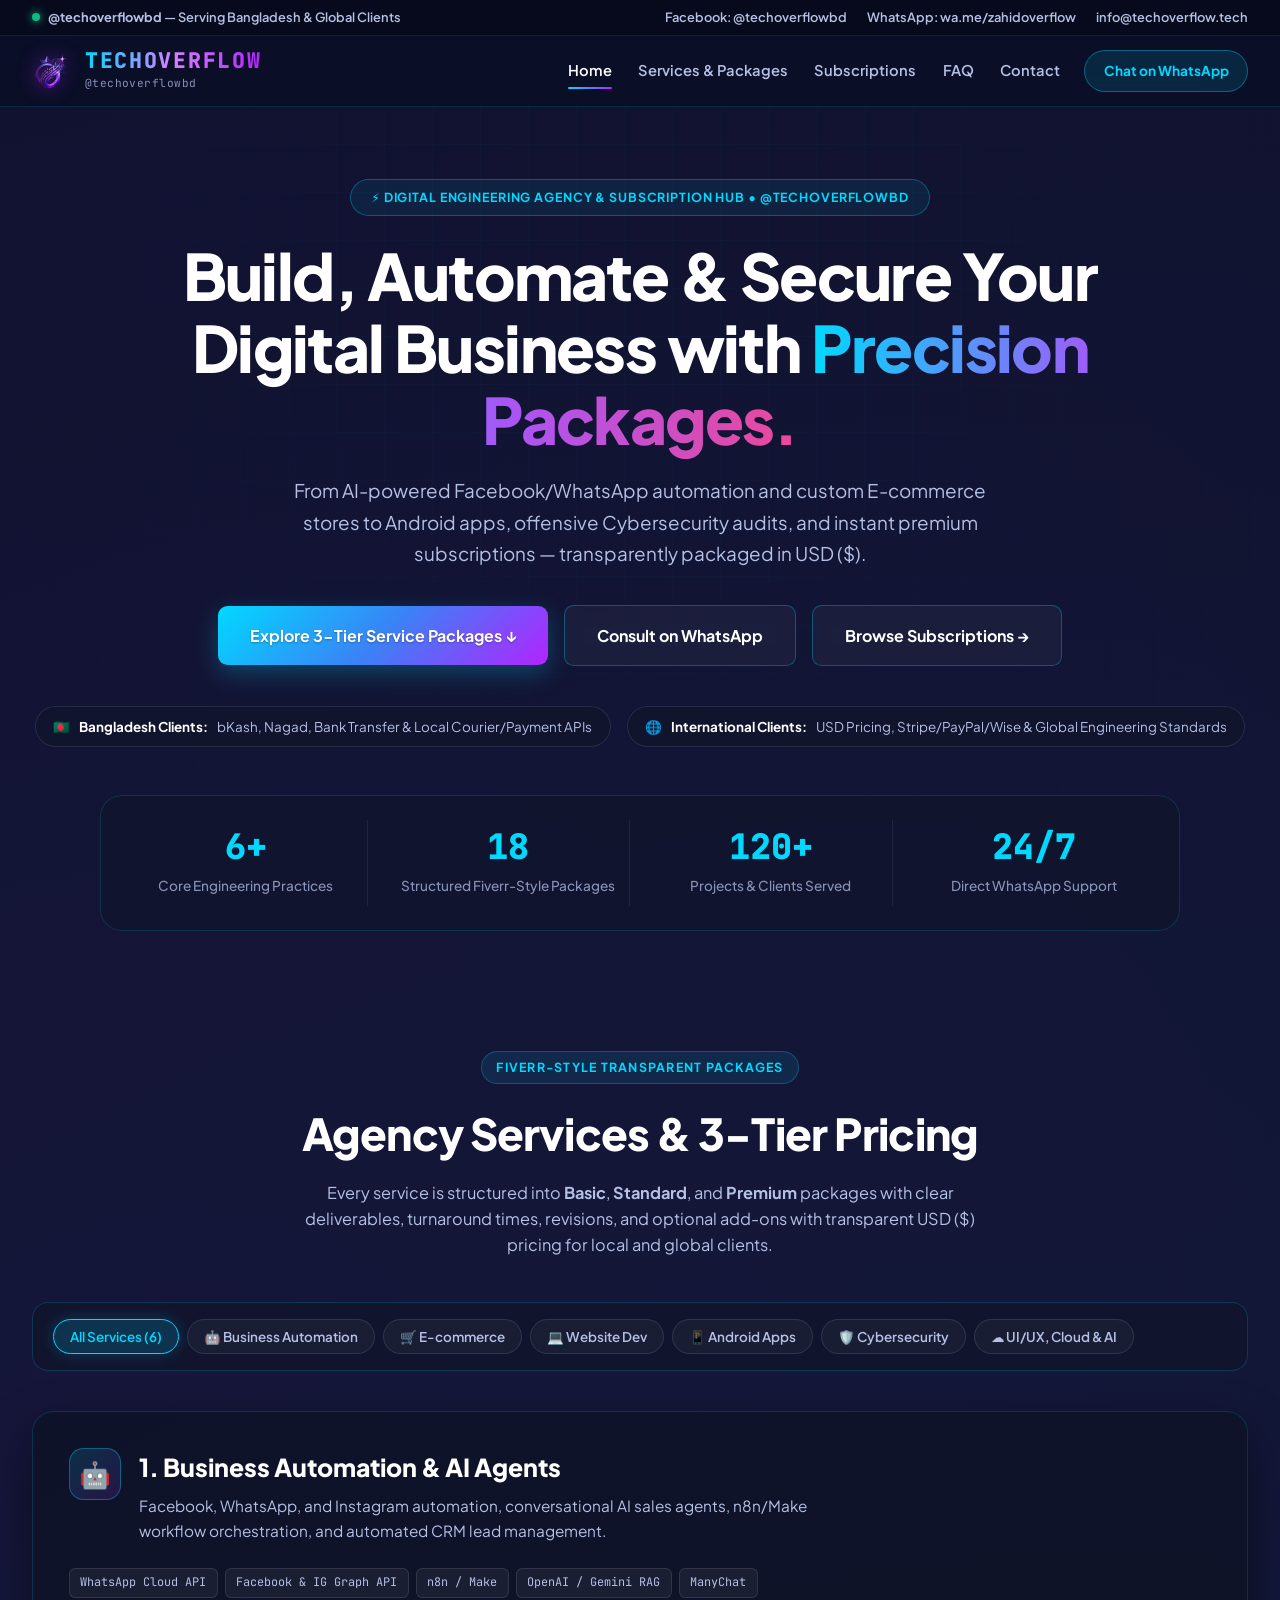
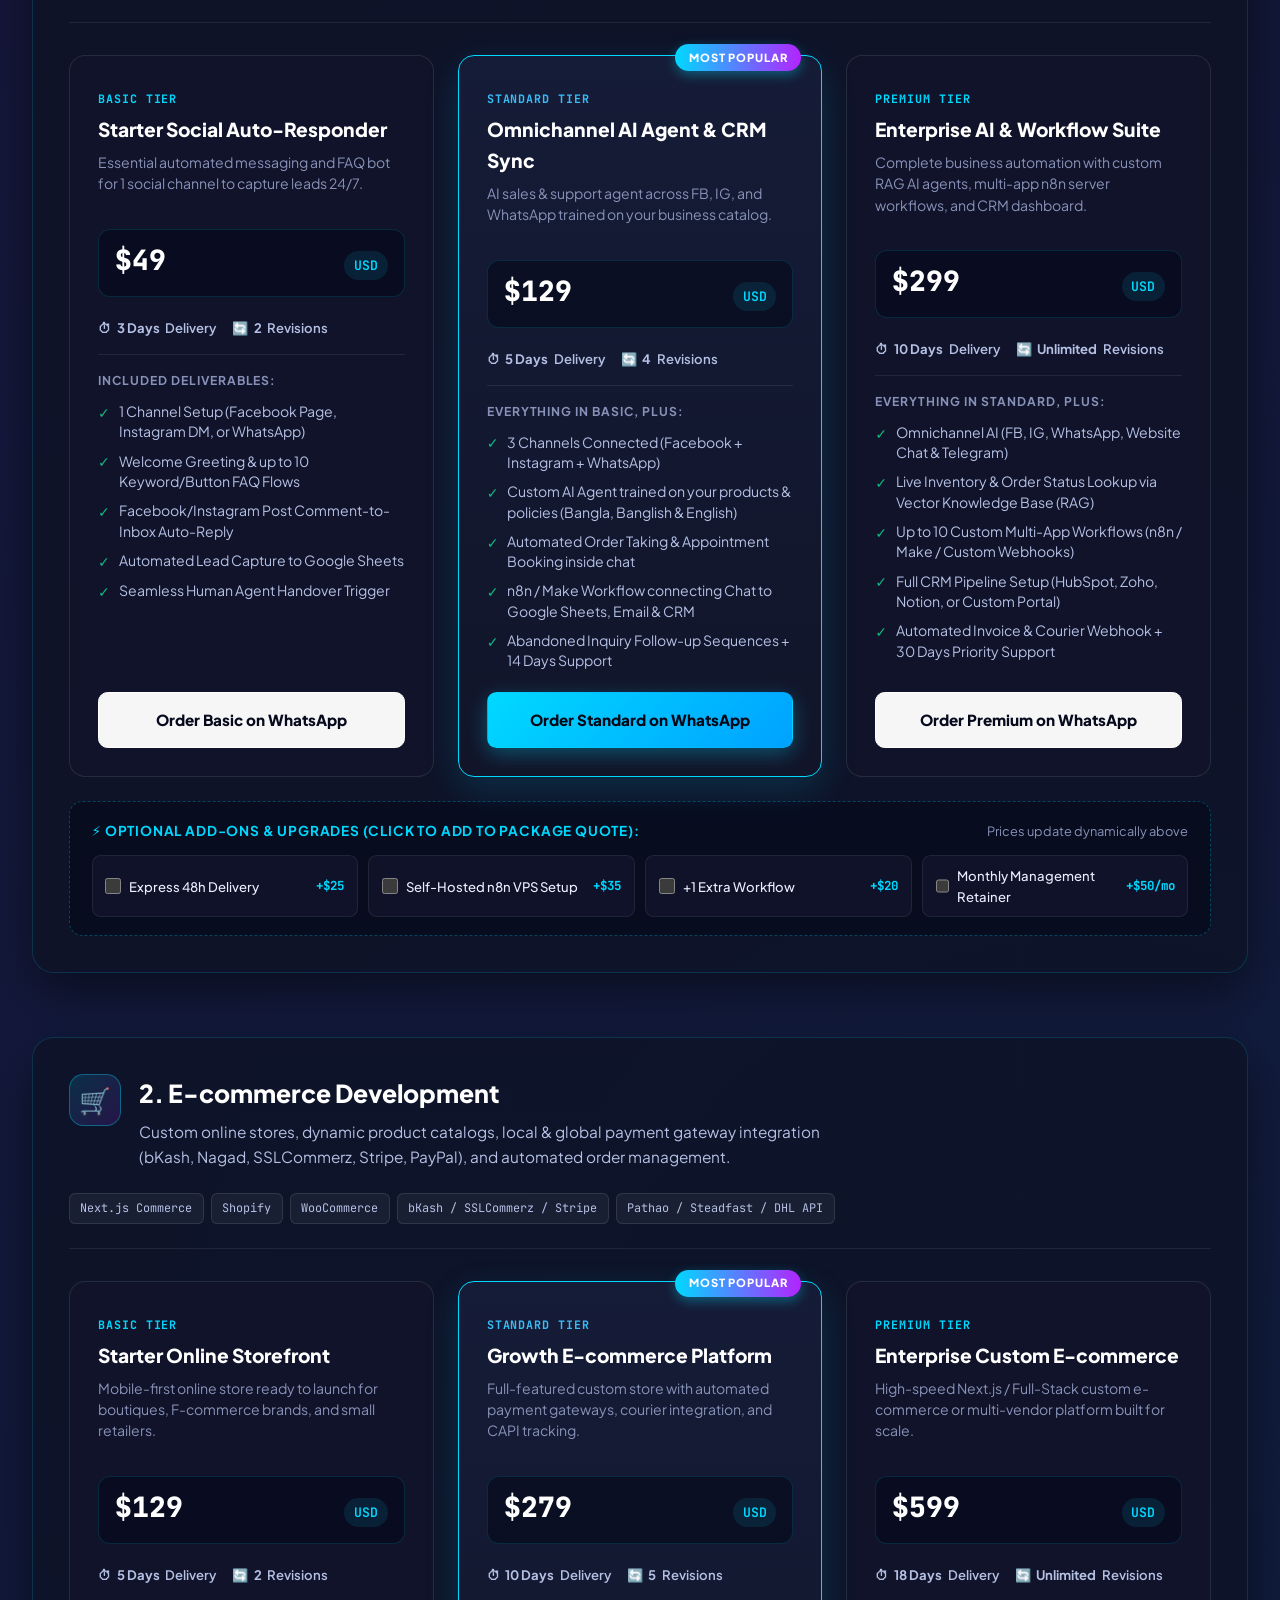
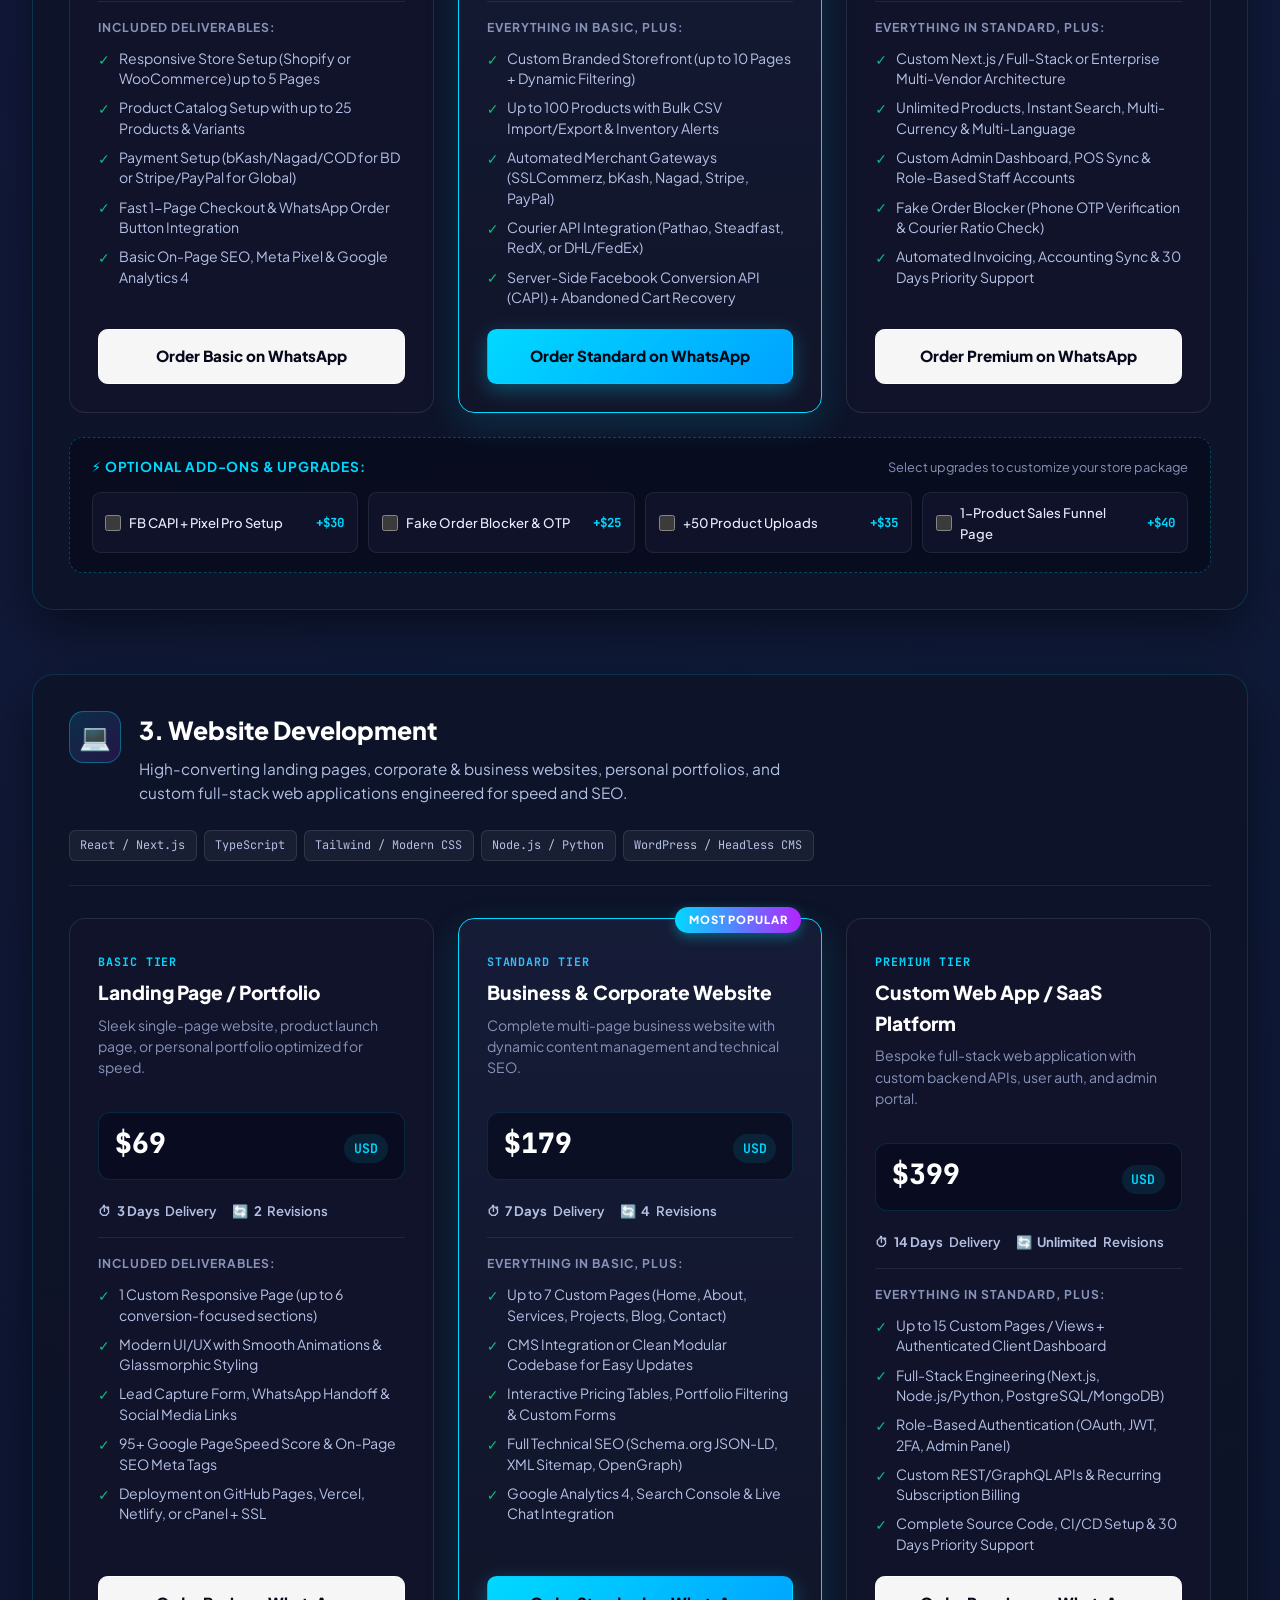
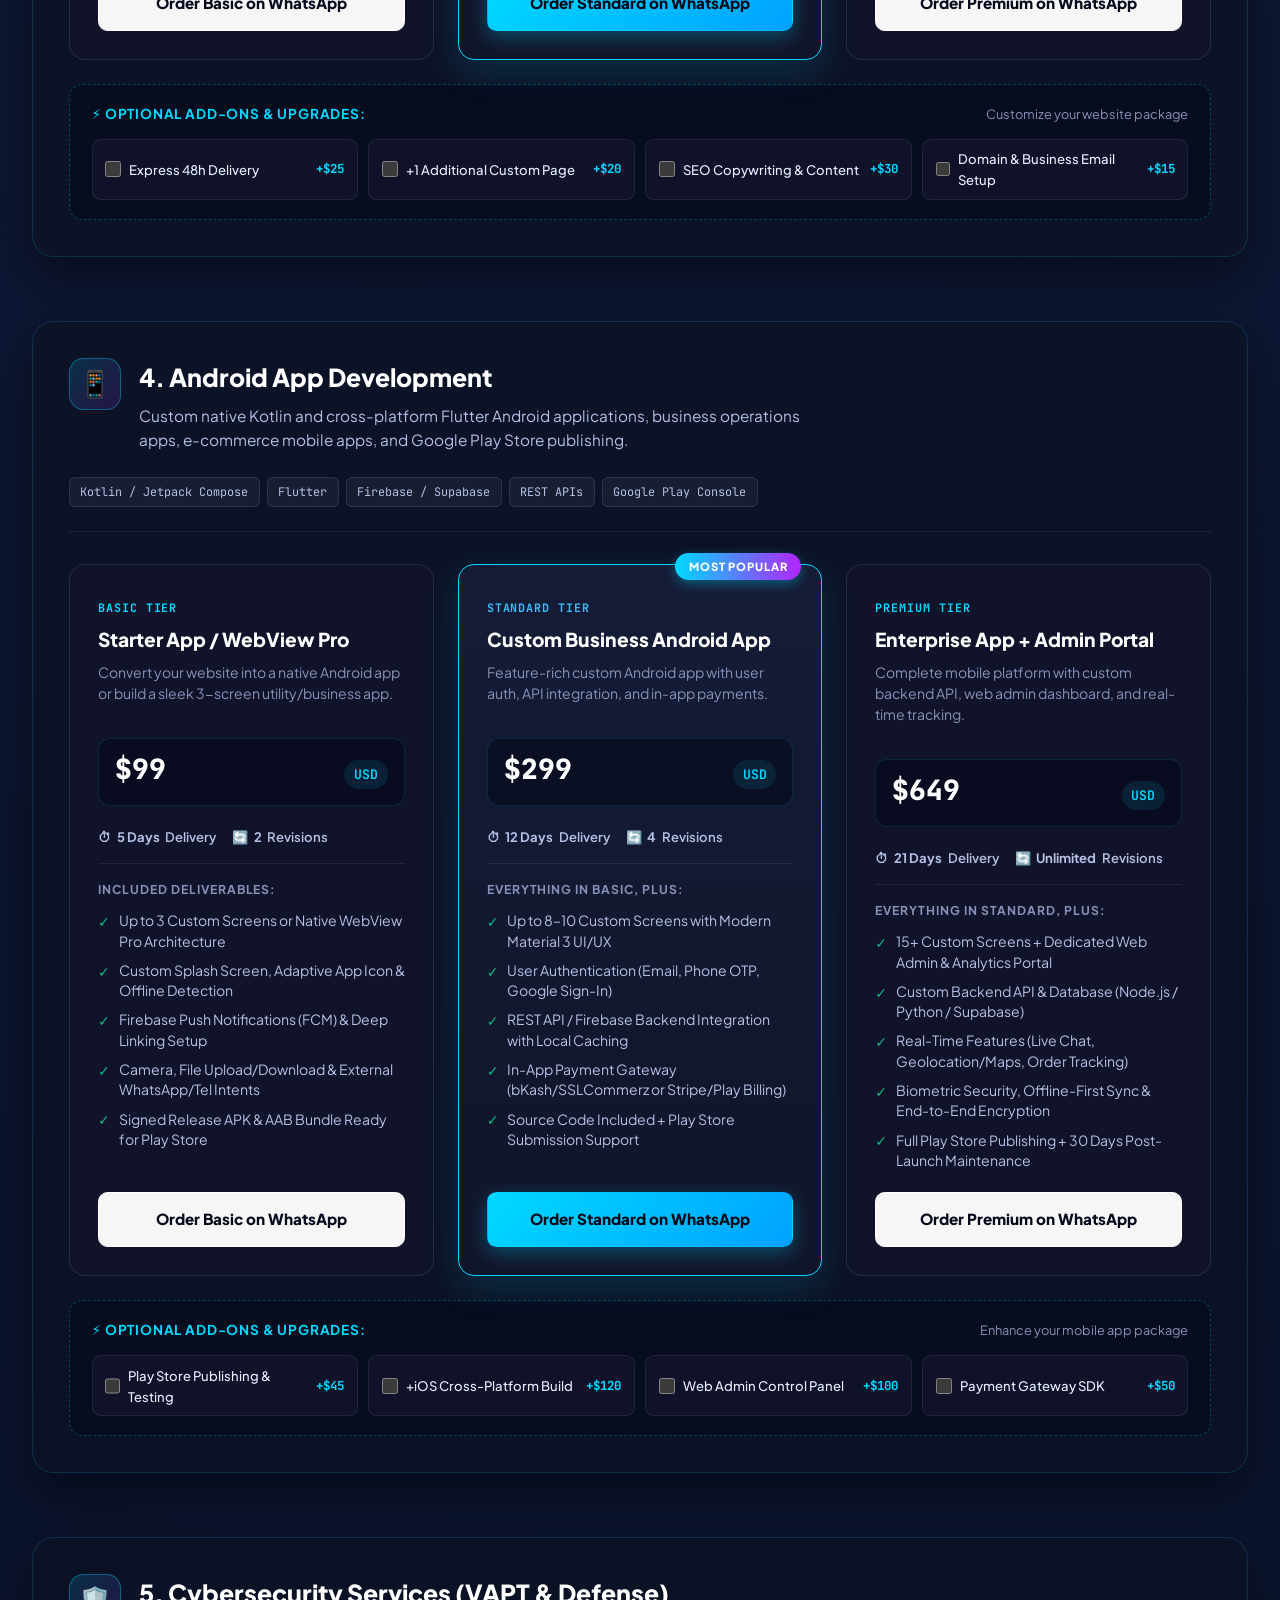
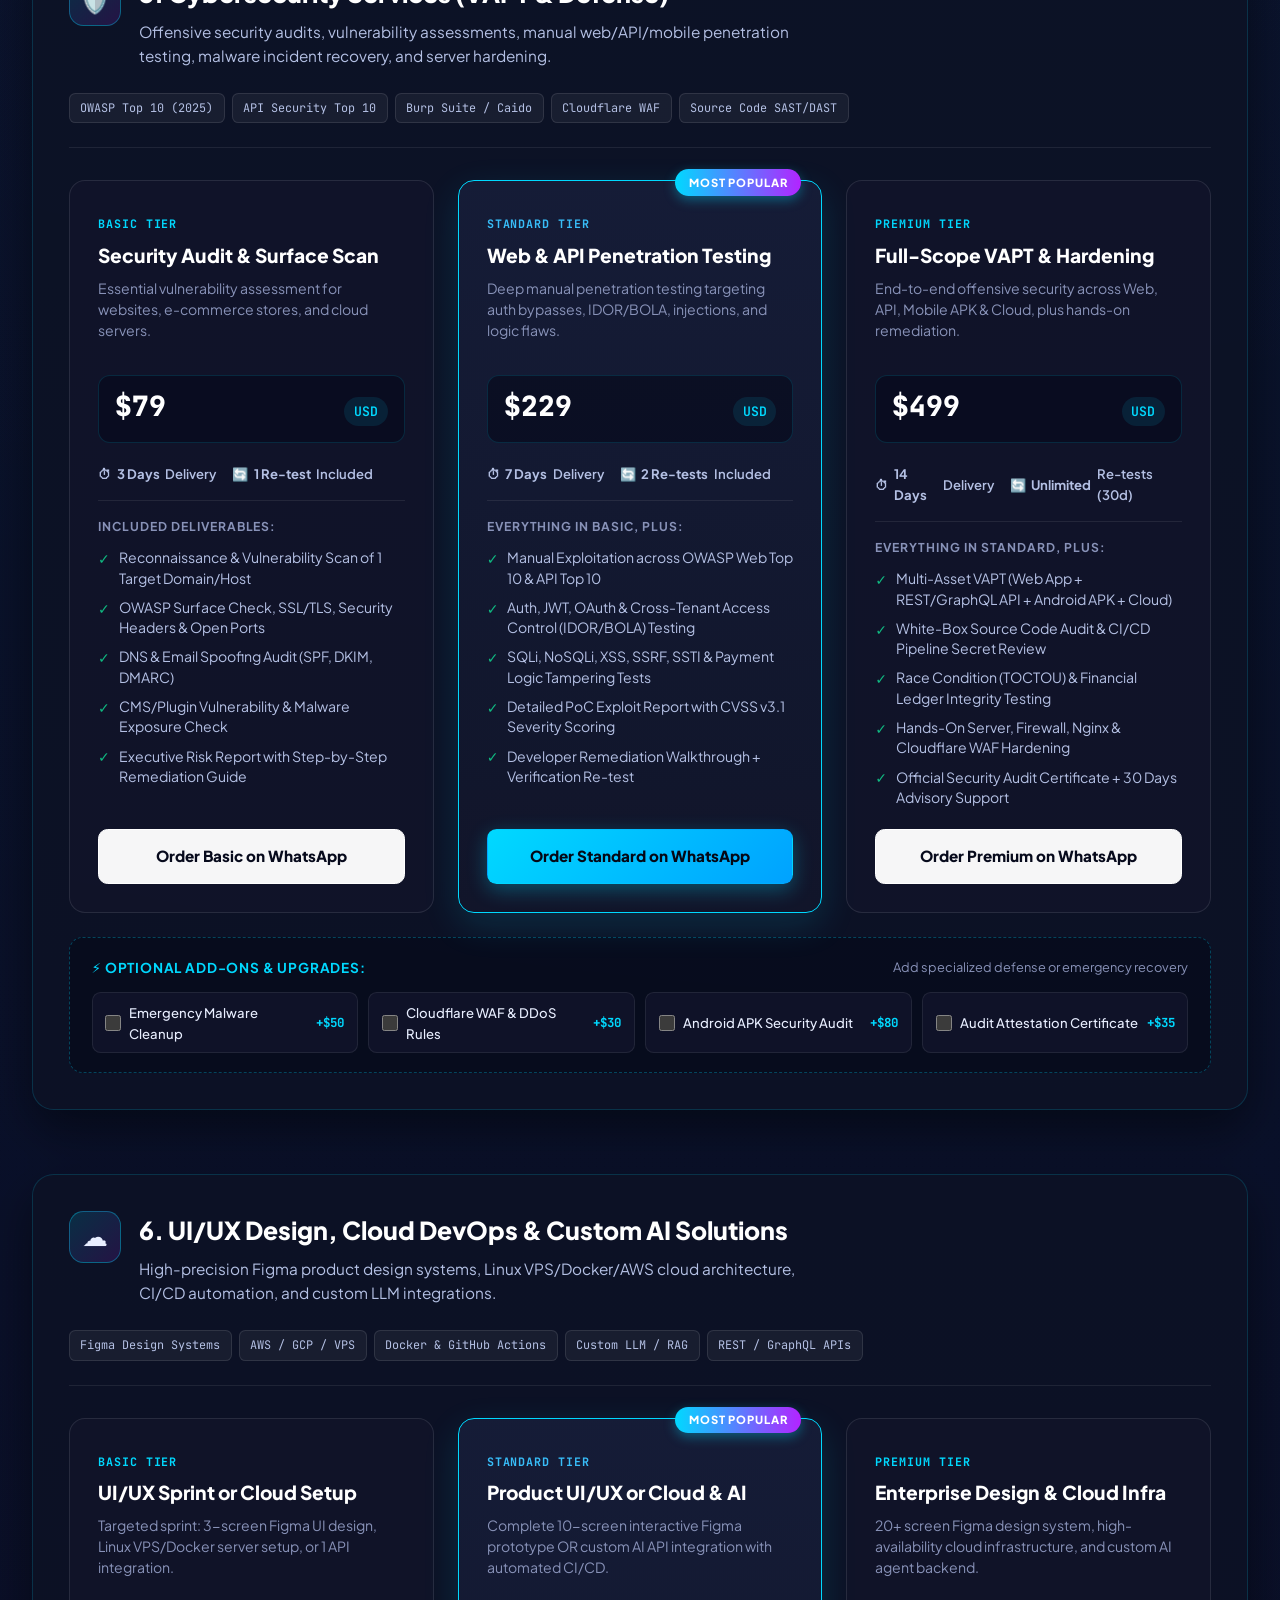
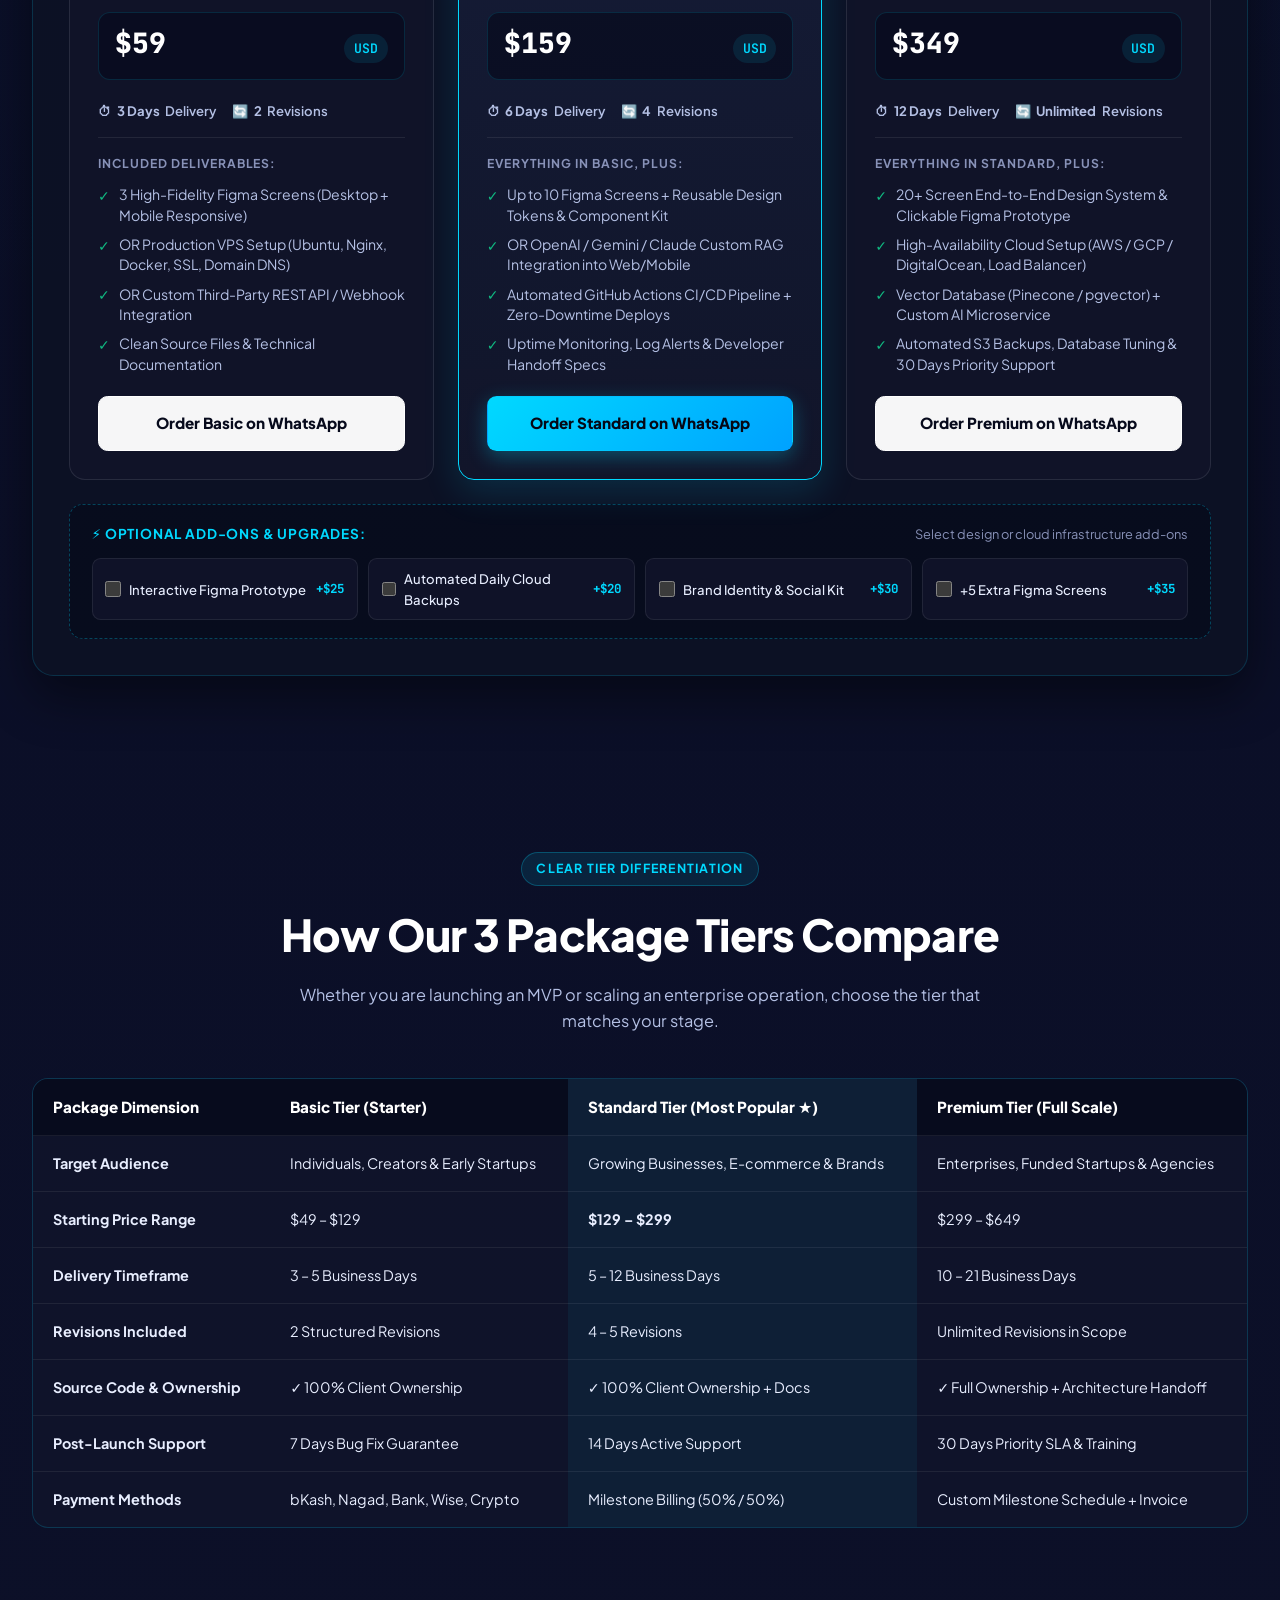
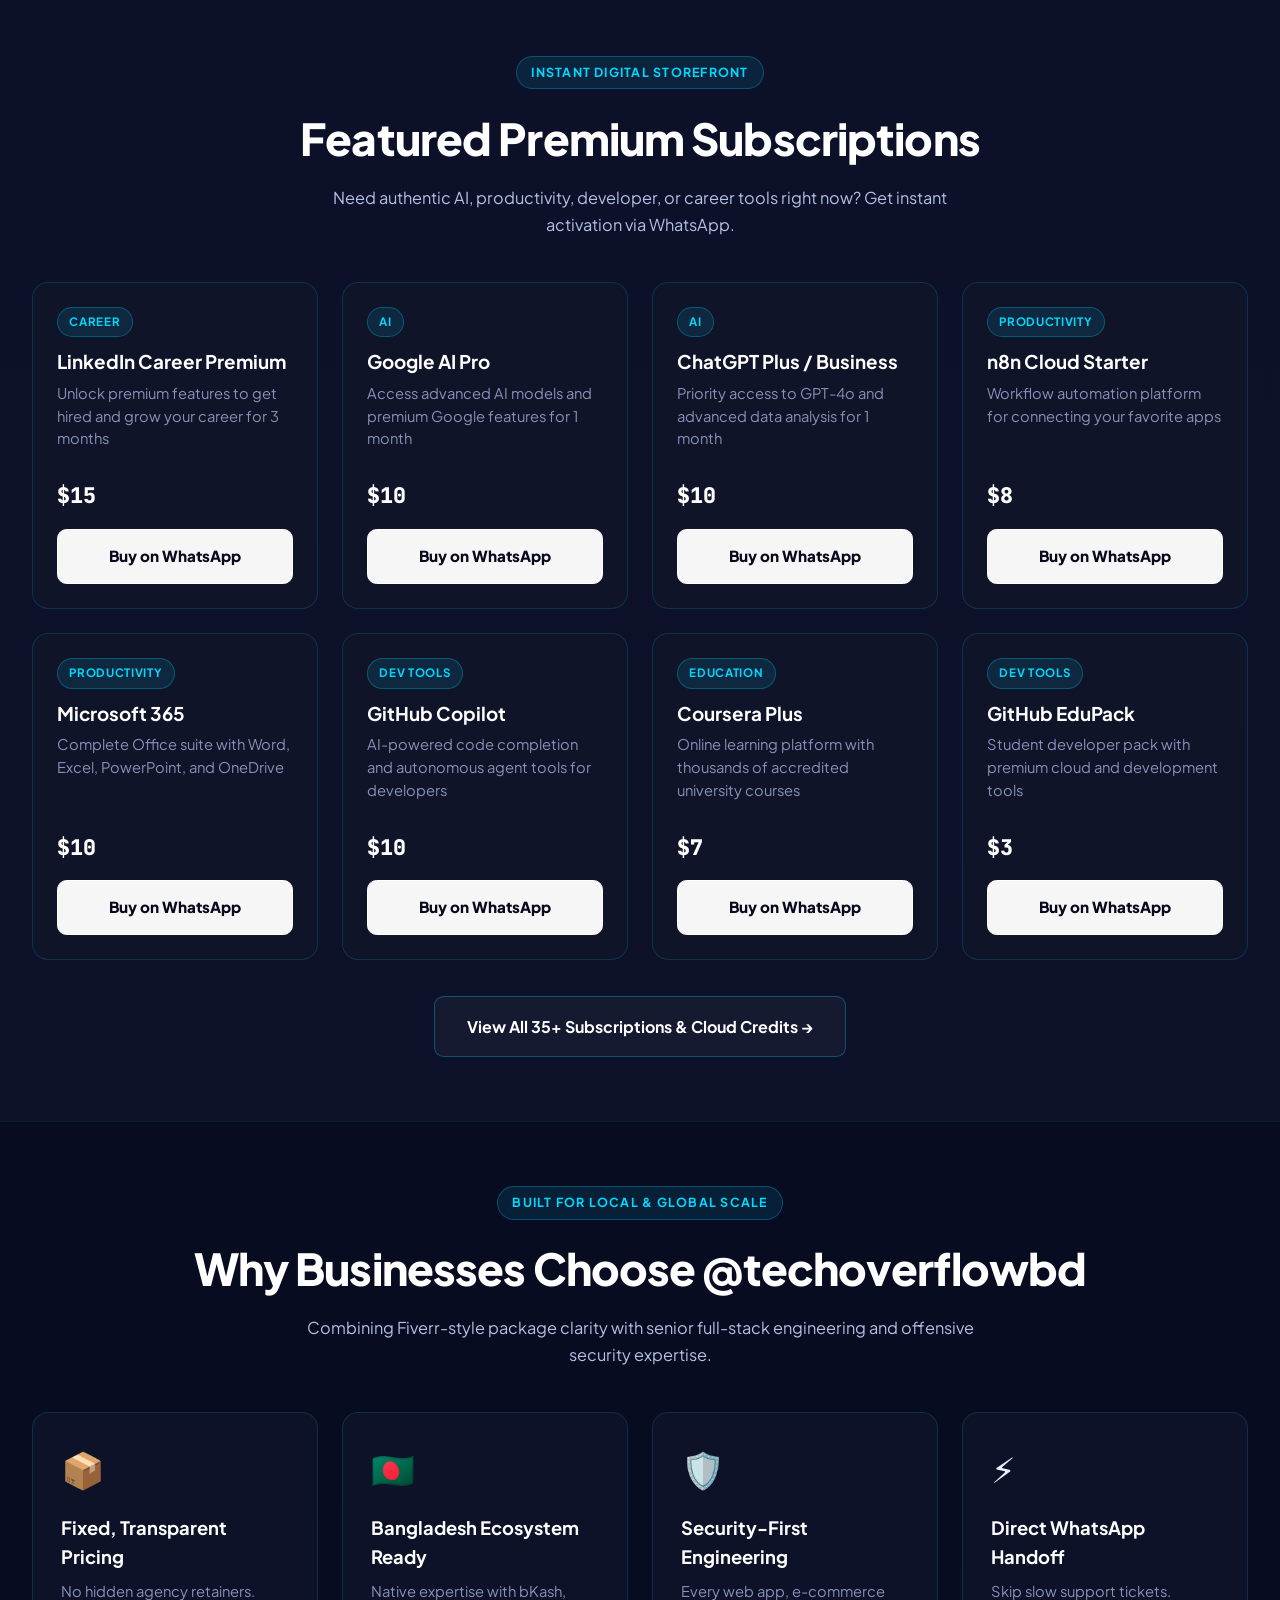
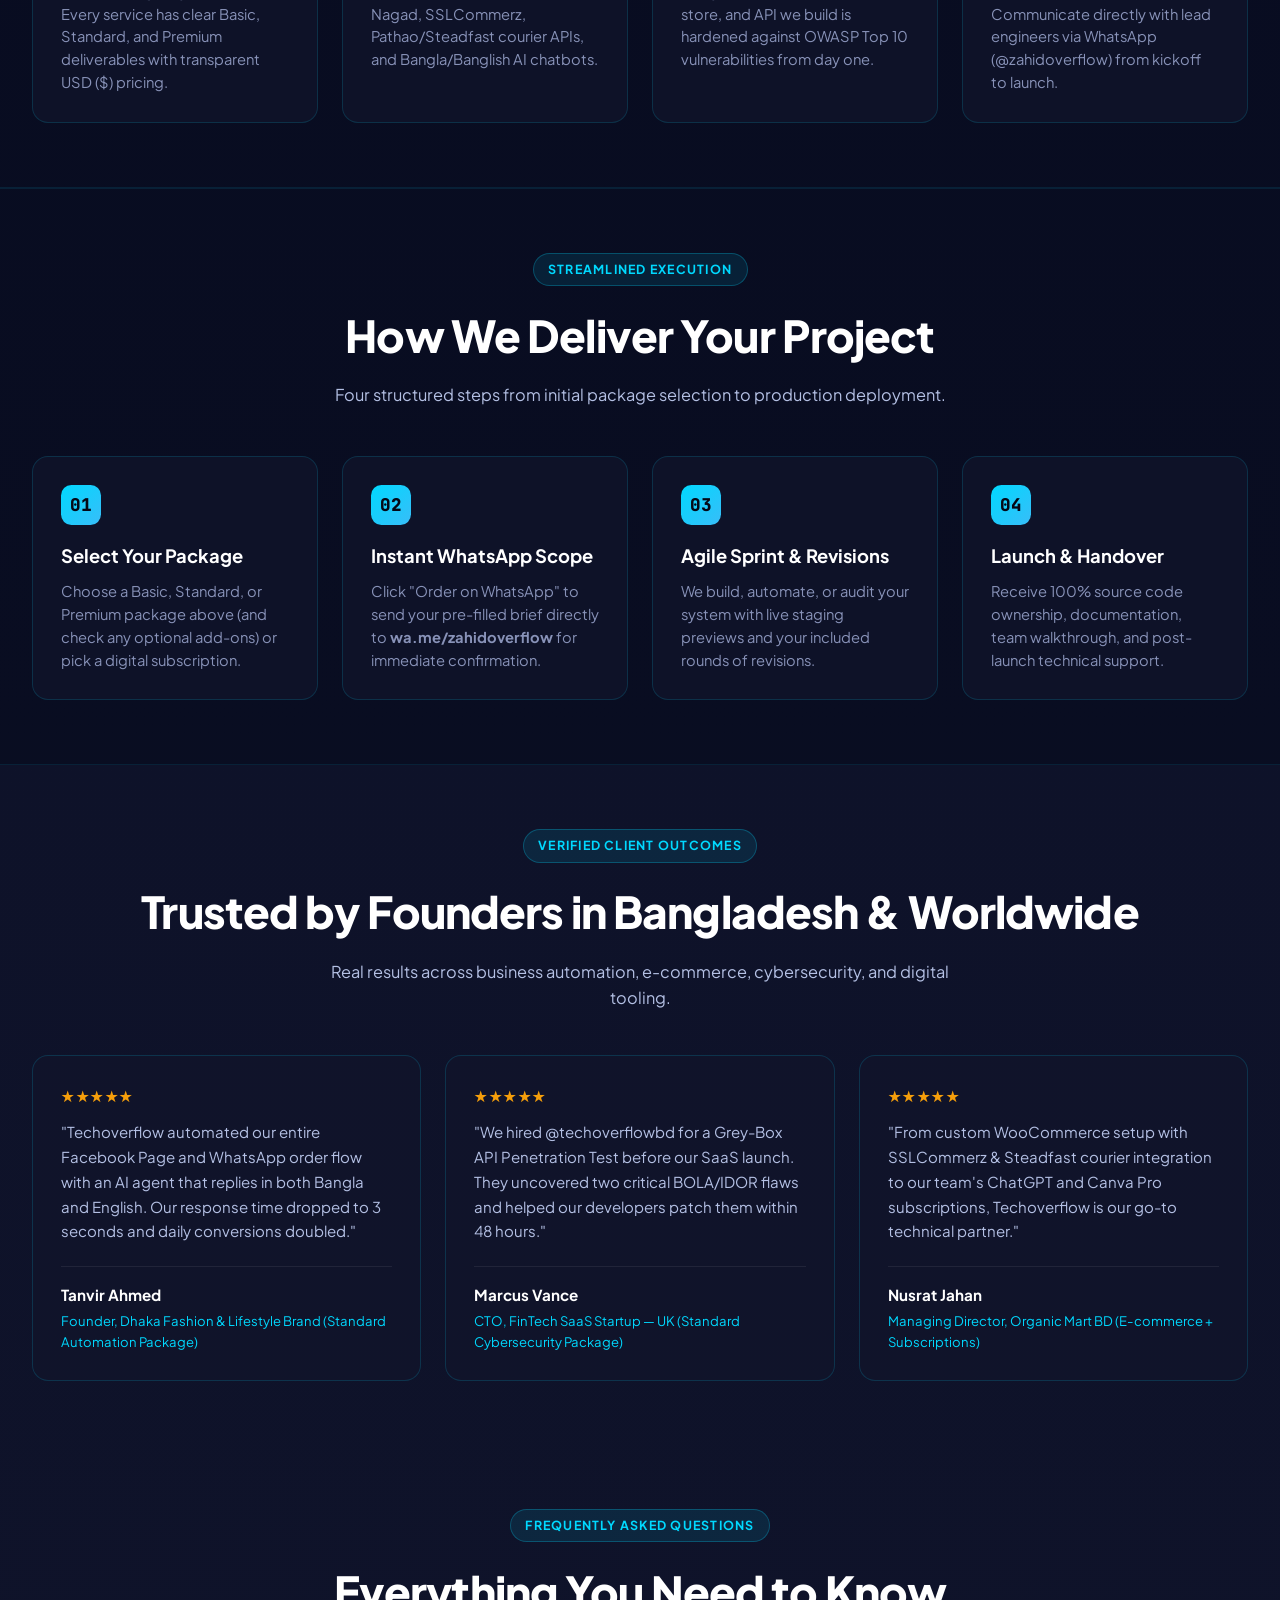
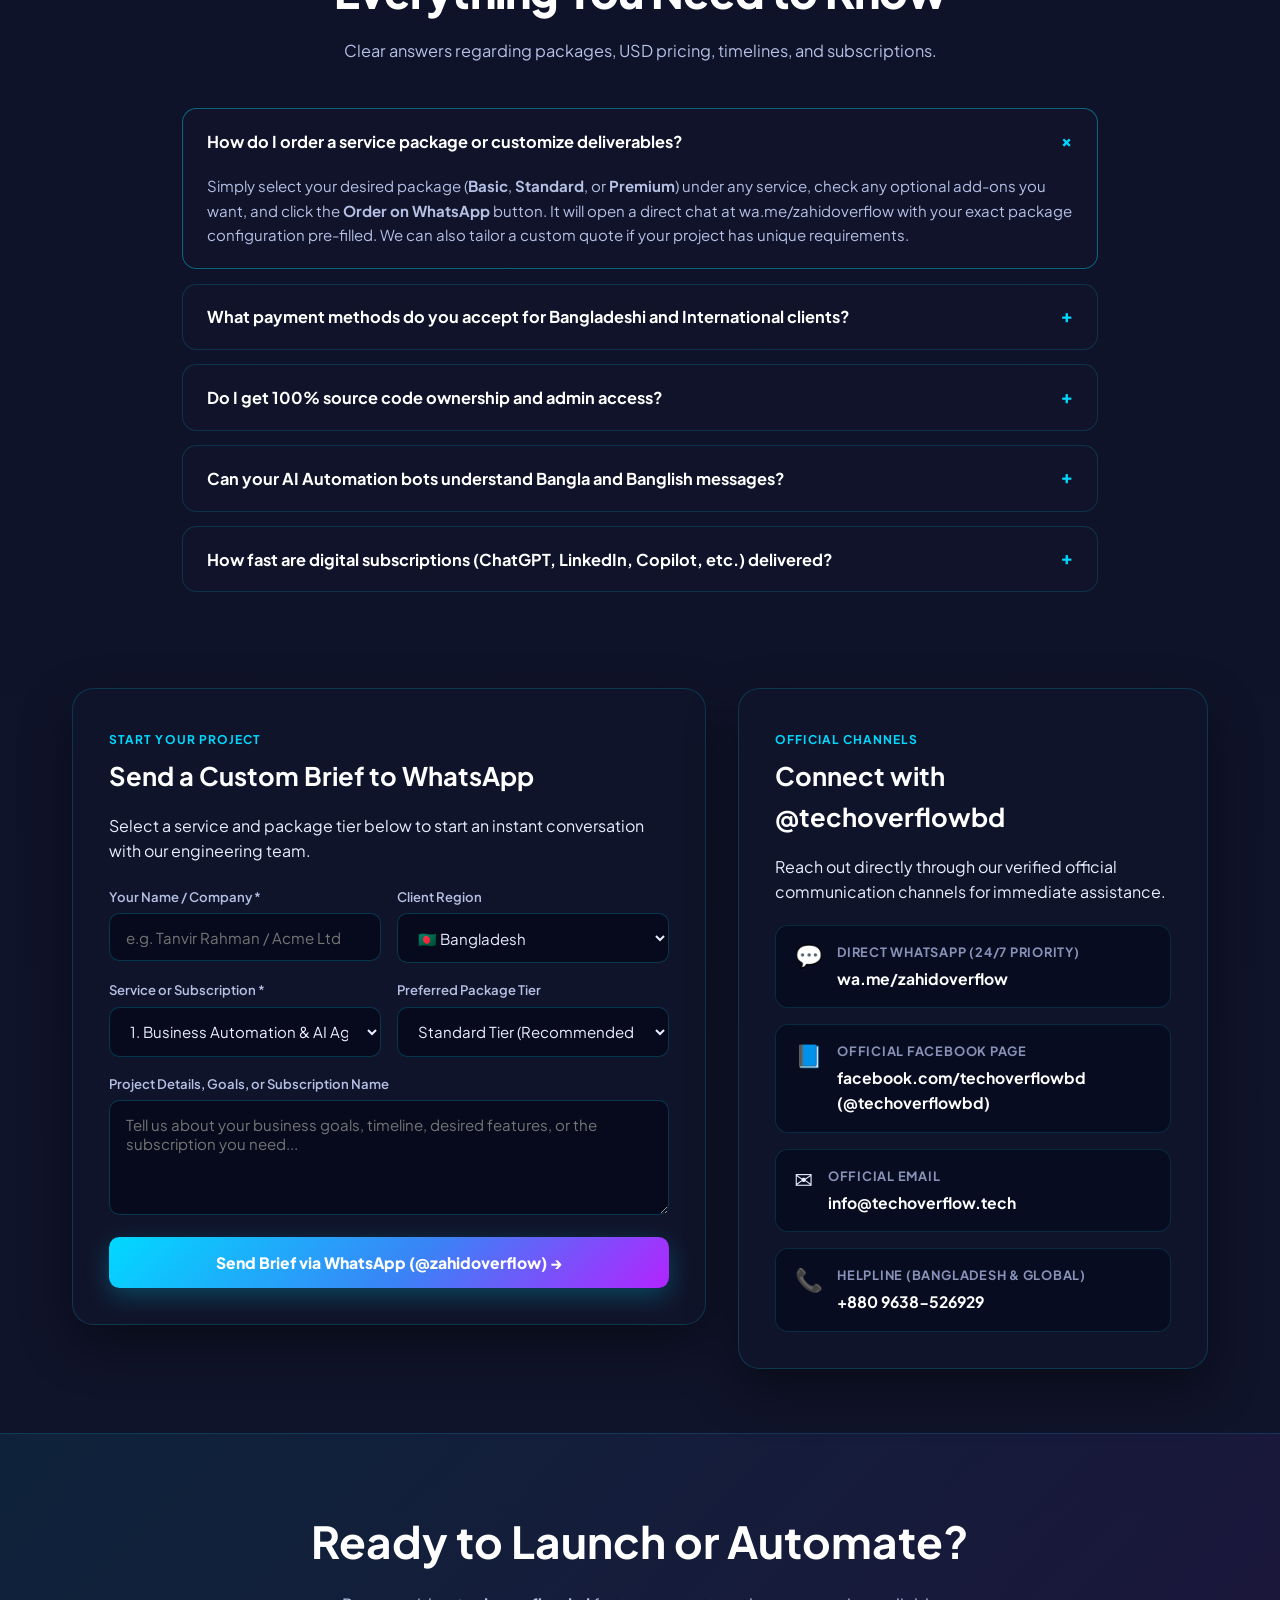
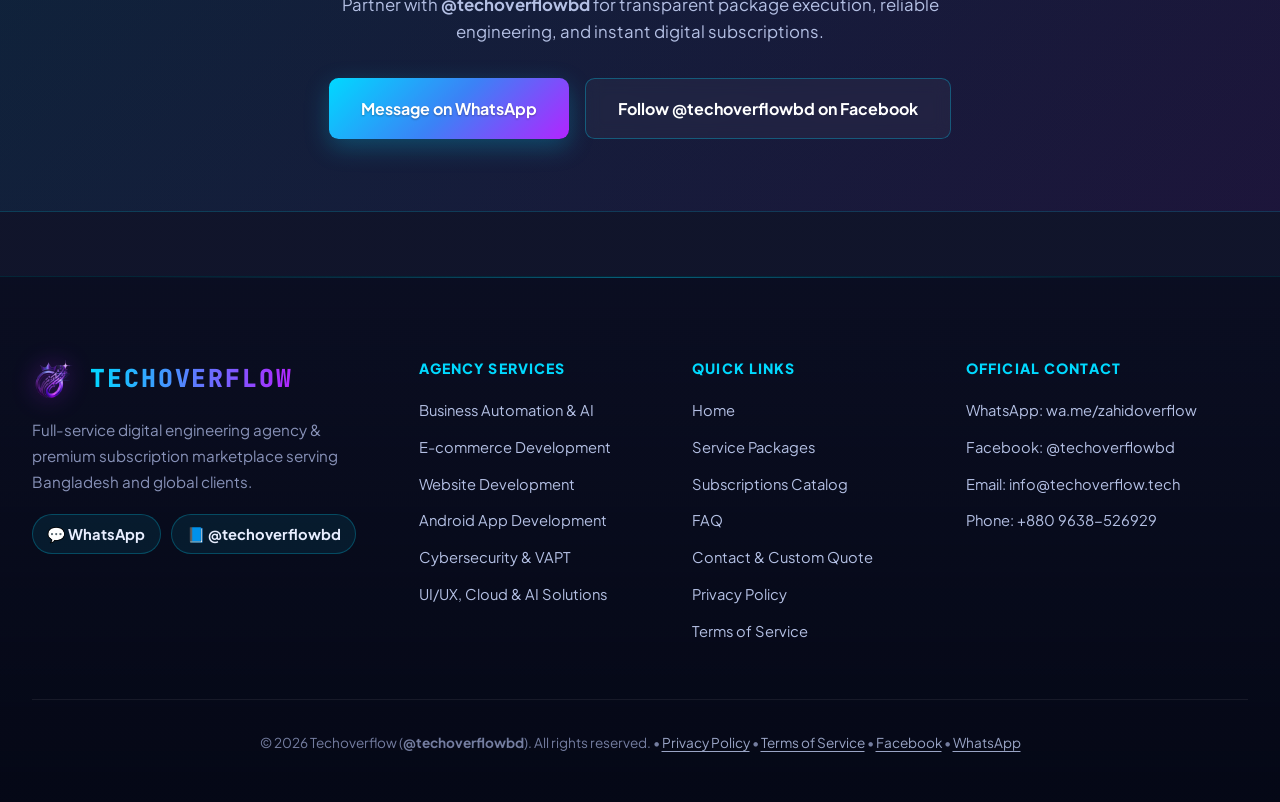
==== commit 8ac72712: "refactor(pricing): remove BDT currency and standardize all packages & subscriptions on USD ($)" ====
--- a/index.html
+++ b/index.html
@@ -8,7 +8,7 @@
     <title>Techoverflow (@techoverflowbd) — Digital Agency, Automation, Web, Apps, Cybersecurity &amp; Subscriptions</title>
     <link rel="canonical" href="https://techoverflow.tech/">
     <meta property="og:title" content="Techoverflow (@techoverflowbd) — Digital Agency &amp; Tech Solutions">
-    <meta property="og:description" content="Business Automation, E-commerce, Website &amp; Android App Development, Cybersecurity Audits, and Premium Subscriptions with transparent BDT &amp; USD packages.">
+    <meta property="og:description" content="Business Automation, E-commerce, Website &amp; Android App Development, Cybersecurity Audits, and Premium Subscriptions with transparent 3-tier USD packages.">
     <meta property="og:type" content="website">
     <meta property="og:url" content="https://techoverflow.tech/">
     <meta property="og:image" content="https://techoverflow.tech/assets/images/og-cover.svg">
@@ -20,7 +20,7 @@
     <link rel="shortcut icon" href="/favicon.ico">
     <link rel="apple-touch-icon" sizes="180x180" href="/assets/icons/apple-touch-icon.png">
     <link rel="manifest" href="/assets/icons/site.webmanifest">
-    <link rel="stylesheet" href="/style.css?v=3.2">
+    <link rel="stylesheet" href="/style.css?v=3.4">
     <script type="application/ld+json">
     {
       "@context": "https://schema.org",
@@ -31,7 +31,7 @@
       "logo": "https://techoverflow.tech/logo.png",
       "email": "info@techoverflow.tech",
       "telephone": "+8809638526929",
-      "priceRange": "৳4,500 - ৳60,000 / $49 - $649",
+      "priceRange": "$49 - $649",
       "sameAs": [
         "https://facebook.com/techoverflowbd",
         "https://wa.me/zahidoverflow"
@@ -48,7 +48,7 @@
         <div class="top-bar__inner">
             <div class="top-bar__badge">
                 <span class="status-dot"></span>
-                <span><strong>@techoverflowbd</strong> &mdash; Serving Bangladesh (BDT ৳) &amp; Global Clients (USD $)</span>
+                <span><strong>@techoverflowbd</strong> &mdash; Serving Bangladesh &amp; Global Clients</span>
             </div>
             <div class="top-bar__links">
                 <a href="https://facebook.com/techoverflowbd" target="_blank" rel="noopener noreferrer">Facebook: @techoverflowbd</a>
@@ -78,10 +78,6 @@
             </nav>
 
             <div class="header-actions">
-                <div class="currency-switcher" role="group" aria-label="Select Currency">
-                    <button type="button" class="currency-btn active" data-currency-switch="BDT" aria-pressed="true">🇧🇩 BDT (৳)</button>
-                    <button type="button" class="currency-btn" data-currency-switch="USD" aria-pressed="false">🌐 USD ($)</button>
-                </div>
                 <a href="https://wa.me/zahidoverflow?text=Hi%20%40techoverflowbd!%20I%27d%20like%20to%20discuss%20a%20project%20or%20service%20package."
                     target="_blank" rel="noopener noreferrer" class="btn-header">Chat on WhatsApp</a>
                 <button type="button" class="mobile-menu-toggle" aria-label="Toggle Menu" aria-expanded="false">☰</button>
@@ -97,7 +93,7 @@
                     <span>⚡ DIGITAL ENGINEERING AGENCY &amp; SUBSCRIPTION HUB &bull; @TECHOVERFLOWBD</span>
                 </div>
                 <h1>Build, Automate &amp; Secure Your Digital Business with <span class="text-gradient">Precision Packages.</span></h1>
-                <p class="hero-subtitle">From AI-powered Facebook/WhatsApp automation and custom E-commerce stores to Android apps, offensive Cybersecurity audits, and instant premium subscriptions &mdash; transparently packaged in BDT &amp; USD.</p>
+                <p class="hero-subtitle">From AI-powered Facebook/WhatsApp automation and custom E-commerce stores to Android apps, offensive Cybersecurity audits, and instant premium subscriptions &mdash; transparently packaged in USD ($).</p>
                 <div class="hero-cta">
                     <a href="#services" class="btn btn-primary btn-large">Explore 3-Tier Service Packages ↓</a>
                     <a href="https://wa.me/zahidoverflow?text=Hi%20%40techoverflowbd!%20I%20want%20to%20discuss%20a%20service%20package%20for%20my%20business."
@@ -136,7 +132,7 @@
             <div class="section-header">
                 <span class="section-eyebrow">Fiverr-Style Transparent Packages</span>
                 <h2>Agency Services &amp; 3-Tier Pricing</h2>
-                <p>Every service is structured into <strong>Basic</strong>, <strong>Standard</strong>, and <strong>Premium</strong> packages with clear deliverables, turnaround times, revisions, and optional add-ons for both Bangladeshi (BDT) and International (USD) clients.</p>
+                <p>Every service is structured into <strong>Basic</strong>, <strong>Standard</strong>, and <strong>Premium</strong> packages with clear deliverables, turnaround times, revisions, and optional add-ons with transparent USD ($) pricing for local and global clients.</p>
             </div>
 
             <!-- Interactive Filter & Currency Bar -->
@@ -150,13 +146,6 @@
                     <button type="button" class="filter-pill" data-service-filter="cybersecurity">🛡️ Cybersecurity</button>
                     <button type="button" class="filter-pill" data-service-filter="solutions">☁️ UI/UX, Cloud &amp; AI</button>
                 </div>
-                <div class="market-Pricing-toggle">
-                    <span>Market Currency:</span>
-                    <div class="currency-switcher" role="group" aria-label="Switch Package Currency">
-                        <button type="button" class="currency-btn active" data-currency-switch="BDT">🇧🇩 BDT (৳)</button>
-                        <button type="button" class="currency-btn" data-currency-switch="USD">🌐 USD ($)</button>
-                    </div>
-                </div>
             </div>
 
             <!-- ========================================================== -->
@@ -188,15 +177,15 @@
 
                 <div class="package-tiers-grid">
                     <!-- BASIC -->
-                    <div class="package-card" data-tier="Basic" data-package-title="Starter Social Auto-Responder" data-bdt="4500" data-usd="49" data-delivery="3 Days" data-tier-hidden="true">
+                    <div class="package-card" data-tier="Basic" data-package-title="Starter Social Auto-Responder" data-usd="49" data-delivery="3 Days" data-tier-hidden="true">
                         <div class="package-tier-Header">
                             <span class="tier-badge">Basic Tier</span>
                             <h4 class="package-name">Starter Social Auto-Responder</h4>
                             <p class="package-desc">Essential automated messaging and FAQ bot for 1 social channel to capture leads 24/7.</p>
                         </div>
                         <div class="package-pricing">
-                            <span class="price-primary">৳4,500 BDT</span>
-                            <span class="price-secondary">$49 USD</span>
+                            <span class="price-primary">$49</span>
+                            <span class="price-secondary">USD</span>
                         </div>
                         <div class="package-meta">
                             <span>⏱ <strong>3 Days</strong> Delivery</span>
@@ -214,7 +203,7 @@
                     </div>
 
                     <!-- STANDARD -->
-                    <div class="package-card package-card--popular" data-tier="Standard" data-package-title="Omnichannel AI Agent & Lead Pipeline" data-bdt="12500" data-usd="129" data-delivery="5 Days">
+                    <div class="package-card package-card--popular" data-tier="Standard" data-package-title="Omnichannel AI Agent & Lead Pipeline" data-usd="129" data-delivery="5 Days">
                         <span class="popular-ribbon">Most Popular</span>
                         <div class="package-tier-Header">
                             <span class="tier-badge">Standard Tier</span>
@@ -222,8 +211,8 @@
                             <p class="package-desc">AI sales &amp; support agent across FB, IG, and WhatsApp trained on your business catalog.</p>
                         </div>
                         <div class="package-pricing">
-                            <span class="price-primary">৳12,500 BDT</span>
-                            <span class="price-secondary">$129 USD</span>
+                            <span class="price-primary">$129</span>
+                            <span class="price-secondary">USD</span>
                         </div>
                         <div class="package-meta">
                             <span>⏱ <strong>5 Days</strong> Delivery</span>
@@ -241,15 +230,15 @@
                     </div>
 
                     <!-- PREMIUM -->
-                    <div class="package-card" data-tier="Premium" data-package-title="Enterprise AI Ecosystem & Full Workflow" data-bdt="28000" data-usd="299" data-delivery="10 Days" data-tier-hidden="true">
+                    <div class="package-card" data-tier="Premium" data-package-title="Enterprise AI Ecosystem & Full Workflow" data-usd="299" data-delivery="10 Days" data-tier-hidden="true">
                         <div class="package-tier-Header">
                             <span class="tier-badge">Premium Tier</span>
                             <h4 class="package-name">Enterprise AI &amp; Workflow Suite</h4>
                             <p class="package-desc">Complete business automation with custom RAG AI agents, multi-app n8n server workflows, and CRM dashboard.</p>
                         </div>
                         <div class="package-pricing">
-                            <span class="price-primary">৳28,000 BDT</span>
-                            <span class="price-secondary">$299 USD</span>
+                            <span class="price-primary">$299</span>
+                            <span class="price-secondary">USD</span>
                         </div>
                         <div class="package-meta">
                             <span>⏱ <strong>10 Days</strong> Delivery</span>
@@ -276,31 +265,31 @@
                     <div class="addons-grid">
                         <label class="addon-label">
                             <span class="addon-info">
-                                <input type="checkbox" class="addon-checkbox" data-addon-name="Express 48h Delivery" data-bdt="2500" data-usd="25">
+                                <input type="checkbox" class="addon-checkbox" data-addon-name="Express 48h Delivery" data-usd="25">
                                 <span>Express 48h Delivery</span>
                             </span>
-                            <span class="addon-price" data-bdt="2500" data-usd="25">+৳2,500 ($25)</span>
-                        </label>
-                        <label class="addon-label">
-                            <span class="addon-info">
-                                <input type="checkbox" class="addon-checkbox" data-addon-name="Self-Hosted n8n Cloud Server Setup" data-bdt="3500" data-usd="35">
+                            <span class="addon-price" data-usd="25">+$25</span>
+                        </label>
+                        <label class="addon-label">
+                            <span class="addon-info">
+                                <input type="checkbox" class="addon-checkbox" data-addon-name="Self-Hosted n8n Cloud Server Setup" data-usd="35">
                                 <span>Self-Hosted n8n VPS Setup</span>
                             </span>
-                            <span class="addon-price" data-bdt="3500" data-usd="35">+৳3,500 ($35)</span>
-                        </label>
-                        <label class="addon-label">
-                            <span class="addon-info">
-                                <input type="checkbox" class="addon-checkbox" data-addon-name="Extra Custom Automation Workflow" data-bdt="2000" data-usd="20">
+                            <span class="addon-price" data-usd="35">+$35</span>
+                        </label>
+                        <label class="addon-label">
+                            <span class="addon-info">
+                                <input type="checkbox" class="addon-checkbox" data-addon-name="Extra Custom Automation Workflow" data-usd="20">
                                 <span>+1 Extra Workflow</span>
                             </span>
-                            <span class="addon-price" data-bdt="2000" data-usd="20">+৳2,000 ($20)</span>
-                        </label>
-                        <label class="addon-label">
-                            <span class="addon-info">
-                                <input type="checkbox" class="addon-checkbox" data-addon-name="Monthly AI & Workflow Retainer" data-bdt="5000" data-usd="50">
+                            <span class="addon-price" data-usd="20">+$20</span>
+                        </label>
+                        <label class="addon-label">
+                            <span class="addon-info">
+                                <input type="checkbox" class="addon-checkbox" data-addon-name="Monthly AI & Workflow Retainer" data-usd="50">
                                 <span>Monthly Management Retainer</span>
                             </span>
-                            <span class="addon-price" data-bdt="5000" data-usd="50" data-suffix="/mo">+৳5,000/mo ($50)</span>
+                            <span class="addon-price" data-usd="50" data-suffix="/mo">+$50/mo</span>
                         </label>
                     </div>
                 </div>
@@ -335,15 +324,15 @@
 
                 <div class="package-tiers-grid">
                     <!-- BASIC -->
-                    <div class="package-card" data-tier="Basic" data-package-title="Starter Online Storefront" data-bdt="12000" data-usd="129" data-delivery="5 Days" data-tier-hidden="true">
+                    <div class="package-card" data-tier="Basic" data-package-title="Starter Online Storefront" data-usd="129" data-delivery="5 Days" data-tier-hidden="true">
                         <div class="package-tier-Header">
                             <span class="tier-badge">Basic Tier</span>
                             <h4 class="package-name">Starter Online Storefront</h4>
                             <p class="package-desc">Mobile-first online store ready to launch for boutiques, F-commerce brands, and small retailers.</p>
                         </div>
                         <div class="package-pricing">
-                            <span class="price-primary">৳12,000 BDT</span>
-                            <span class="price-secondary">$129 USD</span>
+                            <span class="price-primary">$129</span>
+                            <span class="price-secondary">USD</span>
                         </div>
                         <div class="package-meta">
                             <span>⏱ <strong>5 Days</strong> Delivery</span>
@@ -361,7 +350,7 @@
                     </div>
 
                     <!-- STANDARD -->
-                    <div class="package-card package-card--popular" data-tier="Standard" data-package-title="Growth E-commerce Platform" data-bdt="26000" data-usd="279" data-delivery="10 Days">
+                    <div class="package-card package-card--popular" data-tier="Standard" data-package-title="Growth E-commerce Platform" data-usd="279" data-delivery="10 Days">
                         <span class="popular-ribbon">Most Popular</span>
                         <div class="package-tier-Header">
                             <span class="tier-badge">Standard Tier</span>
@@ -369,8 +358,8 @@
                             <p class="package-desc">Full-featured custom store with automated payment gateways, courier integration, and CAPI tracking.</p>
                         </div>
                         <div class="package-pricing">
-                            <span class="price-primary">৳26,000 BDT</span>
-                            <span class="price-secondary">$279 USD</span>
+                            <span class="price-primary">$279</span>
+                            <span class="price-secondary">USD</span>
                         </div>
                         <div class="package-meta">
                             <span>⏱ <strong>10 Days</strong> Delivery</span>
@@ -388,15 +377,15 @@
                     </div>
 
                     <!-- PREMIUM -->
-                    <div class="package-card" data-tier="Premium" data-package-title="Enterprise Headless E-commerce Ecosystem" data-bdt="55000" data-usd="599" data-delivery="18 Days" data-tier-hidden="true">
+                    <div class="package-card" data-tier="Premium" data-package-title="Enterprise Headless E-commerce Ecosystem" data-usd="599" data-delivery="18 Days" data-tier-hidden="true">
                         <div class="package-tier-Header">
                             <span class="tier-badge">Premium Tier</span>
                             <h4 class="package-name">Enterprise Custom E-commerce</h4>
                             <p class="package-desc">High-speed Next.js / Full-Stack custom e-commerce or multi-vendor platform built for scale.</p>
                         </div>
                         <div class="package-pricing">
-                            <span class="price-primary">৳55,000 BDT</span>
-                            <span class="price-secondary">$599 USD</span>
+                            <span class="price-primary">$599</span>
+                            <span class="price-secondary">USD</span>
                         </div>
                         <div class="package-meta">
                             <span>⏱ <strong>18 Days</strong> Delivery</span>
@@ -423,31 +412,31 @@
                     <div class="addons-grid">
                         <label class="addon-label">
                             <span class="addon-info">
-                                <input type="checkbox" class="addon-checkbox" data-addon-name="Server-Side Facebook CAPI + GA4 Setup" data-bdt="3000" data-usd="30">
+                                <input type="checkbox" class="addon-checkbox" data-addon-name="Server-Side Facebook CAPI + GA4 Setup" data-usd="30">
                                 <span>FB CAPI + Pixel Pro Setup</span>
                             </span>
-                            <span class="addon-price" data-bdt="3000" data-usd="30">+৳3,000 ($30)</span>
-                        </label>
-                        <label class="addon-label">
-                            <span class="addon-info">
-                                <input type="checkbox" class="addon-checkbox" data-addon-name="Fake Order Blocker & OTP Verification" data-bdt="2500" data-usd="25">
+                            <span class="addon-price" data-usd="30">+$30</span>
+                        </label>
+                        <label class="addon-label">
+                            <span class="addon-info">
+                                <input type="checkbox" class="addon-checkbox" data-addon-name="Fake Order Blocker & OTP Verification" data-usd="25">
                                 <span>Fake Order Blocker &amp; OTP</span>
                             </span>
-                            <span class="addon-price" data-bdt="2500" data-usd="25">+৳2,500 ($25)</span>
-                        </label>
-                        <label class="addon-label">
-                            <span class="addon-info">
-                                <input type="checkbox" class="addon-checkbox" data-addon-name="50 Extra SEO Product Uploads" data-bdt="3500" data-usd="35">
+                            <span class="addon-price" data-usd="25">+$25</span>
+                        </label>
+                        <label class="addon-label">
+                            <span class="addon-info">
+                                <input type="checkbox" class="addon-checkbox" data-addon-name="50 Extra SEO Product Uploads" data-usd="35">
                                 <span>+50 Product Uploads</span>
                             </span>
-                            <span class="addon-price" data-bdt="3500" data-usd="35">+৳3,500 ($35)</span>
-                        </label>
-                        <label class="addon-label">
-                            <span class="addon-info">
-                                <input type="checkbox" class="addon-checkbox" data-addon-name="High-Converting Sales Funnel Page" data-bdt="4000" data-usd="40">
+                            <span class="addon-price" data-usd="35">+$35</span>
+                        </label>
+                        <label class="addon-label">
+                            <span class="addon-info">
+                                <input type="checkbox" class="addon-checkbox" data-addon-name="High-Converting Sales Funnel Page" data-usd="40">
                                 <span>1-Product Sales Funnel Page</span>
                             </span>
-                            <span class="addon-price" data-bdt="4000" data-usd="40">+৳4,000 ($40)</span>
+                            <span class="addon-price" data-usd="40">+$40</span>
                         </label>
                     </div>
                 </div>
@@ -482,15 +471,15 @@
 
                 <div class="package-tiers-grid">
                     <!-- BASIC -->
-                    <div class="package-card" data-tier="Basic" data-package-title="High-Converting Landing Page / Portfolio" data-bdt="6500" data-usd="69" data-delivery="3 Days" data-tier-hidden="true">
+                    <div class="package-card" data-tier="Basic" data-package-title="High-Converting Landing Page / Portfolio" data-usd="69" data-delivery="3 Days" data-tier-hidden="true">
                         <div class="package-tier-Header">
                             <span class="tier-badge">Basic Tier</span>
                             <h4 class="package-name">Landing Page / Portfolio</h4>
                             <p class="package-desc">Sleek single-page website, product launch page, or personal portfolio optimized for speed.</p>
                         </div>
                         <div class="package-pricing">
-                            <span class="price-primary">৳6,500 BDT</span>
-                            <span class="price-secondary">$69 USD</span>
+                            <span class="price-primary">$69</span>
+                            <span class="price-secondary">USD</span>
                         </div>
                         <div class="package-meta">
                             <span>⏱ <strong>3 Days</strong> Delivery</span>
@@ -508,7 +497,7 @@
                     </div>
 
                     <!-- STANDARD -->
-                    <div class="package-card package-card--popular" data-tier="Standard" data-package-title="Professional Business & Corporate Website" data-bdt="16500" data-usd="179" data-delivery="7 Days">
+                    <div class="package-card package-card--popular" data-tier="Standard" data-package-title="Professional Business & Corporate Website" data-usd="179" data-delivery="7 Days">
                         <span class="popular-ribbon">Most Popular</span>
                         <div class="package-tier-Header">
                             <span class="tier-badge">Standard Tier</span>
@@ -516,8 +505,8 @@
                             <p class="package-desc">Complete multi-page business website with dynamic content management and technical SEO.</p>
                         </div>
                         <div class="package-pricing">
-                            <span class="price-primary">৳16,500 BDT</span>
-                            <span class="price-secondary">$179 USD</span>
+                            <span class="price-primary">$179</span>
+                            <span class="price-secondary">USD</span>
                         </div>
                         <div class="package-meta">
                             <span>⏱ <strong>7 Days</strong> Delivery</span>
@@ -535,15 +524,15 @@
                     </div>
 
                     <!-- PREMIUM -->
-                    <div class="package-card" data-tier="Premium" data-package-title="Custom Web Application & SaaS Platform" data-bdt="38000" data-usd="399" data-delivery="14 Days" data-tier-hidden="true">
+                    <div class="package-card" data-tier="Premium" data-package-title="Custom Web Application & SaaS Platform" data-usd="399" data-delivery="14 Days" data-tier-hidden="true">
                         <div class="package-tier-Header">
                             <span class="tier-badge">Premium Tier</span>
                             <h4 class="package-name">Custom Web App / SaaS Platform</h4>
                             <p class="package-desc">Bespoke full-stack web application with custom backend APIs, user auth, and admin portal.</p>
                         </div>
                         <div class="package-pricing">
-                            <span class="price-primary">৳38,000 BDT</span>
-                            <span class="price-secondary">$399 USD</span>
+                            <span class="price-primary">$399</span>
+                            <span class="price-secondary">USD</span>
                         </div>
                         <div class="package-meta">
                             <span>⏱ <strong>14 Days</strong> Delivery</span>
@@ -570,31 +559,31 @@
                     <div class="addons-grid">
                         <label class="addon-label">
                             <span class="addon-info">
-                                <input type="checkbox" class="addon-checkbox" data-addon-name="Express 48h Delivery" data-bdt="2500" data-usd="25">
+                                <input type="checkbox" class="addon-checkbox" data-addon-name="Express 48h Delivery" data-usd="25">
                                 <span>Express 48h Delivery</span>
                             </span>
-                            <span class="addon-price" data-bdt="2500" data-usd="25">+৳2,500 ($25)</span>
-                        </label>
-                        <label class="addon-label">
-                            <span class="addon-info">
-                                <input type="checkbox" class="addon-checkbox" data-addon-name="Additional Custom Page" data-bdt="2000" data-usd="20">
+                            <span class="addon-price" data-usd="25">+$25</span>
+                        </label>
+                        <label class="addon-label">
+                            <span class="addon-info">
+                                <input type="checkbox" class="addon-checkbox" data-addon-name="Additional Custom Page" data-usd="20">
                                 <span>+1 Additional Custom Page</span>
                             </span>
-                            <span class="addon-price" data-bdt="2000" data-usd="20">+৳2,000 ($20)</span>
-                        </label>
-                        <label class="addon-label">
-                            <span class="addon-info">
-                                <input type="checkbox" class="addon-checkbox" data-addon-name="Professional Copywriting & SEO Content" data-bdt="3000" data-usd="30">
+                            <span class="addon-price" data-usd="20">+$20</span>
+                        </label>
+                        <label class="addon-label">
+                            <span class="addon-info">
+                                <input type="checkbox" class="addon-checkbox" data-addon-name="Professional Copywriting & SEO Content" data-usd="30">
                                 <span>SEO Copywriting &amp; Content</span>
                             </span>
-                            <span class="addon-price" data-bdt="3000" data-usd="30">+৳3,000 ($30)</span>
-                        </label>
-                        <label class="addon-label">
-                            <span class="addon-info">
-                                <input type="checkbox" class="addon-checkbox" data-addon-name="Custom Domain & Business Email Setup" data-bdt="1500" data-usd="15">
+                            <span class="addon-price" data-usd="30">+$30</span>
+                        </label>
+                        <label class="addon-label">
+                            <span class="addon-info">
+                                <input type="checkbox" class="addon-checkbox" data-addon-name="Custom Domain & Business Email Setup" data-usd="15">
                                 <span>Domain &amp; Business Email Setup</span>
                             </span>
-                            <span class="addon-price" data-bdt="1500" data-usd="15">+৳1,500 ($15)</span>
+                            <span class="addon-price" data-usd="15">+$15</span>
                         </label>
                     </div>
                 </div>
@@ -629,15 +618,15 @@
 
                 <div class="package-tiers-grid">
                     <!-- BASIC -->
-                    <div class="package-card" data-tier="Basic" data-package-title="Starter Android App / WebView Pro" data-bdt="10000" data-usd="99" data-delivery="5 Days" data-tier-hidden="true">
+                    <div class="package-card" data-tier="Basic" data-package-title="Starter Android App / WebView Pro" data-usd="99" data-delivery="5 Days" data-tier-hidden="true">
                         <div class="package-tier-Header">
                             <span class="tier-badge">Basic Tier</span>
                             <h4 class="package-name">Starter App / WebView Pro</h4>
                             <p class="package-desc">Convert your website into a native Android app or build a sleek 3-screen utility/business app.</p>
                         </div>
                         <div class="package-pricing">
-                            <span class="price-primary">৳10,000 BDT</span>
-                            <span class="price-secondary">$99 USD</span>
+                            <span class="price-primary">$99</span>
+                            <span class="price-secondary">USD</span>
                         </div>
                         <div class="package-meta">
                             <span>⏱ <strong>5 Days</strong> Delivery</span>
@@ -655,7 +644,7 @@
                     </div>
 
                     <!-- STANDARD -->
-                    <div class="package-card package-card--popular" data-tier="Standard" data-package-title="Custom Business / E-commerce Android App" data-bdt="28000" data-usd="299" data-delivery="12 Days">
+                    <div class="package-card package-card--popular" data-tier="Standard" data-package-title="Custom Business / E-commerce Android App" data-usd="299" data-delivery="12 Days">
                         <span class="popular-ribbon">Most Popular</span>
                         <div class="package-tier-Header">
                             <span class="tier-badge">Standard Tier</span>
@@ -663,8 +652,8 @@
                             <p class="package-desc">Feature-rich custom Android app with user auth, API integration, and in-app payments.</p>
                         </div>
                         <div class="package-pricing">
-                            <span class="price-primary">৳28,000 BDT</span>
-                            <span class="price-secondary">$299 USD</span>
+                            <span class="price-primary">$299</span>
+                            <span class="price-secondary">USD</span>
                         </div>
                         <div class="package-meta">
                             <span>⏱ <strong>12 Days</strong> Delivery</span>
@@ -682,15 +671,15 @@
                     </div>
 
                     <!-- PREMIUM -->
-                    <div class="package-card" data-tier="Premium" data-package-title="Full-Scale Android Ecosystem + Admin Panel" data-bdt="60000" data-usd="649" data-delivery="21 Days" data-tier-hidden="true">
+                    <div class="package-card" data-tier="Premium" data-package-title="Full-Scale Android Ecosystem + Admin Panel" data-usd="649" data-delivery="21 Days" data-tier-hidden="true">
                         <div class="package-tier-Header">
                             <span class="tier-badge">Premium Tier</span>
                             <h4 class="package-name">Enterprise App + Admin Portal</h4>
                             <p class="package-desc">Complete mobile platform with custom backend API, web admin dashboard, and real-time tracking.</p>
                         </div>
                         <div class="package-pricing">
-                            <span class="price-primary">৳60,000 BDT</span>
-                            <span class="price-secondary">$649 USD</span>
+                            <span class="price-primary">$649</span>
+                            <span class="price-secondary">USD</span>
                         </div>
                         <div class="package-meta">
                             <span>⏱ <strong>21 Days</strong> Delivery</span>
@@ -717,31 +706,31 @@
                     <div class="addons-grid">
                         <label class="addon-label">
                             <span class="addon-info">
-                                <input type="checkbox" class="addon-checkbox" data-addon-name="Play Store Publishing & Closed Testing" data-bdt="4000" data-usd="45">
+                                <input type="checkbox" class="addon-checkbox" data-addon-name="Play Store Publishing & Closed Testing" data-usd="45">
                                 <span>Play Store Publishing &amp; Testing</span>
                             </span>
-                            <span class="addon-price" data-bdt="4000" data-usd="45">+৳4,000 ($45)</span>
-                        </label>
-                        <label class="addon-label">
-                            <span class="addon-info">
-                                <input type="checkbox" class="addon-checkbox" data-addon-name="iOS Cross-Platform Build (Flutter)" data-bdt="12000" data-usd="120">
+                            <span class="addon-price" data-usd="45">+$45</span>
+                        </label>
+                        <label class="addon-label">
+                            <span class="addon-info">
+                                <input type="checkbox" class="addon-checkbox" data-addon-name="iOS Cross-Platform Build (Flutter)" data-usd="120">
                                 <span>+iOS Cross-Platform Build</span>
                             </span>
-                            <span class="addon-price" data-bdt="12000" data-usd="120">+৳12,000 ($120)</span>
-                        </label>
-                        <label class="addon-label">
-                            <span class="addon-info">
-                                <input type="checkbox" class="addon-checkbox" data-addon-name="Custom Web Admin Dashboard" data-bdt="10000" data-usd="100">
+                            <span class="addon-price" data-usd="120">+$120</span>
+                        </label>
+                        <label class="addon-label">
+                            <span class="addon-info">
+                                <input type="checkbox" class="addon-checkbox" data-addon-name="Custom Web Admin Dashboard" data-usd="100">
                                 <span>Web Admin Control Panel</span>
                             </span>
-                            <span class="addon-price" data-bdt="10000" data-usd="100">+৳10,000 ($100)</span>
-                        </label>
-                        <label class="addon-label">
-                            <span class="addon-info">
-                                <input type="checkbox" class="addon-checkbox" data-addon-name="bKash / SSLCommerz / Stripe SDK" data-bdt="4500" data-usd="50">
+                            <span class="addon-price" data-usd="100">+$100</span>
+                        </label>
+                        <label class="addon-label">
+                            <span class="addon-info">
+                                <input type="checkbox" class="addon-checkbox" data-addon-name="bKash / SSLCommerz / Stripe SDK" data-usd="50">
                                 <span>Payment Gateway SDK</span>
                             </span>
-                            <span class="addon-price" data-bdt="4500" data-usd="50">+৳4,500 ($50)</span>
+                            <span class="addon-price" data-usd="50">+$50</span>
                         </label>
                     </div>
                 </div>
@@ -776,15 +765,15 @@
 
                 <div class="package-tiers-grid">
                     <!-- BASIC -->
-                    <div class="package-card" data-tier="Basic" data-package-title="Security Audit & Vulnerability Assessment" data-bdt="7500" data-usd="79" data-delivery="3 Days" data-tier-hidden="true">
+                    <div class="package-card" data-tier="Basic" data-package-title="Security Audit & Vulnerability Assessment" data-usd="79" data-delivery="3 Days" data-tier-hidden="true">
                         <div class="package-tier-Header">
                             <span class="tier-badge">Basic Tier</span>
                             <h4 class="package-name">Security Audit &amp; Surface Scan</h4>
                             <p class="package-desc">Essential vulnerability assessment for websites, e-commerce stores, and cloud servers.</p>
                         </div>
                         <div class="package-pricing">
-                            <span class="price-primary">৳7,500 BDT</span>
-                            <span class="price-secondary">$79 USD</span>
+                            <span class="price-primary">$79</span>
+                            <span class="price-secondary">USD</span>
                         </div>
                         <div class="package-meta">
                             <span>⏱ <strong>3 Days</strong> Delivery</span>
@@ -802,7 +791,7 @@
                     </div>
 
                     <!-- STANDARD -->
-                    <div class="package-card package-card--popular" data-tier="Standard" data-package-title="Grey-Box Web & API Penetration Testing" data-bdt="22000" data-usd="229" data-delivery="7 Days">
+                    <div class="package-card package-card--popular" data-tier="Standard" data-package-title="Grey-Box Web & API Penetration Testing" data-usd="229" data-delivery="7 Days">
                         <span class="popular-ribbon">Most Popular</span>
                         <div class="package-tier-Header">
                             <span class="tier-badge">Standard Tier</span>
@@ -810,8 +799,8 @@
                             <p class="package-desc">Deep manual penetration testing targeting auth bypasses, IDOR/BOLA, injections, and logic flaws.</p>
                         </div>
                         <div class="package-pricing">
-                            <span class="price-primary">৳22,000 BDT</span>
-                            <span class="price-secondary">$229 USD</span>
+                            <span class="price-primary">$229</span>
+                            <span class="price-secondary">USD</span>
                         </div>
                         <div class="package-meta">
                             <span>⏱ <strong>7 Days</strong> Delivery</span>
@@ -829,15 +818,15 @@
                     </div>
 
                     <!-- PREMIUM -->
-                    <div class="package-card" data-tier="Premium" data-package-title="Full-Scope Red Team VAPT & Hardening" data-bdt="48000" data-usd="499" data-delivery="14 Days" data-tier-hidden="true">
+                    <div class="package-card" data-tier="Premium" data-package-title="Full-Scope Red Team VAPT & Hardening" data-usd="499" data-delivery="14 Days" data-tier-hidden="true">
                         <div class="package-tier-Header">
                             <span class="tier-badge">Premium Tier</span>
                             <h4 class="package-name">Full-Scope VAPT &amp; Hardening</h4>
                             <p class="package-desc">End-to-end offensive security across Web, API, Mobile APK &amp; Cloud, plus hands-on remediation.</p>
                         </div>
                         <div class="package-pricing">
-                            <span class="price-primary">৳48,000 BDT</span>
-                            <span class="price-secondary">$499 USD</span>
+                            <span class="price-primary">$499</span>
+                            <span class="price-secondary">USD</span>
                         </div>
                         <div class="package-meta">
                             <span>⏱ <strong>14 Days</strong> Delivery</span>
@@ -864,31 +853,31 @@
                     <div class="addons-grid">
                         <label class="addon-label">
                             <span class="addon-info">
-                                <input type="checkbox" class="addon-checkbox" data-addon-name="Emergency Hacked Site & Malware Recovery" data-bdt="5000" data-usd="50">
+                                <input type="checkbox" class="addon-checkbox" data-addon-name="Emergency Hacked Site & Malware Recovery" data-usd="50">
                                 <span>Emergency Malware Cleanup</span>
                             </span>
-                            <span class="addon-price" data-bdt="5000" data-usd="50">+৳5,000 ($50)</span>
-                        </label>
-                        <label class="addon-label">
-                            <span class="addon-info">
-                                <input type="checkbox" class="addon-checkbox" data-addon-name="Cloudflare WAF & DDoS Protection Setup" data-bdt="3000" data-usd="30">
+                            <span class="addon-price" data-usd="50">+$50</span>
+                        </label>
+                        <label class="addon-label">
+                            <span class="addon-info">
+                                <input type="checkbox" class="addon-checkbox" data-addon-name="Cloudflare WAF & DDoS Protection Setup" data-usd="30">
                                 <span>Cloudflare WAF &amp; DDoS Rules</span>
                             </span>
-                            <span class="addon-price" data-bdt="3000" data-usd="30">+৳3,000 ($30)</span>
-                        </label>
-                        <label class="addon-label">
-                            <span class="addon-info">
-                                <input type="checkbox" class="addon-checkbox" data-addon-name="Android APK Reverse Engineering Audit" data-bdt="8000" data-usd="80">
+                            <span class="addon-price" data-usd="30">+$30</span>
+                        </label>
+                        <label class="addon-label">
+                            <span class="addon-info">
+                                <input type="checkbox" class="addon-checkbox" data-addon-name="Android APK Reverse Engineering Audit" data-usd="80">
                                 <span>Android APK Security Audit</span>
                             </span>
-                            <span class="addon-price" data-bdt="8000" data-usd="80">+৳8,000 ($80)</span>
-                        </label>
-                        <label class="addon-label">
-                            <span class="addon-info">
-                                <input type="checkbox" class="addon-checkbox" data-addon-name="Formal Security Attestation Certificate" data-bdt="3500" data-usd="35">
+                            <span class="addon-price" data-usd="80">+$80</span>
+                        </label>
+                        <label class="addon-label">
+                            <span class="addon-info">
+                                <input type="checkbox" class="addon-checkbox" data-addon-name="Formal Security Attestation Certificate" data-usd="35">
                                 <span>Audit Attestation Certificate</span>
                             </span>
-                            <span class="addon-price" data-bdt="3500" data-usd="35">+৳3,500 ($35)</span>
+                            <span class="addon-price" data-usd="35">+$35</span>
                         </label>
                     </div>
                 </div>
@@ -923,15 +912,15 @@
 
                 <div class="package-tiers-grid">
                     <!-- BASIC -->
-                    <div class="package-card" data-tier="Basic" data-package-title="UI/UX Sprint, Cloud Setup, or API Fix" data-bdt="5500" data-usd="59" data-delivery="3 Days" data-tier-hidden="true">
+                    <div class="package-card" data-tier="Basic" data-package-title="UI/UX Sprint, Cloud Setup, or API Fix" data-usd="59" data-delivery="3 Days" data-tier-hidden="true">
                         <div class="package-tier-Header">
                             <span class="tier-badge">Basic Tier</span>
                             <h4 class="package-name">UI/UX Sprint or Cloud Setup</h4>
                             <p class="package-desc">Targeted sprint: 3-screen Figma UI design, Linux VPS/Docker server setup, or 1 API integration.</p>
                         </div>
                         <div class="package-pricing">
-                            <span class="price-primary">৳5,500 BDT</span>
-                            <span class="price-secondary">$59 USD</span>
+                            <span class="price-primary">$59</span>
+                            <span class="price-secondary">USD</span>
                         </div>
                         <div class="package-meta">
                             <span>⏱ <strong>3 Days</strong> Delivery</span>
@@ -948,7 +937,7 @@
                     </div>
 
                     <!-- STANDARD -->
-                    <div class="package-card package-card--popular" data-tier="Standard" data-package-title="Product UI/UX System or Cloud CI/CD" data-bdt="15000" data-usd="159" data-delivery="6 Days">
+                    <div class="package-card package-card--popular" data-tier="Standard" data-package-title="Product UI/UX System or Cloud CI/CD" data-usd="159" data-delivery="6 Days">
                         <span class="popular-ribbon">Most Popular</span>
                         <div class="package-tier-Header">
                             <span class="tier-badge">Standard Tier</span>
@@ -956,8 +945,8 @@
                             <p class="package-desc">Complete 10-screen interactive Figma prototype OR custom AI API integration with automated CI/CD.</p>
                         </div>
                         <div class="package-pricing">
-                            <span class="price-primary">৳15,000 BDT</span>
-                            <span class="price-secondary">$159 USD</span>
+                            <span class="price-primary">$159</span>
+                            <span class="price-secondary">USD</span>
                         </div>
                         <div class="package-meta">
                             <span>⏱ <strong>6 Days</strong> Delivery</span>
@@ -974,15 +963,15 @@
                     </div>
 
                     <!-- PREMIUM -->
-                    <div class="package-card" data-tier="Premium" data-package-title="Full Design System, Cloud Cluster & AI Backend" data-bdt="32000" data-usd="349" data-delivery="12 Days" data-tier-hidden="true">
+                    <div class="package-card" data-tier="Premium" data-package-title="Full Design System, Cloud Cluster & AI Backend" data-usd="349" data-delivery="12 Days" data-tier-hidden="true">
                         <div class="package-tier-Header">
                             <span class="tier-badge">Premium Tier</span>
                             <h4 class="package-name">Enterprise Design &amp; Cloud Infra</h4>
                             <p class="package-desc">20+ screen Figma design system, high-availability cloud infrastructure, and custom AI agent backend.</p>
                         </div>
                         <div class="package-pricing">
-                            <span class="price-primary">৳32,000 BDT</span>
-                            <span class="price-secondary">$349 USD</span>
+                            <span class="price-primary">$349</span>
+                            <span class="price-secondary">USD</span>
                         </div>
                         <div class="package-meta">
                             <span>⏱ <strong>12 Days</strong> Delivery</span>
@@ -1008,31 +997,31 @@
                     <div class="addons-grid">
                         <label class="addon-label">
                             <span class="addon-info">
-                                <input type="checkbox" class="addon-checkbox" data-addon-name="Interactive Clickable Figma Prototype" data-bdt="2500" data-usd="25">
+                                <input type="checkbox" class="addon-checkbox" data-addon-name="Interactive Clickable Figma Prototype" data-usd="25">
                                 <span>Interactive Figma Prototype</span>
                             </span>
-                            <span class="addon-price" data-bdt="2500" data-usd="25">+৳2,500 ($25)</span>
-                        </label>
-                        <label class="addon-label">
-                            <span class="addon-info">
-                                <input type="checkbox" class="addon-checkbox" data-addon-name="Automated Daily Cloud Backups" data-bdt="2000" data-usd="20">
+                            <span class="addon-price" data-usd="25">+$25</span>
+                        </label>
+                        <label class="addon-label">
+                            <span class="addon-info">
+                                <input type="checkbox" class="addon-checkbox" data-addon-name="Automated Daily Cloud Backups" data-usd="20">
                                 <span>Automated Daily Cloud Backups</span>
                             </span>
-                            <span class="addon-price" data-bdt="2000" data-usd="20">+৳2,000 ($20)</span>
-                        </label>
-                        <label class="addon-label">
-                            <span class="addon-info">
-                                <input type="checkbox" class="addon-checkbox" data-addon-name="Brand Logo & Social Media Kit" data-bdt="3000" data-usd="30">
+                            <span class="addon-price" data-usd="20">+$20</span>
+                        </label>
+                        <label class="addon-label">
+                            <span class="addon-info">
+                                <input type="checkbox" class="addon-checkbox" data-addon-name="Brand Logo & Social Media Kit" data-usd="30">
                                 <span>Brand Identity &amp; Social Kit</span>
                             </span>
-                            <span class="addon-price" data-bdt="3000" data-usd="30">+৳3,000 ($30)</span>
-                        </label>
-                        <label class="addon-label">
-                            <span class="addon-info">
-                                <input type="checkbox" class="addon-checkbox" data-addon-name="5 Additional Figma Screens" data-bdt="3500" data-usd="35">
+                            <span class="addon-price" data-usd="30">+$30</span>
+                        </label>
+                        <label class="addon-label">
+                            <span class="addon-info">
+                                <input type="checkbox" class="addon-checkbox" data-addon-name="5 Additional Figma Screens" data-usd="35">
                                 <span>+5 Extra Figma Screens</span>
                             </span>
-                            <span class="addon-price" data-bdt="3500" data-usd="35">+৳3,500 ($35)</span>
+                            <span class="addon-price" data-usd="35">+$35</span>
                         </label>
                     </div>
                 </div>
@@ -1065,9 +1054,9 @@
                         </tr>
                         <tr>
                             <td><strong>Starting Price Range</strong></td>
-                            <td>৳4,500 &ndash; ৳12,000 (&#36;49 &ndash; &#36;129)</td>
-                            <td class="highlight-col"><strong>৳12,500 &ndash; ৳28,000 (&#36;129 &ndash; &#36;299)</strong></td>
-                            <td>৳28,000 &ndash; ৳60,000 (&#36;299 &ndash; &#36;649)</td>
+                            <td>&#36;49 &ndash; &#36;129</td>
+                            <td class="highlight-col"><strong>&#36;129 &ndash; &#36;299</strong></td>
+                            <td>&#36;299 &ndash; &#36;649</td>
                         </tr>
                         <tr>
                             <td><strong>Delivery Timeframe</strong></td>
@@ -1112,74 +1101,74 @@
                 <p>Need authentic AI, productivity, developer, or career tools right now? Get instant activation via WhatsApp.</p>
             </div>
             <div class="product-grid featured-grid">
-                <article class="product-card" data-bdt="1800" data-usd="15">
+                <article class="product-card" data-usd="15">
                     <div class="product-category">Career</div>
                     <h3>LinkedIn Career Premium</h3>
                     <p>Unlock premium features to get hired and grow your career for 3 months</p>
-                    <div class="product-price"><span>৳1,800</span> <span class="price-secondary">$15</span></div>
+                    <div class="product-price">$15</div>
                     <a href="https://wa.me/zahidoverflow?text=Hi%20%40techoverflowbd!%20I%27m%20interested%20in%20LinkedIn%20Career%20Premium"
                         target="_blank" rel="noopener noreferrer" class="btn btn-buy">Buy on WhatsApp</a>
                 </article>
 
-                <article class="product-card" data-bdt="1200" data-usd="10">
+                <article class="product-card" data-usd="10">
                     <div class="product-category">AI</div>
                     <h3>Google AI Pro</h3>
                     <p>Access advanced AI models and premium Google features for 1 month</p>
-                    <div class="product-price"><span>৳1,200</span> <span class="price-secondary">$10</span></div>
+                    <div class="product-price">$10</div>
                     <a href="https://wa.me/zahidoverflow?text=Hi%20%40techoverflowbd!%20I%27m%20interested%20in%20Google%20AI%20Pro"
                         target="_blank" rel="noopener noreferrer" class="btn btn-buy">Buy on WhatsApp</a>
                 </article>
 
-                <article class="product-card" data-bdt="1200" data-usd="10">
+                <article class="product-card" data-usd="10">
                     <div class="product-category">AI</div>
                     <h3>ChatGPT Plus / Business</h3>
                     <p>Priority access to GPT-4o and advanced data analysis for 1 month</p>
-                    <div class="product-price"><span>৳1,200</span> <span class="price-secondary">$10</span></div>
+                    <div class="product-price">$10</div>
                     <a href="https://wa.me/zahidoverflow?text=Hi%20%40techoverflowbd!%20I%27m%20interested%20in%20ChatGPT%20Plus%2FBusiness"
                         target="_blank" rel="noopener noreferrer" class="btn btn-buy">Buy on WhatsApp</a>
                 </article>
 
-                <article class="product-card" data-bdt="950" data-usd="8">
+                <article class="product-card" data-usd="8">
                     <div class="product-category">Productivity</div>
                     <h3>n8n Cloud Starter</h3>
                     <p>Workflow automation platform for connecting your favorite apps</p>
-                    <div class="product-price"><span>৳950</span> <span class="price-secondary">$8</span></div>
+                    <div class="product-price">$8</div>
                     <a href="https://wa.me/zahidoverflow?text=Hi%20%40techoverflowbd!%20I%27m%20interested%20in%20n8n%20Cloud%20Starter"
                         target="_blank" rel="noopener noreferrer" class="btn btn-buy">Buy on WhatsApp</a>
                 </article>
 
-                <article class="product-card" data-bdt="1200" data-usd="10">
+                <article class="product-card" data-usd="10">
                     <div class="product-category">Productivity</div>
                     <h3>Microsoft 365</h3>
                     <p>Complete Office suite with Word, Excel, PowerPoint, and OneDrive</p>
-                    <div class="product-price"><span>৳1,200</span> <span class="price-secondary">$10</span></div>
+                    <div class="product-price">$10</div>
                     <a href="https://wa.me/zahidoverflow?text=Hi%20%40techoverflowbd!%20I%27m%20interested%20in%20Microsoft%20365"
                         target="_blank" rel="noopener noreferrer" class="btn btn-buy">Buy on WhatsApp</a>
                 </article>
 
-                <article class="product-card" data-bdt="1200" data-usd="10">
+                <article class="product-card" data-usd="10">
                     <div class="product-category">Dev Tools</div>
                     <h3>GitHub Copilot</h3>
                     <p>AI-powered code completion and autonomous agent tools for developers</p>
-                    <div class="product-price"><span>৳1,200</span> <span class="price-secondary">$10</span></div>
+                    <div class="product-price">$10</div>
                     <a href="https://wa.me/zahidoverflow?text=Hi%20%40techoverflowbd!%20I%27m%20interested%20in%20GitHub%20Copilot"
                         target="_blank" rel="noopener noreferrer" class="btn btn-buy">Buy on WhatsApp</a>
                 </article>
 
-                <article class="product-card" data-bdt="850" data-usd="7">
+                <article class="product-card" data-usd="7">
                     <div class="product-category">Education</div>
                     <h3>Coursera Plus</h3>
                     <p>Online learning platform with thousands of accredited university courses</p>
-                    <div class="product-price"><span>৳850</span> <span class="price-secondary">$7</span></div>
+                    <div class="product-price">$7</div>
                     <a href="https://wa.me/zahidoverflow?text=Hi%20%40techoverflowbd!%20I%27m%20interested%20in%20Coursera"
                         target="_blank" rel="noopener noreferrer" class="btn btn-buy">Buy on WhatsApp</a>
                 </article>
 
-                <article class="product-card" data-bdt="350" data-usd="3">
+                <article class="product-card" data-usd="3">
                     <div class="product-category">Dev Tools</div>
                     <h3>GitHub EduPack</h3>
                     <p>Student developer pack with premium cloud and development tools</p>
-                    <div class="product-price"><span>৳350</span> <span class="price-secondary">$3</span></div>
+                    <div class="product-price">$3</div>
                     <a href="https://wa.me/zahidoverflow?text=Hi%20%40techoverflowbd!%20I%27m%20interested%20in%20GitHub%20EduPack"
                         target="_blank" rel="noopener noreferrer" class="btn btn-buy">Buy on WhatsApp</a>
                 </article>
@@ -1200,7 +1189,7 @@
                 <div class="feature-card">
                     <div class="feature-icon">📦</div>
                     <h3>Fixed, Transparent Pricing</h3>
-                    <p>No hidden agency retainers. Every service has clear Basic, Standard, and Premium deliverables in both BDT (৳) and USD ($).</p>
+                    <p>No hidden agency retainers. Every service has clear Basic, Standard, and Premium deliverables with transparent USD ($) pricing.</p>
                 </div>
                 <div class="feature-card">
                     <div class="feature-icon">🇧🇩</div>
@@ -1293,7 +1282,7 @@
             <div class="section-header">
                 <span class="section-eyebrow">Frequently Asked Questions</span>
                 <h2>Everything You Need to Know</h2>
-                <p>Clear answers regarding packages, BDT/USD payments, timelines, and subscriptions.</p>
+                <p>Clear answers regarding packages, USD pricing, timelines, and subscriptions.</p>
             </div>
             <div class="faq-list">
                 <div class="faq-item open">
@@ -1312,8 +1301,8 @@
                         <span class="faq-icon">+</span>
                     </button>
                     <div class="faq-answer">
-                        <strong>For Bangladeshi Clients (BDT ৳):</strong> We accept bKash, Nagad, Rocket, Upay, and direct Local Bank Transfers (City Bank, BRAC Bank, DBBL, NPSB/BEFTN).<br>
-                        <strong>For International Clients (USD $):</strong> We accept Wise, Payoneer, International Wire Transfer, major Debit/Credit Cards via payment link, and USDT/USDC. Agency packages typically work on a 50% kickoff deposit and 50% upon milestone completion.
+                        <strong>For Bangladeshi Clients:</strong> We accept bKash, Nagad, Rocket, Upay, and direct Local Bank Transfers (City Bank, BRAC Bank, DBBL, NPSB/BEFTN).<br>
+                        <strong>For International Clients:</strong> We accept Wise, Payoneer, International Wire Transfer, major Debit/Credit Cards via payment link, and USDT/USDC. All packages are priced in USD ($) and typically work on a 50% kickoff deposit and 50% upon milestone completion.
                     </div>
                 </div>
 
@@ -1364,10 +1353,10 @@
                             <input id="req-name" type="text" name="name" placeholder="e.g. Tanvir Rahman / Acme Ltd" required>
                         </div>
                         <div class="form-group">
-                            <label class="form-label" for="req-market">Market / Currency</label>
+                            <label class="form-label" for="req-market">Client Region</label>
                             <select id="req-market" name="market">
-                                <option value="Bangladesh (BDT ৳)">🇧🇩 Bangladesh (BDT ৳)</option>
-                                <option value="International (USD $)">🌐 International (USD $)</option>
+                                <option value="Bangladesh">🇧🇩 Bangladesh</option>
+                                <option value="International / Global">🌐 International / Global</option>
                             </select>
                         </div>
                     </div>
@@ -1469,7 +1458,7 @@
                         <img src="/logo.png" alt="Techoverflow Logo" class="footer-brand-logo" width="44" height="44">
                         <strong>Techoverflow</strong>
                     </a>
-                    <p>Full-service digital engineering agency &amp; premium subscription marketplace serving Bangladesh (BDT) and global clients (USD).</p>
+                    <p>Full-service digital engineering agency &amp; premium subscription marketplace serving Bangladesh and global clients.</p>
                     <div class="social-pills">
                         <a href="https://wa.me/zahidoverflow" target="_blank" rel="noopener noreferrer" class="social-pill">💬 WhatsApp</a>
                         <a href="https://facebook.com/techoverflowbd" target="_blank" rel="noopener noreferrer" class="social-pill">📘 @techoverflowbd</a>
@@ -1526,7 +1515,7 @@
         <a class="mobile-nav__item mobile-nav__item--accent" href="https://wa.me/zahidoverflow" target="_blank" rel="noopener noreferrer">WhatsApp</a>
     </nav>
 
-    <script src="/script.js?v=3.2" defer></script>
+    <script src="/script.js?v=3.4" defer></script>
 </body>
 
 </html>
--- a/style.css
+++ b/style.css
@@ -261,44 +261,6 @@
     gap: 0.85rem;
 }
 
-/* Currency / Market Switcher */
-.currency-switcher {
-    display: inline-flex;
-    align-items: center;
-    background: rgba(17, 21, 43, 0.9);
-    border: 1px solid rgba(0, 217, 255, 0.25);
-    border-radius: 999px;
-    padding: 0.2rem;
-    gap: 0.15rem;
-}
-
-.currency-btn {
-    background: transparent;
-    border: none;
-    color: var(--muted);
-    font-family: 'Plus Jakarta Sans', sans-serif;
-    font-size: 0.78rem;
-    font-weight: 700;
-    padding: 0.35rem 0.7rem;
-    border-radius: 999px;
-    cursor: pointer;
-    transition: all 0.2s ease;
-    display: inline-flex;
-    align-items: center;
-    gap: 0.3rem;
-    white-space: nowrap;
-}
-
-.currency-btn:hover {
-    color: var(--text);
-}
-
-.currency-btn.active {
-    background: linear-gradient(135deg, var(--accent), #0099ff);
-    color: #050816;
-    box-shadow: 0 2px 10px rgba(0, 217, 255, 0.35);
-}
-
 .btn-header {
     display: inline-flex;
     align-items: center;
@@ -634,15 +596,6 @@
     border-color: var(--accent);
     color: var(--accent);
     box-shadow: 0 0 16px rgba(0, 217, 255, 0.2);
-}
-
-.market-Pricing-toggle {
-    display: flex;
-    align-items: center;
-    gap: 0.65rem;
-    font-size: 0.85rem;
-    color: var(--text-secondary);
-    font-weight: 600;
 }
 
 /* Service Category Block & Fiverr-Style 3-Tier Grid */
@@ -2381,17 +2334,6 @@
         margin-left: auto;
     }
 
-    .currency-switcher {
-        padding: 0.12rem;
-        gap: 0.08rem;
-    }
-
-    .currency-btn {
-        padding: 0.28rem 0.42rem;
-        font-size: 0.68rem;
-        gap: 0.15rem;
-    }
-
     .mobile-menu-toggle {
         min-width: 2.25rem;
         min-height: 2.25rem;
@@ -2462,13 +2404,6 @@
         min-height: 2.4rem;
     }
 
-    .market-Pricing-toggle {
-        width: 100%;
-        justify-content: space-between;
-        padding-top: 0.65rem;
-        border-top: 1px solid rgba(255, 255, 255, 0.08);
-    }
-
     .service-category-block {
         padding: 1.15rem;
         margin-bottom: 2.5rem;
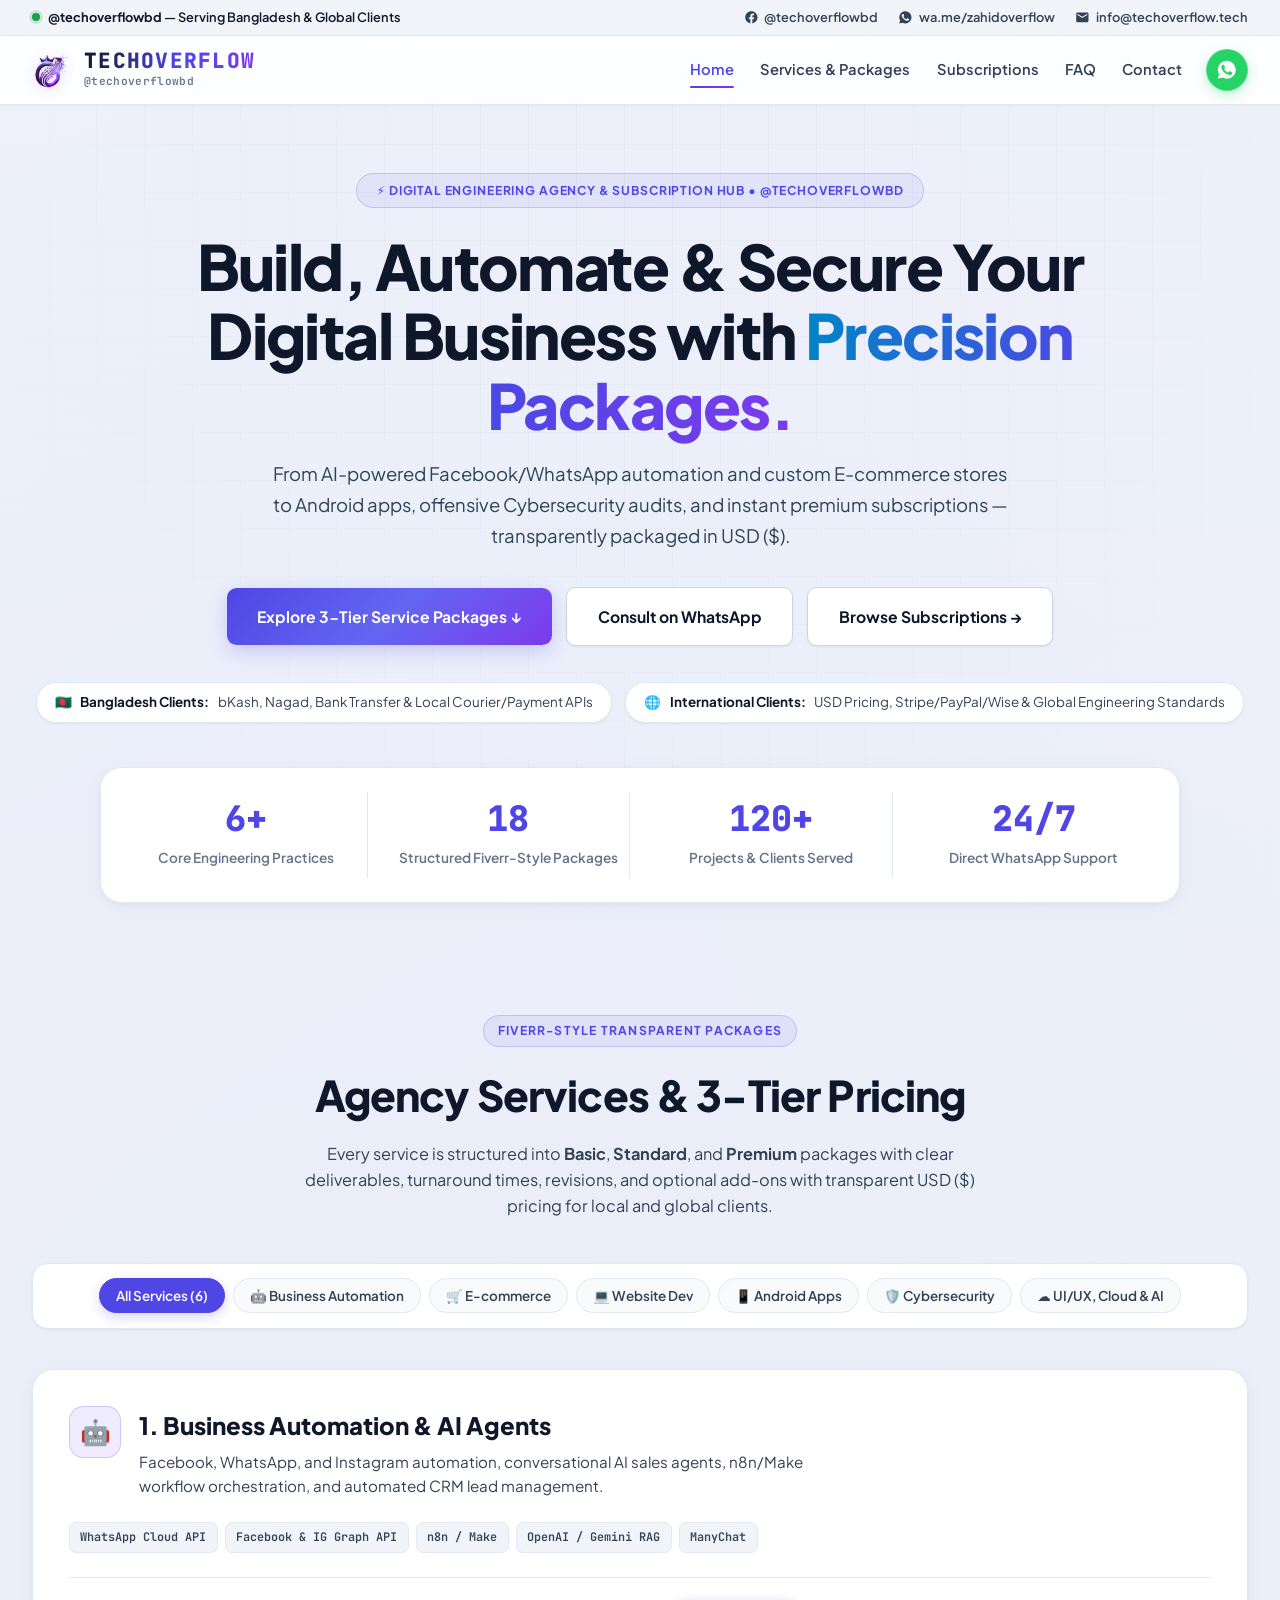
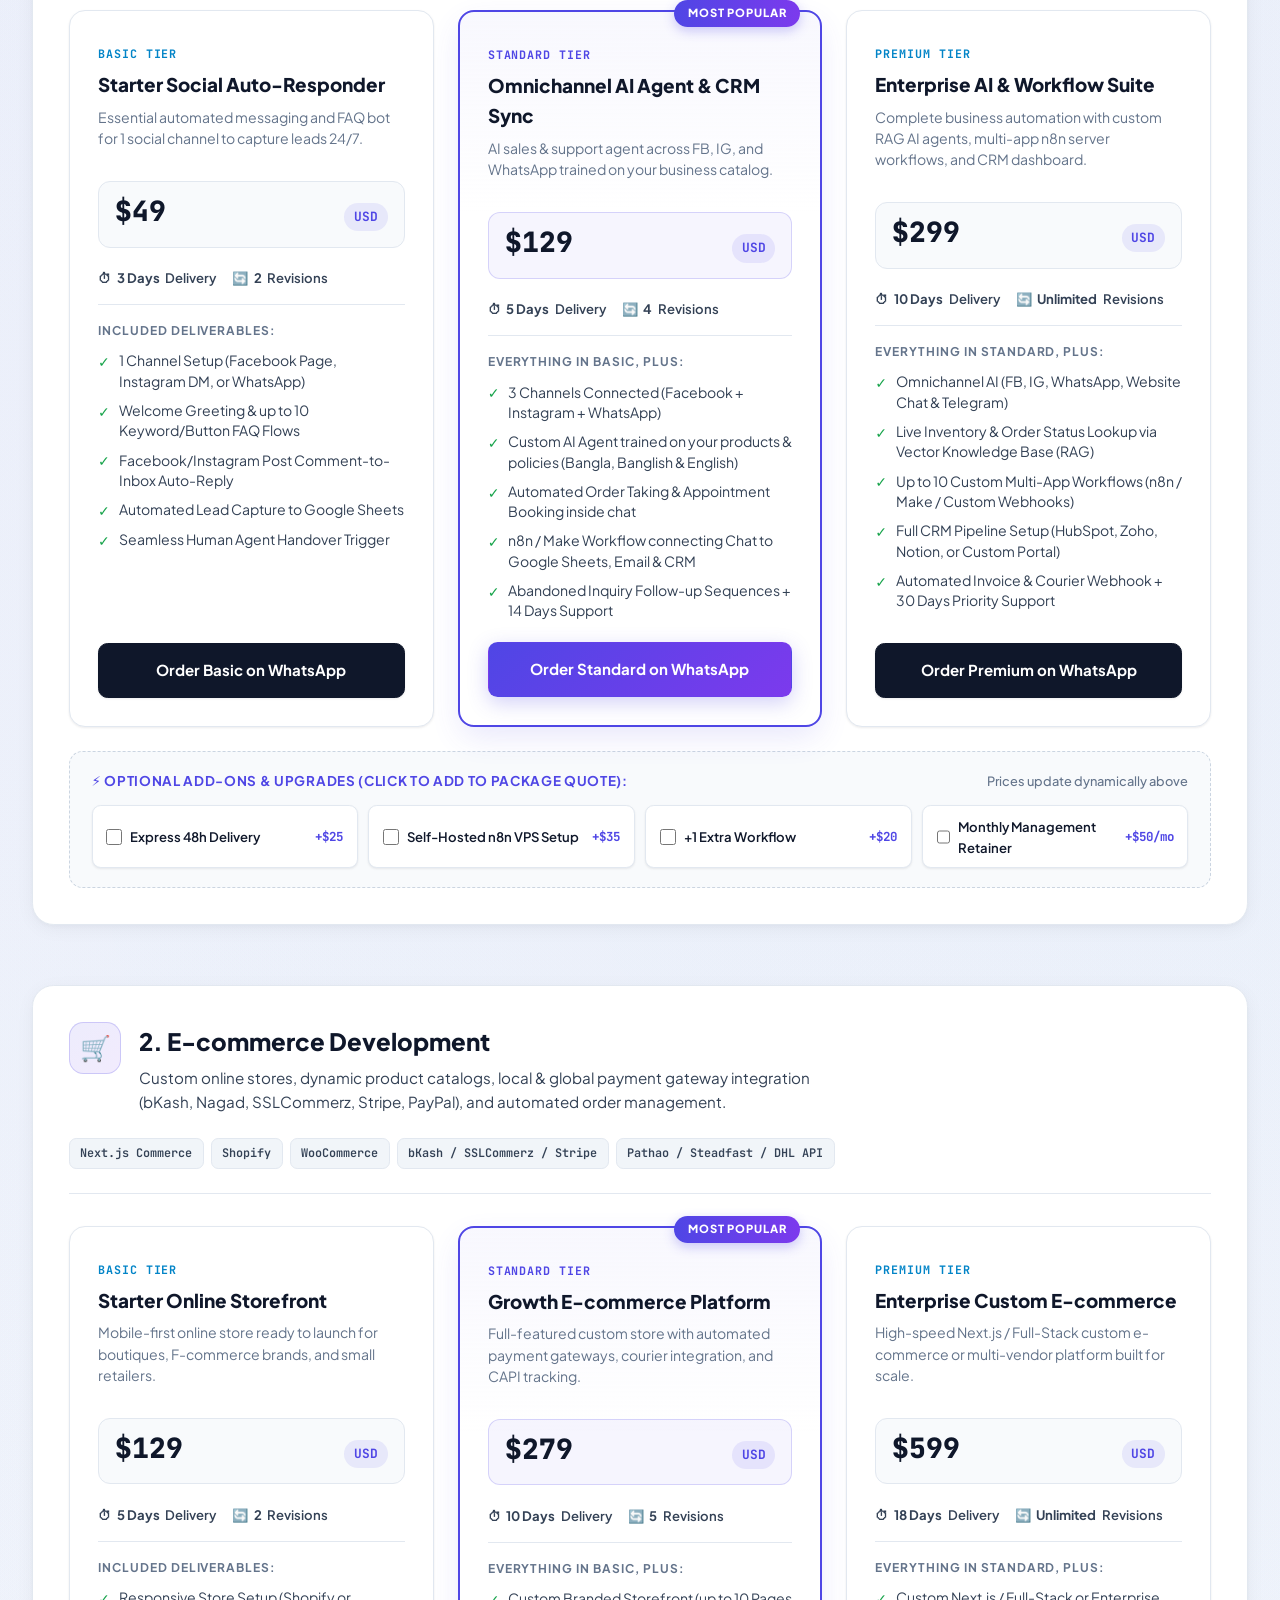
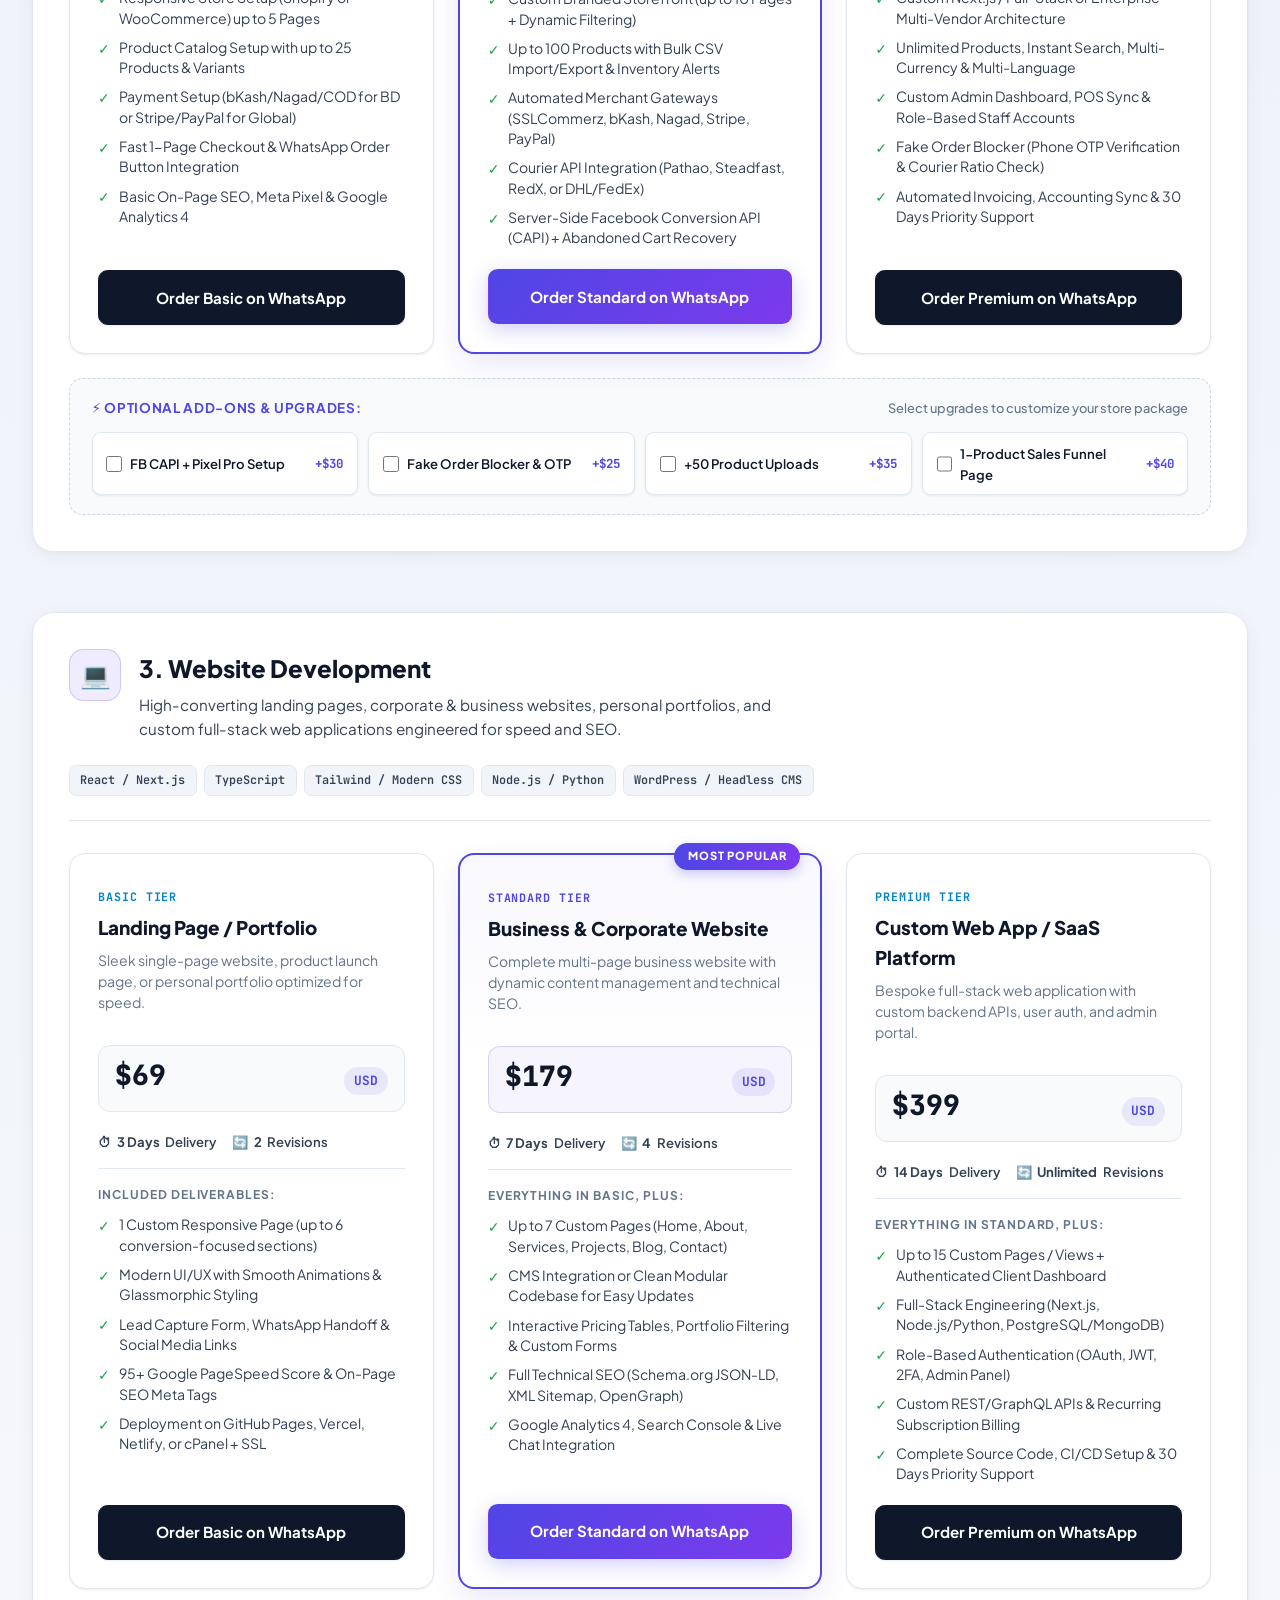
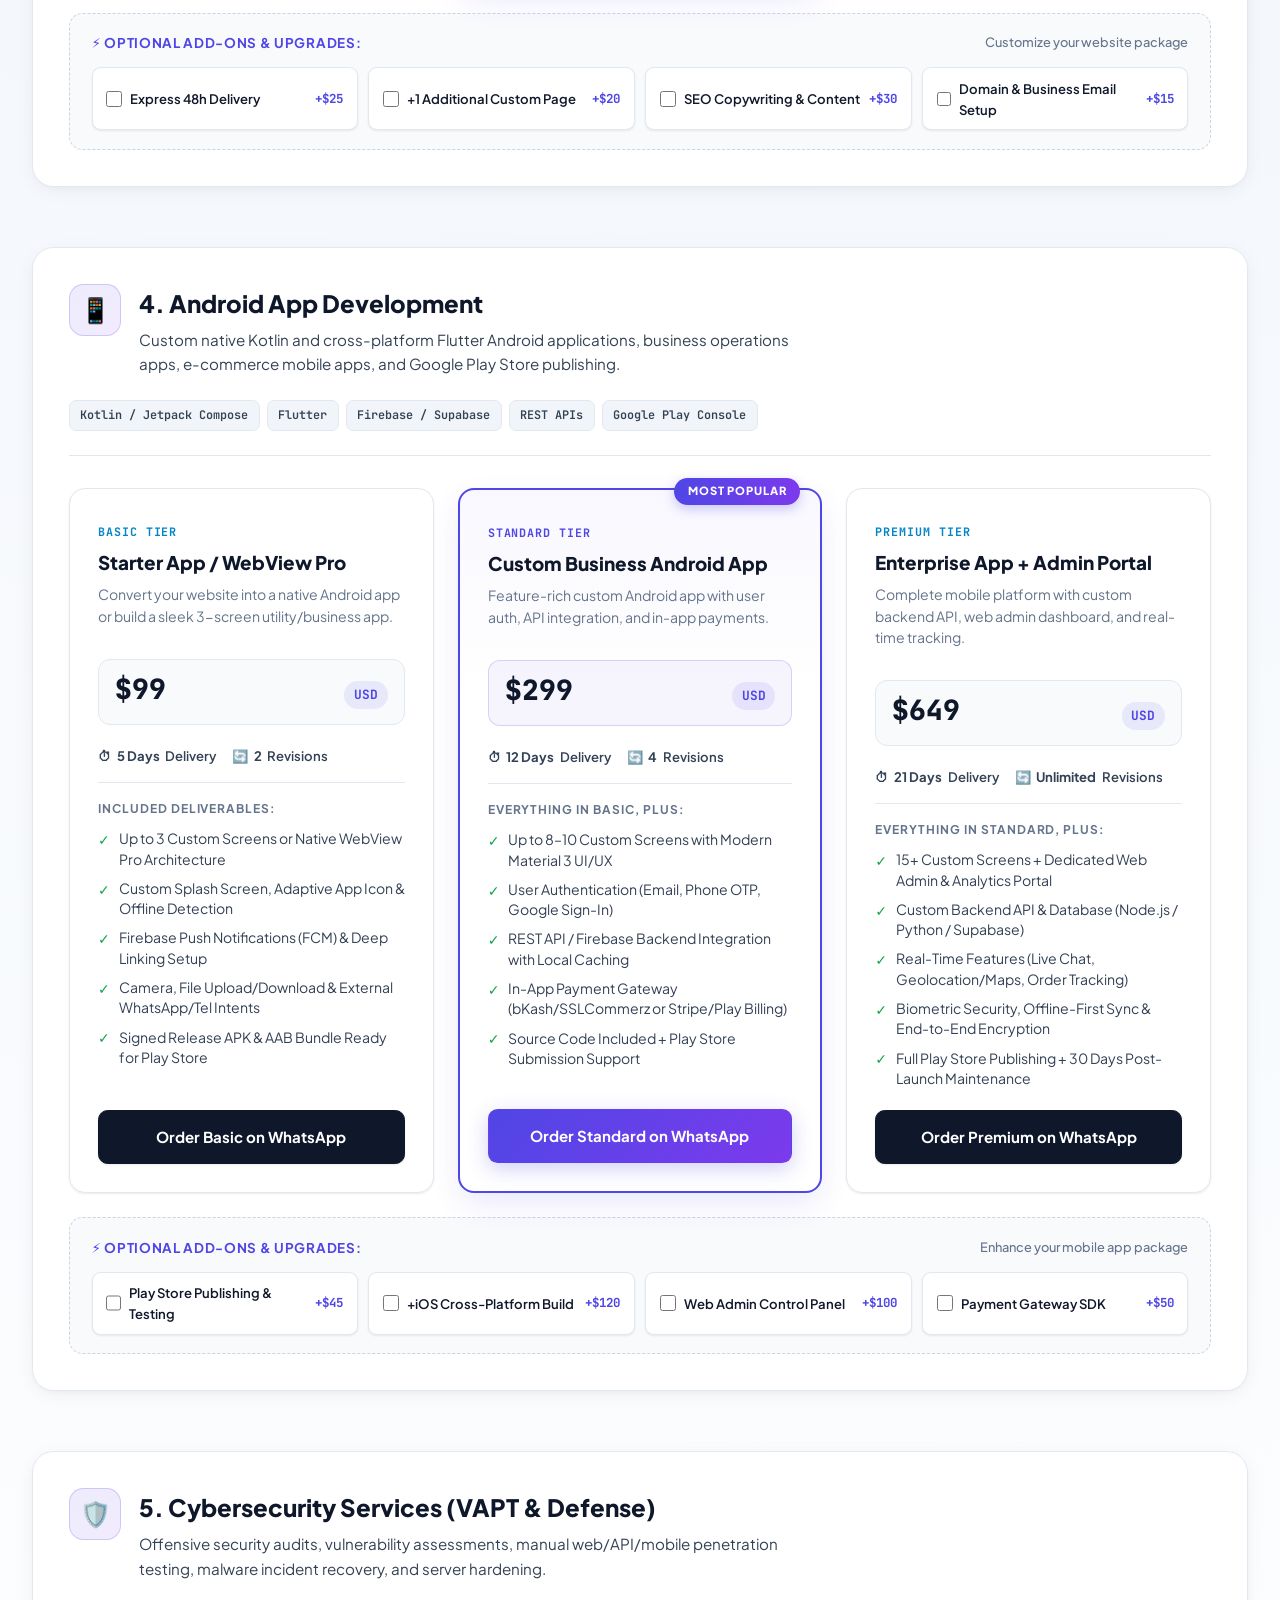
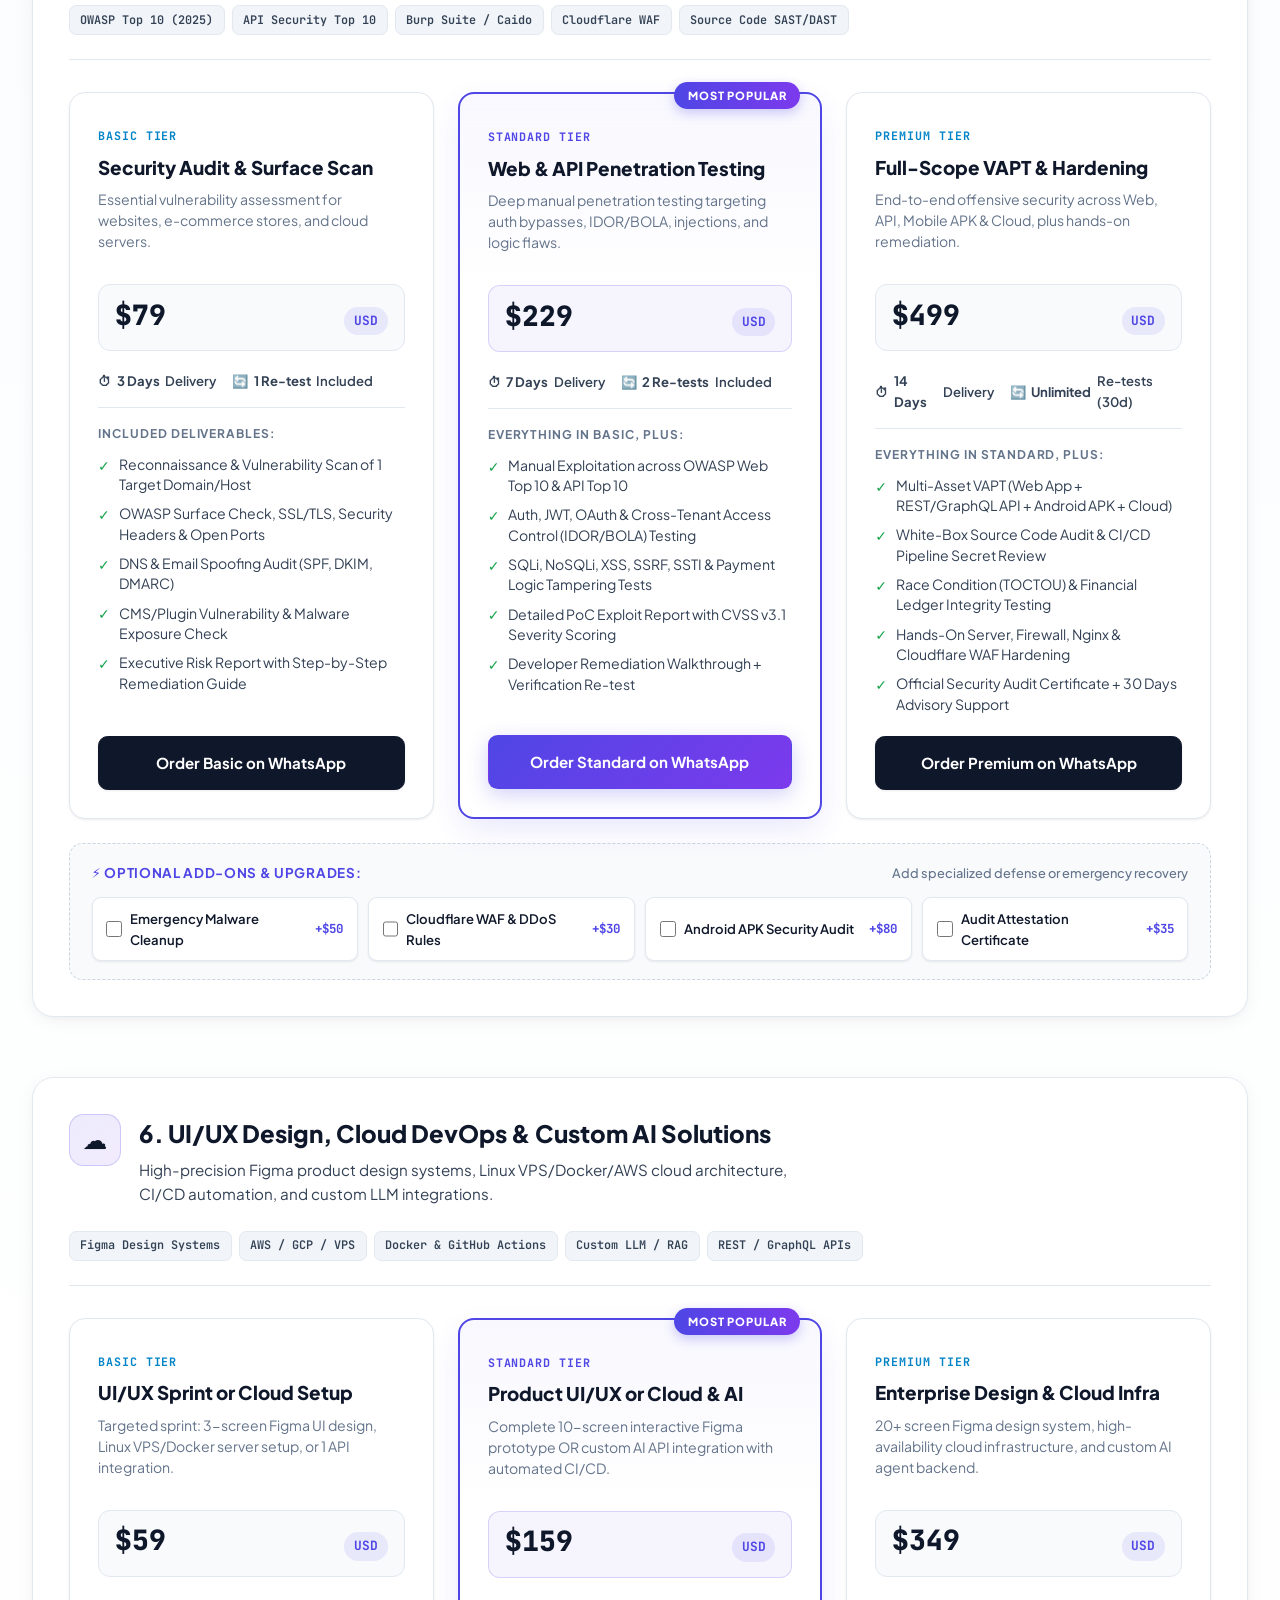
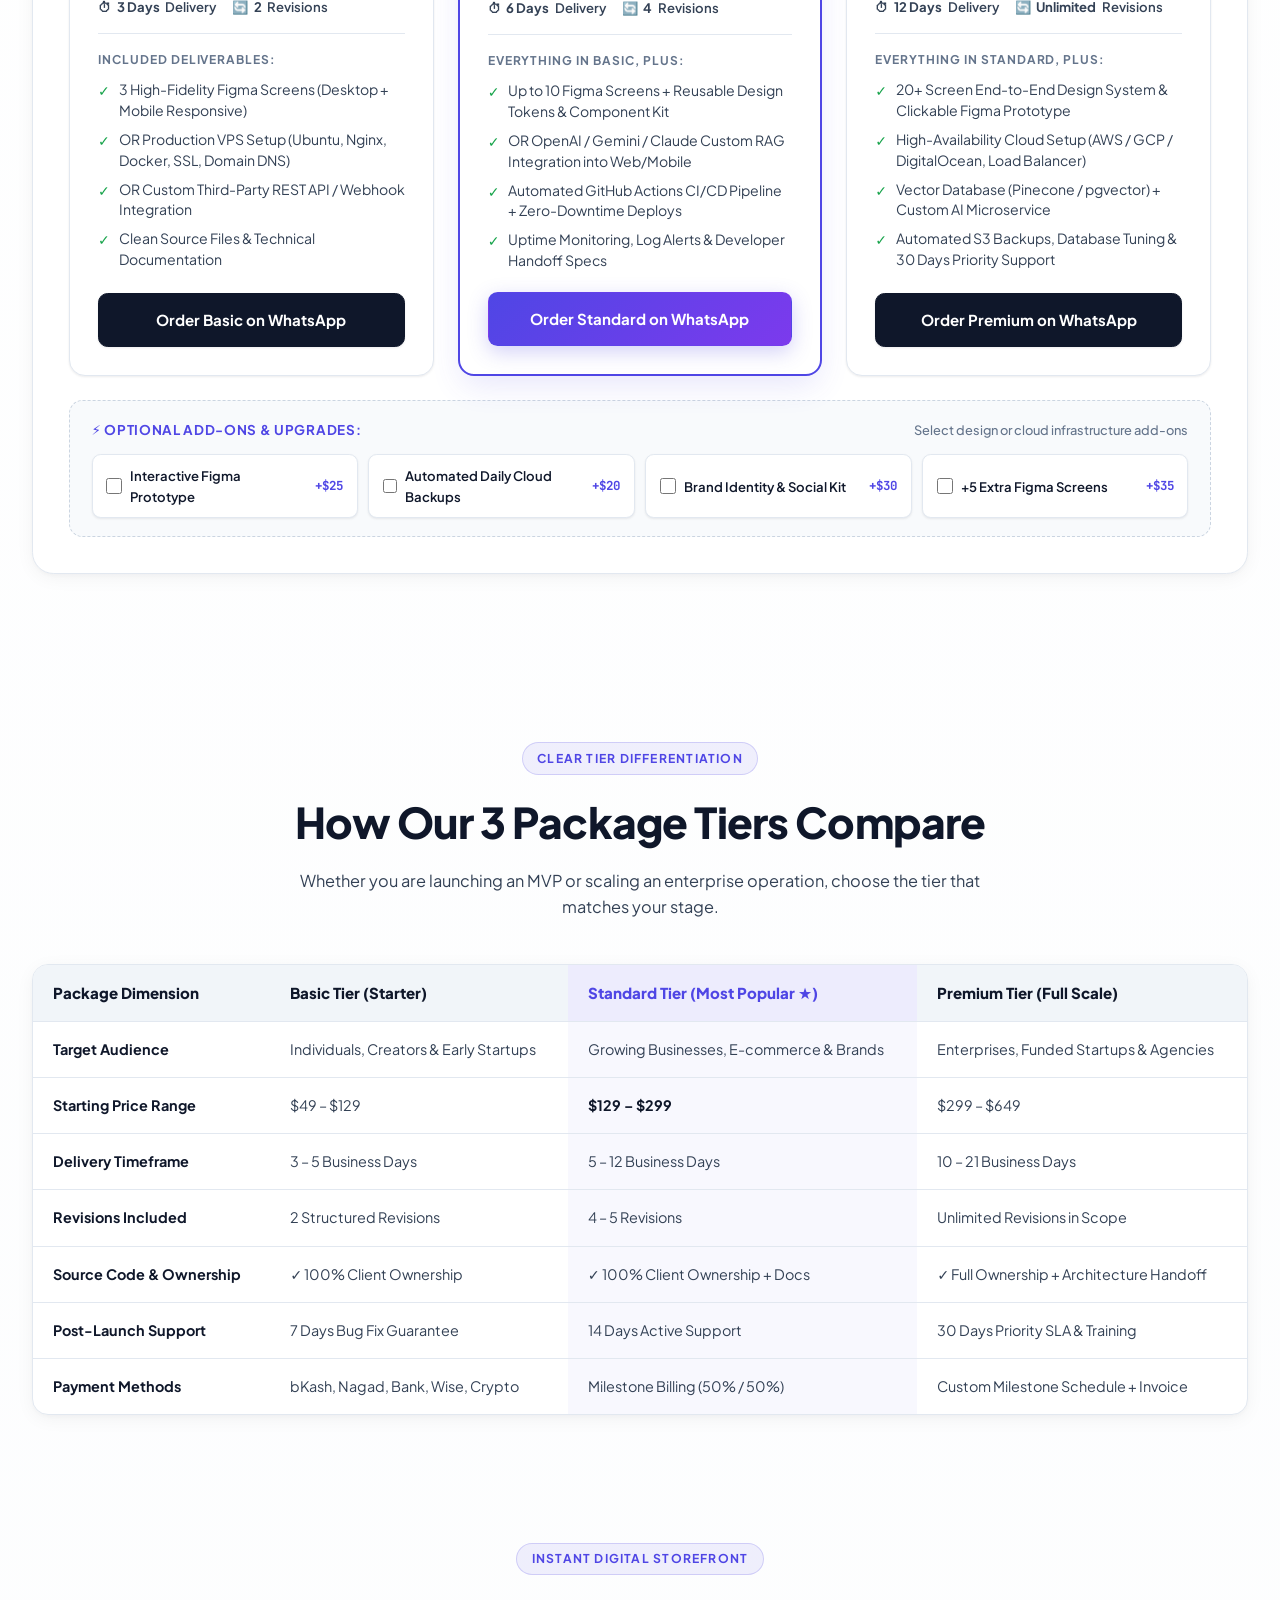
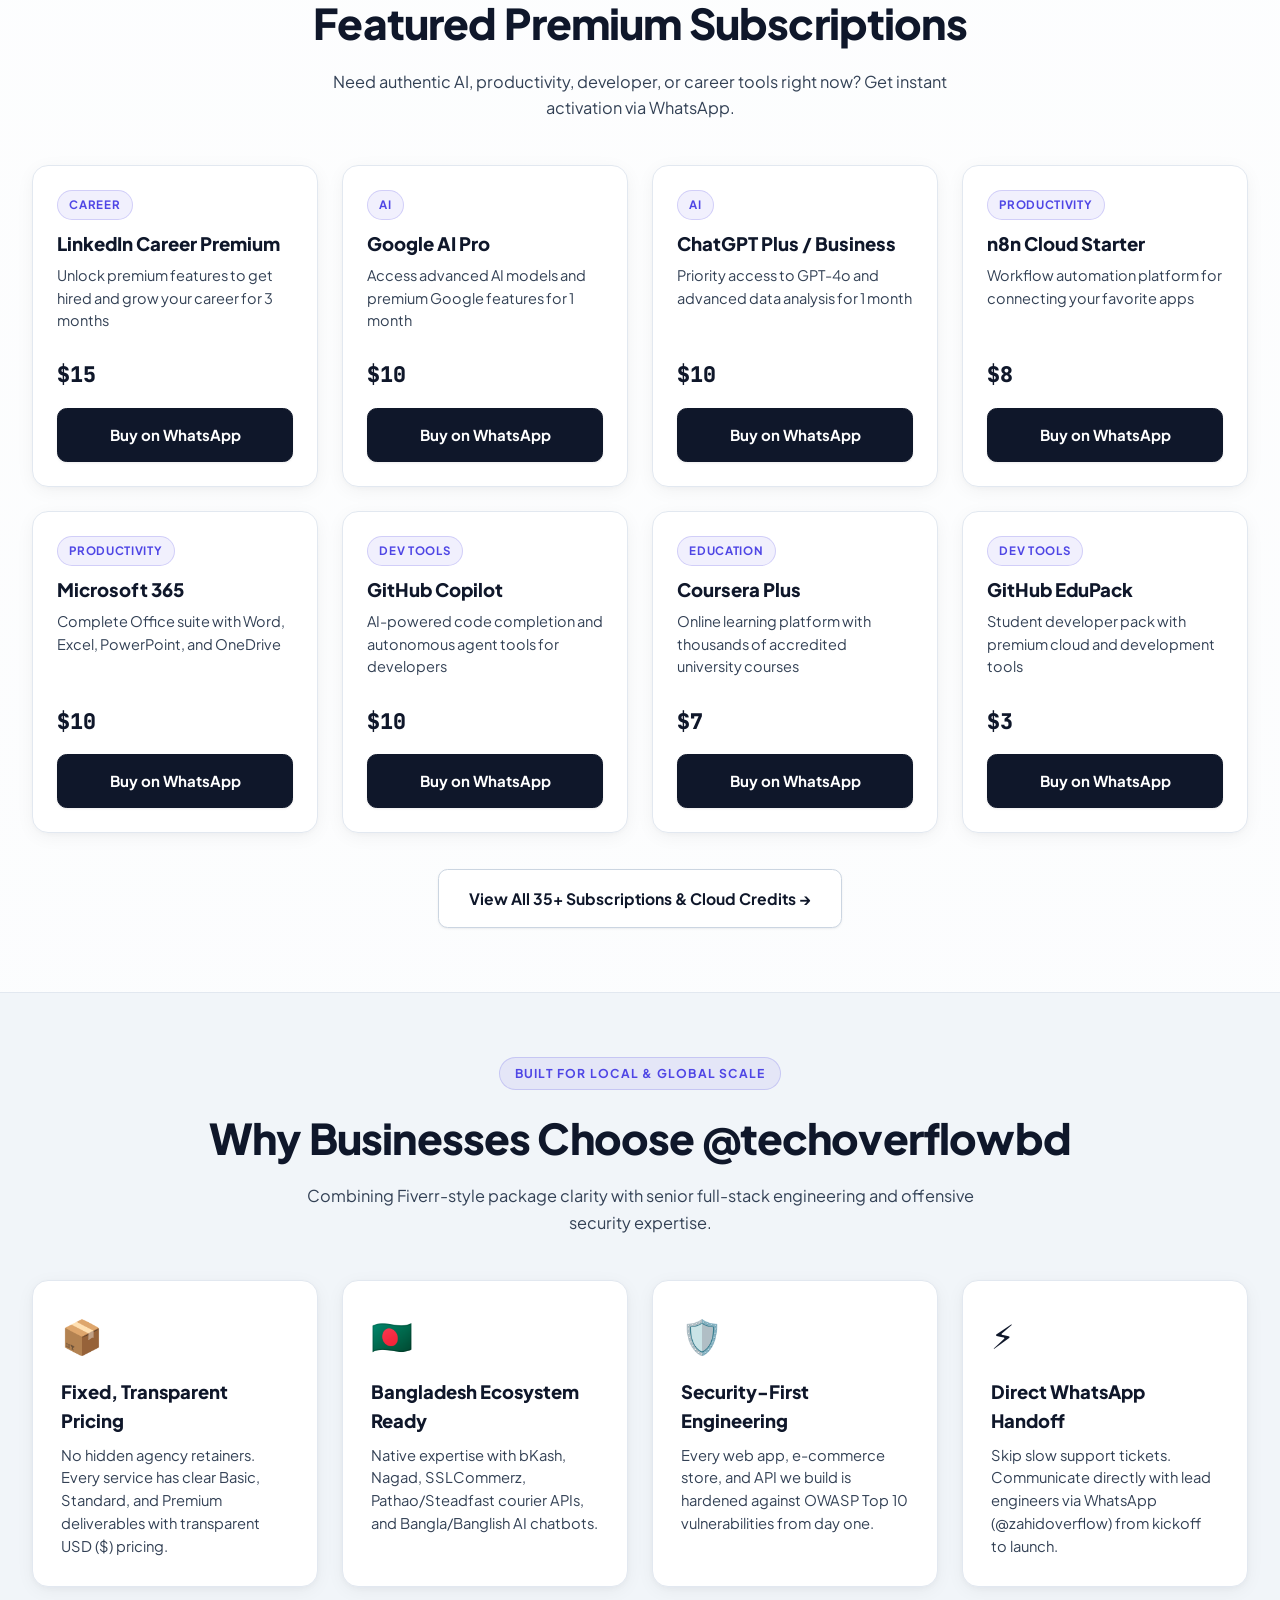
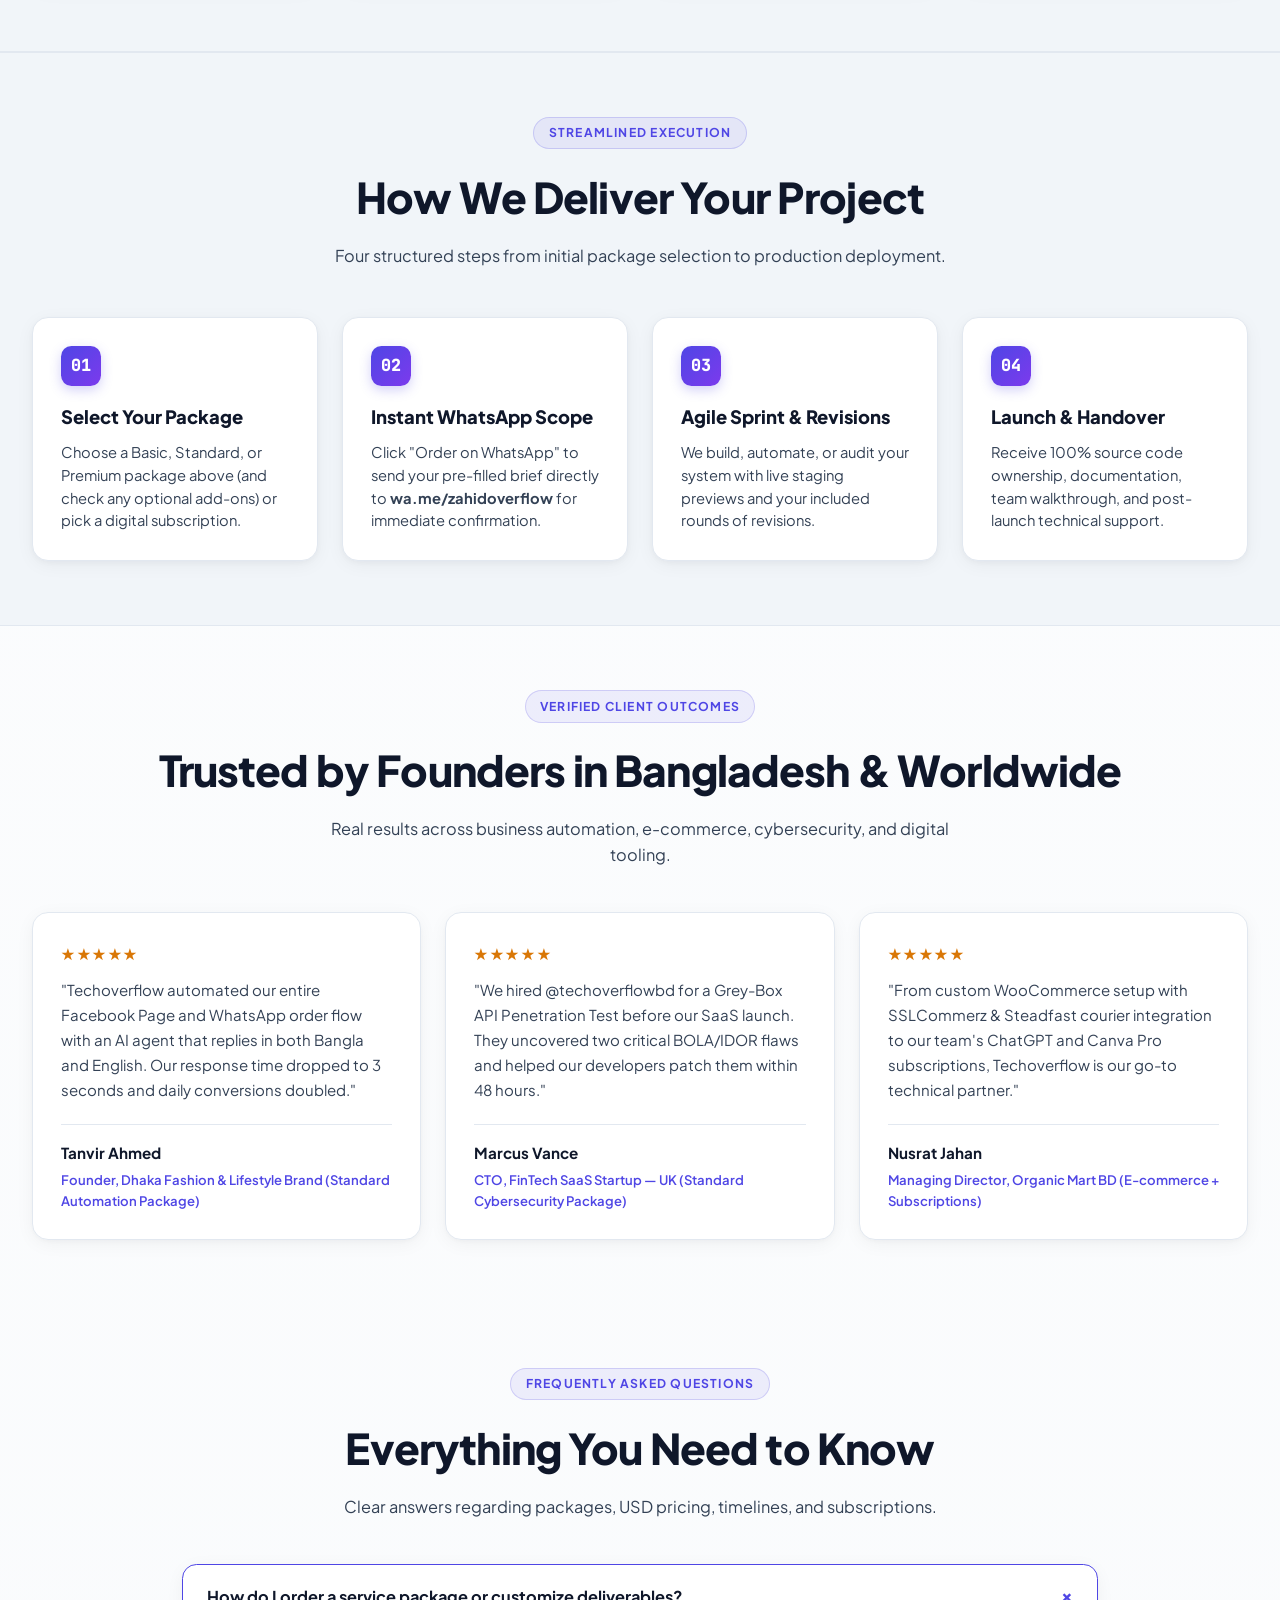
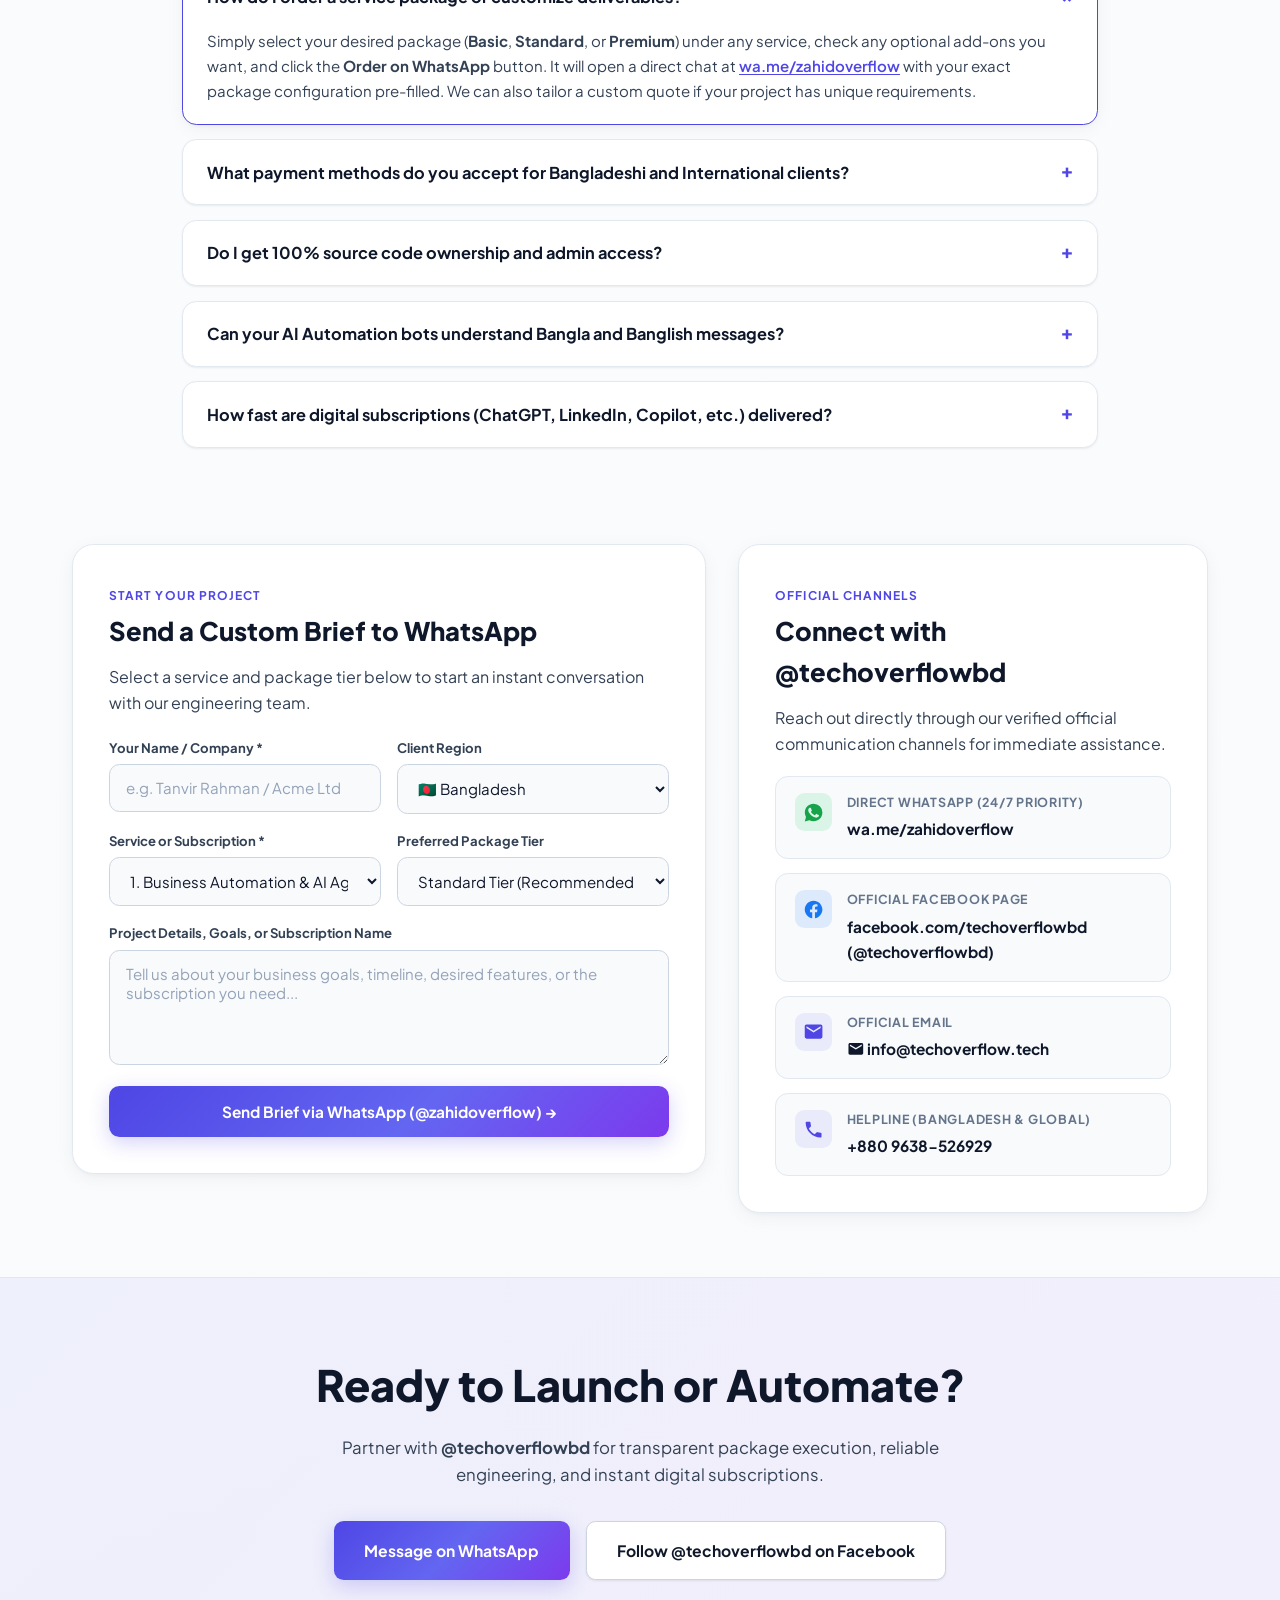
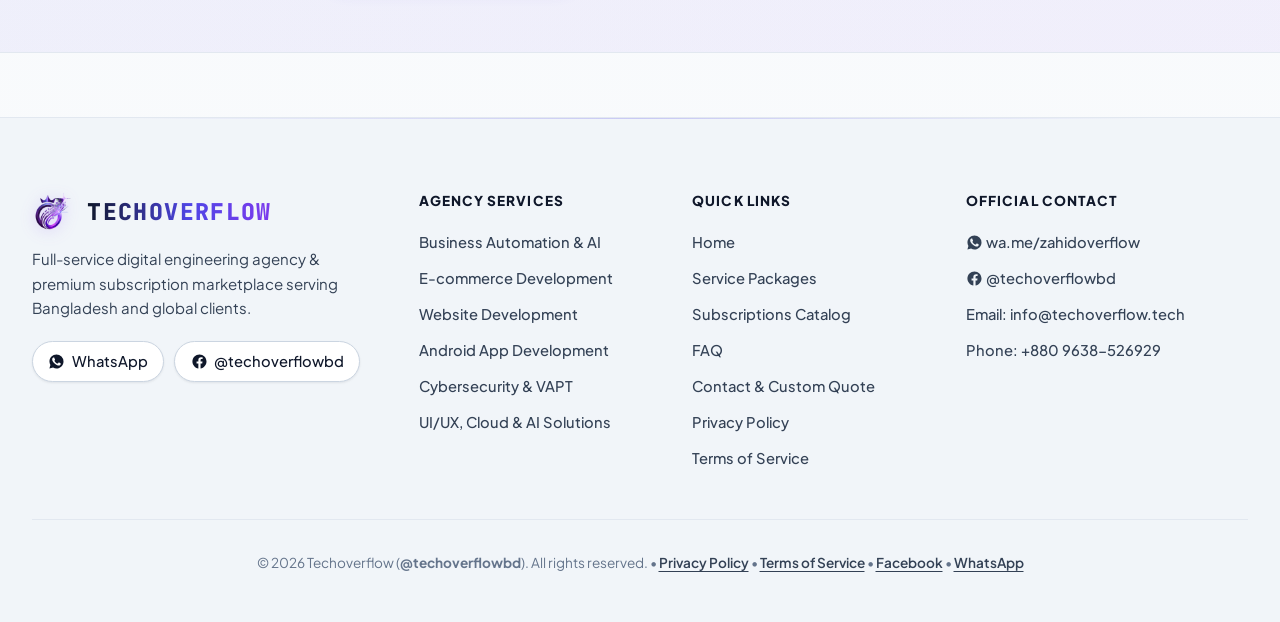
==== commit 3ac2c2ba: "feat(design): implement enterprise Light Theme, organize assets & integrate official vector icons" ====
--- a/index.html
+++ b/index.html
@@ -13,14 +13,14 @@
     <meta property="og:url" content="https://techoverflow.tech/">
     <meta property="og:image" content="https://techoverflow.tech/assets/images/og-cover.svg">
     <meta name="twitter:card" content="summary_large_image">
-    <meta name="theme-color" content="#070a1c">
+    <meta name="theme-color" content="#F8FAFC">
     <link rel="icon" type="image/svg+xml" href="/assets/icons/logo.svg">
     <link rel="icon" type="image/png" sizes="32x32" href="/assets/icons/favicon-32x32.png">
     <link rel="icon" type="image/png" sizes="16x16" href="/assets/icons/favicon-16x16.png">
-    <link rel="shortcut icon" href="/favicon.ico">
+    <link rel="shortcut icon" href="/assets/icons/favicon.ico">
     <link rel="apple-touch-icon" sizes="180x180" href="/assets/icons/apple-touch-icon.png">
     <link rel="manifest" href="/assets/icons/site.webmanifest">
-    <link rel="stylesheet" href="/style.css?v=3.4">
+    <link rel="stylesheet" href="/style.css?v=4.0">
     <script type="application/ld+json">
     {
       "@context": "https://schema.org",
@@ -28,7 +28,7 @@
       "name": "Techoverflow",
       "alternateName": "@techoverflowbd",
       "url": "https://techoverflow.tech/",
-      "logo": "https://techoverflow.tech/logo.png",
+      "logo": "https://techoverflow.tech/assets/images/logo.png",
       "email": "info@techoverflow.tech",
       "telephone": "+8809638526929",
       "priceRange": "$49 - $649",
@@ -51,9 +51,9 @@
                 <span><strong>@techoverflowbd</strong> &mdash; Serving Bangladesh &amp; Global Clients</span>
             </div>
             <div class="top-bar__links">
-                <a href="https://facebook.com/techoverflowbd" target="_blank" rel="noopener noreferrer">Facebook: @techoverflowbd</a>
-                <a href="https://wa.me/zahidoverflow" target="_blank" rel="noopener noreferrer">WhatsApp: wa.me/zahidoverflow</a>
-                <a href="mailto:info@techoverflow.tech">info@techoverflow.tech</a>
+                <a href="https://facebook.com/techoverflowbd" target="_blank" rel="noopener noreferrer"><svg class="icon-svg" viewBox="0 0 24 24" aria-hidden="true"><path d="M22 12c0-5.523-4.477-10-10-10S2 6.477 2 12c0 4.991 3.657 9.128 8.438 9.878v-6.987h-2.54V12h2.54V9.797c0-2.506 1.492-3.89 3.777-3.89 1.094 0 2.238.195 2.238.195v2.46h-1.26c-1.243 0-1.63.771-1.63 1.562V12h2.773l-.443 2.89h-2.33v6.988C18.343 21.128 22 16.991 22 12z"/></svg> <span>@techoverflowbd</span></a>
+                <a href="https://wa.me/zahidoverflow" target="_blank" rel="noopener noreferrer"><svg class="icon-svg" viewBox="0 0 24 24" aria-hidden="true"><path d="M12.031 2c-5.516 0-9.969 4.453-9.969 9.969 0 1.758.459 3.474 1.332 4.988L2 22l5.182-1.359a9.927 9.927 0 0 0 4.849 1.266h.004c5.515 0 9.965-4.452 9.965-9.969A9.907 9.907 0 0 0 19.08 4.92 9.905 9.905 0 0 0 12.031 2zm5.822 14.262c-.246.693-1.425 1.326-1.988 1.41-.513.076-1.163.108-1.877-.119-.434-.138-.99-.322-1.703-.63-2.996-1.293-4.953-4.31-5.103-4.51-.149-.2-1.218-1.621-1.218-3.092 0-1.471.77-2.194 1.044-2.494.274-.3.598-.375.797-.375.199 0 .399.002.573.01.184.009.43-.07.673.514.249.599.847 2.07.921 2.22.075.15.125.324.025.524-.1.2-.15.324-.299.499-.15.175-.314.39-.449.524-.15.15-.305.312-.131.612.174.299.774 1.277 1.662 2.069 1.142 1.018 2.104 1.334 2.403 1.483.299.15.474.125.649-.075.174-.2.748-.873.947-1.172.2-.299.399-.25.673-.15.274.1 1.745.823 2.044.973.299.15.499.224.573.349.075.125.075.723-.171 1.416z"/></svg> <span>wa.me/zahidoverflow</span></a>
+                <a href="mailto:info@techoverflow.tech"><svg class="icon-svg" viewBox="0 0 24 24" aria-hidden="true"><path d="M20 4H4c-1.1 0-1.99.9-1.99 2L2 18c0 1.1.9 2 2 2h16c1.1 0 2-.9 2-2V6c0-1.1-.9-2-2-2zm0 4-8 5-8-5V6l8 5 8-5v2z"/></svg> <span>info@techoverflow.tech</span></a>
             </div>
         </div>
     </div>
@@ -62,7 +62,7 @@
     <header class="site-header">
         <div class="header-inner">
             <a href="/" class="brand" aria-label="Techoverflow Home">
-                <img src="/logo.png" alt="Techoverflow Logo" class="brand-logo" width="40" height="40">
+                <img src="/assets/images/logo.png" alt="Techoverflow Logo" class="brand-logo" width="40" height="40">
                 <div class="brand-text">
                     <strong>Techoverflow</strong>
                     <span class="brand-handle">@techoverflowbd</span>
@@ -78,8 +78,7 @@
             </nav>
 
             <div class="header-actions">
-                <a href="https://wa.me/zahidoverflow?text=Hi%20%40techoverflowbd!%20I%27d%20like%20to%20discuss%20a%20project%20or%20service%20package."
-                    target="_blank" rel="noopener noreferrer" class="btn-header">Chat on WhatsApp</a>
+                <a href="https://wa.me/zahidoverflow?text=Hi%20%40techoverflowbd!%20I%27d%20like%20to%20discuss%20a%20project%20or%20service%20package." target="_blank" rel="noopener noreferrer" class="btn-header" aria-label="Chat on WhatsApp" title="Chat on WhatsApp (@zahidoverflow)"><svg class="icon-svg" viewBox="0 0 24 24" aria-hidden="true"><path d="M12.031 2c-5.516 0-9.969 4.453-9.969 9.969 0 1.758.459 3.474 1.332 4.988L2 22l5.182-1.359a9.927 9.927 0 0 0 4.849 1.266h.004c5.515 0 9.965-4.452 9.965-9.969A9.907 9.907 0 0 0 19.08 4.92 9.905 9.905 0 0 0 12.031 2zm5.822 14.262c-.246.693-1.425 1.326-1.988 1.41-.513.076-1.163.108-1.877-.119-.434-.138-.99-.322-1.703-.63-2.996-1.293-4.953-4.31-5.103-4.51-.149-.2-1.218-1.621-1.218-3.092 0-1.471.77-2.194 1.044-2.494.274-.3.598-.375.797-.375.199 0 .399.002.573.01.184.009.43-.07.673.514.249.599.847 2.07.921 2.22.075.15.125.324.025.524-.1.2-.15.324-.299.499-.15.175-.314.39-.449.524-.15.15-.305.312-.131.612.174.299.774 1.277 1.662 2.069 1.142 1.018 2.104 1.334 2.403 1.483.299.15.474.125.649-.075.174-.2.748-.873.947-1.172.2-.299.399-.25.673-.15.274.1 1.745.823 2.044.973.299.15.499.224.573.349.075.125.075.723-.171 1.416z"/></svg></a>
                 <button type="button" class="mobile-menu-toggle" aria-label="Toggle Menu" aria-expanded="false">☰</button>
             </div>
         </div>
@@ -1403,28 +1402,28 @@
                 <p>Reach out directly through our verified official communication channels for immediate assistance.</p>
                 <div class="contact-footer">
                     <div class="contact-channel-card">
-                        <span class="channel-icon">💬</span>
+                        <span class="channel-icon channel-icon--whatsapp"><svg class="icon-svg" viewBox="0 0 24 24" aria-hidden="true"><path d="M12.031 2c-5.516 0-9.969 4.453-9.969 9.969 0 1.758.459 3.474 1.332 4.988L2 22l5.182-1.359a9.927 9.927 0 0 0 4.849 1.266h.004c5.515 0 9.965-4.452 9.965-9.969A9.907 9.907 0 0 0 19.08 4.92 9.905 9.905 0 0 0 12.031 2zm5.822 14.262c-.246.693-1.425 1.326-1.988 1.41-.513.076-1.163.108-1.877-.119-.434-.138-.99-.322-1.703-.63-2.996-1.293-4.953-4.31-5.103-4.51-.149-.2-1.218-1.621-1.218-3.092 0-1.471.77-2.194 1.044-2.494.274-.3.598-.375.797-.375.199 0 .399.002.573.01.184.009.43-.07.673.514.249.599.847 2.07.921 2.22.075.15.125.324.025.524-.1.2-.15.324-.299.499-.15.175-.314.39-.449.524-.15.15-.305.312-.131.612.174.299.774 1.277 1.662 2.069 1.142 1.018 2.104 1.334 2.403 1.483.299.15.474.125.649-.075.174-.2.748-.873.947-1.172.2-.299.399-.25.673-.15.274.1 1.745.823 2.044.973.299.15.499.224.573.349.075.125.075.723-.171 1.416z"/></svg></span>
                         <div class="channel-details">
                             <strong>Direct WhatsApp (24/7 Priority)</strong>
                             <a href="https://wa.me/zahidoverflow" target="_blank" rel="noopener noreferrer">wa.me/zahidoverflow</a>
                         </div>
                     </div>
                     <div class="contact-channel-card">
-                        <span class="channel-icon">📘</span>
+                        <span class="channel-icon channel-icon--facebook"><svg class="icon-svg" viewBox="0 0 24 24" aria-hidden="true"><path d="M22 12c0-5.523-4.477-10-10-10S2 6.477 2 12c0 4.991 3.657 9.128 8.438 9.878v-6.987h-2.54V12h2.54V9.797c0-2.506 1.492-3.89 3.777-3.89 1.094 0 2.238.195 2.238.195v2.46h-1.26c-1.243 0-1.63.771-1.63 1.562V12h2.773l-.443 2.89h-2.33v6.988C18.343 21.128 22 16.991 22 12z"/></svg></span>
                         <div class="channel-details">
                             <strong>Official Facebook Page</strong>
                             <a href="https://facebook.com/techoverflowbd" target="_blank" rel="noopener noreferrer">facebook.com/techoverflowbd (@techoverflowbd)</a>
                         </div>
                     </div>
                     <div class="contact-channel-card">
-                        <span class="channel-icon">✉️</span>
+                        <span class="channel-icon"><svg class="icon-svg" viewBox="0 0 24 24" aria-hidden="true"><path d="M20 4H4c-1.1 0-1.99.9-1.99 2L2 18c0 1.1.9 2 2 2h16c1.1 0 2-.9 2-2V6c0-1.1-.9-2-2-2zm0 4-8 5-8-5V6l8 5 8-5v2z"/></svg></span>
                         <div class="channel-details">
                             <strong>Official Email</strong>
-                            <a href="mailto:info@techoverflow.tech">info@techoverflow.tech</a>
+                            <a href="mailto:info@techoverflow.tech"><svg class="icon-svg" viewBox="0 0 24 24" aria-hidden="true"><path d="M20 4H4c-1.1 0-1.99.9-1.99 2L2 18c0 1.1.9 2 2 2h16c1.1 0 2-.9 2-2V6c0-1.1-.9-2-2-2zm0 4-8 5-8-5V6l8 5 8-5v2z"/></svg> <span>info@techoverflow.tech</span></a>
                         </div>
                     </div>
                     <div class="contact-channel-card">
-                        <span class="channel-icon">📞</span>
+                        <span class="channel-icon"><svg class="icon-svg" viewBox="0 0 24 24" aria-hidden="true"><path d="M6.62 10.79c1.44 2.83 3.76 5.14 6.59 6.59l2.2-2.2c.27-.27.67-.36 1.02-.24 1.12.37 2.33.57 3.57.57.55 0 1 .45 1 1V20c0 .55-.45 1-1 1-9.39 0-17-7.61-17-17 0-.55.45-1 1-1h3.5c.55 0 1 .45 1 1 0 1.25.2 2.45.57 3.57.11.35.03.74-.25 1.02l-2.2 2.2z"/></svg></span>
                         <div class="channel-details">
                             <strong>Helpline (Bangladesh &amp; Global)</strong>
                             <a href="tel:+8809638526929">+880 9638-526929</a>
@@ -1455,13 +1454,13 @@
             <div class="footer-section">
                 <div class="footer-brand">
                     <a href="/" class="footer-brand-header" aria-label="Techoverflow Home">
-                        <img src="/logo.png" alt="Techoverflow Logo" class="footer-brand-logo" width="44" height="44">
+                        <img src="/assets/images/logo.png" alt="Techoverflow Logo" class="footer-brand-logo" width="44" height="44">
                         <strong>Techoverflow</strong>
                     </a>
                     <p>Full-service digital engineering agency &amp; premium subscription marketplace serving Bangladesh and global clients.</p>
                     <div class="social-pills">
-                        <a href="https://wa.me/zahidoverflow" target="_blank" rel="noopener noreferrer" class="social-pill">💬 WhatsApp</a>
-                        <a href="https://facebook.com/techoverflowbd" target="_blank" rel="noopener noreferrer" class="social-pill">📘 @techoverflowbd</a>
+                        <a href="https://wa.me/zahidoverflow" target="_blank" rel="noopener noreferrer" class="social-pill"><svg class="icon-svg" viewBox="0 0 24 24" aria-hidden="true"><path d="M12.031 2c-5.516 0-9.969 4.453-9.969 9.969 0 1.758.459 3.474 1.332 4.988L2 22l5.182-1.359a9.927 9.927 0 0 0 4.849 1.266h.004c5.515 0 9.965-4.452 9.965-9.969A9.907 9.907 0 0 0 19.08 4.92 9.905 9.905 0 0 0 12.031 2zm5.822 14.262c-.246.693-1.425 1.326-1.988 1.41-.513.076-1.163.108-1.877-.119-.434-.138-.99-.322-1.703-.63-2.996-1.293-4.953-4.31-5.103-4.51-.149-.2-1.218-1.621-1.218-3.092 0-1.471.77-2.194 1.044-2.494.274-.3.598-.375.797-.375.199 0 .399.002.573.01.184.009.43-.07.673.514.249.599.847 2.07.921 2.22.075.15.125.324.025.524-.1.2-.15.324-.299.499-.15.175-.314.39-.449.524-.15.15-.305.312-.131.612.174.299.774 1.277 1.662 2.069 1.142 1.018 2.104 1.334 2.403 1.483.299.15.474.125.649-.075.174-.2.748-.873.947-1.172.2-.299.399-.25.673-.15.274.1 1.745.823 2.044.973.299.15.499.224.573.349.075.125.075.723-.171 1.416z"/></svg> <span>WhatsApp</span></a>
+                        <a href="https://facebook.com/techoverflowbd" target="_blank" rel="noopener noreferrer" class="social-pill"><svg class="icon-svg" viewBox="0 0 24 24" aria-hidden="true"><path d="M22 12c0-5.523-4.477-10-10-10S2 6.477 2 12c0 4.991 3.657 9.128 8.438 9.878v-6.987h-2.54V12h2.54V9.797c0-2.506 1.492-3.89 3.777-3.89 1.094 0 2.238.195 2.238.195v2.46h-1.26c-1.243 0-1.63.771-1.63 1.562V12h2.773l-.443 2.89h-2.33v6.988C18.343 21.128 22 16.991 22 12z"/></svg> <span>@techoverflowbd</span></a>
                     </div>
                 </div>
             </div>
@@ -1494,8 +1493,8 @@
             <div class="footer-section">
                 <h4>Official Contact</h4>
                 <ul>
-                    <li><a href="https://wa.me/zahidoverflow" target="_blank" rel="noopener noreferrer">WhatsApp: wa.me/zahidoverflow</a></li>
-                    <li><a href="https://facebook.com/techoverflowbd" target="_blank" rel="noopener noreferrer">Facebook: @techoverflowbd</a></li>
+                    <li><a href="https://wa.me/zahidoverflow" target="_blank" rel="noopener noreferrer"><svg class="icon-svg" viewBox="0 0 24 24" aria-hidden="true"><path d="M12.031 2c-5.516 0-9.969 4.453-9.969 9.969 0 1.758.459 3.474 1.332 4.988L2 22l5.182-1.359a9.927 9.927 0 0 0 4.849 1.266h.004c5.515 0 9.965-4.452 9.965-9.969A9.907 9.907 0 0 0 19.08 4.92 9.905 9.905 0 0 0 12.031 2zm5.822 14.262c-.246.693-1.425 1.326-1.988 1.41-.513.076-1.163.108-1.877-.119-.434-.138-.99-.322-1.703-.63-2.996-1.293-4.953-4.31-5.103-4.51-.149-.2-1.218-1.621-1.218-3.092 0-1.471.77-2.194 1.044-2.494.274-.3.598-.375.797-.375.199 0 .399.002.573.01.184.009.43-.07.673.514.249.599.847 2.07.921 2.22.075.15.125.324.025.524-.1.2-.15.324-.299.499-.15.175-.314.39-.449.524-.15.15-.305.312-.131.612.174.299.774 1.277 1.662 2.069 1.142 1.018 2.104 1.334 2.403 1.483.299.15.474.125.649-.075.174-.2.748-.873.947-1.172.2-.299.399-.25.673-.15.274.1 1.745.823 2.044.973.299.15.499.224.573.349.075.125.075.723-.171 1.416z"/></svg> <span>wa.me/zahidoverflow</span></a></li>
+                    <li><a href="https://facebook.com/techoverflowbd" target="_blank" rel="noopener noreferrer"><svg class="icon-svg" viewBox="0 0 24 24" aria-hidden="true"><path d="M22 12c0-5.523-4.477-10-10-10S2 6.477 2 12c0 4.991 3.657 9.128 8.438 9.878v-6.987h-2.54V12h2.54V9.797c0-2.506 1.492-3.89 3.777-3.89 1.094 0 2.238.195 2.238.195v2.46h-1.26c-1.243 0-1.63.771-1.63 1.562V12h2.773l-.443 2.89h-2.33v6.988C18.343 21.128 22 16.991 22 12z"/></svg> <span>@techoverflowbd</span></a></li>
                     <li><a href="mailto:info@techoverflow.tech">Email: info@techoverflow.tech</a></li>
                     <li><a href="tel:+8809638526929">Phone: +880 9638-526929</a></li>
                 </ul>
@@ -1512,10 +1511,10 @@
         <a class="mobile-nav__item" href="/">Home</a>
         <a class="mobile-nav__item" href="/services">Services</a>
         <a class="mobile-nav__item" href="/products">Products</a>
-        <a class="mobile-nav__item mobile-nav__item--accent" href="https://wa.me/zahidoverflow" target="_blank" rel="noopener noreferrer">WhatsApp</a>
+        <a class="mobile-nav__item mobile-nav__item--accent" href="https://wa.me/zahidoverflow" target="_blank" rel="noopener noreferrer"><svg class="icon-svg" viewBox="0 0 24 24" aria-hidden="true"><path d="M12.031 2c-5.516 0-9.969 4.453-9.969 9.969 0 1.758.459 3.474 1.332 4.988L2 22l5.182-1.359a9.927 9.927 0 0 0 4.849 1.266h.004c5.515 0 9.965-4.452 9.965-9.969A9.907 9.907 0 0 0 19.08 4.92 9.905 9.905 0 0 0 12.031 2zm5.822 14.262c-.246.693-1.425 1.326-1.988 1.41-.513.076-1.163.108-1.877-.119-.434-.138-.99-.322-1.703-.63-2.996-1.293-4.953-4.31-5.103-4.51-.149-.2-1.218-1.621-1.218-3.092 0-1.471.77-2.194 1.044-2.494.274-.3.598-.375.797-.375.199 0 .399.002.573.01.184.009.43-.07.673.514.249.599.847 2.07.921 2.22.075.15.125.324.025.524-.1.2-.15.324-.299.499-.15.175-.314.39-.449.524-.15.15-.305.312-.131.612.174.299.774 1.277 1.662 2.069 1.142 1.018 2.104 1.334 2.403 1.483.299.15.474.125.649-.075.174-.2.748-.873.947-1.172.2-.299.399-.25.673-.15.274.1 1.745.823 2.044.973.299.15.499.224.573.349.075.125.075.723-.171 1.416z"/></svg> <span>WhatsApp</span></a>
     </nav>
 
-    <script src="/script.js?v=3.4" defer></script>
+    <script src="/script.js?v=4.0" defer></script>
 </body>
 
 </html>
--- a/style.css
+++ b/style.css
@@ -1,25 +1,30 @@
 @import url('https://fonts.googleapis.com/css2?family=Plus+Jakarta+Sans:wght@400;500;600;700;800&family=JetBrains+Mono:wght@400;500;600;700&display=swap');
 
 :root {
-    color-scheme: dark;
-    --bg: #070a1c;
-    --bg-alt: #0a0e27;
-    --surface: #11152b;
-    --surface-elevated: #161c38;
-    --surface-soft: #0d1224;
-    --text: #e8eeff;
-    --text-secondary: #b4c0e4;
-    --muted: #8892b8;
-    --border: rgba(0, 217, 255, 0.16);
-    --border-strong: rgba(0, 217, 255, 0.38);
-    --accent: #00d9ff;
-    --accent-alt: #b324ff;
-    --accent-emerald: #10b981;
-    --accent-amber: #f59e0b;
-    --accent-soft: rgba(0, 217, 255, 0.1);
-    --glow: 0 0 24px rgba(0, 217, 255, 0.28);
-    --glow-alt: 0 0 28px rgba(179, 36, 255, 0.25);
-    --shadow: 0 20px 50px rgba(0, 0, 0, 0.45);
+    color-scheme: light;
+    --bg: #F8FAFC;
+    --bg-alt: #F1F5F9;
+    --surface: #FFFFFF;
+    --surface-elevated: #FFFFFF;
+    --surface-soft: #F1F5F9;
+    --text: #0F172A;
+    --text-secondary: #334155;
+    --muted: #64748B;
+    --border: #E2E8F0;
+    --border-strong: #CBD5E1;
+    --accent: #4F46E5;
+    --accent-cyan: #0284C7;
+    --accent-alt: #7C3AED;
+    --accent-emerald: #16A34A;
+    --whatsapp: #25D366;
+    --whatsapp-hover: #1EBE5D;
+    --accent-amber: #D97706;
+    --accent-soft: rgba(79, 70, 229, 0.08);
+    --glow: 0 4px 20px -2px rgba(79, 70, 229, 0.14);
+    --glow-alt: 0 8px 28px -4px rgba(124, 58, 237, 0.16);
+    --shadow-sm: 0 1px 3px rgba(15, 23, 42, 0.05), 0 1px 2px rgba(15, 23, 42, 0.03);
+    --shadow: 0 4px 20px -2px rgba(15, 23, 42, 0.06), 0 2px 6px -1px rgba(15, 23, 42, 0.04);
+    --shadow-lg: 0 14px 34px -4px rgba(15, 23, 42, 0.09), 0 4px 12px -2px rgba(15, 23, 42, 0.04);
     --radius-sm: 0.6rem;
     --radius-md: 1rem;
     --radius-lg: 1.35rem;
@@ -41,25 +46,26 @@
 body {
     margin: 0;
     font-family: 'Plus Jakarta Sans', system-ui, -apple-system, BlinkMacSystemFont, 'Segoe UI', sans-serif;
-    background: radial-gradient(circle at 15% 10%, rgba(179, 36, 255, 0.08) 0%, transparent 40%),
-                radial-gradient(circle at 85% 20%, rgba(0, 217, 255, 0.08) 0%, transparent 45%),
-                linear-gradient(180deg, var(--bg) 0%, var(--bg-alt) 50%, var(--surface) 100%);
+    background: radial-gradient(circle at 15% 8%, rgba(124, 58, 237, 0.045) 0%, transparent 40%),
+                radial-gradient(circle at 85% 15%, rgba(2, 132, 199, 0.05) 0%, transparent 45%),
+                linear-gradient(180deg, var(--bg) 0%, #FFFFFF 45%, var(--bg) 100%);
     color: var(--text);
     position: relative;
     line-height: 1.6;
     overflow-x: hidden;
+    -webkit-font-smoothing: antialiased;
 }
 
 body::before {
     content: '';
     position: fixed;
     inset: 0;
-    background-image: 
-        linear-gradient(rgba(0, 217, 255, 0.025) 1px, transparent 1px),
-        linear-gradient(90deg, rgba(0, 217, 255, 0.025) 1px, transparent 1px);
+    background-image:
+        linear-gradient(rgba(15, 23, 42, 0.028) 1px, transparent 1px),
+        linear-gradient(90deg, rgba(15, 23, 42, 0.028) 1px, transparent 1px);
     background-size: 48px 48px;
-    mask-image: radial-gradient(ellipse at 50% 30%, black 20%, transparent 80%);
-    -webkit-mask-image: radial-gradient(ellipse at 50% 30%, black 20%, transparent 80%);
+    mask-image: radial-gradient(ellipse at 50% 25%, black 15%, transparent 75%);
+    -webkit-mask-image: radial-gradient(ellipse at 50% 25%, black 15%, transparent 75%);
     pointer-events: none;
     z-index: -1;
 }
@@ -74,10 +80,20 @@
     height: auto;
 }
 
+/* Inline SVG Icon Utility */
+.icon-svg {
+    width: 1.15em;
+    height: 1.15em;
+    display: inline-block;
+    vertical-align: -0.18em;
+    fill: currentColor;
+    flex-shrink: 0;
+}
+
 /* Top Announcement / Identity Bar */
 .top-bar {
-    background: rgba(7, 10, 28, 0.92);
-    border-bottom: 1px solid rgba(0, 217, 255, 0.12);
+    background: var(--bg-alt);
+    border-bottom: 1px solid var(--border);
     font-size: 0.8rem;
     padding: 0.45rem 2rem;
     color: var(--text-secondary);
@@ -98,6 +114,7 @@
     align-items: center;
     gap: 0.5rem;
     font-weight: 600;
+    color: var(--text);
 }
 
 .status-dot {
@@ -105,14 +122,14 @@
     height: 0.5rem;
     border-radius: 50%;
     background: var(--accent-emerald);
-    box-shadow: 0 0 8px var(--accent-emerald);
+    box-shadow: 0 0 0 3px rgba(22, 163, 74, 0.18);
     display: inline-block;
     animation: pulseDot 2s infinite;
 }
 
 @keyframes pulseDot {
     0%, 100% { opacity: 1; transform: scale(1); }
-    50% { opacity: 0.55; transform: scale(1.2); }
+    50% { opacity: 0.65; transform: scale(1.15); }
 }
 
 .top-bar__links {
@@ -125,7 +142,7 @@
 .top-bar__links a {
     display: inline-flex;
     align-items: center;
-    gap: 0.35rem;
+    gap: 0.38rem;
     color: var(--text-secondary);
     font-weight: 600;
     transition: color 0.2s ease;
@@ -135,20 +152,21 @@
     color: var(--accent);
 }
 
-/* Header */
+/* Sticky Header */
 .site-header {
     display: flex;
     align-items: center;
     justify-content: space-between;
     gap: 1.25rem;
-    padding: 0.85rem 2rem;
+    padding: 0.8rem 2rem;
     position: sticky;
     top: 0;
     z-index: 100;
-    background: rgba(10, 14, 39, 0.82);
-    backdrop-filter: blur(18px);
-    -webkit-backdrop-filter: blur(18px);
-    border-bottom: 1px solid rgba(0, 217, 255, 0.14);
+    background: rgba(255, 255, 255, 0.88);
+    backdrop-filter: blur(12px);
+    -webkit-backdrop-filter: blur(12px);
+    border-bottom: 1px solid var(--border);
+    box-shadow: 0 1px 3px rgba(15, 23, 42, 0.03);
 }
 
 .header-inner {
@@ -164,14 +182,14 @@
 .brand {
     display: inline-flex;
     align-items: center;
-    gap: 0.8rem;
+    gap: 0.75rem;
     text-decoration: none;
     transition: opacity 0.2s ease;
     flex-shrink: 0;
 }
 
 .brand:hover {
-    opacity: 0.95;
+    opacity: 0.92;
 }
 
 .brand-logo {
@@ -180,13 +198,13 @@
     object-fit: contain;
     display: block;
     flex-shrink: 0;
-    filter: drop-shadow(0 0 10px rgba(179, 36, 255, 0.45));
+    filter: drop-shadow(0 2px 6px rgba(124, 58, 237, 0.22));
     transition: transform 0.25s cubic-bezier(0.34, 1.56, 0.64, 1), filter 0.25s ease;
 }
 
 .brand:hover .brand-logo {
-    transform: scale(1.08) rotate(2deg);
-    filter: drop-shadow(0 0 16px rgba(0, 217, 255, 0.65));
+    transform: scale(1.06) rotate(2deg);
+    filter: drop-shadow(0 4px 10px rgba(79, 70, 229, 0.32));
 }
 
 .brand-text {
@@ -196,11 +214,11 @@
 
 .brand strong {
     display: block;
-    font-size: 1.35rem;
-    letter-spacing: 0.08em;
+    font-size: 1.32rem;
+    letter-spacing: 0.06em;
     font-weight: 800;
     text-transform: uppercase;
-    background: linear-gradient(90deg, var(--accent), #d580ff, var(--accent-alt));
+    background: linear-gradient(90deg, #0F172A 0%, var(--accent) 55%, var(--accent-alt) 100%);
     -webkit-background-clip: text;
     background-clip: text;
     -webkit-text-fill-color: transparent;
@@ -212,8 +230,9 @@
     font-size: 0.7rem;
     color: var(--muted);
     font-family: 'JetBrains Mono', monospace;
-    letter-spacing: 0.04em;
+    letter-spacing: 0.03em;
     margin-top: 0.1rem;
+    font-weight: 600;
 }
 
 .site-nav {
@@ -247,7 +266,7 @@
 
 .site-nav a:hover,
 .site-nav a.active {
-    color: #fff;
+    color: var(--accent);
 }
 
 .site-nav a:hover::after,
@@ -258,43 +277,55 @@
 .header-actions {
     display: flex;
     align-items: center;
-    gap: 0.85rem;
-}
-
+    gap: 0.65rem;
+}
+
+/* Official WhatsApp Header Icon Button */
 .btn-header {
     display: inline-flex;
     align-items: center;
     justify-content: center;
-    gap: 0.45rem;
-    background: rgba(0, 217, 255, 0.12);
-    color: var(--accent);
-    border: 1px solid rgba(0, 217, 255, 0.35);
-    padding: 0.55rem 1.15rem;
+    width: 2.6rem;
+    height: 2.6rem;
+    background: var(--whatsapp);
+    color: #FFFFFF;
+    border: 1px solid rgba(255, 255, 255, 0.2);
     border-radius: 999px;
-    font-weight: 700;
-    font-size: 0.85rem;
-    transition: all 0.25s ease;
+    transition: all 0.22s ease;
     text-decoration: none;
-    white-space: nowrap;
+    box-shadow: 0 4px 12px rgba(37, 211, 102, 0.28);
+    flex-shrink: 0;
+}
+
+.btn-header .icon-svg {
+    width: 1.35rem;
+    height: 1.35rem;
 }
 
 .btn-header:hover {
-    background: var(--accent);
-    color: #050816;
-    box-shadow: 0 0 20px rgba(0, 217, 255, 0.45);
-    transform: translateY(-1px);
+    background: var(--whatsapp-hover);
+    color: #FFFFFF;
+    box-shadow: 0 6px 18px rgba(37, 211, 102, 0.42);
+    transform: translateY(-1px) scale(1.04);
 }
 
 .mobile-menu-toggle {
     display: none;
-    background: rgba(17, 21, 43, 0.9);
-    border: 1px solid rgba(0, 217, 255, 0.28);
-    color: var(--text);
-    border-radius: 0.55rem;
+    background: var(--surface);
+    border: 1px solid var(--border-strong);
+    color: var(--text);
+    border-radius: 0.6rem;
     padding: 0.45rem 0.65rem;
     font-size: 1.1rem;
     cursor: pointer;
     line-height: 1;
+    box-shadow: var(--shadow-sm);
+    transition: all 0.2s ease;
+}
+
+.mobile-menu-toggle:hover {
+    border-color: var(--accent);
+    color: var(--accent);
 }
 
 /* Buttons */
@@ -304,77 +335,79 @@
     justify-content: center;
     gap: 0.5rem;
     border-radius: var(--radius-sm);
-    padding: 0.9rem 1.65rem;
+    padding: 0.88rem 1.6rem;
     font-weight: 700;
     border: 1px solid transparent;
     cursor: pointer;
     text-align: center;
-    transition: all 0.25s ease;
-    font-size: 0.95rem;
+    transition: all 0.22s ease;
+    font-size: 0.94rem;
     font-family: inherit;
     text-decoration: none;
 }
 
 .btn-primary {
-    background: linear-gradient(135deg, var(--accent) 0%, #3b82f6 50%, var(--accent-alt) 100%);
-    color: #fff;
+    background: linear-gradient(135deg, var(--accent) 0%, #6366F1 50%, var(--accent-alt) 100%);
+    color: #FFFFFF;
     border: none;
-    box-shadow: 0 8px 24px rgba(0, 217, 255, 0.25);
-    text-shadow: 0 1px 2px rgba(0, 0, 0, 0.3);
+    box-shadow: 0 6px 20px rgba(79, 70, 229, 0.24);
 }
 
 .btn-primary:hover {
     transform: translateY(-2px);
-    box-shadow: 0 12px 30px rgba(0, 217, 255, 0.4);
-    filter: brightness(1.08);
+    box-shadow: 0 10px 26px rgba(79, 70, 229, 0.34);
+    filter: brightness(1.05);
 }
 
 .btn-secondary {
-    background: rgba(255, 255, 255, 0.04);
-    color: #fff;
-    border: 1px solid rgba(0, 217, 255, 0.3);
-    backdrop-filter: blur(8px);
+    background: var(--surface);
+    color: var(--text);
+    border: 1px solid var(--border-strong);
+    box-shadow: var(--shadow-sm);
 }
 
 .btn-secondary:hover {
-    background: rgba(0, 217, 255, 0.12);
+    background: var(--bg);
     border-color: var(--accent);
+    color: var(--accent);
     transform: translateY(-2px);
+    box-shadow: var(--shadow);
 }
 
 .btn-buy {
-    background: rgba(255, 255, 255, 0.96);
-    color: #070a1c;
-    border-color: #fff;
+    background: var(--text);
+    color: #FFFFFF;
+    border-color: var(--text);
     width: 100%;
-    font-weight: 800;
+    font-weight: 700;
+    box-shadow: var(--shadow-sm);
 }
 
 .btn-buy:hover {
     background: var(--accent);
     border-color: var(--accent);
-    color: #050816;
-    box-shadow: 0 0 20px rgba(0, 217, 255, 0.35);
+    color: #FFFFFF;
+    box-shadow: 0 8px 20px rgba(79, 70, 229, 0.25);
     transform: translateY(-2px);
 }
 
 .btn-tier-popular {
-    background: linear-gradient(135deg, var(--accent), #00a2ff);
-    color: #050816;
-    font-weight: 800;
+    background: linear-gradient(135deg, var(--accent) 0%, var(--accent-alt) 100%);
+    color: #FFFFFF;
+    font-weight: 700;
     width: 100%;
-    box-shadow: 0 6px 20px rgba(0, 217, 255, 0.3);
+    box-shadow: 0 6px 20px rgba(79, 70, 229, 0.25);
 }
 
 .btn-tier-popular:hover {
-    filter: brightness(1.1);
-    box-shadow: 0 10px 28px rgba(0, 217, 255, 0.5);
+    filter: brightness(1.06);
+    box-shadow: 0 10px 26px rgba(79, 70, 229, 0.36);
     transform: translateY(-2px);
 }
 
 .btn-large {
-    padding: 1.05rem 2rem;
-    font-size: 1rem;
+    padding: 1rem 1.9rem;
+    font-size: 0.98rem;
 }
 
 .btn-sm {
@@ -384,7 +417,7 @@
 
 /* Hero Section */
 .hero-section {
-    padding: 4.5rem 2rem 3.5rem;
+    padding: 4.25rem 2rem 3.25rem;
     max-width: 1280px;
     margin: 0 auto;
     text-align: center;
@@ -397,13 +430,13 @@
     justify-content: center;
     flex-wrap: wrap;
     max-width: 100%;
-    gap: 0.6rem;
-    margin-bottom: 1.5rem;
-    padding: 0.55rem 1.25rem;
-    background: rgba(0, 217, 255, 0.08);
-    border: 1px solid rgba(0, 217, 255, 0.3);
+    gap: 0.55rem;
+    margin-bottom: 1.4rem;
+    padding: 0.5rem 1.2rem;
+    background: rgba(79, 70, 229, 0.07);
+    border: 1px solid rgba(79, 70, 229, 0.22);
     border-radius: 999px;
-    font-size: 0.78rem;
+    font-size: 0.76rem;
     font-weight: 700;
     letter-spacing: 0.07em;
     text-transform: uppercase;
@@ -412,46 +445,53 @@
 }
 
 .hero-content h1 {
-    margin: 0 auto 1.25rem;
-    font-size: clamp(2.25rem, 5.2vw, 4rem);
+    margin: 0 auto 1.2rem;
+    font-size: clamp(2.25rem, 5.2vw, 3.9rem);
     line-height: 1.12;
     letter-spacing: -0.025em;
     font-weight: 800;
-    color: #fff;
+    color: var(--text);
     max-width: 960px;
 }
 
 .text-gradient {
-    background: linear-gradient(90deg, var(--accent), #a855f7, #ec4899);
+    background: linear-gradient(90deg, var(--accent-cyan) 0%, var(--accent) 50%, var(--accent-alt) 100%);
     -webkit-background-clip: text;
     background-clip: text;
     -webkit-text-fill-color: transparent;
 }
 
 .hero-subtitle {
-    margin: 0 auto 2.25rem;
-    font-size: clamp(1rem, 2vw, 1.18rem);
+    margin: 0 auto 2.2rem;
+    font-size: clamp(1rem, 2vw, 1.16rem);
     color: var(--text-secondary);
     max-width: 740px;
     line-height: 1.65;
 }
 
+.hero-subtitle a {
+    color: var(--accent);
+    font-weight: 700;
+    text-decoration: underline;
+    text-underline-offset: 3px;
+}
+
 .hero-cta {
     display: flex;
-    gap: 1rem;
+    gap: 0.9rem;
     justify-content: center;
     align-items: center;
     flex-wrap: wrap;
-    margin-bottom: 2.5rem;
+    margin-bottom: 2.25rem;
 }
 
 /* Market Audience Pills in Hero */
 .market-Strip {
     display: flex;
     justify-content: center;
-    gap: 1rem;
+    gap: 0.85rem;
     flex-wrap: wrap;
-    margin-top: 1.5rem;
+    margin-top: 1.25rem;
 }
 
 .market-pill {
@@ -460,14 +500,15 @@
     gap: 0.55rem;
     padding: 0.55rem 1.1rem;
     border-radius: 999px;
-    background: rgba(17, 21, 43, 0.75);
-    border: 1px solid rgba(255, 255, 255, 0.1);
+    background: var(--surface);
+    border: 1px solid var(--border);
+    box-shadow: var(--shadow-sm);
     font-size: 0.84rem;
     color: var(--text-secondary);
 }
 
 .market-pill strong {
-    color: #fff;
+    color: var(--text);
 }
 
 /* Hero Metrics Grid */
@@ -476,18 +517,18 @@
     grid-template-columns: repeat(4, minmax(0, 1fr));
     gap: 1.25rem;
     max-width: 1080px;
-    margin: 3rem auto 0;
+    margin: 2.75rem auto 0;
     padding: 1.5rem;
-    background: rgba(17, 21, 43, 0.72);
-    border: 1px solid rgba(0, 217, 255, 0.16);
+    background: var(--surface);
+    border: 1px solid var(--border);
     border-radius: var(--radius-lg);
-    backdrop-filter: blur(12px);
+    box-shadow: var(--shadow);
 }
 
 .stat-item {
     text-align: center;
     padding: 0.5rem;
-    border-right: 1px solid rgba(255, 255, 255, 0.07);
+    border-right: 1px solid var(--border);
 }
 
 .stat-item:last-child {
@@ -507,7 +548,7 @@
 .stat-label {
     font-size: 0.85rem;
     color: var(--muted);
-    font-weight: 500;
+    font-weight: 600;
 }
 
 /* Section Headers */
@@ -519,13 +560,13 @@
 
 .section-eyebrow {
     display: inline-block;
-    font-size: 0.78rem;
+    font-size: 0.76rem;
     font-weight: 700;
     text-transform: uppercase;
     letter-spacing: 0.1em;
     color: var(--accent);
-    background: rgba(0, 217, 255, 0.1);
-    border: 1px solid rgba(0, 217, 255, 0.25);
+    background: rgba(79, 70, 229, 0.08);
+    border: 1px solid rgba(79, 70, 229, 0.2);
     padding: 0.35rem 0.9rem;
     border-radius: 999px;
     margin-bottom: 0.85rem;
@@ -533,9 +574,9 @@
 
 .section-header h2 {
     margin: 0 0 0.75rem;
-    font-size: clamp(1.85rem, 4vw, 2.75rem);
+    font-size: clamp(1.85rem, 4vw, 2.65rem);
     letter-spacing: -0.02em;
-    color: #fff;
+    color: var(--text);
     font-weight: 800;
 }
 
@@ -546,9 +587,9 @@
     max-width: 680px;
 }
 
-/* Market & Service Filter Bar */
+/* Service Filter Bar */
 .services-section {
-    padding: 4rem 2rem;
+    padding: 3.75rem 2rem;
     max-width: 1280px;
     margin: 0 auto;
 }
@@ -556,26 +597,28 @@
 .services-controls {
     display: flex;
     align-items: center;
-    justify-content: space-between;
-    gap: 1.25rem;
+    justify-content: center;
+    gap: 1rem;
     flex-wrap: wrap;
     margin-bottom: 2.5rem;
-    padding: 1rem 1.25rem;
-    background: rgba(17, 21, 43, 0.85);
-    border: 1px solid rgba(0, 217, 255, 0.18);
+    padding: 0.9rem 1.25rem;
+    background: var(--surface);
+    border: 1px solid var(--border);
     border-radius: var(--radius-md);
+    box-shadow: var(--shadow-sm);
 }
 
 .service-filter-pills {
     display: flex;
     align-items: center;
+    justify-content: center;
     gap: 0.5rem;
     flex-wrap: wrap;
 }
 
 .filter-pill {
-    background: rgba(255, 255, 255, 0.04);
-    border: 1px solid rgba(255, 255, 255, 0.1);
+    background: var(--bg);
+    border: 1px solid var(--border);
     color: var(--text-secondary);
     padding: 0.5rem 1rem;
     border-radius: 999px;
@@ -587,30 +630,32 @@
 }
 
 .filter-pill:hover {
-    border-color: rgba(0, 217, 255, 0.4);
-    color: #fff;
+    border-color: var(--accent);
+    color: var(--accent);
+    background: var(--surface);
 }
 
 .filter-pill.active {
-    background: rgba(0, 217, 255, 0.16);
+    background: var(--accent);
     border-color: var(--accent);
-    color: var(--accent);
-    box-shadow: 0 0 16px rgba(0, 217, 255, 0.2);
+    color: #FFFFFF;
+    box-shadow: 0 4px 12px rgba(79, 70, 229, 0.22);
 }
 
 /* Service Category Block & Fiverr-Style 3-Tier Grid */
 .service-category-block {
-    margin-bottom: 4rem;
+    margin-bottom: 3.75rem;
     padding: 2.25rem;
-    background: rgba(13, 18, 36, 0.78);
-    border: 1px solid rgba(0, 217, 255, 0.16);
+    background: var(--surface);
+    border: 1px solid var(--border);
     border-radius: var(--radius-lg);
     box-shadow: var(--shadow);
-    transition: border-color 0.3s ease;
+    transition: border-color 0.25s ease, box-shadow 0.25s ease;
 }
 
 .service-category-block:hover {
-    border-color: rgba(0, 217, 255, 0.3);
+    border-color: var(--border-strong);
+    box-shadow: var(--shadow-lg);
 }
 
 .service-category-block[hidden] {
@@ -624,7 +669,7 @@
     gap: 1.5rem;
     margin-bottom: 2rem;
     padding-bottom: 1.5rem;
-    border-bottom: 1px solid rgba(255, 255, 255, 0.08);
+    border-bottom: 1px solid var(--border);
     flex-wrap: wrap;
 }
 
@@ -639,26 +684,26 @@
     width: 3.25rem;
     height: 3.25rem;
     border-radius: 0.9rem;
-    background: linear-gradient(135deg, rgba(0, 217, 255, 0.15), rgba(179, 36, 255, 0.15));
-    border: 1px solid rgba(0, 217, 255, 0.35);
+    background: linear-gradient(135deg, rgba(79, 70, 229, 0.1), rgba(124, 58, 237, 0.1));
+    border: 1px solid rgba(79, 70, 229, 0.22);
     display: flex;
     align-items: center;
     justify-content: center;
-    font-size: 1.6rem;
+    font-size: 1.55rem;
     flex-shrink: 0;
 }
 
 .service-block-title h3 {
-    margin: 0 0 0.4rem;
-    font-size: 1.55rem;
-    color: #fff;
+    margin: 0 0 0.35rem;
+    font-size: 1.5rem;
+    color: var(--text);
     font-weight: 800;
 }
 
 .service-block-title p {
     margin: 0;
     color: var(--text-secondary);
-    font-size: 0.96rem;
+    font-size: 0.95rem;
 }
 
 .service-tech-stack {
@@ -671,28 +716,29 @@
 .tech-tag {
     font-size: 0.74rem;
     font-family: 'JetBrains Mono', monospace;
+    font-weight: 600;
     padding: 0.3rem 0.65rem;
-    border-radius: 0.4rem;
-    background: rgba(255, 255, 255, 0.05);
-    border: 1px solid rgba(255, 255, 255, 0.1);
-    color: var(--text-secondary);
-}
-
-/* Mobile Package Tier Switcher Tabs (Visible on small screens) */
+    border-radius: 0.45rem;
+    background: var(--bg-alt);
+    border: 1px solid var(--border);
+    color: var(--text-secondary);
+}
+
+/* Mobile Package Tier Switcher Tabs */
 .mobile-tier-tabs {
     display: none;
     grid-template-columns: repeat(3, 1fr);
     gap: 0.4rem;
-    background: rgba(7, 10, 28, 0.9);
+    background: var(--bg-alt);
     padding: 0.35rem;
     border-radius: 0.75rem;
-    border: 1px solid rgba(0, 217, 255, 0.2);
+    border: 1px solid var(--border);
     margin-bottom: 1.25rem;
 }
 
 .mobile-tier-tab {
     background: transparent;
-    border: none;
+    border: 1px solid transparent;
     color: var(--muted);
     font-weight: 700;
     font-size: 0.82rem;
@@ -704,9 +750,10 @@
 }
 
 .mobile-tier-tab.active {
-    background: var(--surface-elevated);
-    color: var(--accent);
-    border: 1px solid rgba(0, 217, 255, 0.35);
+    background: var(--surface);
+    color: var(--accent);
+    border-color: var(--border);
+    box-shadow: var(--shadow-sm);
 }
 
 /* 3-Tier Package Grid */
@@ -718,26 +765,27 @@
 }
 
 .package-card {
-    background: rgba(17, 21, 43, 0.9);
-    border: 1px solid rgba(255, 255, 255, 0.1);
+    background: var(--surface);
+    border: 1px solid var(--border);
     border-radius: var(--radius-md);
     padding: 1.75rem;
     display: flex;
     flex-direction: column;
     position: relative;
+    box-shadow: var(--shadow-sm);
     transition: transform 0.25s ease, border-color 0.25s ease, box-shadow 0.25s ease;
 }
 
 .package-card:hover {
     transform: translateY(-4px);
-    border-color: rgba(0, 217, 255, 0.4);
-    box-shadow: 0 16px 36px rgba(0, 0, 0, 0.35);
+    border-color: var(--accent);
+    box-shadow: var(--shadow-lg);
 }
 
 .package-card--popular {
-    background: linear-gradient(180deg, rgba(22, 28, 56, 0.96) 0%, rgba(17, 21, 43, 0.95) 100%);
-    border: 1.5px solid var(--accent);
-    box-shadow: 0 12px 36px rgba(0, 217, 255, 0.14);
+    background: linear-gradient(180deg, rgba(79, 70, 229, 0.04) 0%, #FFFFFF 28%);
+    border: 2px solid var(--accent);
+    box-shadow: 0 12px 32px -4px rgba(79, 70, 229, 0.14);
 }
 
 .popular-ribbon {
@@ -745,18 +793,18 @@
     top: -12px;
     right: 1.25rem;
     background: linear-gradient(90deg, var(--accent), var(--accent-alt));
-    color: #fff;
+    color: #FFFFFF;
     font-size: 0.7rem;
     font-weight: 800;
     letter-spacing: 0.08em;
     text-transform: uppercase;
     padding: 0.28rem 0.85rem;
     border-radius: 999px;
-    box-shadow: 0 4px 12px rgba(0, 217, 255, 0.35);
+    box-shadow: 0 4px 12px rgba(79, 70, 229, 0.28);
 }
 
 .package-tier-Header {
-    margin-bottom: 1.15rem;
+    margin-bottom: 1.1rem;
 }
 
 .tier-badge {
@@ -766,18 +814,18 @@
     font-weight: 700;
     text-transform: uppercase;
     letter-spacing: 0.08em;
-    color: var(--accent);
+    color: var(--accent-cyan);
     margin-bottom: 0.35rem;
 }
 
 .package-card--popular .tier-badge {
-    color: #38bdf8;
+    color: var(--accent);
 }
 
 .package-name {
     margin: 0 0 0.45rem;
-    font-size: 1.2rem;
-    color: #fff;
+    font-size: 1.18rem;
+    color: var(--text);
     font-weight: 800;
 }
 
@@ -791,10 +839,10 @@
 
 /* Package Pricing Box */
 .package-pricing {
-    margin: 1rem 0 1.25rem;
-    padding: 1rem;
-    background: rgba(7, 10, 28, 0.65);
-    border: 1px solid rgba(0, 217, 255, 0.14);
+    margin: 0.9rem 0 1.2rem;
+    padding: 0.95rem 1rem;
+    background: var(--bg);
+    border: 1px solid var(--border);
     border-radius: 0.75rem;
     display: flex;
     align-items: baseline;
@@ -803,20 +851,25 @@
     gap: 0.5rem;
 }
 
+.package-card--popular .package-pricing {
+    background: rgba(79, 70, 229, 0.05);
+    border-color: rgba(79, 70, 229, 0.2);
+}
+
 .price-primary {
     font-size: 1.75rem;
     font-weight: 800;
-    color: #fff;
+    color: var(--text);
     font-family: 'JetBrains Mono', monospace;
     line-height: 1;
 }
 
 .price-secondary {
-    font-size: 0.82rem;
-    font-weight: 600;
-    color: var(--accent);
-    background: rgba(0, 217, 255, 0.1);
-    padding: 0.25rem 0.6rem;
+    font-size: 0.8rem;
+    font-weight: 700;
+    color: var(--accent);
+    background: rgba(79, 70, 229, 0.1);
+    padding: 0.24rem 0.6rem;
     border-radius: 999px;
     font-family: 'JetBrains Mono', monospace;
 }
@@ -828,7 +881,7 @@
     gap: 1rem;
     padding-bottom: 1rem;
     margin-bottom: 1rem;
-    border-bottom: 1px solid rgba(255, 255, 255, 0.08);
+    border-bottom: 1px solid var(--border);
     font-size: 0.82rem;
     font-weight: 600;
     color: var(--text-secondary);
@@ -842,7 +895,7 @@
 
 /* Deliverables List */
 .package-features-title {
-    font-size: 0.76rem;
+    font-size: 0.75rem;
     text-transform: uppercase;
     letter-spacing: 0.08em;
     color: var(--muted);
@@ -881,8 +934,8 @@
 .service-addons-bar {
     margin-top: 1.5rem;
     padding: 1.15rem 1.35rem;
-    background: rgba(7, 10, 28, 0.7);
-    border: 1px dashed rgba(0, 217, 255, 0.28);
+    background: var(--bg);
+    border: 1px dashed var(--border-strong);
     border-radius: 0.85rem;
 }
 
@@ -896,15 +949,16 @@
 }
 
 .addons-header strong {
-    font-size: 0.85rem;
+    font-size: 0.84rem;
     color: var(--accent);
     text-transform: uppercase;
-    letter-spacing: 0.06em;
+    letter-spacing: 0.05em;
 }
 
 .addons-header span {
     font-size: 0.8rem;
     color: var(--muted);
+    font-weight: 500;
 }
 
 .addons-grid {
@@ -918,18 +972,19 @@
     align-items: center;
     justify-content: space-between;
     gap: 0.5rem;
-    padding: 0.55rem 0.8rem;
-    background: rgba(17, 21, 43, 0.85);
-    border: 1px solid rgba(255, 255, 255, 0.08);
+    padding: 0.6rem 0.85rem;
+    background: var(--surface);
+    border: 1px solid var(--border);
     border-radius: 0.55rem;
     font-size: 0.82rem;
     cursor: pointer;
     transition: all 0.2s ease;
     user-select: none;
+    box-shadow: var(--shadow-sm);
 }
 
 .addon-label:hover {
-    border-color: rgba(0, 217, 255, 0.35);
+    border-color: var(--accent);
 }
 
 .addon-label input[type="checkbox"] {
@@ -945,7 +1000,7 @@
     align-items: center;
     gap: 0.5rem;
     color: var(--text);
-    font-weight: 500;
+    font-weight: 600;
 }
 
 .addon-price {
@@ -959,9 +1014,9 @@
 /* Features / Why Choose Us Section */
 .features-section {
     padding: 4rem 2rem;
-    background: rgba(7, 10, 28, 0.55);
-    border-top: 1px solid rgba(0, 217, 255, 0.1);
-    border-bottom: 1px solid rgba(0, 217, 255, 0.1);
+    background: var(--bg-alt);
+    border-top: 1px solid var(--border);
+    border-bottom: 1px solid var(--border);
 }
 
 .features-grid {
@@ -973,34 +1028,36 @@
 }
 
 .feature-card {
-    background: rgba(17, 21, 43, 0.78);
-    border: 1px solid rgba(0, 217, 255, 0.15);
+    background: var(--surface);
+    border: 1px solid var(--border);
     border-radius: var(--radius-md);
     padding: 1.75rem;
+    box-shadow: var(--shadow);
     transition: all 0.25s ease;
 }
 
 .feature-card:hover {
     transform: translateY(-4px);
-    border-color: rgba(0, 217, 255, 0.38);
-    box-shadow: 0 12px 28px rgba(0, 0, 0, 0.3);
+    border-color: var(--accent);
+    box-shadow: var(--shadow-lg);
 }
 
 .feature-icon {
-    font-size: 2.2rem;
-    margin-bottom: 1rem;
+    font-size: 2.1rem;
+    margin-bottom: 0.9rem;
     display: inline-block;
 }
 
 .feature-card h3 {
     margin: 0 0 0.5rem;
     font-size: 1.15rem;
-    color: #fff;
+    color: var(--text);
+    font-weight: 800;
 }
 
 .feature-card p {
     margin: 0;
-    color: var(--muted);
+    color: var(--text-secondary);
     font-size: 0.92rem;
     line-height: 1.55;
 }
@@ -1019,9 +1076,10 @@
     gap: 1rem;
     margin-bottom: 2rem;
     padding: 1.25rem;
-    background: rgba(17, 21, 43, 0.85);
-    border: 1px solid rgba(0, 217, 255, 0.16);
+    background: var(--surface);
+    border: 1px solid var(--border);
     border-radius: var(--radius-md);
+    box-shadow: var(--shadow);
 }
 
 .catalog-search-row {
@@ -1036,29 +1094,34 @@
 .catalog-search input {
     flex: 1;
     min-width: 240px;
-    padding: 0.75rem 1.15rem;
+    padding: 0.78rem 1.15rem;
     border-radius: 999px;
-    background: rgba(7, 10, 28, 0.9);
-    border: 1px solid rgba(0, 217, 255, 0.28);
+    background: var(--bg);
+    border: 1px solid var(--border-strong);
     color: var(--text);
     font-family: inherit;
     font-size: 0.92rem;
     outline: none;
-    transition: border-color 0.2s ease, box-shadow 0.2s ease;
+    transition: border-color 0.2s ease, box-shadow 0.2s ease, background 0.2s ease;
+}
+
+.catalog-search::placeholder {
+    color: #94A3B8;
 }
 
 .catalog-search:focus,
 .catalog-search input:focus {
+    background: var(--surface);
     border-color: var(--accent);
-    box-shadow: 0 0 0 3px rgba(0, 217, 255, 0.15);
+    box-shadow: 0 0 0 3px rgba(79, 70, 229, 0.14);
 }
 
 .catalog-count {
-    font-size: 0.85rem;
+    font-size: 0.84rem;
     font-weight: 700;
     color: var(--accent);
-    background: rgba(0, 217, 255, 0.1);
-    border: 1px solid rgba(0, 217, 255, 0.25);
+    background: rgba(79, 70, 229, 0.08);
+    border: 1px solid rgba(79, 70, 229, 0.22);
     padding: 0.45rem 0.9rem;
     border-radius: 999px;
     white-space: nowrap;
@@ -1073,12 +1136,13 @@
 }
 
 .product-card {
-    background: rgba(17, 21, 43, 0.86);
-    border: 1px solid rgba(0, 217, 255, 0.16);
+    background: var(--surface);
+    border: 1px solid var(--border);
     border-radius: var(--radius-md);
     padding: 1.5rem;
     display: flex;
     flex-direction: column;
+    box-shadow: var(--shadow);
     transition: all 0.25s ease;
 }
 
@@ -1087,8 +1151,8 @@
 }
 
 .product-card:hover {
-    border-color: rgba(0, 217, 255, 0.45);
-    box-shadow: 0 14px 32px rgba(0, 0, 0, 0.3);
+    border-color: var(--accent);
+    box-shadow: var(--shadow-lg);
     transform: translateY(-4px);
 }
 
@@ -1100,24 +1164,25 @@
     letter-spacing: 0.06em;
     color: var(--accent);
     margin-bottom: 0.75rem;
-    padding: 0.32rem 0.7rem;
-    background: rgba(0, 217, 255, 0.1);
-    border: 1px solid rgba(0, 217, 255, 0.28);
+    padding: 0.3rem 0.7rem;
+    background: rgba(79, 70, 229, 0.08);
+    border: 1px solid rgba(79, 70, 229, 0.2);
     border-radius: 999px;
     width: fit-content;
 }
 
 .product-card h3 {
     margin: 0 0 0.5rem;
-    font-size: 1.18rem;
+    font-size: 1.16rem;
     line-height: 1.3;
-    color: #fff;
+    color: var(--text);
+    font-weight: 800;
 }
 
 .product-card p {
     margin: 0 0 1rem;
-    color: var(--muted);
-    font-size: 0.92rem;
+    color: var(--text-secondary);
+    font-size: 0.91rem;
     line-height: 1.55;
     flex: 1;
 }
@@ -1125,9 +1190,9 @@
 .product-price {
     font-size: 1.35rem;
     font-weight: 800;
-    margin: 0.75rem 0 1rem;
+    margin: 0.6rem 0 1rem;
     font-family: 'JetBrains Mono', monospace;
-    color: #fff;
+    color: var(--text);
     display: flex;
     align-items: center;
     justify-content: space-between;
@@ -1142,9 +1207,9 @@
 /* How It Works / Agency Delivery Process */
 .how-it-works {
     padding: 4rem 2rem;
-    background: rgba(7, 10, 28, 0.55);
-    border-top: 1px solid rgba(0, 217, 255, 0.1);
-    border-bottom: 1px solid rgba(0, 217, 255, 0.1);
+    background: var(--bg-alt);
+    border-top: 1px solid var(--border);
+    border-bottom: 1px solid var(--border);
 }
 
 .how-it-works .section-header {
@@ -1161,38 +1226,41 @@
 }
 
 .step {
-    background: rgba(17, 21, 43, 0.8);
-    border: 1px solid rgba(0, 217, 255, 0.15);
+    background: var(--surface);
+    border: 1px solid var(--border);
     border-radius: var(--radius-md);
     padding: 1.75rem;
     text-align: left;
     position: relative;
+    box-shadow: var(--shadow);
 }
 
 .step-number {
     display: inline-flex;
     align-items: center;
     justify-content: center;
-    font-size: 1.1rem;
+    font-size: 1.05rem;
     font-weight: 800;
     font-family: 'JetBrains Mono', monospace;
-    color: #050816;
-    background: linear-gradient(135deg, var(--accent), #38bdf8);
+    color: #FFFFFF;
+    background: linear-gradient(135deg, var(--accent), var(--accent-alt));
     width: 2.5rem;
     height: 2.5rem;
     border-radius: 0.65rem;
     margin-bottom: 1rem;
+    box-shadow: 0 4px 12px rgba(79, 70, 229, 0.25);
 }
 
 .step h3 {
     margin: 0 0 0.6rem;
     font-size: 1.15rem;
-    color: #fff;
+    color: var(--text);
+    font-weight: 800;
 }
 
 .step p {
     margin: 0;
-    color: var(--muted);
+    color: var(--text-secondary);
     font-size: 0.92rem;
     line-height: 1.55;
 }
@@ -1211,17 +1279,18 @@
 }
 
 .testimonial-card {
-    background: rgba(17, 21, 43, 0.84);
-    border: 1px solid rgba(0, 217, 255, 0.16);
+    background: var(--surface);
+    border: 1px solid var(--border);
     border-radius: var(--radius-md);
     padding: 1.75rem;
     display: flex;
     flex-direction: column;
+    box-shadow: var(--shadow);
 }
 
 .testimonial-rating {
     color: var(--accent-amber);
-    font-size: 0.95rem;
+    font-size: 0.98rem;
     margin-bottom: 0.75rem;
     letter-spacing: 0.1em;
 }
@@ -1239,17 +1308,18 @@
     flex-direction: column;
     gap: 0.2rem;
     padding-top: 1rem;
-    border-top: 1px solid rgba(255, 255, 255, 0.07);
+    border-top: 1px solid var(--border);
 }
 
 .testimonial-author strong {
     font-size: 0.95rem;
-    color: #fff;
+    color: var(--text);
 }
 
 .testimonial-author span {
     font-size: 0.82rem;
     color: var(--accent);
+    font-weight: 600;
 }
 
 /* FAQ Accordion Section */
@@ -1266,23 +1336,25 @@
 }
 
 .faq-item {
-    background: rgba(17, 21, 43, 0.85);
-    border: 1px solid rgba(0, 217, 255, 0.16);
+    background: var(--surface);
+    border: 1px solid var(--border);
     border-radius: 0.9rem;
     overflow: hidden;
-    transition: border-color 0.2s ease;
+    box-shadow: var(--shadow-sm);
+    transition: border-color 0.2s ease, box-shadow 0.2s ease;
 }
 
 .faq-item:hover,
 .faq-item.open {
-    border-color: rgba(0, 217, 255, 0.4);
+    border-color: var(--accent);
+    box-shadow: var(--shadow);
 }
 
 .faq-question {
     width: 100%;
     background: transparent;
     border: none;
-    color: #fff;
+    color: var(--text);
     padding: 1.2rem 1.5rem;
     font-size: 1.02rem;
     font-weight: 700;
@@ -1297,7 +1369,7 @@
 
 .faq-icon {
     font-family: 'JetBrains Mono', monospace;
-    font-size: 1.2rem;
+    font-size: 1.25rem;
     color: var(--accent);
     transition: transform 0.25s ease;
     flex-shrink: 0;
@@ -1315,11 +1387,18 @@
     display: none;
 }
 
+.faq-answer a {
+    color: var(--accent);
+    font-weight: 600;
+    text-decoration: underline;
+    text-underline-offset: 2px;
+}
+
 .faq-item.open .faq-answer {
     display: block;
 }
 
-/* Contact / Inquiry Section & Catalog Blocks (Restored & Upgraded) */
+/* Contact / Inquiry Section & Catalog Blocks */
 .hero {
     padding: 4rem 2rem 2rem;
     max-width: 1000px;
@@ -1330,7 +1409,7 @@
 .hero h1 {
     font-size: clamp(2rem, 5vw, 3.2rem);
     margin: 0 0 0.85rem;
-    color: #fff;
+    color: var(--text);
     font-weight: 800;
 }
 
@@ -1352,8 +1431,8 @@
 }
 
 .catalog-block {
-    background: rgba(17, 21, 43, 0.88);
-    border: 1px solid rgba(0, 217, 255, 0.18);
+    background: var(--surface);
+    border: 1px solid var(--border);
     border-radius: var(--radius-lg);
     padding: 2.25rem;
     box-shadow: var(--shadow);
@@ -1373,7 +1452,13 @@
 .catalog-heading h2 {
     margin: 0 0 0.75rem;
     font-size: 1.6rem;
-    color: #fff;
+    color: var(--text);
+    font-weight: 800;
+}
+
+.catalog-block > p {
+    color: var(--text-secondary);
+    margin-top: 0;
 }
 
 .request-form {
@@ -1397,7 +1482,7 @@
 
 .form-label {
     font-size: 0.82rem;
-    font-weight: 600;
+    font-weight: 700;
     color: var(--text-secondary);
 }
 
@@ -1405,15 +1490,20 @@
 .request-form select,
 .request-form textarea {
     width: 100%;
-    padding: 0.85rem 1rem;
+    padding: 0.82rem 1rem;
     border-radius: 0.65rem;
-    background: rgba(7, 10, 28, 0.85);
-    border: 1px solid rgba(0, 217, 255, 0.22);
+    background: var(--bg);
+    border: 1px solid var(--border-strong);
     color: var(--text);
     font-family: inherit;
     font-size: 0.94rem;
     outline: none;
-    transition: border-color 0.2s ease, box-shadow 0.2s ease;
+    transition: border-color 0.2s ease, box-shadow 0.2s ease, background 0.2s ease;
+}
+
+.request-form input::placeholder,
+.request-form textarea::placeholder {
+    color: #94A3B8;
 }
 
 .request-form textarea {
@@ -1424,35 +1514,40 @@
 .request-form input:focus,
 .request-form select:focus,
 .request-form textarea:focus {
+    background: var(--surface);
     border-color: var(--accent);
-    box-shadow: 0 0 0 3px rgba(0, 217, 255, 0.15);
+    box-shadow: 0 0 0 3px rgba(79, 70, 229, 0.14);
 }
 
 .request-form button[type="submit"] {
-    background: linear-gradient(135deg, var(--accent) 0%, #3b82f6 55%, var(--accent-alt) 100%);
-    color: #fff;
+    background: linear-gradient(135deg, var(--accent) 0%, #6366F1 55%, var(--accent-alt) 100%);
+    color: #FFFFFF;
     border: none;
     border-radius: 0.65rem;
     padding: 1rem 1.5rem;
-    font-size: 0.98rem;
-    font-weight: 800;
+    font-size: 0.96rem;
+    font-weight: 700;
     font-family: inherit;
     cursor: pointer;
-    transition: all 0.25s ease;
-    box-shadow: 0 8px 24px rgba(0, 217, 255, 0.25);
+    transition: all 0.22s ease;
+    box-shadow: 0 6px 20px rgba(79, 70, 229, 0.24);
     margin-top: 0.35rem;
+    display: inline-flex;
+    align-items: center;
+    justify-content: center;
+    gap: 0.5rem;
 }
 
 .request-form button[type="submit"]:hover {
     transform: translateY(-2px);
-    box-shadow: 0 12px 30px rgba(0, 217, 255, 0.4);
-    filter: brightness(1.08);
+    box-shadow: 0 10px 26px rgba(79, 70, 229, 0.34);
+    filter: brightness(1.05);
 }
 
 .contact-footer {
     display: flex;
     flex-direction: column;
-    gap: 1rem;
+    gap: 0.9rem;
     margin-top: 1.25rem;
 }
 
@@ -1461,21 +1556,41 @@
     align-items: flex-start;
     gap: 0.9rem;
     padding: 1rem 1.15rem;
-    background: rgba(7, 10, 28, 0.65);
-    border: 1px solid rgba(0, 217, 255, 0.15);
+    background: var(--bg);
+    border: 1px solid var(--border);
     border-radius: 0.8rem;
-    transition: border-color 0.2s ease, transform 0.2s ease;
+    transition: border-color 0.2s ease, transform 0.2s ease, box-shadow 0.2s ease;
 }
 
 .contact-channel-card:hover {
     border-color: var(--accent);
+    background: var(--surface);
+    box-shadow: var(--shadow-sm);
     transform: translateX(3px);
 }
 
 .channel-icon {
-    font-size: 1.4rem;
+    width: 2.35rem;
+    height: 2.35rem;
+    border-radius: 0.6rem;
+    background: rgba(79, 70, 229, 0.09);
+    color: var(--accent);
+    display: inline-flex;
+    align-items: center;
+    justify-content: center;
+    font-size: 1.15rem;
     line-height: 1;
-    margin-top: 0.15rem;
+    flex-shrink: 0;
+}
+
+.channel-icon--whatsapp {
+    background: rgba(37, 211, 102, 0.14);
+    color: #16A34A;
+}
+
+.channel-icon--facebook {
+    background: rgba(24, 119, 242, 0.12);
+    color: #1877F2;
 }
 
 .channel-details {
@@ -1485,7 +1600,7 @@
 
 .channel-details strong {
     display: block;
-    font-size: 0.8rem;
+    font-size: 0.78rem;
     text-transform: uppercase;
     letter-spacing: 0.06em;
     color: var(--muted);
@@ -1494,9 +1609,9 @@
 
 .channel-details a,
 .channel-details span {
-    font-size: 0.98rem;
+    font-size: 0.96rem;
     font-weight: 700;
-    color: #fff;
+    color: var(--text);
     word-break: break-word;
     overflow-wrap: anywhere;
 }
@@ -1514,9 +1629,10 @@
 
 .table-responsive {
     overflow-x: auto;
-    background: rgba(17, 21, 43, 0.85);
-    border: 1px solid rgba(0, 217, 255, 0.18);
+    background: var(--surface);
+    border: 1px solid var(--border);
     border-radius: var(--radius-md);
+    box-shadow: var(--shadow);
 }
 
 .comparison-table {
@@ -1529,20 +1645,29 @@
 .comparison-table th,
 .comparison-table td {
     padding: 1rem 1.25rem;
-    border-bottom: 1px solid rgba(255, 255, 255, 0.07);
+    border-bottom: 1px solid var(--border);
     font-size: 0.9rem;
+    color: var(--text-secondary);
+}
+
+.comparison-table td strong {
+    color: var(--text);
 }
 
 .comparison-table th {
-    background: rgba(7, 10, 28, 0.85);
-    color: #fff;
+    background: var(--bg-alt);
+    color: var(--text);
     font-weight: 800;
-    font-size: 0.95rem;
-}
-
-.comparison-table th.highlight-col,
+    font-size: 0.94rem;
+}
+
+.comparison-table th.highlight-col {
+    background: rgba(79, 70, 229, 0.1);
+    color: var(--accent);
+}
+
 .comparison-table td.highlight-col {
-    background: rgba(0, 217, 255, 0.06);
+    background: rgba(79, 70, 229, 0.04);
 }
 
 .comparison-table tr:last-child td {
@@ -1552,9 +1677,9 @@
 /* CTA Section */
 .cta-section {
     padding: 4.5rem 2rem;
-    background: linear-gradient(135deg, rgba(0, 217, 255, 0.08), rgba(179, 36, 255, 0.08));
-    border-top: 1px solid rgba(0, 217, 255, 0.15);
-    border-bottom: 1px solid rgba(0, 217, 255, 0.15);
+    background: linear-gradient(135deg, rgba(79, 70, 229, 0.06), rgba(124, 58, 237, 0.06));
+    border-top: 1px solid var(--border);
+    border-bottom: 1px solid var(--border);
 }
 
 .cta-content {
@@ -1565,8 +1690,9 @@
 
 .cta-content h2 {
     margin: 0 0 1rem;
-    font-size: clamp(1.9rem, 4.5vw, 2.75rem);
-    color: #fff;
+    font-size: clamp(1.9rem, 4.5vw, 2.7rem);
+    color: var(--text);
+    font-weight: 800;
 }
 
 .cta-content p {
@@ -1589,9 +1715,9 @@
 
 /* Footer */
 .site-footer {
-    background: linear-gradient(to bottom, rgba(7, 10, 28, 0.6), rgba(5, 8, 22, 0.98));
-    border-top: 1px solid rgba(0, 217, 255, 0.14);
-    padding: 5rem 2rem 3rem;
+    background: var(--bg-alt);
+    border-top: 1px solid var(--border);
+    padding: 4.5rem 2rem 3rem;
     margin-top: 4rem;
     position: relative;
     overflow: hidden;
@@ -1606,7 +1732,7 @@
     width: 80%;
     height: 1px;
     background: linear-gradient(to right, transparent, var(--accent), transparent);
-    opacity: 0.4;
+    opacity: 0.25;
 }
 
 .footer-content {
@@ -1614,15 +1740,15 @@
     grid-template-columns: 1.5fr 1fr 1fr 1.25fr;
     gap: 3rem;
     max-width: 1280px;
-    margin: 0 auto 3.5rem;
+    margin: 0 auto 3rem;
 }
 
 .footer-section h4 {
     margin: 0 0 1.1rem;
-    font-size: 0.88rem;
+    font-size: 0.85rem;
     letter-spacing: 0.08em;
     text-transform: uppercase;
-    color: var(--accent);
+    color: var(--text);
     font-weight: 800;
 }
 
@@ -1632,7 +1758,7 @@
     padding: 0;
     display: flex;
     flex-direction: column;
-    gap: 0.7rem;
+    gap: 0.65rem;
 }
 
 .footer-section a {
@@ -1640,6 +1766,7 @@
     text-decoration: none;
     transition: color 0.2s ease;
     font-size: 0.92rem;
+    font-weight: 500;
 }
 
 .footer-section a:hover {
@@ -1649,39 +1776,38 @@
 .footer-brand-header {
     display: inline-flex;
     align-items: center;
-    gap: 0.85rem;
+    gap: 0.8rem;
     text-decoration: none;
-    margin-bottom: 1rem;
+    margin-bottom: 0.9rem;
     transition: opacity 0.2s ease;
 }
 
 .footer-brand-header:hover {
-    opacity: 0.95;
+    opacity: 0.92;
 }
 
 .footer-brand-logo {
-    width: 2.75rem;
-    height: 2.75rem;
+    width: 2.65rem;
+    height: 2.65rem;
     object-fit: contain;
     display: block;
     flex-shrink: 0;
-    filter: drop-shadow(0 0 12px rgba(179, 36, 255, 0.4));
+    filter: drop-shadow(0 2px 8px rgba(124, 58, 237, 0.22));
     transition: transform 0.25s cubic-bezier(0.34, 1.56, 0.64, 1), filter 0.25s ease;
 }
 
 .footer-brand-header:hover .footer-brand-logo {
-    transform: scale(1.08) rotate(2deg);
-    filter: drop-shadow(0 0 16px rgba(0, 217, 255, 0.55));
+    transform: scale(1.06) rotate(2deg);
 }
 
 .footer-brand strong {
     display: block;
-    font-size: 1.55rem;
+    font-size: 1.45rem;
     margin-bottom: 0;
-    letter-spacing: 0.08em;
+    letter-spacing: 0.06em;
     font-weight: 800;
     text-transform: uppercase;
-    background: linear-gradient(to right, var(--accent), var(--accent-alt));
+    background: linear-gradient(90deg, #0F172A 0%, var(--accent) 55%, var(--accent-alt) 100%);
     -webkit-background-clip: text;
     background-clip: text;
     -webkit-text-fill-color: transparent;
@@ -1690,9 +1816,9 @@
 
 .footer-brand p {
     margin: 0 0 1.25rem;
-    color: var(--muted);
-    line-height: 1.7;
-    font-size: 0.95rem;
+    color: var(--text-secondary);
+    line-height: 1.65;
+    font-size: 0.94rem;
     max-width: 340px;
 }
 
@@ -1706,27 +1832,29 @@
 .social-pill {
     display: inline-flex;
     align-items: center;
-    gap: 0.4rem;
-    padding: 0.45rem 0.9rem;
+    gap: 0.42rem;
+    padding: 0.48rem 0.95rem;
     border-radius: 999px;
-    background: rgba(0, 217, 255, 0.08);
-    border: 1px solid rgba(0, 217, 255, 0.25);
+    background: var(--surface);
+    border: 1px solid var(--border-strong);
     font-size: 0.8rem;
     font-weight: 700;
     color: var(--text) !important;
+    box-shadow: var(--shadow-sm);
     transition: all 0.2s ease !important;
 }
 
 .social-pill:hover {
     background: var(--accent);
-    color: #050816 !important;
+    color: #FFFFFF !important;
     border-color: var(--accent);
+    transform: translateY(-1px);
 }
 
 .footer-bottom {
     text-align: center;
     padding-top: 2rem;
-    border-top: 1px solid rgba(255, 255, 255, 0.07);
+    border-top: 1px solid var(--border);
     color: var(--muted);
     font-size: 0.85rem;
     max-width: 1280px;
@@ -1735,11 +1863,11 @@
 
 .footer-bottom p {
     margin: 0;
-    opacity: 0.85;
 }
 
 .footer-bottom a {
     color: var(--text-secondary);
+    font-weight: 600;
     text-decoration: underline;
     text-underline-offset: 3px;
     transition: color 0.2s ease;
@@ -1749,7 +1877,7 @@
     color: var(--accent);
 }
 
-/* Mobile Navigation Bar - Fixed bug where !important prevented display on mobile */
+/* Mobile Navigation Bar */
 .mobile-nav {
     display: none;
 }
@@ -1782,13 +1910,13 @@
 .legal-header h1 {
     font-size: clamp(2.2rem, 5vw, 3.2rem);
     margin: 0 0 1rem;
-    color: #fff;
+    color: var(--text);
     letter-spacing: -0.02em;
     font-weight: 800;
 }
 
 .legal-header p {
-    color: var(--muted);
+    color: var(--text-secondary);
     font-size: 1.05rem;
     max-width: 680px;
     margin: 0 auto 1.25rem;
@@ -1803,8 +1931,8 @@
     max-width: 100%;
     gap: 0.45rem 0.6rem;
     padding: 0.5rem 1.1rem;
-    background: rgba(0, 217, 255, 0.08);
-    border: 1px solid rgba(0, 217, 255, 0.25);
+    background: rgba(79, 70, 229, 0.07);
+    border: 1px solid rgba(79, 70, 229, 0.2);
     border-radius: 1.25rem;
     font-size: 0.85rem;
     color: var(--accent);
@@ -1813,20 +1941,21 @@
 }
 
 .legal-toc {
-    background: rgba(17, 21, 43, 0.84);
-    border: 1px solid rgba(0, 217, 255, 0.15);
+    background: var(--surface);
+    border: 1px solid var(--border);
     border-radius: 1rem;
     padding: 1.5rem 2rem;
     margin-bottom: 2.5rem;
+    box-shadow: var(--shadow);
 }
 
 .legal-toc h2 {
-    font-size: 1rem;
+    font-size: 0.95rem;
     margin: 0 0 1rem;
     color: var(--accent);
     letter-spacing: 0.08em;
     text-transform: uppercase;
-    font-weight: 700;
+    font-weight: 800;
 }
 
 .legal-toc ol {
@@ -1838,9 +1967,10 @@
 }
 
 .legal-toc a {
-    color: var(--text);
+    color: var(--text-secondary);
     text-decoration: none;
     font-size: 0.92rem;
+    font-weight: 600;
     transition: color 0.2s ease;
 }
 
@@ -1850,66 +1980,72 @@
 }
 
 .legal-card {
-    background: rgba(17, 21, 43, 0.84);
-    border: 1px solid rgba(0, 217, 255, 0.15);
+    background: var(--surface);
+    border: 1px solid var(--border);
     border-radius: 1rem;
     padding: 2rem;
     margin-bottom: 1.75rem;
     line-height: 1.75;
     color: var(--text);
+    box-shadow: var(--shadow);
     transition: border-color 0.2s ease;
 }
 
 .legal-card:hover {
-    border-color: rgba(0, 217, 255, 0.3);
+    border-color: var(--border-strong);
 }
 
 .legal-card h2 {
-    font-size: 1.45rem;
-    color: #fff;
+    font-size: 1.4rem;
+    color: var(--text);
     margin-top: 0;
     margin-bottom: 1rem;
     padding-bottom: 0.6rem;
-    border-bottom: 1px solid rgba(0, 217, 255, 0.12);
+    border-bottom: 1px solid var(--border);
 }
 
 .legal-card h3 {
-    font-size: 1.1rem;
+    font-size: 1.08rem;
     color: var(--accent);
     margin: 1.5rem 0 0.5rem;
     font-weight: 700;
 }
 
 .legal-card p {
-    color: #cbd5f0;
+    color: var(--text-secondary);
     margin: 0 0 1rem;
-    font-size: 0.98rem;
+    font-size: 0.97rem;
 }
 
 .legal-card ul,
 .legal-card ol {
     margin: 0 0 1.25rem;
     padding-left: 1.5rem;
-    color: #cbd5f0;
+    color: var(--text-secondary);
 }
 
 .legal-card li {
     margin-bottom: 0.45rem;
-    font-size: 0.98rem;
+    font-size: 0.97rem;
+}
+
+.legal-card li strong {
+    color: var(--text);
 }
 
 .legal-card a {
     color: var(--accent);
+    font-weight: 600;
     text-decoration: underline;
     text-underline-offset: 2px;
 }
 
 .legal-card a:hover {
-    color: #fff;
+    color: var(--accent-alt);
 }
 
 .legal-callout {
-    background: rgba(0, 217, 255, 0.06);
+    background: rgba(79, 70, 229, 0.05);
     border-left: 4px solid var(--accent);
     border-radius: 0 0.75rem 0.75rem 0;
     padding: 1.25rem 1.5rem;
@@ -1918,7 +2054,7 @@
 
 .legal-callout p {
     margin: 0;
-    color: #e0e8ff;
+    color: var(--text-secondary);
     font-size: 0.95rem;
     line-height: 1.6;
 }
@@ -1935,15 +2071,15 @@
 }
 
 .legal-contact-item {
-    background: rgba(10, 14, 39, 0.6);
-    border: 1px solid rgba(0, 217, 255, 0.15);
+    background: var(--bg);
+    border: 1px solid var(--border);
     border-radius: 0.75rem;
     padding: 1rem 1.25rem;
 }
 
 .legal-contact-item strong {
     display: block;
-    font-size: 0.85rem;
+    font-size: 0.8rem;
     color: var(--muted);
     text-transform: uppercase;
     letter-spacing: 0.05em;
@@ -1952,8 +2088,9 @@
 
 .legal-contact-item span,
 .legal-contact-item a {
-    font-size: 0.98rem;
-    color: #fff;
+    font-size: 0.96rem;
+    font-weight: 700;
+    color: var(--text);
     word-break: break-all;
 }
 
@@ -1966,10 +2103,10 @@
     gap: 0.5rem;
     padding: 0.5rem 1.25rem;
     border-radius: 999px;
-    background: rgba(0, 217, 255, 0.08);
-    border: 1px solid rgba(0, 217, 255, 0.3);
-    color: var(--accent);
-    font-size: 0.8rem;
+    background: rgba(79, 70, 229, 0.07);
+    border: 1px solid rgba(79, 70, 229, 0.22);
+    color: var(--accent);
+    font-size: 0.78rem;
     font-weight: 700;
     letter-spacing: 0.08em;
     text-transform: uppercase;
@@ -1978,11 +2115,11 @@
 }
 
 .badge-dot {
-    width: 0.55rem;
-    height: 0.55rem;
+    width: 0.5rem;
+    height: 0.5rem;
     border-radius: 50%;
     background: var(--accent);
-    box-shadow: 0 0 10px var(--accent);
+    box-shadow: 0 0 0 3px rgba(79, 70, 229, 0.18);
     display: inline-block;
 }
 
@@ -1994,21 +2131,21 @@
 }
 
 .highlight-card {
-    background: rgba(17, 21, 43, 0.7);
-    backdrop-filter: blur(12px);
-    border: 1px solid rgba(0, 217, 255, 0.18);
+    background: var(--surface);
+    border: 1px solid var(--border);
     border-radius: 1rem;
     padding: 1.5rem;
     display: flex;
     flex-direction: column;
     gap: 0.5rem;
-    transition: all 0.3s ease;
+    box-shadow: var(--shadow);
+    transition: all 0.25s ease;
 }
 
 .highlight-card:hover {
-    border-color: rgba(0, 217, 255, 0.45);
+    border-color: var(--accent);
     transform: translateY(-3px);
-    box-shadow: 0 12px 32px rgba(0, 217, 255, 0.12);
+    box-shadow: var(--shadow-lg);
 }
 
 .highlight-icon {
@@ -2019,14 +2156,14 @@
 .highlight-card h3 {
     margin: 0;
     font-size: 1.05rem;
-    color: #fff;
-    font-weight: 700;
+    color: var(--text);
+    font-weight: 800;
 }
 
 .highlight-card p {
     margin: 0;
     font-size: 0.88rem;
-    color: var(--muted);
+    color: var(--text-secondary);
     line-height: 1.5;
 }
 
@@ -2038,8 +2175,8 @@
 }
 
 .flow-step {
-    background: rgba(10, 14, 39, 0.7);
-    border: 1px solid rgba(0, 217, 255, 0.18);
+    background: var(--bg);
+    border: 1px solid var(--border);
     border-radius: 0.85rem;
     padding: 1.1rem;
     display: flex;
@@ -2055,7 +2192,7 @@
     height: 2rem;
     border-radius: 50%;
     background: linear-gradient(135deg, var(--accent), var(--accent-alt));
-    color: #000;
+    color: #FFFFFF;
     font-weight: 800;
     font-size: 0.9rem;
     line-height: 1;
@@ -2064,14 +2201,14 @@
 .flow-step strong {
     display: block;
     font-size: 0.92rem;
-    color: #fff;
+    color: var(--text);
     margin-bottom: 0.2rem;
 }
 
 .flow-step p {
     margin: 0;
     font-size: 0.82rem;
-    color: var(--muted);
+    color: var(--text-secondary);
     line-height: 1.4;
 }
 
@@ -2081,10 +2218,10 @@
     justify-content: center;
     padding: 0.2rem 0.65rem;
     border-radius: 999px;
-    background: rgba(0, 217, 255, 0.12);
-    border: 1px solid rgba(0, 217, 255, 0.3);
-    color: var(--accent);
-    font-size: 0.8rem;
+    background: rgba(79, 70, 229, 0.1);
+    border: 1px solid rgba(79, 70, 229, 0.24);
+    color: var(--accent);
+    font-size: 0.78rem;
     font-weight: 700;
     letter-spacing: 0.05em;
     font-family: 'JetBrains Mono', monospace;
@@ -2097,9 +2234,9 @@
     right: 1.5rem;
     bottom: 5.5rem;
     z-index: 90;
-    background: rgba(17, 21, 43, 0.9);
+    background: rgba(255, 255, 255, 0.92);
     backdrop-filter: blur(12px);
-    border: 1px solid rgba(0, 217, 255, 0.3);
+    border: 1px solid var(--border-strong);
     color: var(--text);
     padding: 0.65rem 1rem;
     border-radius: 999px;
@@ -2110,28 +2247,18 @@
     gap: 0.4rem;
     cursor: pointer;
     text-decoration: none;
-    transition: all 0.25s ease;
-    box-shadow: 0 8px 24px rgba(0, 0, 0, 0.4);
+    transition: all 0.22s ease;
+    box-shadow: var(--shadow-lg);
 }
 
 .back-to-top:hover {
     background: var(--accent);
-    color: #000;
+    border-color: var(--accent);
+    color: #FFFFFF;
     transform: translateY(-2px);
-    box-shadow: 0 0 20px rgba(0, 217, 255, 0.4);
 }
 
 /* Responsive Breakpoints */
-@media (max-width: 1140px) {
-    .btn-header {
-        display: none;
-    }
-
-    .site-nav {
-        gap: 1.2rem;
-    }
-}
-
 @media (max-width: 1080px) {
     .package-tiers-grid {
         grid-template-columns: 1fr;
@@ -2187,7 +2314,7 @@
         align-items: stretch;
         gap: 0.4rem;
         padding: 0.85rem 0 0.35rem;
-        border-top: 1px solid rgba(0, 217, 255, 0.16);
+        border-top: 1px solid var(--border);
         margin-top: 0.35rem;
         order: 4;
     }
@@ -2202,14 +2329,15 @@
         min-height: 2.75rem;
         padding: 0.6rem 0.95rem;
         border-radius: 0.6rem;
-        background: rgba(17, 21, 43, 0.72);
-        border: 1px solid rgba(255, 255, 255, 0.06);
+        background: var(--bg);
+        border: 1px solid var(--border);
         font-size: 0.94rem;
+        color: var(--text);
     }
 
     .site-nav a.active {
-        background: rgba(0, 217, 255, 0.14);
-        border-color: rgba(0, 217, 255, 0.38);
+        background: rgba(79, 70, 229, 0.09);
+        border-color: rgba(79, 70, 229, 0.3);
         color: var(--accent);
     }
 
@@ -2245,41 +2373,43 @@
         padding: 0.45rem;
         padding-bottom: calc(0.45rem + env(safe-area-inset-bottom, 0px));
         border-radius: 1rem;
-        background: rgba(10, 14, 39, 0.96);
+        background: rgba(255, 255, 255, 0.94);
         backdrop-filter: blur(14px);
         -webkit-backdrop-filter: blur(14px);
-        border: 1px solid rgba(0, 217, 255, 0.24);
-        box-shadow: 0 10px 30px rgba(0, 0, 0, 0.55);
+        border: 1px solid var(--border-strong);
+        box-shadow: 0 10px 30px rgba(15, 23, 42, 0.12);
     }
 
     .mobile-nav__item {
         display: inline-flex;
         align-items: center;
         justify-content: center;
+        gap: 0.3rem;
         min-height: 2.75rem;
         padding: 0.5rem 0.35rem;
         border-radius: 0.7rem;
-        background: rgba(17, 21, 43, 0.92);
-        color: var(--text);
+        background: var(--bg);
+        color: var(--text-secondary);
         font-weight: 700;
         font-size: 0.8rem;
-        border: 1px solid rgba(255, 255, 255, 0.06);
+        border: 1px solid var(--border);
         text-decoration: none;
         transition: all 0.2s ease;
         text-align: center;
     }
 
     .mobile-nav__item.active {
-        background: rgba(0, 217, 255, 0.15);
-        border-color: rgba(0, 217, 255, 0.45);
+        background: rgba(79, 70, 229, 0.1);
+        border-color: rgba(79, 70, 229, 0.35);
         color: var(--accent);
     }
 
     .mobile-nav__item--accent {
-        background: linear-gradient(135deg, var(--accent), #00a2ff);
-        color: #050816;
+        background: var(--whatsapp);
+        color: #FFFFFF;
         border-color: transparent;
         font-weight: 800;
+        box-shadow: 0 3px 10px rgba(37, 211, 102, 0.28);
     }
 
     body {
@@ -2308,35 +2438,45 @@
     }
 
     .header-inner {
-        gap: 0.35rem;
+        gap: 0.45rem;
     }
 
     .brand {
+        gap: 0.45rem;
+    }
+
+    .brand-logo {
+        width: 2rem;
+        height: 2rem;
+    }
+
+    .brand strong {
+        font-size: 0.94rem;
+        letter-spacing: 0.03em;
+    }
+
+    .brand-handle {
+        font-size: 0.58rem;
+    }
+
+    .header-actions {
         gap: 0.4rem;
-    }
-
-    .brand-logo {
-        width: 1.85rem;
-        height: 1.85rem;
-    }
-
-    .brand strong {
-        font-size: 0.88rem;
-        letter-spacing: 0.03em;
-    }
-
-    .brand-handle {
-        font-size: 0.56rem;
-    }
-
-    .header-actions {
-        gap: 0.35rem;
         margin-left: auto;
     }
 
+    .btn-header {
+        width: 2.35rem;
+        height: 2.35rem;
+    }
+
+    .btn-header .icon-svg {
+        width: 1.2rem;
+        height: 1.2rem;
+    }
+
     .mobile-menu-toggle {
-        min-width: 2.25rem;
-        min-height: 2.25rem;
+        min-width: 2.35rem;
+        min-height: 2.35rem;
         padding: 0.25rem 0.45rem;
         font-size: 1rem;
     }
@@ -2394,8 +2534,8 @@
     }
 
     .services-controls {
-        padding: 0.95rem;
-        gap: 0.85rem;
+        padding: 0.85rem;
+        gap: 0.65rem;
     }
 
     .filter-pill {
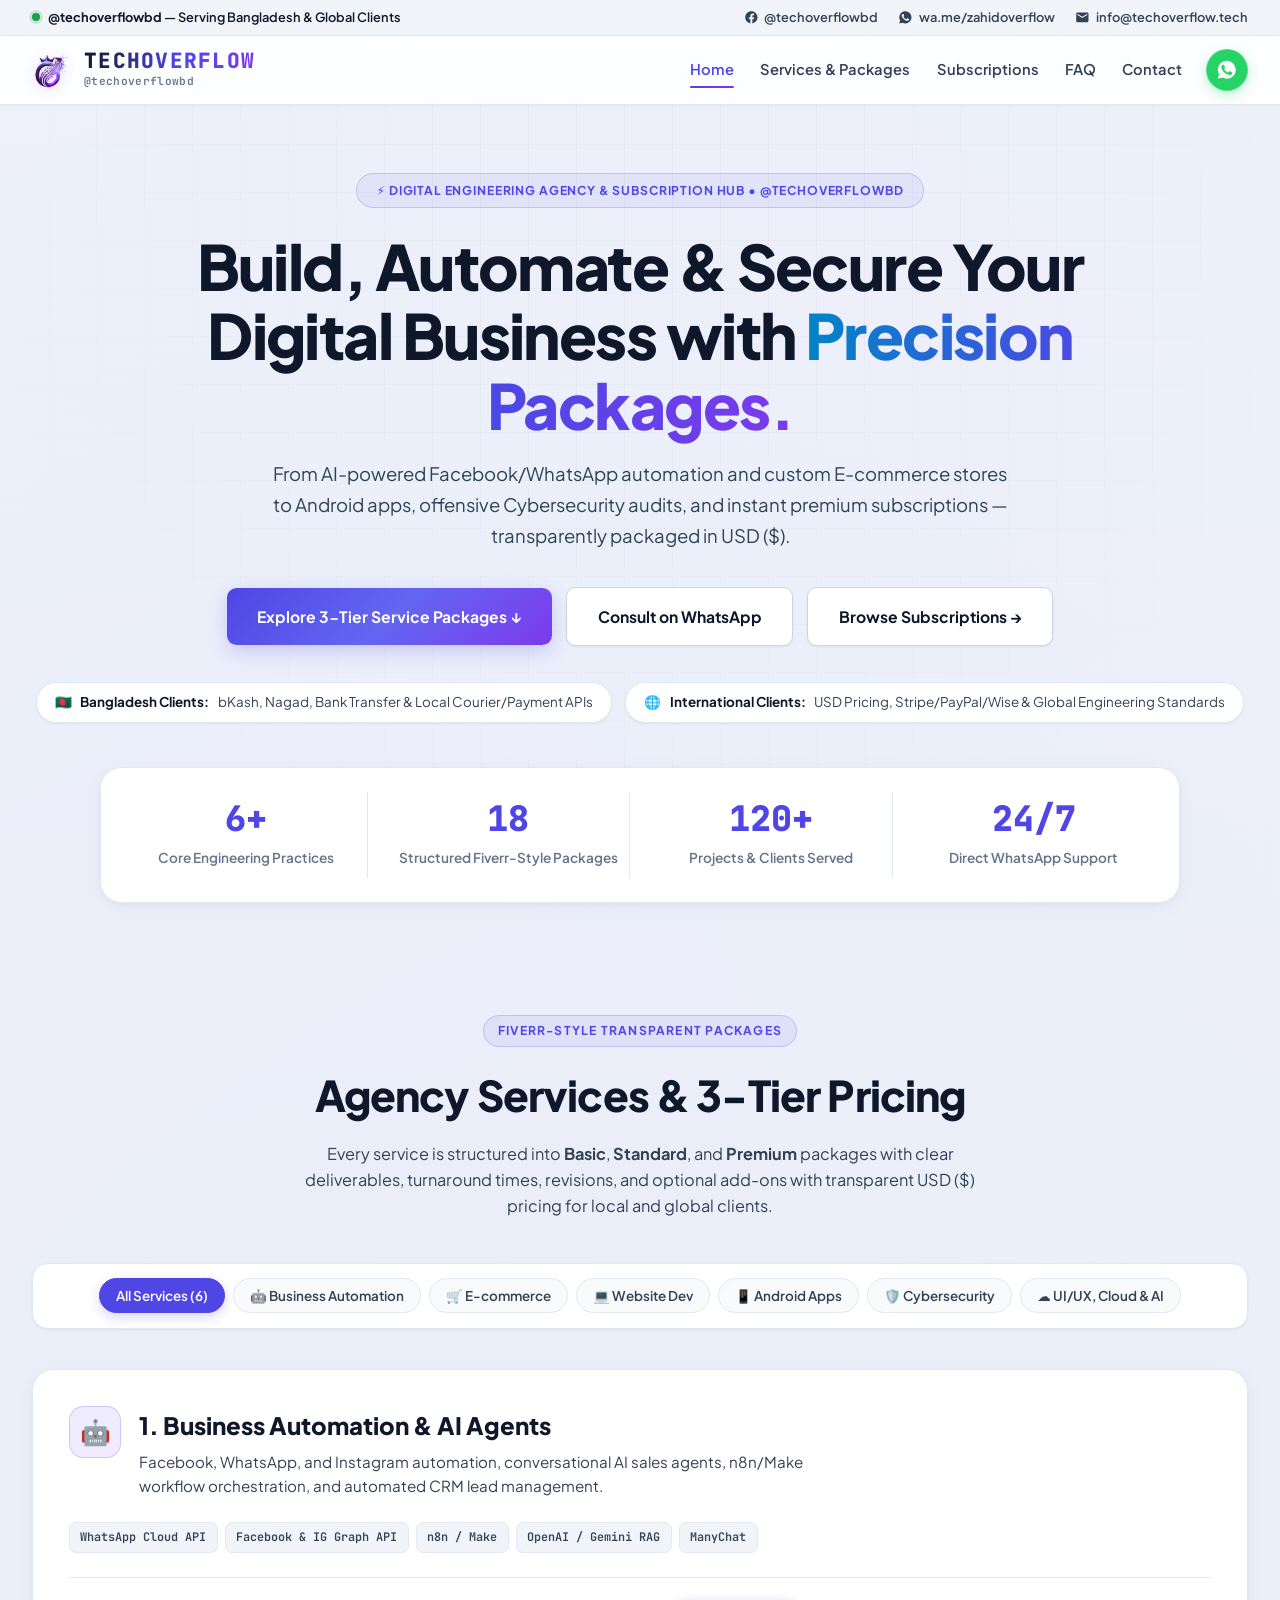
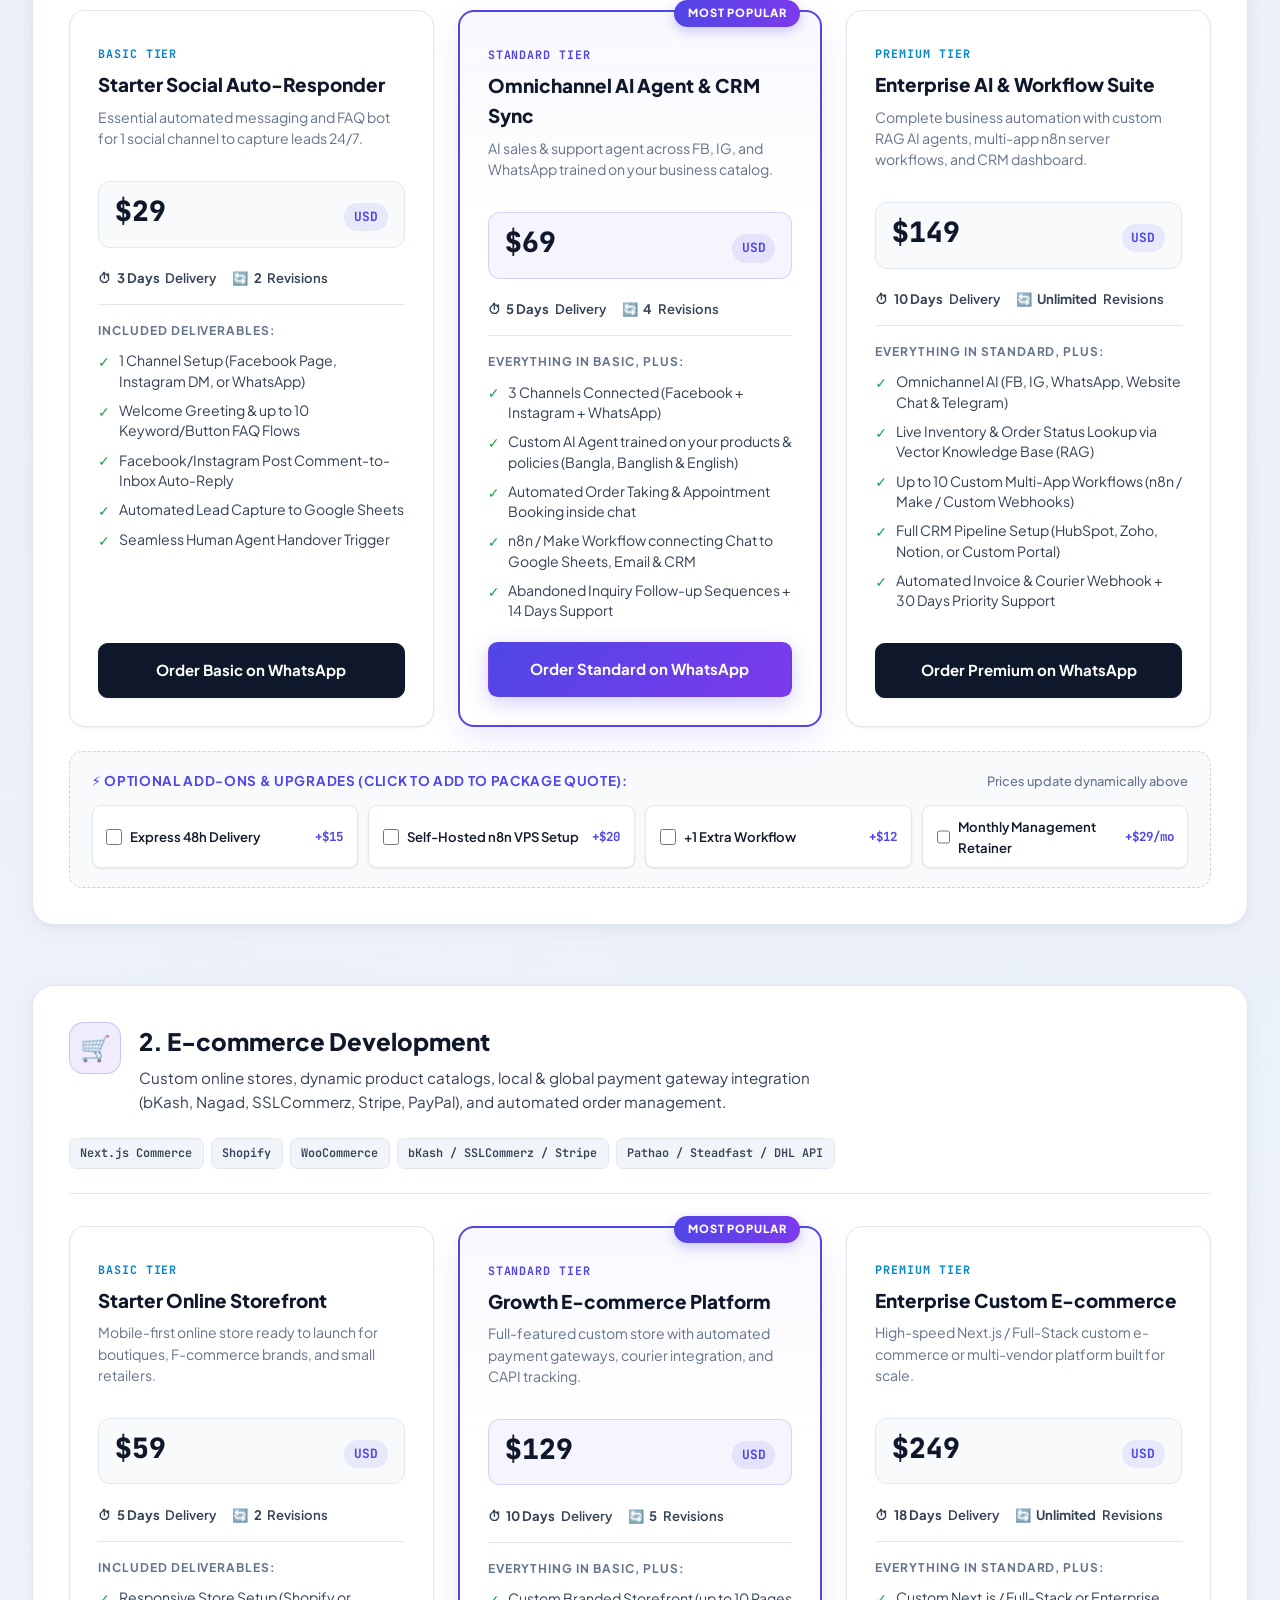
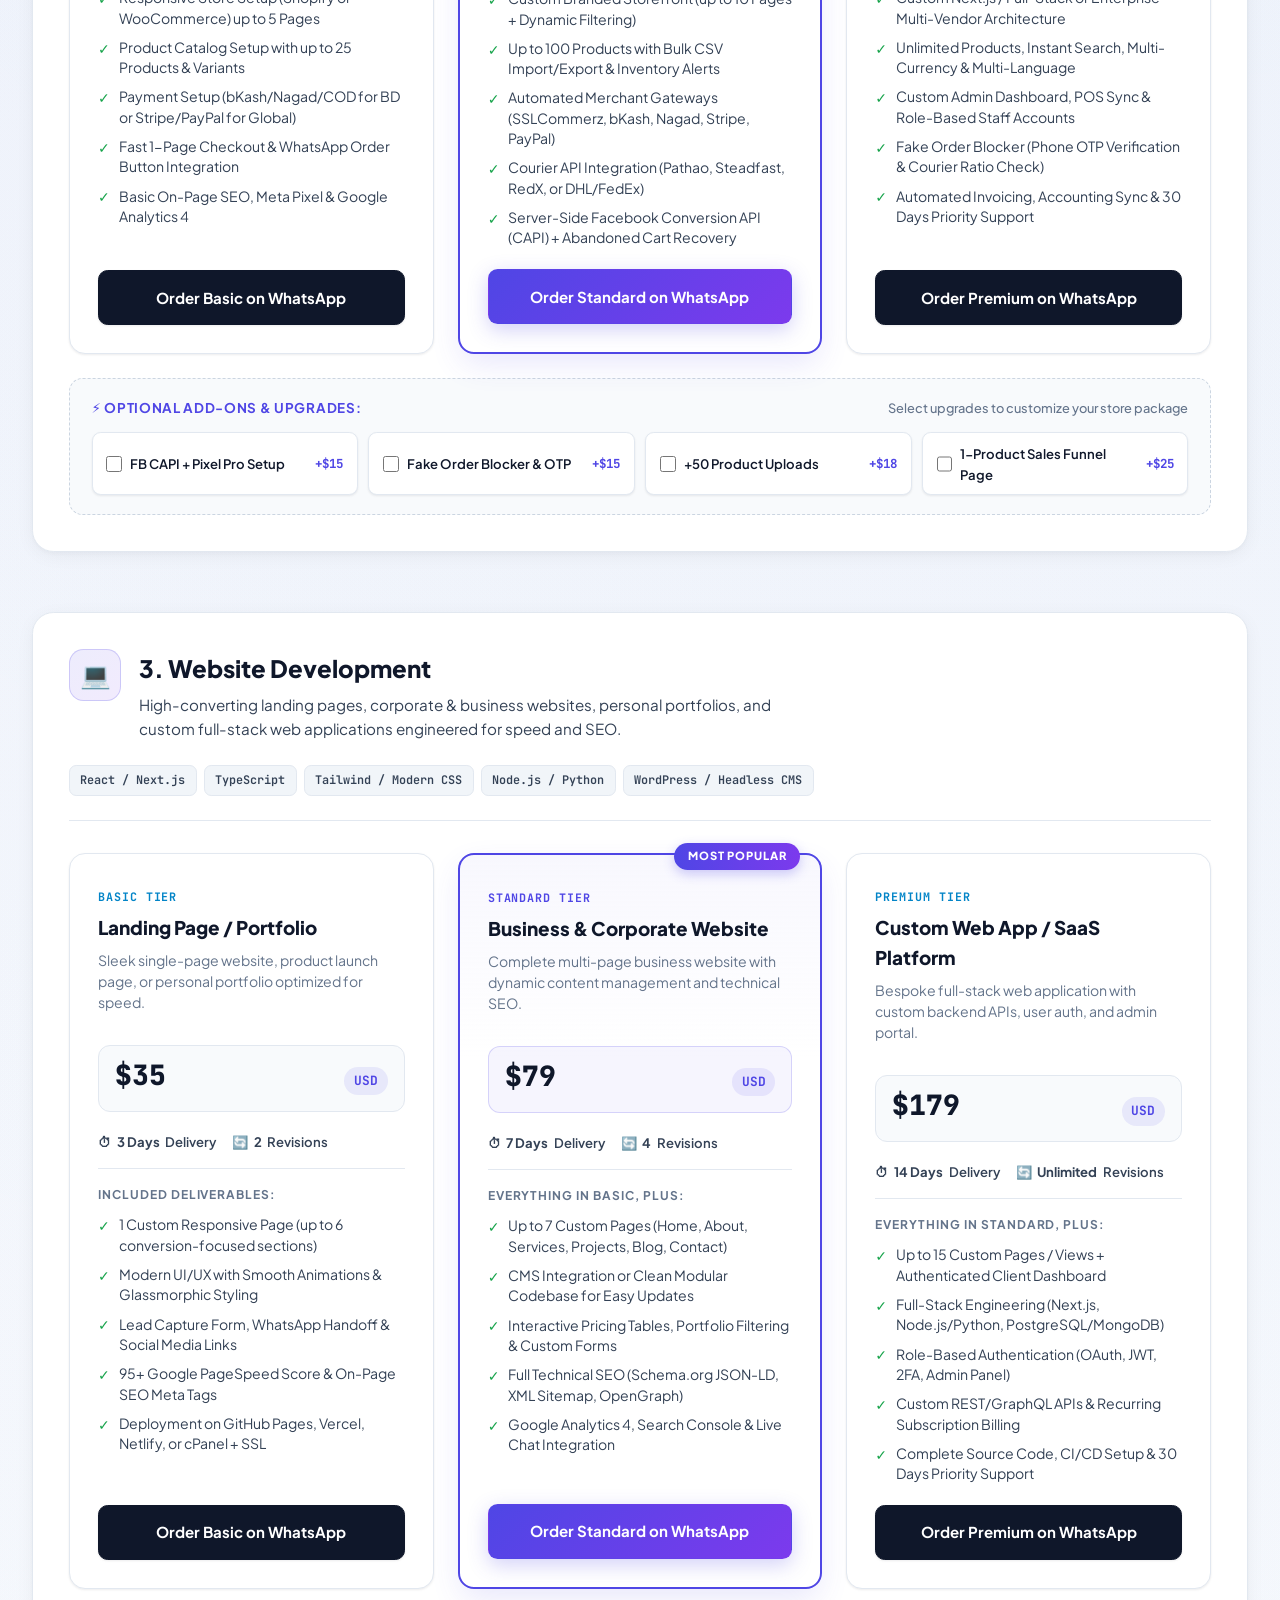
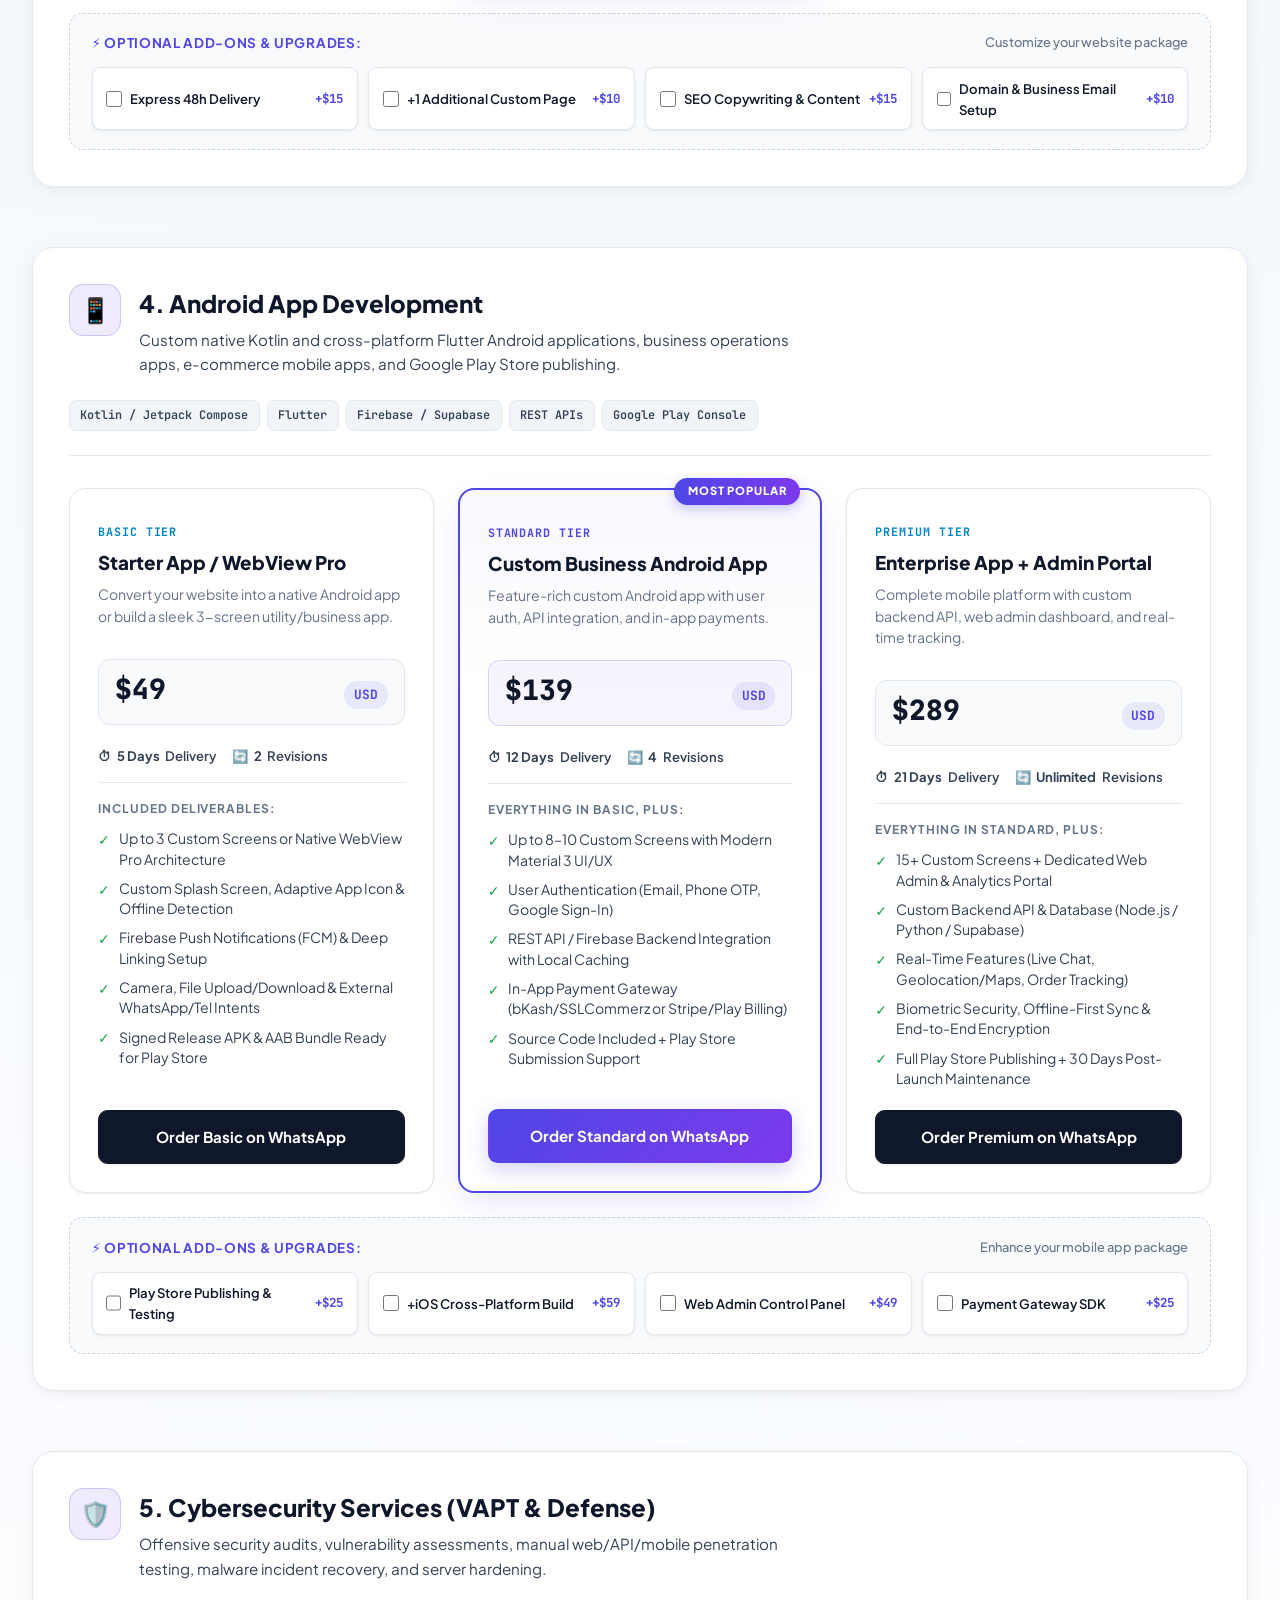
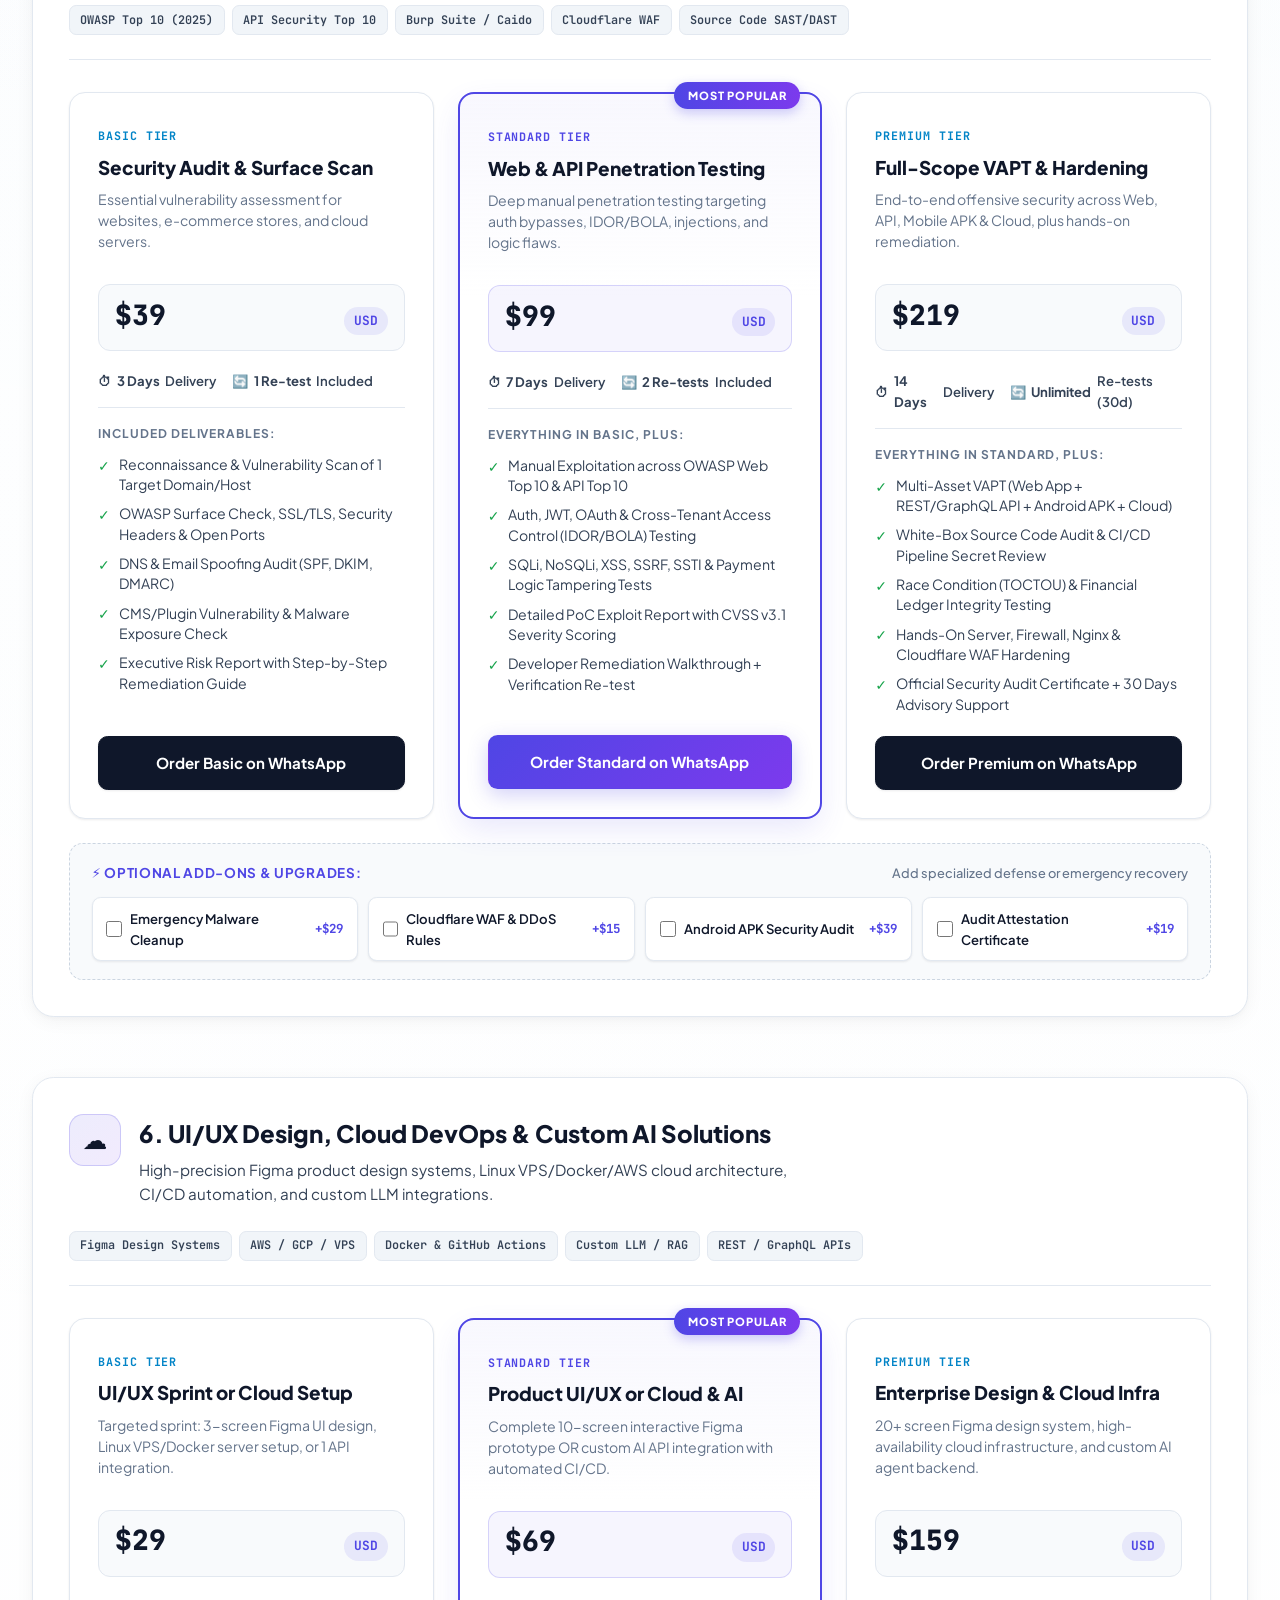
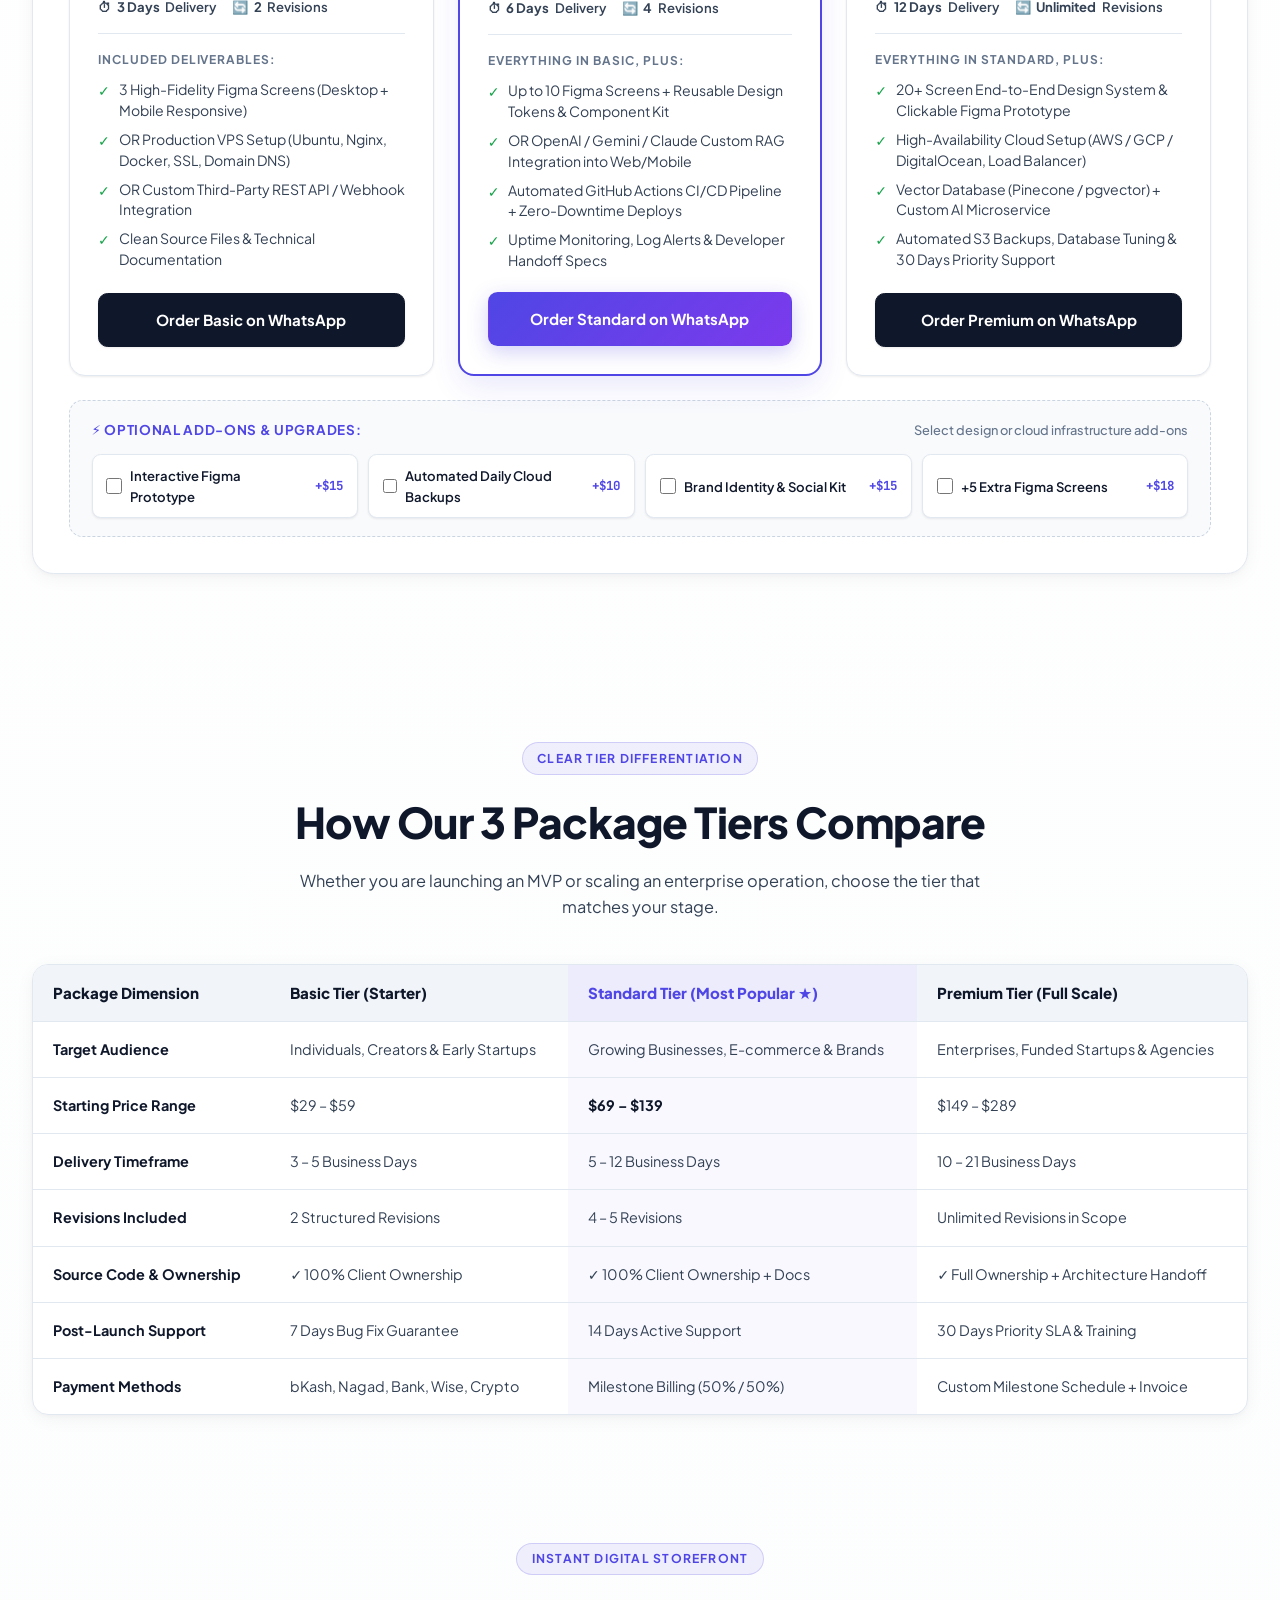
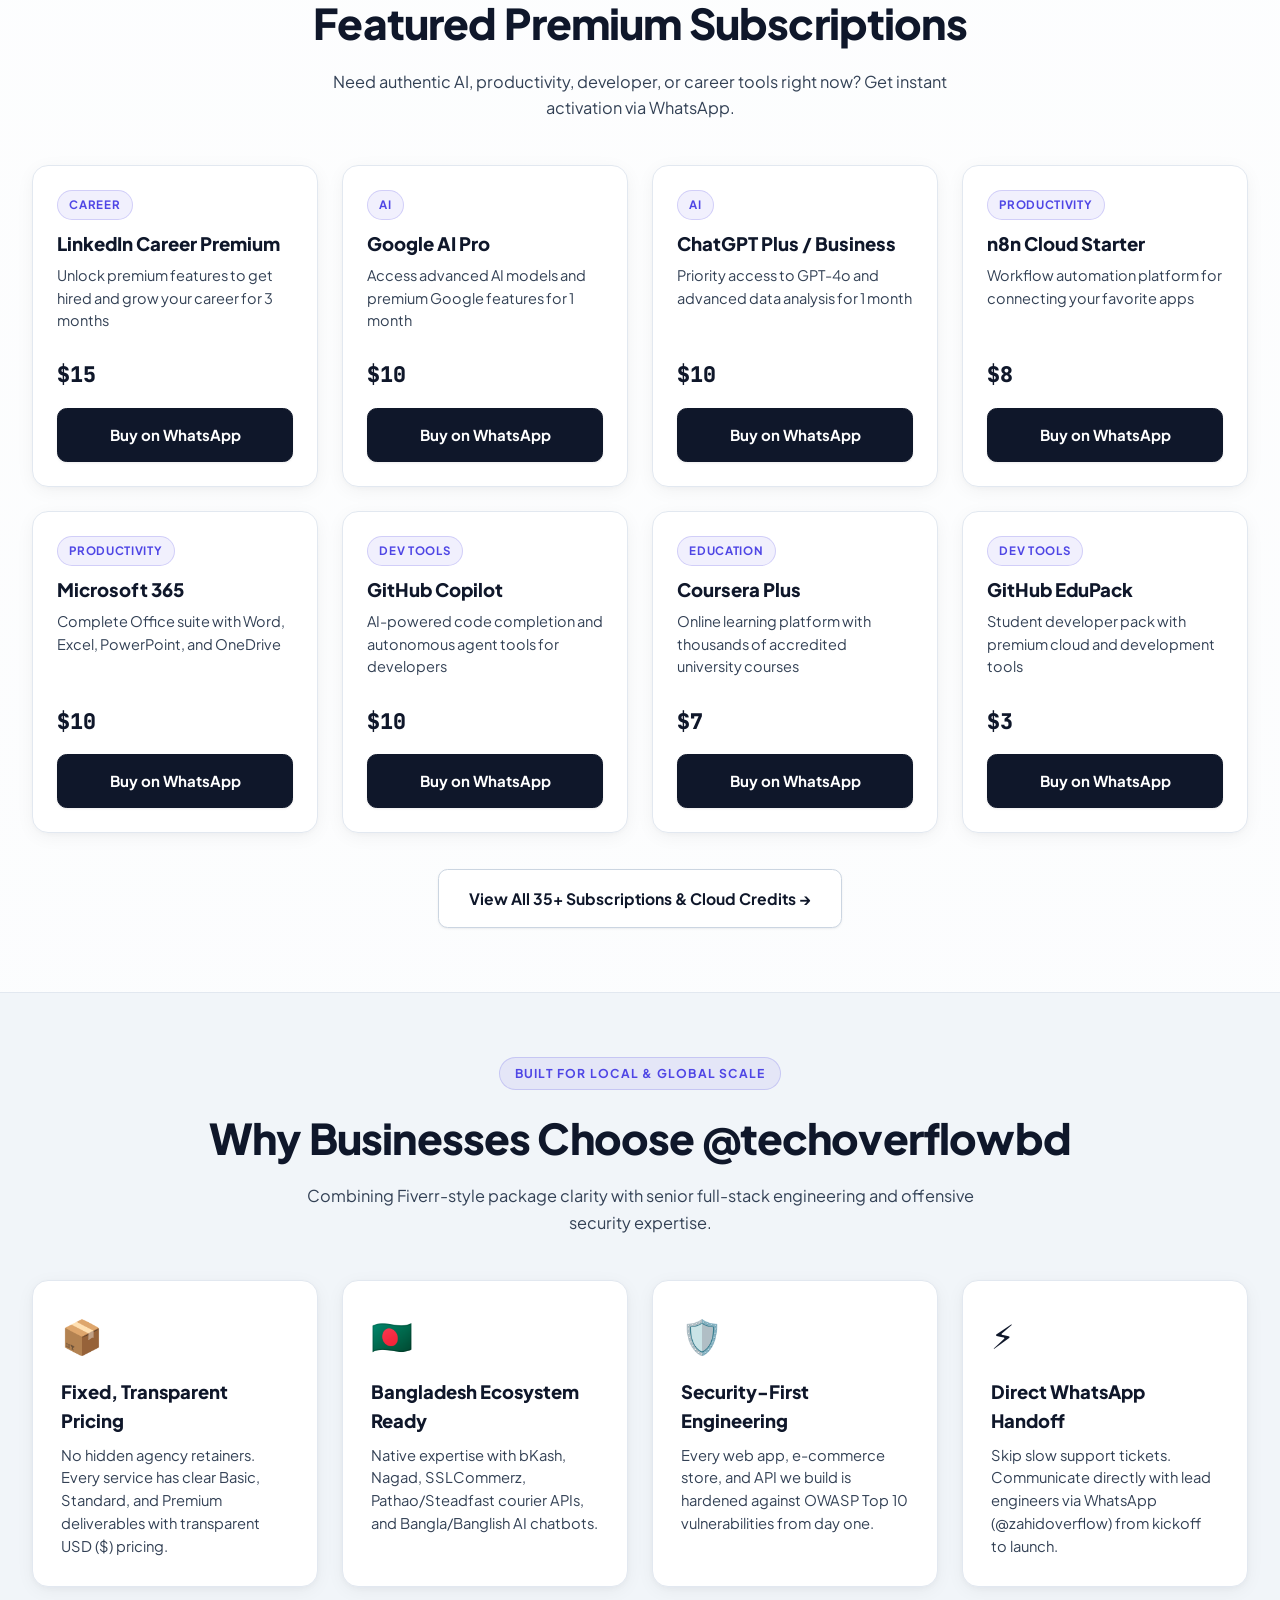
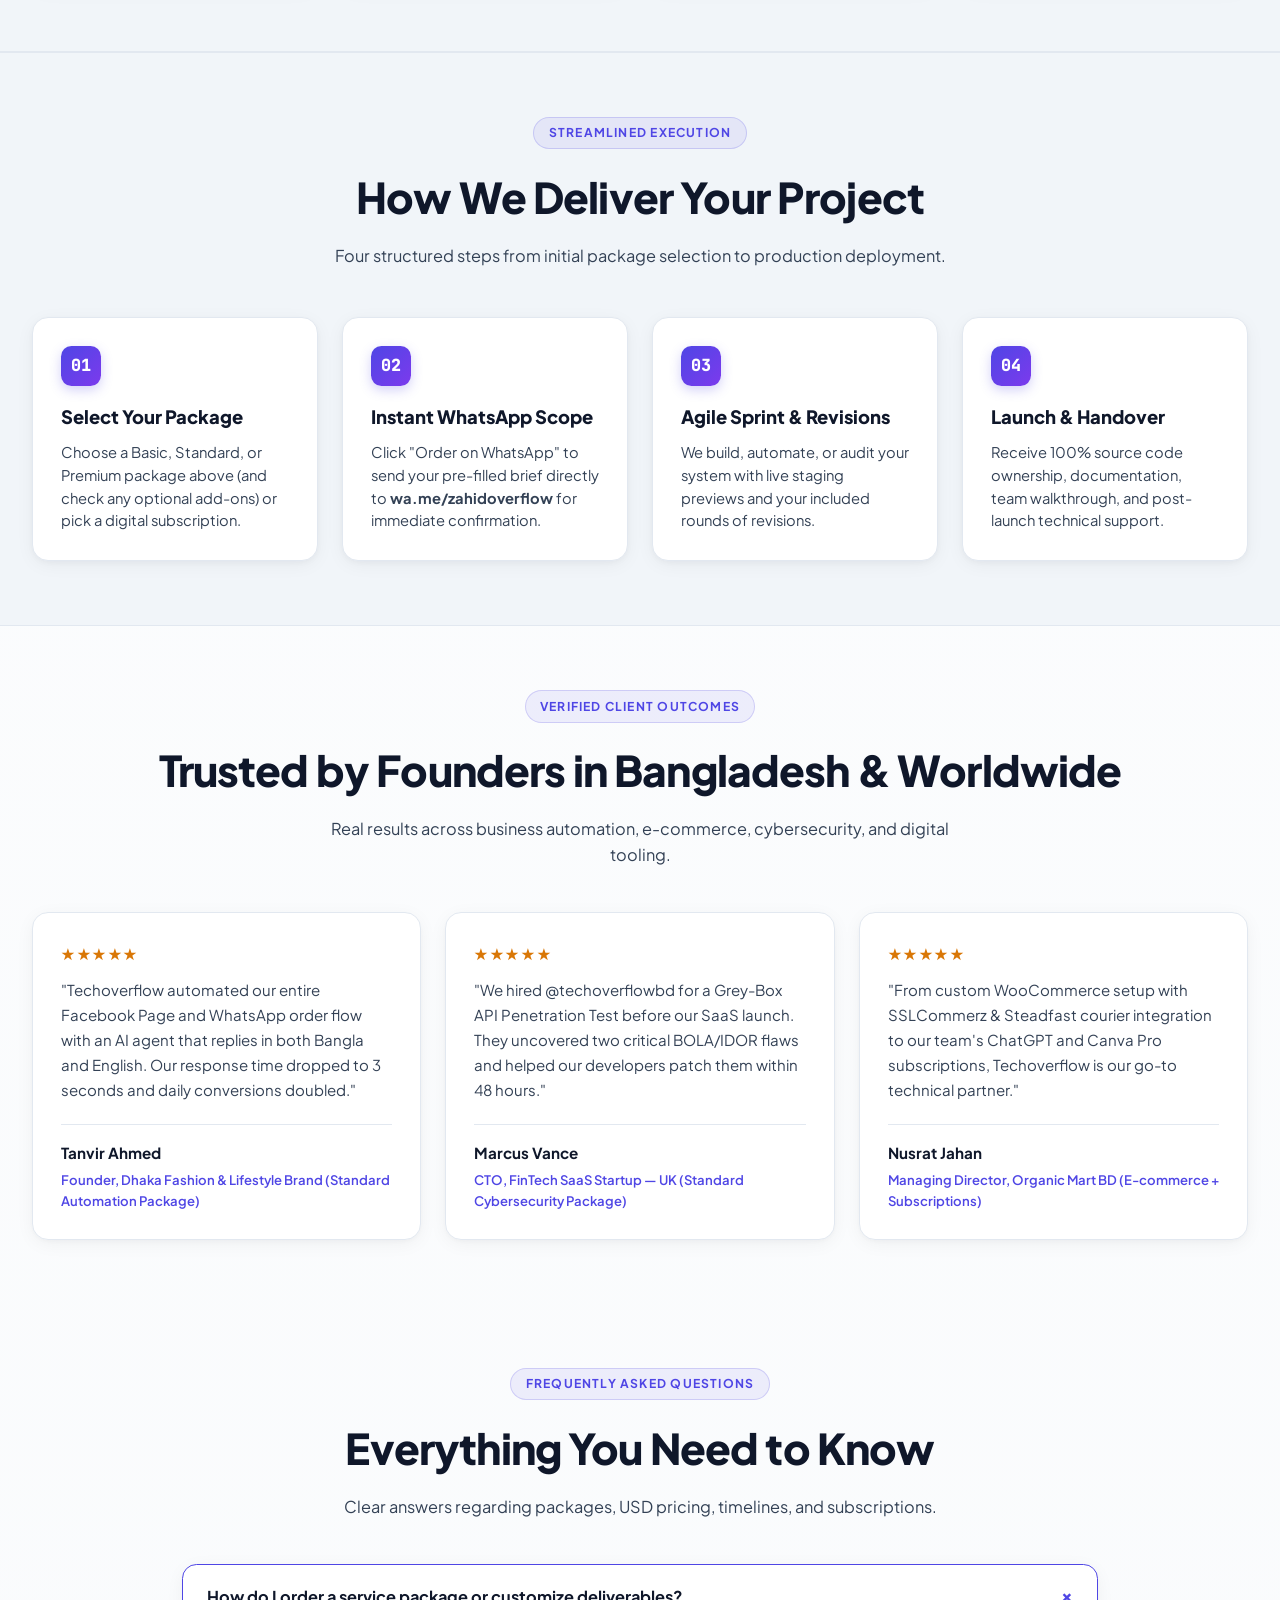
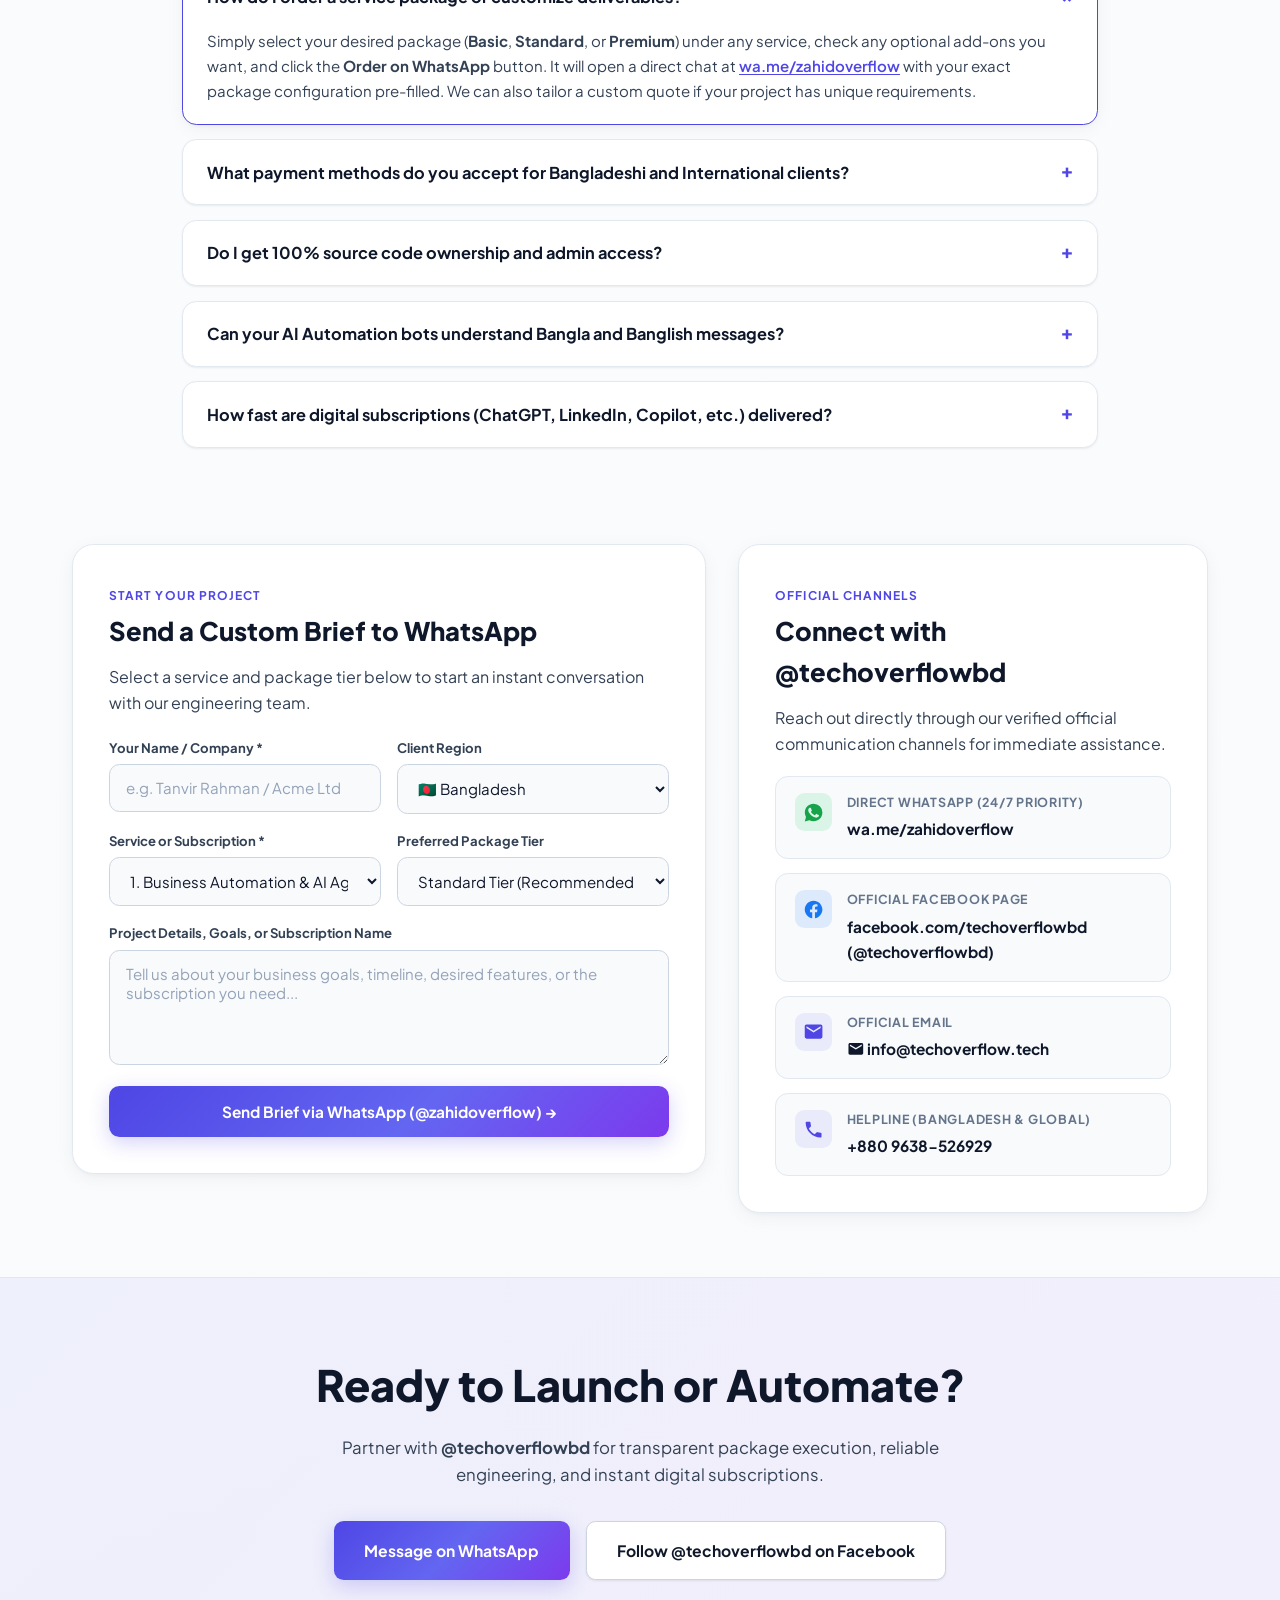
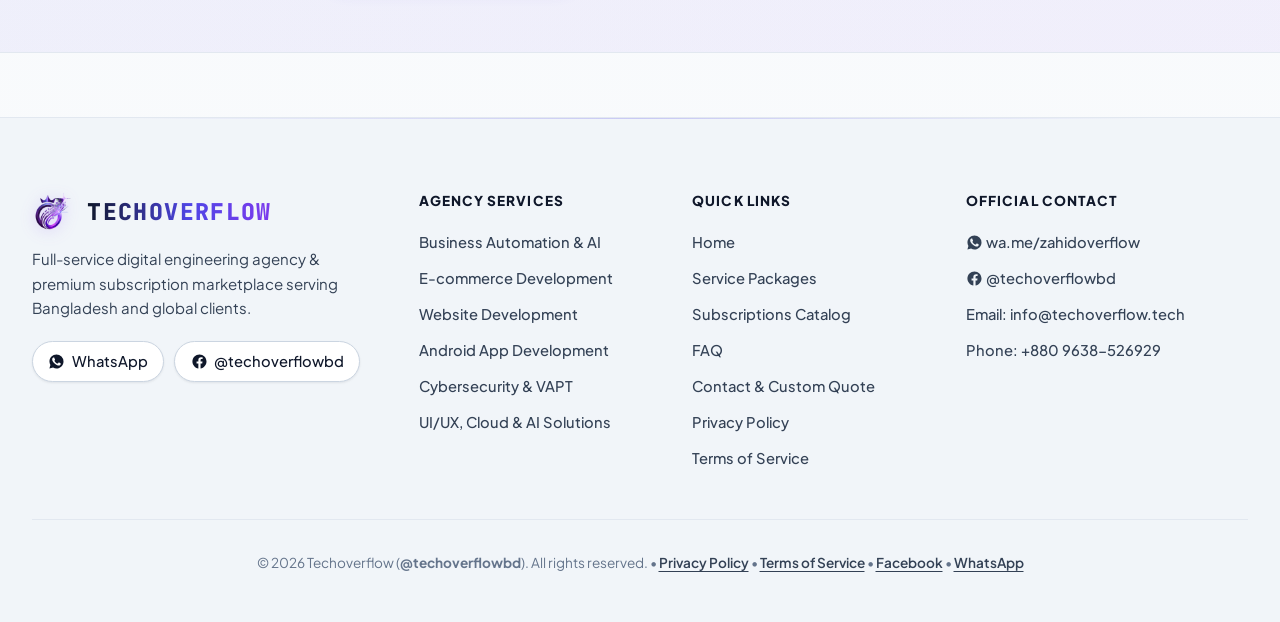
==== commit 950275b6: "refactor(pricing): reduce service packages and add-on pricing to competitive rates for local BD clie" ====
--- a/index.html
+++ b/index.html
@@ -31,7 +31,7 @@
       "logo": "https://techoverflow.tech/assets/images/logo.png",
       "email": "info@techoverflow.tech",
       "telephone": "+8809638526929",
-      "priceRange": "$49 - $649",
+      "priceRange": "$29 - $289",
       "sameAs": [
         "https://facebook.com/techoverflowbd",
         "https://wa.me/zahidoverflow"
@@ -176,14 +176,14 @@
 
                 <div class="package-tiers-grid">
                     <!-- BASIC -->
-                    <div class="package-card" data-tier="Basic" data-package-title="Starter Social Auto-Responder" data-usd="49" data-delivery="3 Days" data-tier-hidden="true">
+                    <div class="package-card" data-tier="Basic" data-package-title="Starter Social Auto-Responder" data-usd="29" data-delivery="3 Days" data-tier-hidden="true">
                         <div class="package-tier-Header">
                             <span class="tier-badge">Basic Tier</span>
                             <h4 class="package-name">Starter Social Auto-Responder</h4>
                             <p class="package-desc">Essential automated messaging and FAQ bot for 1 social channel to capture leads 24/7.</p>
                         </div>
                         <div class="package-pricing">
-                            <span class="price-primary">$49</span>
+                            <span class="price-primary">$29</span>
                             <span class="price-secondary">USD</span>
                         </div>
                         <div class="package-meta">
@@ -202,7 +202,7 @@
                     </div>
 
                     <!-- STANDARD -->
-                    <div class="package-card package-card--popular" data-tier="Standard" data-package-title="Omnichannel AI Agent & Lead Pipeline" data-usd="129" data-delivery="5 Days">
+                    <div class="package-card package-card--popular" data-tier="Standard" data-package-title="Omnichannel AI Agent & Lead Pipeline" data-usd="69" data-delivery="5 Days">
                         <span class="popular-ribbon">Most Popular</span>
                         <div class="package-tier-Header">
                             <span class="tier-badge">Standard Tier</span>
@@ -210,7 +210,7 @@
                             <p class="package-desc">AI sales &amp; support agent across FB, IG, and WhatsApp trained on your business catalog.</p>
                         </div>
                         <div class="package-pricing">
-                            <span class="price-primary">$129</span>
+                            <span class="price-primary">$69</span>
                             <span class="price-secondary">USD</span>
                         </div>
                         <div class="package-meta">
@@ -229,14 +229,14 @@
                     </div>
 
                     <!-- PREMIUM -->
-                    <div class="package-card" data-tier="Premium" data-package-title="Enterprise AI Ecosystem & Full Workflow" data-usd="299" data-delivery="10 Days" data-tier-hidden="true">
+                    <div class="package-card" data-tier="Premium" data-package-title="Enterprise AI Ecosystem & Full Workflow" data-usd="149" data-delivery="10 Days" data-tier-hidden="true">
                         <div class="package-tier-Header">
                             <span class="tier-badge">Premium Tier</span>
                             <h4 class="package-name">Enterprise AI &amp; Workflow Suite</h4>
                             <p class="package-desc">Complete business automation with custom RAG AI agents, multi-app n8n server workflows, and CRM dashboard.</p>
                         </div>
                         <div class="package-pricing">
-                            <span class="price-primary">$299</span>
+                            <span class="price-primary">$149</span>
                             <span class="price-secondary">USD</span>
                         </div>
                         <div class="package-meta">
@@ -264,31 +264,31 @@
                     <div class="addons-grid">
                         <label class="addon-label">
                             <span class="addon-info">
-                                <input type="checkbox" class="addon-checkbox" data-addon-name="Express 48h Delivery" data-usd="25">
+                                <input type="checkbox" class="addon-checkbox" data-addon-name="Express 48h Delivery" data-usd="15">
                                 <span>Express 48h Delivery</span>
                             </span>
-                            <span class="addon-price" data-usd="25">+$25</span>
-                        </label>
-                        <label class="addon-label">
-                            <span class="addon-info">
-                                <input type="checkbox" class="addon-checkbox" data-addon-name="Self-Hosted n8n Cloud Server Setup" data-usd="35">
+                            <span class="addon-price" data-usd="15">+$15</span>
+                        </label>
+                        <label class="addon-label">
+                            <span class="addon-info">
+                                <input type="checkbox" class="addon-checkbox" data-addon-name="Self-Hosted n8n Cloud Server Setup" data-usd="20">
                                 <span>Self-Hosted n8n VPS Setup</span>
                             </span>
-                            <span class="addon-price" data-usd="35">+$35</span>
-                        </label>
-                        <label class="addon-label">
-                            <span class="addon-info">
-                                <input type="checkbox" class="addon-checkbox" data-addon-name="Extra Custom Automation Workflow" data-usd="20">
+                            <span class="addon-price" data-usd="20">+$20</span>
+                        </label>
+                        <label class="addon-label">
+                            <span class="addon-info">
+                                <input type="checkbox" class="addon-checkbox" data-addon-name="Extra Custom Automation Workflow" data-usd="12">
                                 <span>+1 Extra Workflow</span>
                             </span>
-                            <span class="addon-price" data-usd="20">+$20</span>
-                        </label>
-                        <label class="addon-label">
-                            <span class="addon-info">
-                                <input type="checkbox" class="addon-checkbox" data-addon-name="Monthly AI & Workflow Retainer" data-usd="50">
+                            <span class="addon-price" data-usd="12">+$12</span>
+                        </label>
+                        <label class="addon-label">
+                            <span class="addon-info">
+                                <input type="checkbox" class="addon-checkbox" data-addon-name="Monthly AI & Workflow Retainer" data-usd="29">
                                 <span>Monthly Management Retainer</span>
                             </span>
-                            <span class="addon-price" data-usd="50" data-suffix="/mo">+$50/mo</span>
+                            <span class="addon-price" data-usd="29" data-suffix="/mo">+$29/mo</span>
                         </label>
                     </div>
                 </div>
@@ -323,14 +323,14 @@
 
                 <div class="package-tiers-grid">
                     <!-- BASIC -->
-                    <div class="package-card" data-tier="Basic" data-package-title="Starter Online Storefront" data-usd="129" data-delivery="5 Days" data-tier-hidden="true">
+                    <div class="package-card" data-tier="Basic" data-package-title="Starter Online Storefront" data-usd="59" data-delivery="5 Days" data-tier-hidden="true">
                         <div class="package-tier-Header">
                             <span class="tier-badge">Basic Tier</span>
                             <h4 class="package-name">Starter Online Storefront</h4>
                             <p class="package-desc">Mobile-first online store ready to launch for boutiques, F-commerce brands, and small retailers.</p>
                         </div>
                         <div class="package-pricing">
-                            <span class="price-primary">$129</span>
+                            <span class="price-primary">$59</span>
                             <span class="price-secondary">USD</span>
                         </div>
                         <div class="package-meta">
@@ -349,7 +349,7 @@
                     </div>
 
                     <!-- STANDARD -->
-                    <div class="package-card package-card--popular" data-tier="Standard" data-package-title="Growth E-commerce Platform" data-usd="279" data-delivery="10 Days">
+                    <div class="package-card package-card--popular" data-tier="Standard" data-package-title="Growth E-commerce Platform" data-usd="129" data-delivery="10 Days">
                         <span class="popular-ribbon">Most Popular</span>
                         <div class="package-tier-Header">
                             <span class="tier-badge">Standard Tier</span>
@@ -357,7 +357,7 @@
                             <p class="package-desc">Full-featured custom store with automated payment gateways, courier integration, and CAPI tracking.</p>
                         </div>
                         <div class="package-pricing">
-                            <span class="price-primary">$279</span>
+                            <span class="price-primary">$129</span>
                             <span class="price-secondary">USD</span>
                         </div>
                         <div class="package-meta">
@@ -376,14 +376,14 @@
                     </div>
 
                     <!-- PREMIUM -->
-                    <div class="package-card" data-tier="Premium" data-package-title="Enterprise Headless E-commerce Ecosystem" data-usd="599" data-delivery="18 Days" data-tier-hidden="true">
+                    <div class="package-card" data-tier="Premium" data-package-title="Enterprise Headless E-commerce Ecosystem" data-usd="249" data-delivery="18 Days" data-tier-hidden="true">
                         <div class="package-tier-Header">
                             <span class="tier-badge">Premium Tier</span>
                             <h4 class="package-name">Enterprise Custom E-commerce</h4>
                             <p class="package-desc">High-speed Next.js / Full-Stack custom e-commerce or multi-vendor platform built for scale.</p>
                         </div>
                         <div class="package-pricing">
-                            <span class="price-primary">$599</span>
+                            <span class="price-primary">$249</span>
                             <span class="price-secondary">USD</span>
                         </div>
                         <div class="package-meta">
@@ -411,31 +411,31 @@
                     <div class="addons-grid">
                         <label class="addon-label">
                             <span class="addon-info">
-                                <input type="checkbox" class="addon-checkbox" data-addon-name="Server-Side Facebook CAPI + GA4 Setup" data-usd="30">
+                                <input type="checkbox" class="addon-checkbox" data-addon-name="Server-Side Facebook CAPI + GA4 Setup" data-usd="15">
                                 <span>FB CAPI + Pixel Pro Setup</span>
                             </span>
-                            <span class="addon-price" data-usd="30">+$30</span>
-                        </label>
-                        <label class="addon-label">
-                            <span class="addon-info">
-                                <input type="checkbox" class="addon-checkbox" data-addon-name="Fake Order Blocker & OTP Verification" data-usd="25">
+                            <span class="addon-price" data-usd="15">+$15</span>
+                        </label>
+                        <label class="addon-label">
+                            <span class="addon-info">
+                                <input type="checkbox" class="addon-checkbox" data-addon-name="Fake Order Blocker & OTP Verification" data-usd="15">
                                 <span>Fake Order Blocker &amp; OTP</span>
                             </span>
+                            <span class="addon-price" data-usd="15">+$15</span>
+                        </label>
+                        <label class="addon-label">
+                            <span class="addon-info">
+                                <input type="checkbox" class="addon-checkbox" data-addon-name="50 Extra SEO Product Uploads" data-usd="18">
+                                <span>+50 Product Uploads</span>
+                            </span>
+                            <span class="addon-price" data-usd="18">+$18</span>
+                        </label>
+                        <label class="addon-label">
+                            <span class="addon-info">
+                                <input type="checkbox" class="addon-checkbox" data-addon-name="High-Converting Sales Funnel Page" data-usd="25">
+                                <span>1-Product Sales Funnel Page</span>
+                            </span>
                             <span class="addon-price" data-usd="25">+$25</span>
-                        </label>
-                        <label class="addon-label">
-                            <span class="addon-info">
-                                <input type="checkbox" class="addon-checkbox" data-addon-name="50 Extra SEO Product Uploads" data-usd="35">
-                                <span>+50 Product Uploads</span>
-                            </span>
-                            <span class="addon-price" data-usd="35">+$35</span>
-                        </label>
-                        <label class="addon-label">
-                            <span class="addon-info">
-                                <input type="checkbox" class="addon-checkbox" data-addon-name="High-Converting Sales Funnel Page" data-usd="40">
-                                <span>1-Product Sales Funnel Page</span>
-                            </span>
-                            <span class="addon-price" data-usd="40">+$40</span>
                         </label>
                     </div>
                 </div>
@@ -470,14 +470,14 @@
 
                 <div class="package-tiers-grid">
                     <!-- BASIC -->
-                    <div class="package-card" data-tier="Basic" data-package-title="High-Converting Landing Page / Portfolio" data-usd="69" data-delivery="3 Days" data-tier-hidden="true">
+                    <div class="package-card" data-tier="Basic" data-package-title="High-Converting Landing Page / Portfolio" data-usd="35" data-delivery="3 Days" data-tier-hidden="true">
                         <div class="package-tier-Header">
                             <span class="tier-badge">Basic Tier</span>
                             <h4 class="package-name">Landing Page / Portfolio</h4>
                             <p class="package-desc">Sleek single-page website, product launch page, or personal portfolio optimized for speed.</p>
                         </div>
                         <div class="package-pricing">
-                            <span class="price-primary">$69</span>
+                            <span class="price-primary">$35</span>
                             <span class="price-secondary">USD</span>
                         </div>
                         <div class="package-meta">
@@ -496,7 +496,7 @@
                     </div>
 
                     <!-- STANDARD -->
-                    <div class="package-card package-card--popular" data-tier="Standard" data-package-title="Professional Business & Corporate Website" data-usd="179" data-delivery="7 Days">
+                    <div class="package-card package-card--popular" data-tier="Standard" data-package-title="Professional Business & Corporate Website" data-usd="79" data-delivery="7 Days">
                         <span class="popular-ribbon">Most Popular</span>
                         <div class="package-tier-Header">
                             <span class="tier-badge">Standard Tier</span>
@@ -504,7 +504,7 @@
                             <p class="package-desc">Complete multi-page business website with dynamic content management and technical SEO.</p>
                         </div>
                         <div class="package-pricing">
-                            <span class="price-primary">$179</span>
+                            <span class="price-primary">$79</span>
                             <span class="price-secondary">USD</span>
                         </div>
                         <div class="package-meta">
@@ -523,14 +523,14 @@
                     </div>
 
                     <!-- PREMIUM -->
-                    <div class="package-card" data-tier="Premium" data-package-title="Custom Web Application & SaaS Platform" data-usd="399" data-delivery="14 Days" data-tier-hidden="true">
+                    <div class="package-card" data-tier="Premium" data-package-title="Custom Web Application & SaaS Platform" data-usd="179" data-delivery="14 Days" data-tier-hidden="true">
                         <div class="package-tier-Header">
                             <span class="tier-badge">Premium Tier</span>
                             <h4 class="package-name">Custom Web App / SaaS Platform</h4>
                             <p class="package-desc">Bespoke full-stack web application with custom backend APIs, user auth, and admin portal.</p>
                         </div>
                         <div class="package-pricing">
-                            <span class="price-primary">$399</span>
+                            <span class="price-primary">$179</span>
                             <span class="price-secondary">USD</span>
                         </div>
                         <div class="package-meta">
@@ -558,31 +558,31 @@
                     <div class="addons-grid">
                         <label class="addon-label">
                             <span class="addon-info">
-                                <input type="checkbox" class="addon-checkbox" data-addon-name="Express 48h Delivery" data-usd="25">
+                                <input type="checkbox" class="addon-checkbox" data-addon-name="Express 48h Delivery" data-usd="15">
                                 <span>Express 48h Delivery</span>
                             </span>
-                            <span class="addon-price" data-usd="25">+$25</span>
-                        </label>
-                        <label class="addon-label">
-                            <span class="addon-info">
-                                <input type="checkbox" class="addon-checkbox" data-addon-name="Additional Custom Page" data-usd="20">
+                            <span class="addon-price" data-usd="15">+$15</span>
+                        </label>
+                        <label class="addon-label">
+                            <span class="addon-info">
+                                <input type="checkbox" class="addon-checkbox" data-addon-name="Additional Custom Page" data-usd="10">
                                 <span>+1 Additional Custom Page</span>
                             </span>
-                            <span class="addon-price" data-usd="20">+$20</span>
-                        </label>
-                        <label class="addon-label">
-                            <span class="addon-info">
-                                <input type="checkbox" class="addon-checkbox" data-addon-name="Professional Copywriting & SEO Content" data-usd="30">
+                            <span class="addon-price" data-usd="10">+$10</span>
+                        </label>
+                        <label class="addon-label">
+                            <span class="addon-info">
+                                <input type="checkbox" class="addon-checkbox" data-addon-name="Professional Copywriting & SEO Content" data-usd="15">
                                 <span>SEO Copywriting &amp; Content</span>
                             </span>
-                            <span class="addon-price" data-usd="30">+$30</span>
-                        </label>
-                        <label class="addon-label">
-                            <span class="addon-info">
-                                <input type="checkbox" class="addon-checkbox" data-addon-name="Custom Domain & Business Email Setup" data-usd="15">
+                            <span class="addon-price" data-usd="15">+$15</span>
+                        </label>
+                        <label class="addon-label">
+                            <span class="addon-info">
+                                <input type="checkbox" class="addon-checkbox" data-addon-name="Custom Domain & Business Email Setup" data-usd="10">
                                 <span>Domain &amp; Business Email Setup</span>
                             </span>
-                            <span class="addon-price" data-usd="15">+$15</span>
+                            <span class="addon-price" data-usd="10">+$10</span>
                         </label>
                     </div>
                 </div>
@@ -617,14 +617,14 @@
 
                 <div class="package-tiers-grid">
                     <!-- BASIC -->
-                    <div class="package-card" data-tier="Basic" data-package-title="Starter Android App / WebView Pro" data-usd="99" data-delivery="5 Days" data-tier-hidden="true">
+                    <div class="package-card" data-tier="Basic" data-package-title="Starter Android App / WebView Pro" data-usd="49" data-delivery="5 Days" data-tier-hidden="true">
                         <div class="package-tier-Header">
                             <span class="tier-badge">Basic Tier</span>
                             <h4 class="package-name">Starter App / WebView Pro</h4>
                             <p class="package-desc">Convert your website into a native Android app or build a sleek 3-screen utility/business app.</p>
                         </div>
                         <div class="package-pricing">
-                            <span class="price-primary">$99</span>
+                            <span class="price-primary">$49</span>
                             <span class="price-secondary">USD</span>
                         </div>
                         <div class="package-meta">
@@ -643,7 +643,7 @@
                     </div>
 
                     <!-- STANDARD -->
-                    <div class="package-card package-card--popular" data-tier="Standard" data-package-title="Custom Business / E-commerce Android App" data-usd="299" data-delivery="12 Days">
+                    <div class="package-card package-card--popular" data-tier="Standard" data-package-title="Custom Business / E-commerce Android App" data-usd="139" data-delivery="12 Days">
                         <span class="popular-ribbon">Most Popular</span>
                         <div class="package-tier-Header">
                             <span class="tier-badge">Standard Tier</span>
@@ -651,7 +651,7 @@
                             <p class="package-desc">Feature-rich custom Android app with user auth, API integration, and in-app payments.</p>
                         </div>
                         <div class="package-pricing">
-                            <span class="price-primary">$299</span>
+                            <span class="price-primary">$139</span>
                             <span class="price-secondary">USD</span>
                         </div>
                         <div class="package-meta">
@@ -670,14 +670,14 @@
                     </div>
 
                     <!-- PREMIUM -->
-                    <div class="package-card" data-tier="Premium" data-package-title="Full-Scale Android Ecosystem + Admin Panel" data-usd="649" data-delivery="21 Days" data-tier-hidden="true">
+                    <div class="package-card" data-tier="Premium" data-package-title="Full-Scale Android Ecosystem + Admin Panel" data-usd="289" data-delivery="21 Days" data-tier-hidden="true">
                         <div class="package-tier-Header">
                             <span class="tier-badge">Premium Tier</span>
                             <h4 class="package-name">Enterprise App + Admin Portal</h4>
                             <p class="package-desc">Complete mobile platform with custom backend API, web admin dashboard, and real-time tracking.</p>
                         </div>
                         <div class="package-pricing">
-                            <span class="price-primary">$649</span>
+                            <span class="price-primary">$289</span>
                             <span class="price-secondary">USD</span>
                         </div>
                         <div class="package-meta">
@@ -705,31 +705,31 @@
                     <div class="addons-grid">
                         <label class="addon-label">
                             <span class="addon-info">
-                                <input type="checkbox" class="addon-checkbox" data-addon-name="Play Store Publishing & Closed Testing" data-usd="45">
+                                <input type="checkbox" class="addon-checkbox" data-addon-name="Play Store Publishing & Closed Testing" data-usd="25">
                                 <span>Play Store Publishing &amp; Testing</span>
                             </span>
-                            <span class="addon-price" data-usd="45">+$45</span>
-                        </label>
-                        <label class="addon-label">
-                            <span class="addon-info">
-                                <input type="checkbox" class="addon-checkbox" data-addon-name="iOS Cross-Platform Build (Flutter)" data-usd="120">
+                            <span class="addon-price" data-usd="25">+$25</span>
+                        </label>
+                        <label class="addon-label">
+                            <span class="addon-info">
+                                <input type="checkbox" class="addon-checkbox" data-addon-name="iOS Cross-Platform Build (Flutter)" data-usd="59">
                                 <span>+iOS Cross-Platform Build</span>
                             </span>
-                            <span class="addon-price" data-usd="120">+$120</span>
-                        </label>
-                        <label class="addon-label">
-                            <span class="addon-info">
-                                <input type="checkbox" class="addon-checkbox" data-addon-name="Custom Web Admin Dashboard" data-usd="100">
+                            <span class="addon-price" data-usd="59">+$59</span>
+                        </label>
+                        <label class="addon-label">
+                            <span class="addon-info">
+                                <input type="checkbox" class="addon-checkbox" data-addon-name="Custom Web Admin Dashboard" data-usd="49">
                                 <span>Web Admin Control Panel</span>
                             </span>
-                            <span class="addon-price" data-usd="100">+$100</span>
-                        </label>
-                        <label class="addon-label">
-                            <span class="addon-info">
-                                <input type="checkbox" class="addon-checkbox" data-addon-name="bKash / SSLCommerz / Stripe SDK" data-usd="50">
+                            <span class="addon-price" data-usd="49">+$49</span>
+                        </label>
+                        <label class="addon-label">
+                            <span class="addon-info">
+                                <input type="checkbox" class="addon-checkbox" data-addon-name="bKash / SSLCommerz / Stripe SDK" data-usd="25">
                                 <span>Payment Gateway SDK</span>
                             </span>
-                            <span class="addon-price" data-usd="50">+$50</span>
+                            <span class="addon-price" data-usd="25">+$25</span>
                         </label>
                     </div>
                 </div>
@@ -764,14 +764,14 @@
 
                 <div class="package-tiers-grid">
                     <!-- BASIC -->
-                    <div class="package-card" data-tier="Basic" data-package-title="Security Audit & Vulnerability Assessment" data-usd="79" data-delivery="3 Days" data-tier-hidden="true">
+                    <div class="package-card" data-tier="Basic" data-package-title="Security Audit & Vulnerability Assessment" data-usd="39" data-delivery="3 Days" data-tier-hidden="true">
                         <div class="package-tier-Header">
                             <span class="tier-badge">Basic Tier</span>
                             <h4 class="package-name">Security Audit &amp; Surface Scan</h4>
                             <p class="package-desc">Essential vulnerability assessment for websites, e-commerce stores, and cloud servers.</p>
                         </div>
                         <div class="package-pricing">
-                            <span class="price-primary">$79</span>
+                            <span class="price-primary">$39</span>
                             <span class="price-secondary">USD</span>
                         </div>
                         <div class="package-meta">
@@ -790,7 +790,7 @@
                     </div>
 
                     <!-- STANDARD -->
-                    <div class="package-card package-card--popular" data-tier="Standard" data-package-title="Grey-Box Web & API Penetration Testing" data-usd="229" data-delivery="7 Days">
+                    <div class="package-card package-card--popular" data-tier="Standard" data-package-title="Grey-Box Web & API Penetration Testing" data-usd="99" data-delivery="7 Days">
                         <span class="popular-ribbon">Most Popular</span>
                         <div class="package-tier-Header">
                             <span class="tier-badge">Standard Tier</span>
@@ -798,7 +798,7 @@
                             <p class="package-desc">Deep manual penetration testing targeting auth bypasses, IDOR/BOLA, injections, and logic flaws.</p>
                         </div>
                         <div class="package-pricing">
-                            <span class="price-primary">$229</span>
+                            <span class="price-primary">$99</span>
                             <span class="price-secondary">USD</span>
                         </div>
                         <div class="package-meta">
@@ -817,14 +817,14 @@
                     </div>
 
                     <!-- PREMIUM -->
-                    <div class="package-card" data-tier="Premium" data-package-title="Full-Scope Red Team VAPT & Hardening" data-usd="499" data-delivery="14 Days" data-tier-hidden="true">
+                    <div class="package-card" data-tier="Premium" data-package-title="Full-Scope Red Team VAPT & Hardening" data-usd="219" data-delivery="14 Days" data-tier-hidden="true">
                         <div class="package-tier-Header">
                             <span class="tier-badge">Premium Tier</span>
                             <h4 class="package-name">Full-Scope VAPT &amp; Hardening</h4>
                             <p class="package-desc">End-to-end offensive security across Web, API, Mobile APK &amp; Cloud, plus hands-on remediation.</p>
                         </div>
                         <div class="package-pricing">
-                            <span class="price-primary">$499</span>
+                            <span class="price-primary">$219</span>
                             <span class="price-secondary">USD</span>
                         </div>
                         <div class="package-meta">
@@ -852,31 +852,31 @@
                     <div class="addons-grid">
                         <label class="addon-label">
                             <span class="addon-info">
-                                <input type="checkbox" class="addon-checkbox" data-addon-name="Emergency Hacked Site & Malware Recovery" data-usd="50">
+                                <input type="checkbox" class="addon-checkbox" data-addon-name="Emergency Hacked Site & Malware Recovery" data-usd="29">
                                 <span>Emergency Malware Cleanup</span>
                             </span>
-                            <span class="addon-price" data-usd="50">+$50</span>
-                        </label>
-                        <label class="addon-label">
-                            <span class="addon-info">
-                                <input type="checkbox" class="addon-checkbox" data-addon-name="Cloudflare WAF & DDoS Protection Setup" data-usd="30">
+                            <span class="addon-price" data-usd="29">+$29</span>
+                        </label>
+                        <label class="addon-label">
+                            <span class="addon-info">
+                                <input type="checkbox" class="addon-checkbox" data-addon-name="Cloudflare WAF & DDoS Protection Setup" data-usd="15">
                                 <span>Cloudflare WAF &amp; DDoS Rules</span>
                             </span>
-                            <span class="addon-price" data-usd="30">+$30</span>
-                        </label>
-                        <label class="addon-label">
-                            <span class="addon-info">
-                                <input type="checkbox" class="addon-checkbox" data-addon-name="Android APK Reverse Engineering Audit" data-usd="80">
+                            <span class="addon-price" data-usd="15">+$15</span>
+                        </label>
+                        <label class="addon-label">
+                            <span class="addon-info">
+                                <input type="checkbox" class="addon-checkbox" data-addon-name="Android APK Reverse Engineering Audit" data-usd="39">
                                 <span>Android APK Security Audit</span>
                             </span>
-                            <span class="addon-price" data-usd="80">+$80</span>
-                        </label>
-                        <label class="addon-label">
-                            <span class="addon-info">
-                                <input type="checkbox" class="addon-checkbox" data-addon-name="Formal Security Attestation Certificate" data-usd="35">
+                            <span class="addon-price" data-usd="39">+$39</span>
+                        </label>
+                        <label class="addon-label">
+                            <span class="addon-info">
+                                <input type="checkbox" class="addon-checkbox" data-addon-name="Formal Security Attestation Certificate" data-usd="19">
                                 <span>Audit Attestation Certificate</span>
                             </span>
-                            <span class="addon-price" data-usd="35">+$35</span>
+                            <span class="addon-price" data-usd="19">+$19</span>
                         </label>
                     </div>
                 </div>
@@ -911,14 +911,14 @@
 
                 <div class="package-tiers-grid">
                     <!-- BASIC -->
-                    <div class="package-card" data-tier="Basic" data-package-title="UI/UX Sprint, Cloud Setup, or API Fix" data-usd="59" data-delivery="3 Days" data-tier-hidden="true">
+                    <div class="package-card" data-tier="Basic" data-package-title="UI/UX Sprint, Cloud Setup, or API Fix" data-usd="29" data-delivery="3 Days" data-tier-hidden="true">
                         <div class="package-tier-Header">
                             <span class="tier-badge">Basic Tier</span>
                             <h4 class="package-name">UI/UX Sprint or Cloud Setup</h4>
                             <p class="package-desc">Targeted sprint: 3-screen Figma UI design, Linux VPS/Docker server setup, or 1 API integration.</p>
                         </div>
                         <div class="package-pricing">
-                            <span class="price-primary">$59</span>
+                            <span class="price-primary">$29</span>
                             <span class="price-secondary">USD</span>
                         </div>
                         <div class="package-meta">
@@ -936,7 +936,7 @@
                     </div>
 
                     <!-- STANDARD -->
-                    <div class="package-card package-card--popular" data-tier="Standard" data-package-title="Product UI/UX System or Cloud CI/CD" data-usd="159" data-delivery="6 Days">
+                    <div class="package-card package-card--popular" data-tier="Standard" data-package-title="Product UI/UX System or Cloud CI/CD" data-usd="69" data-delivery="6 Days">
                         <span class="popular-ribbon">Most Popular</span>
                         <div class="package-tier-Header">
                             <span class="tier-badge">Standard Tier</span>
@@ -944,7 +944,7 @@
                             <p class="package-desc">Complete 10-screen interactive Figma prototype OR custom AI API integration with automated CI/CD.</p>
                         </div>
                         <div class="package-pricing">
-                            <span class="price-primary">$159</span>
+                            <span class="price-primary">$69</span>
                             <span class="price-secondary">USD</span>
                         </div>
                         <div class="package-meta">
@@ -962,14 +962,14 @@
                     </div>
 
                     <!-- PREMIUM -->
-                    <div class="package-card" data-tier="Premium" data-package-title="Full Design System, Cloud Cluster & AI Backend" data-usd="349" data-delivery="12 Days" data-tier-hidden="true">
+                    <div class="package-card" data-tier="Premium" data-package-title="Full Design System, Cloud Cluster & AI Backend" data-usd="159" data-delivery="12 Days" data-tier-hidden="true">
                         <div class="package-tier-Header">
                             <span class="tier-badge">Premium Tier</span>
                             <h4 class="package-name">Enterprise Design &amp; Cloud Infra</h4>
                             <p class="package-desc">20+ screen Figma design system, high-availability cloud infrastructure, and custom AI agent backend.</p>
                         </div>
                         <div class="package-pricing">
-                            <span class="price-primary">$349</span>
+                            <span class="price-primary">$159</span>
                             <span class="price-secondary">USD</span>
                         </div>
                         <div class="package-meta">
@@ -996,31 +996,31 @@
                     <div class="addons-grid">
                         <label class="addon-label">
                             <span class="addon-info">
-                                <input type="checkbox" class="addon-checkbox" data-addon-name="Interactive Clickable Figma Prototype" data-usd="25">
+                                <input type="checkbox" class="addon-checkbox" data-addon-name="Interactive Clickable Figma Prototype" data-usd="15">
                                 <span>Interactive Figma Prototype</span>
                             </span>
-                            <span class="addon-price" data-usd="25">+$25</span>
-                        </label>
-                        <label class="addon-label">
-                            <span class="addon-info">
-                                <input type="checkbox" class="addon-checkbox" data-addon-name="Automated Daily Cloud Backups" data-usd="20">
+                            <span class="addon-price" data-usd="15">+$15</span>
+                        </label>
+                        <label class="addon-label">
+                            <span class="addon-info">
+                                <input type="checkbox" class="addon-checkbox" data-addon-name="Automated Daily Cloud Backups" data-usd="10">
                                 <span>Automated Daily Cloud Backups</span>
                             </span>
-                            <span class="addon-price" data-usd="20">+$20</span>
-                        </label>
-                        <label class="addon-label">
-                            <span class="addon-info">
-                                <input type="checkbox" class="addon-checkbox" data-addon-name="Brand Logo & Social Media Kit" data-usd="30">
+                            <span class="addon-price" data-usd="10">+$10</span>
+                        </label>
+                        <label class="addon-label">
+                            <span class="addon-info">
+                                <input type="checkbox" class="addon-checkbox" data-addon-name="Brand Logo & Social Media Kit" data-usd="15">
                                 <span>Brand Identity &amp; Social Kit</span>
                             </span>
-                            <span class="addon-price" data-usd="30">+$30</span>
-                        </label>
-                        <label class="addon-label">
-                            <span class="addon-info">
-                                <input type="checkbox" class="addon-checkbox" data-addon-name="5 Additional Figma Screens" data-usd="35">
+                            <span class="addon-price" data-usd="15">+$15</span>
+                        </label>
+                        <label class="addon-label">
+                            <span class="addon-info">
+                                <input type="checkbox" class="addon-checkbox" data-addon-name="5 Additional Figma Screens" data-usd="18">
                                 <span>+5 Extra Figma Screens</span>
                             </span>
-                            <span class="addon-price" data-usd="35">+$35</span>
+                            <span class="addon-price" data-usd="18">+$18</span>
                         </label>
                     </div>
                 </div>
@@ -1053,9 +1053,9 @@
                         </tr>
                         <tr>
                             <td><strong>Starting Price Range</strong></td>
-                            <td>&#36;49 &ndash; &#36;129</td>
-                            <td class="highlight-col"><strong>&#36;129 &ndash; &#36;299</strong></td>
-                            <td>&#36;299 &ndash; &#36;649</td>
+                            <td>&#36;29 &ndash; &#36;59</td>
+                            <td class="highlight-col"><strong>&#36;69 &ndash; &#36;139</strong></td>
+                            <td>&#36;149 &ndash; &#36;289</td>
                         </tr>
                         <tr>
                             <td><strong>Delivery Timeframe</strong></td>
